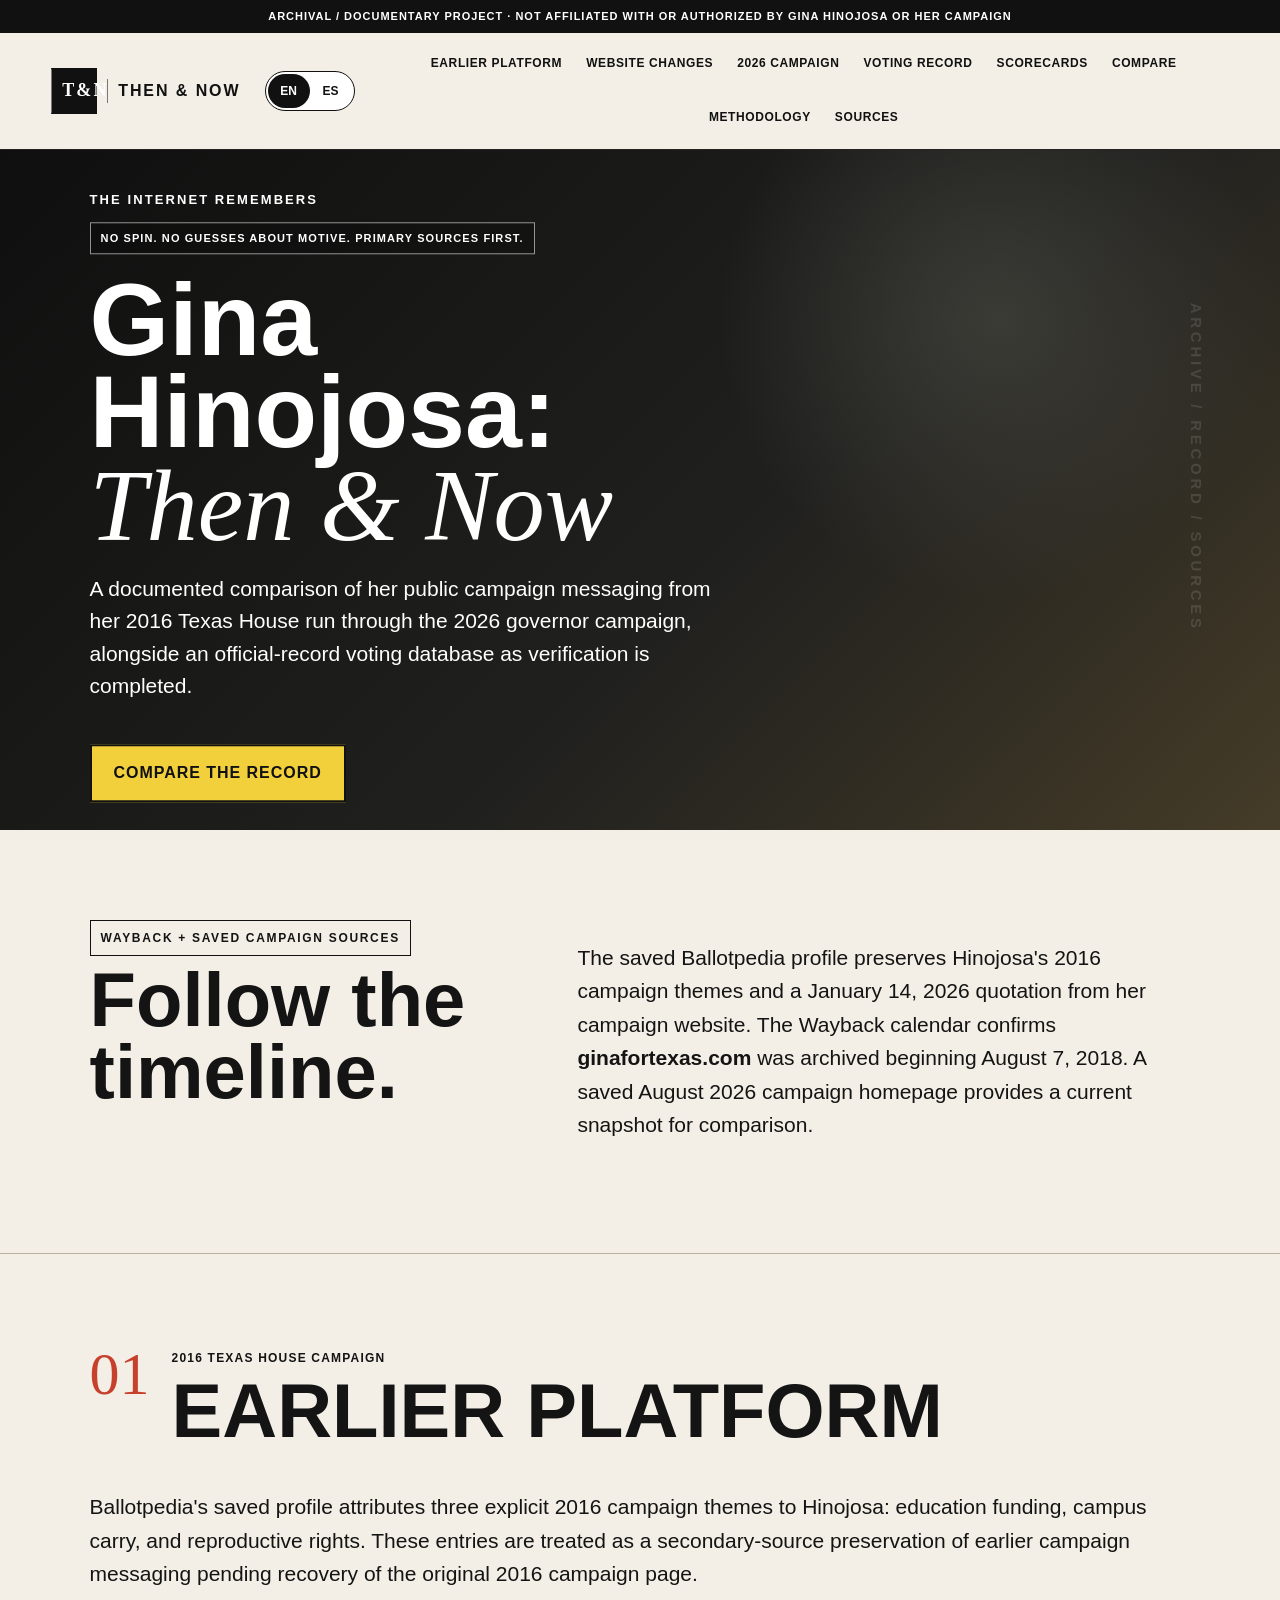
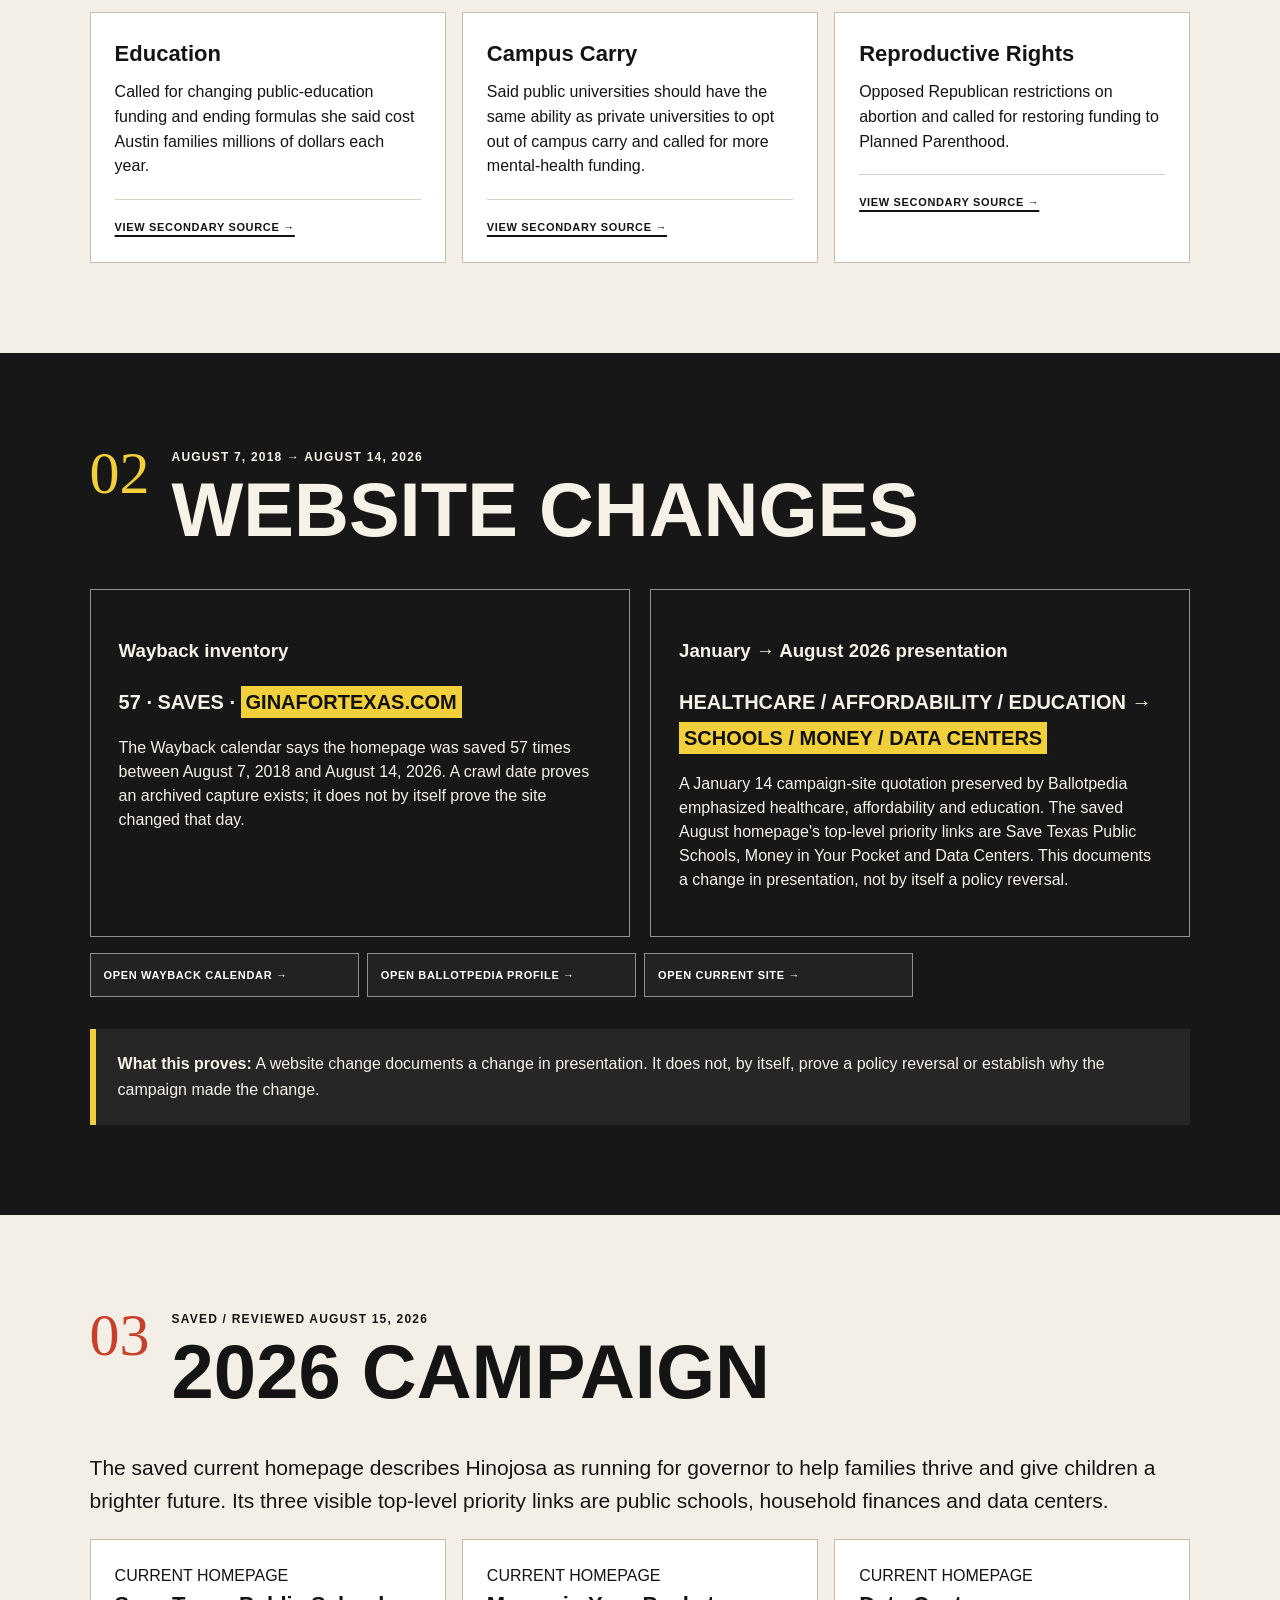
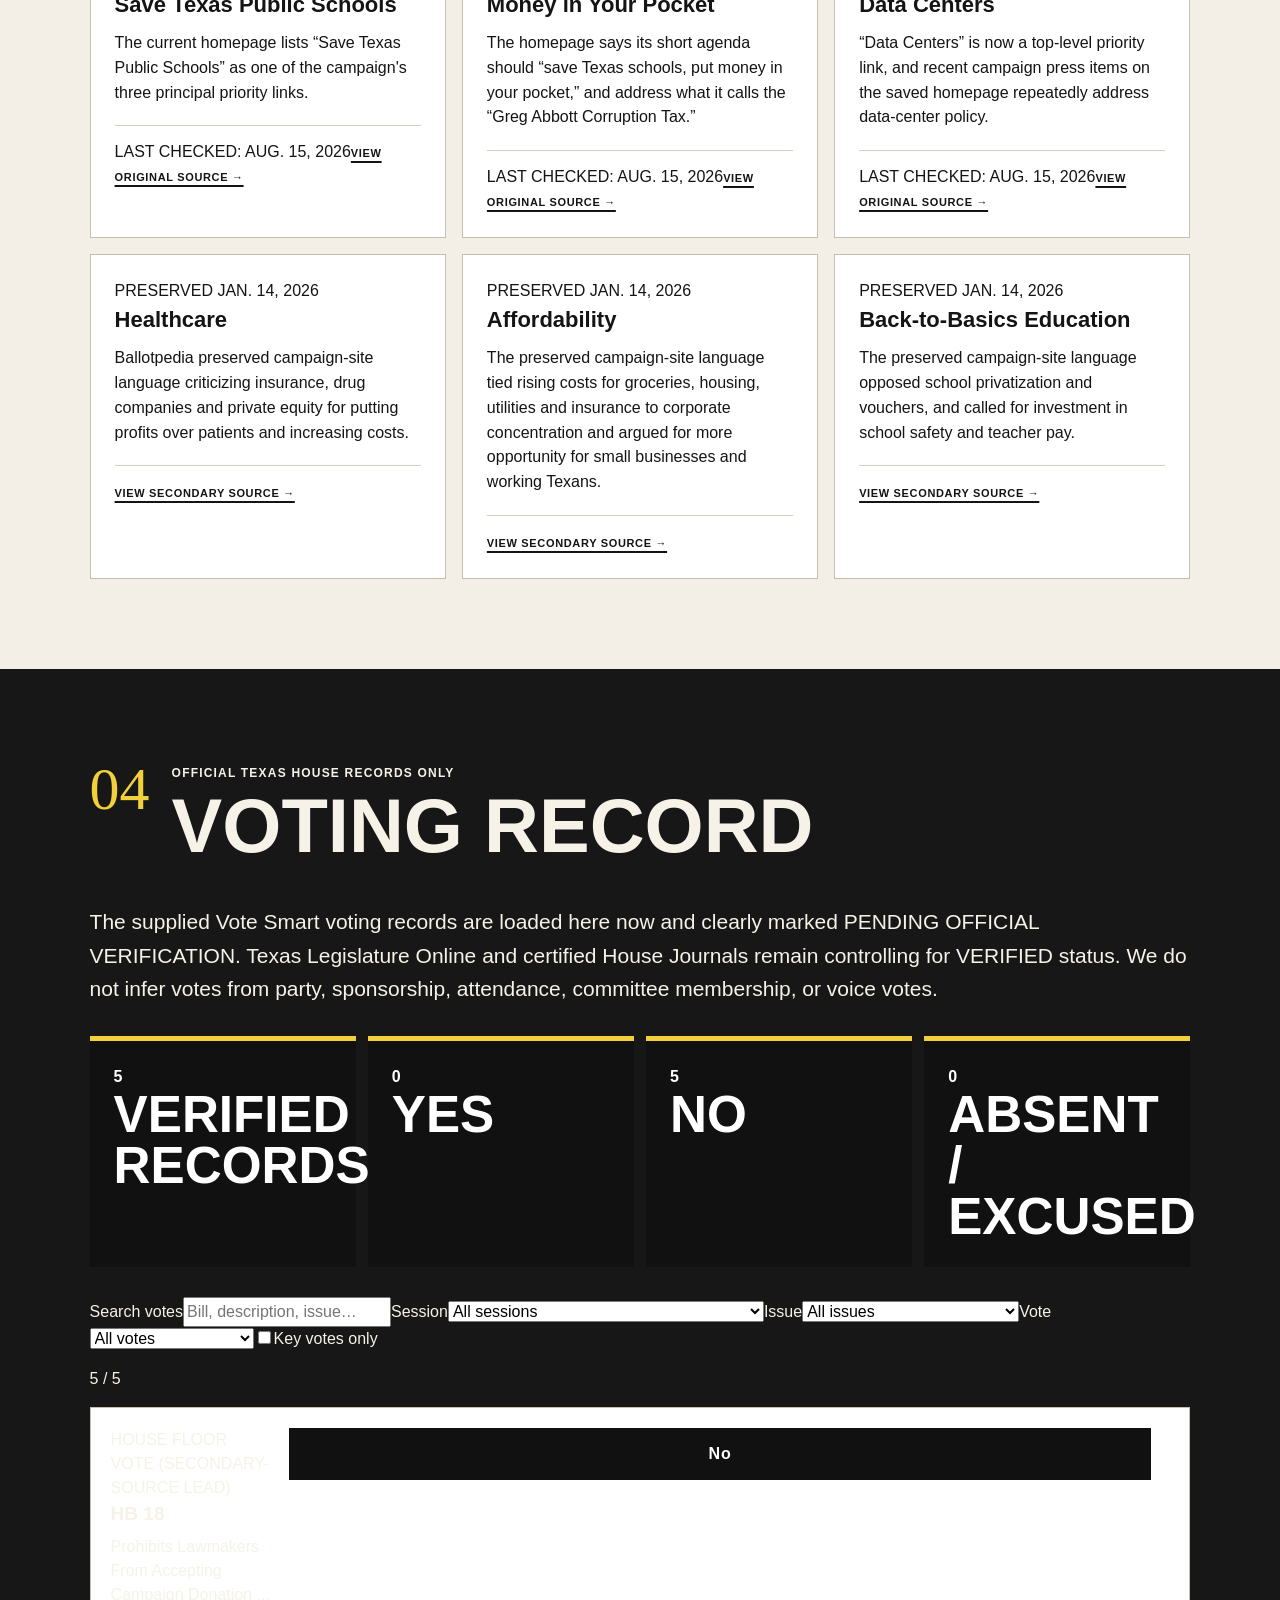
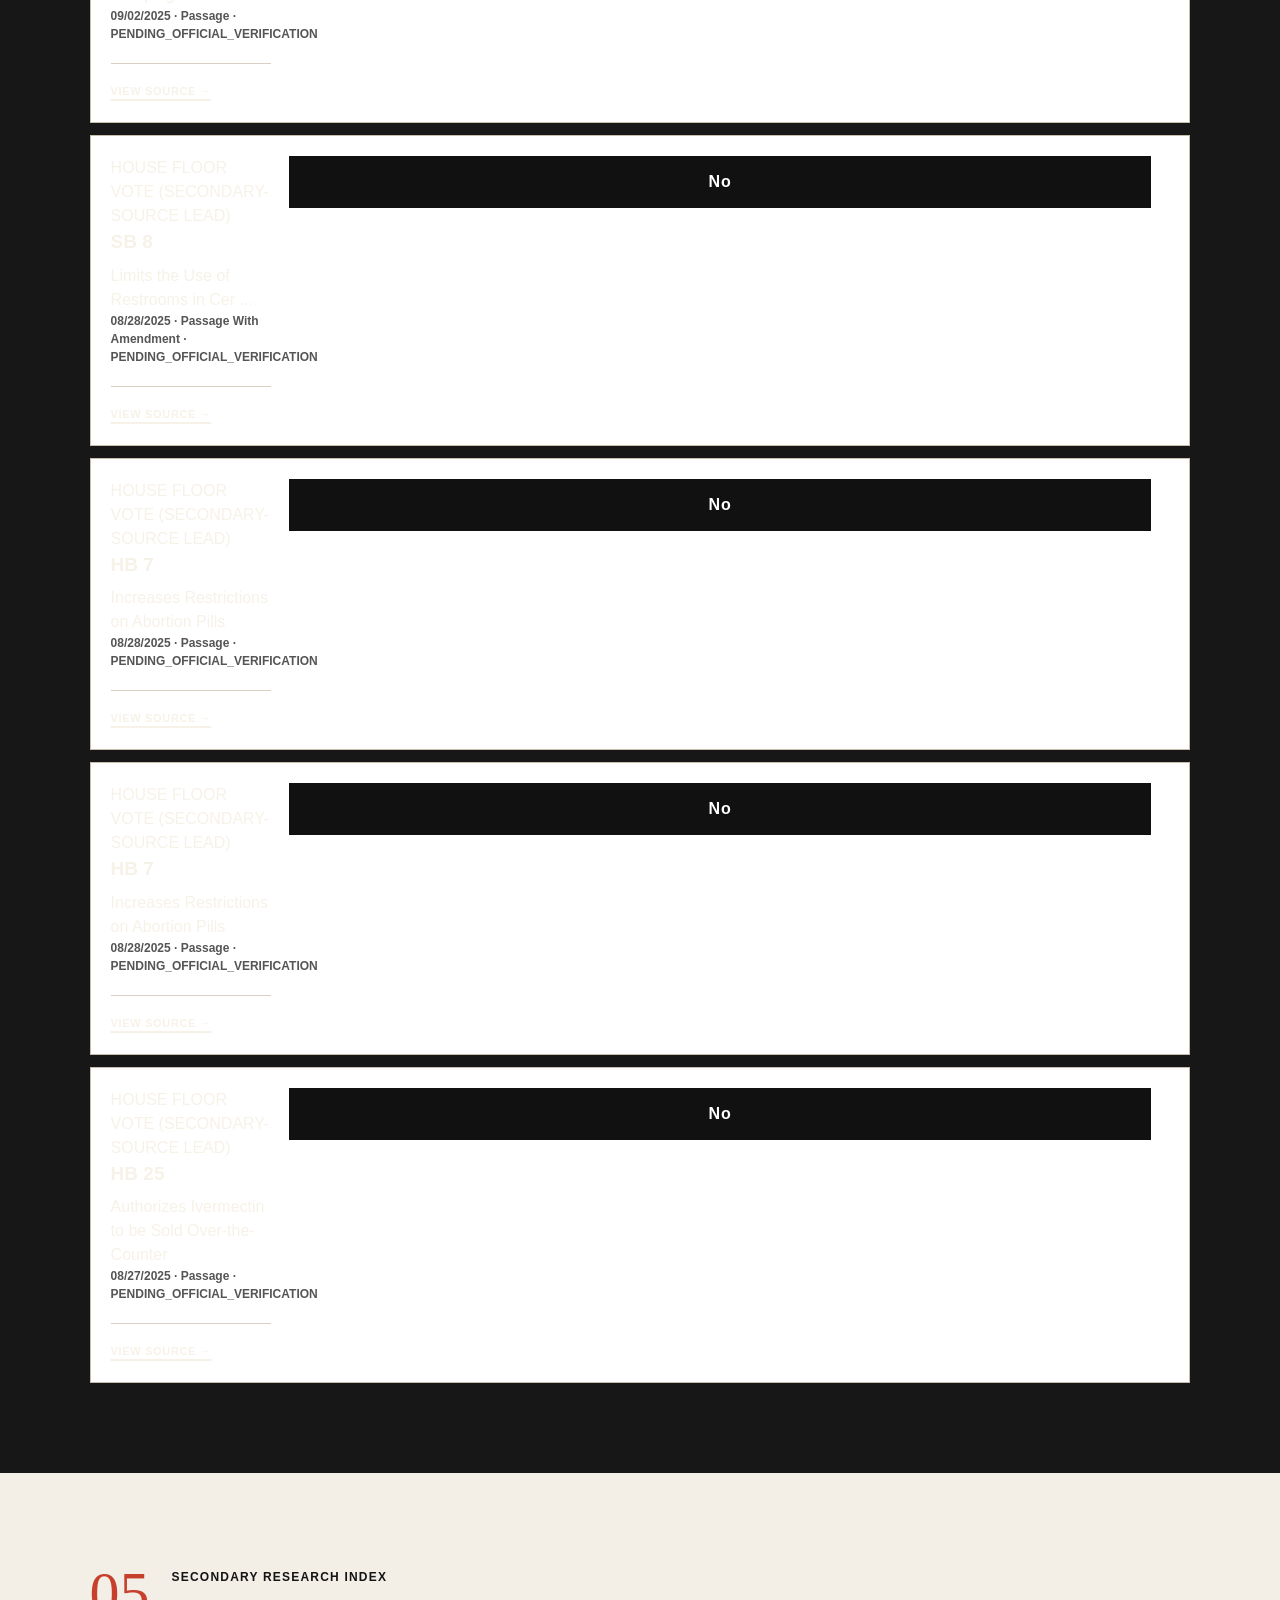
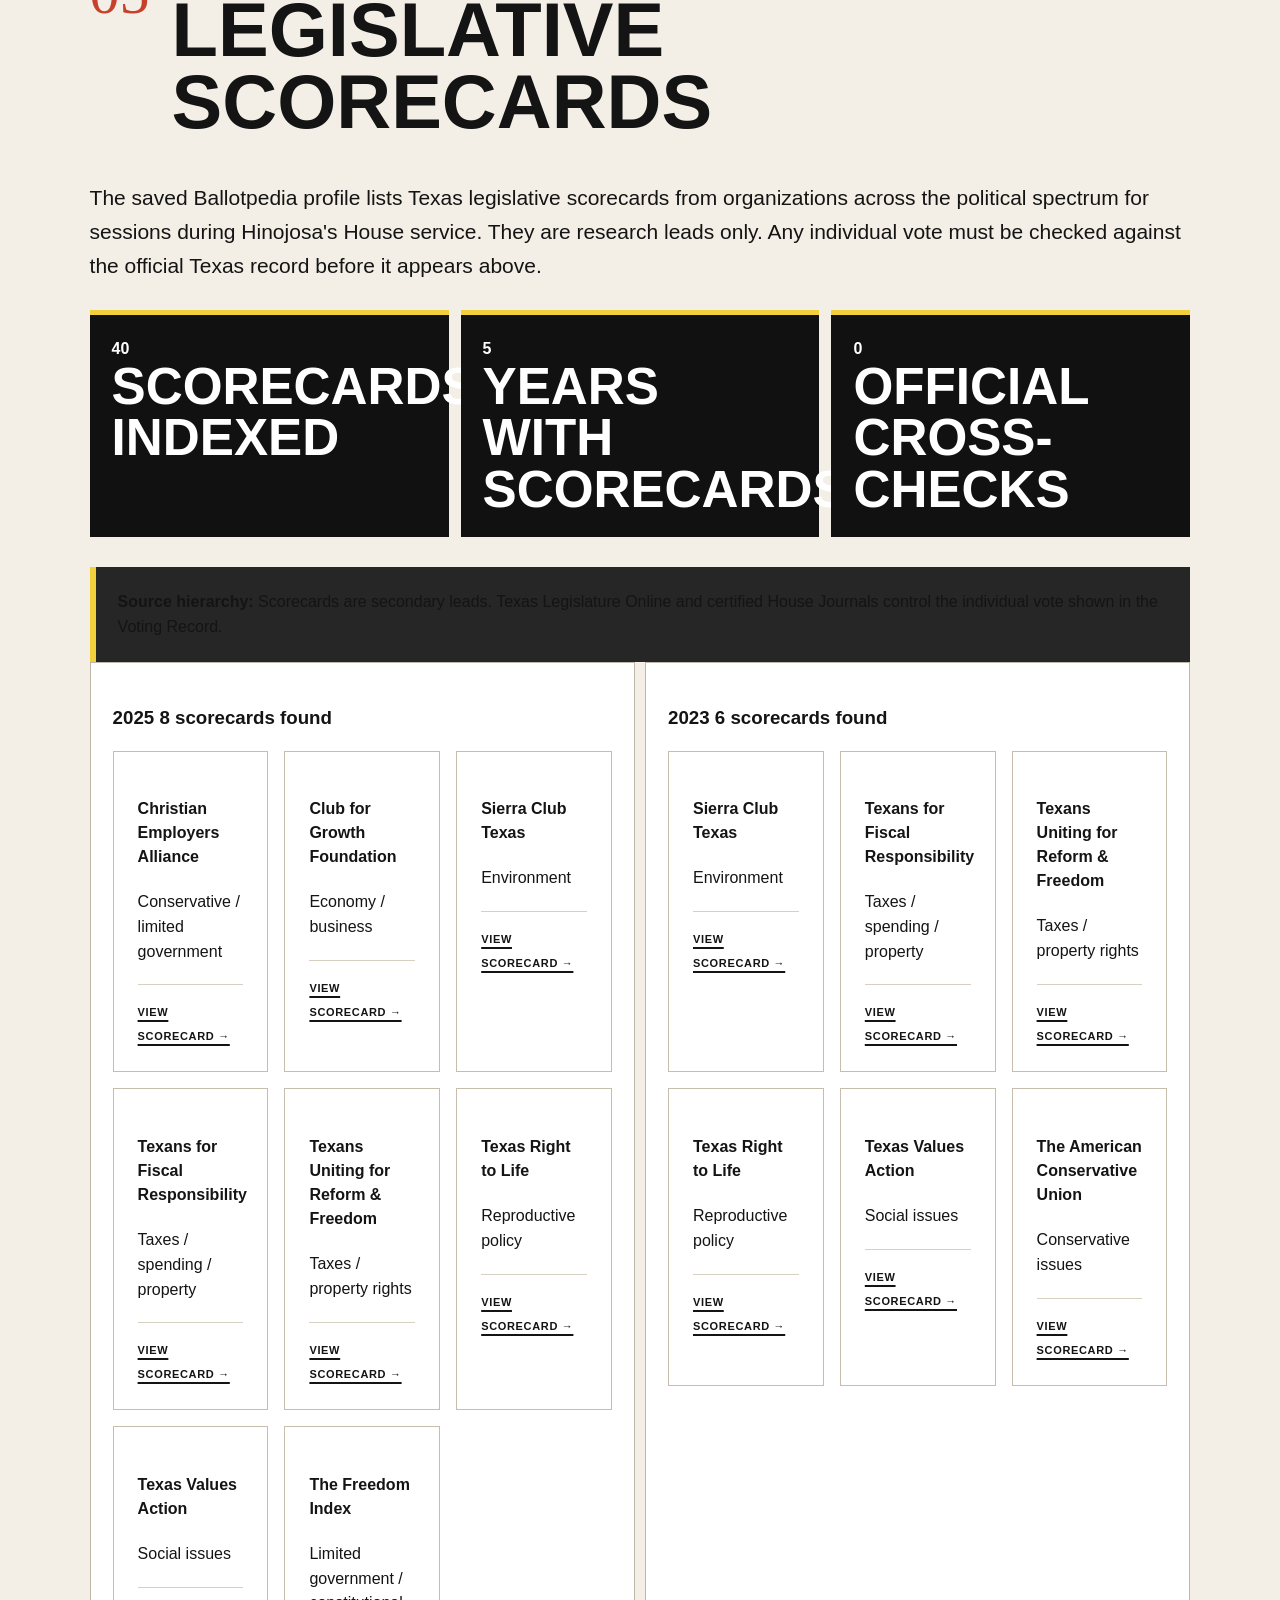
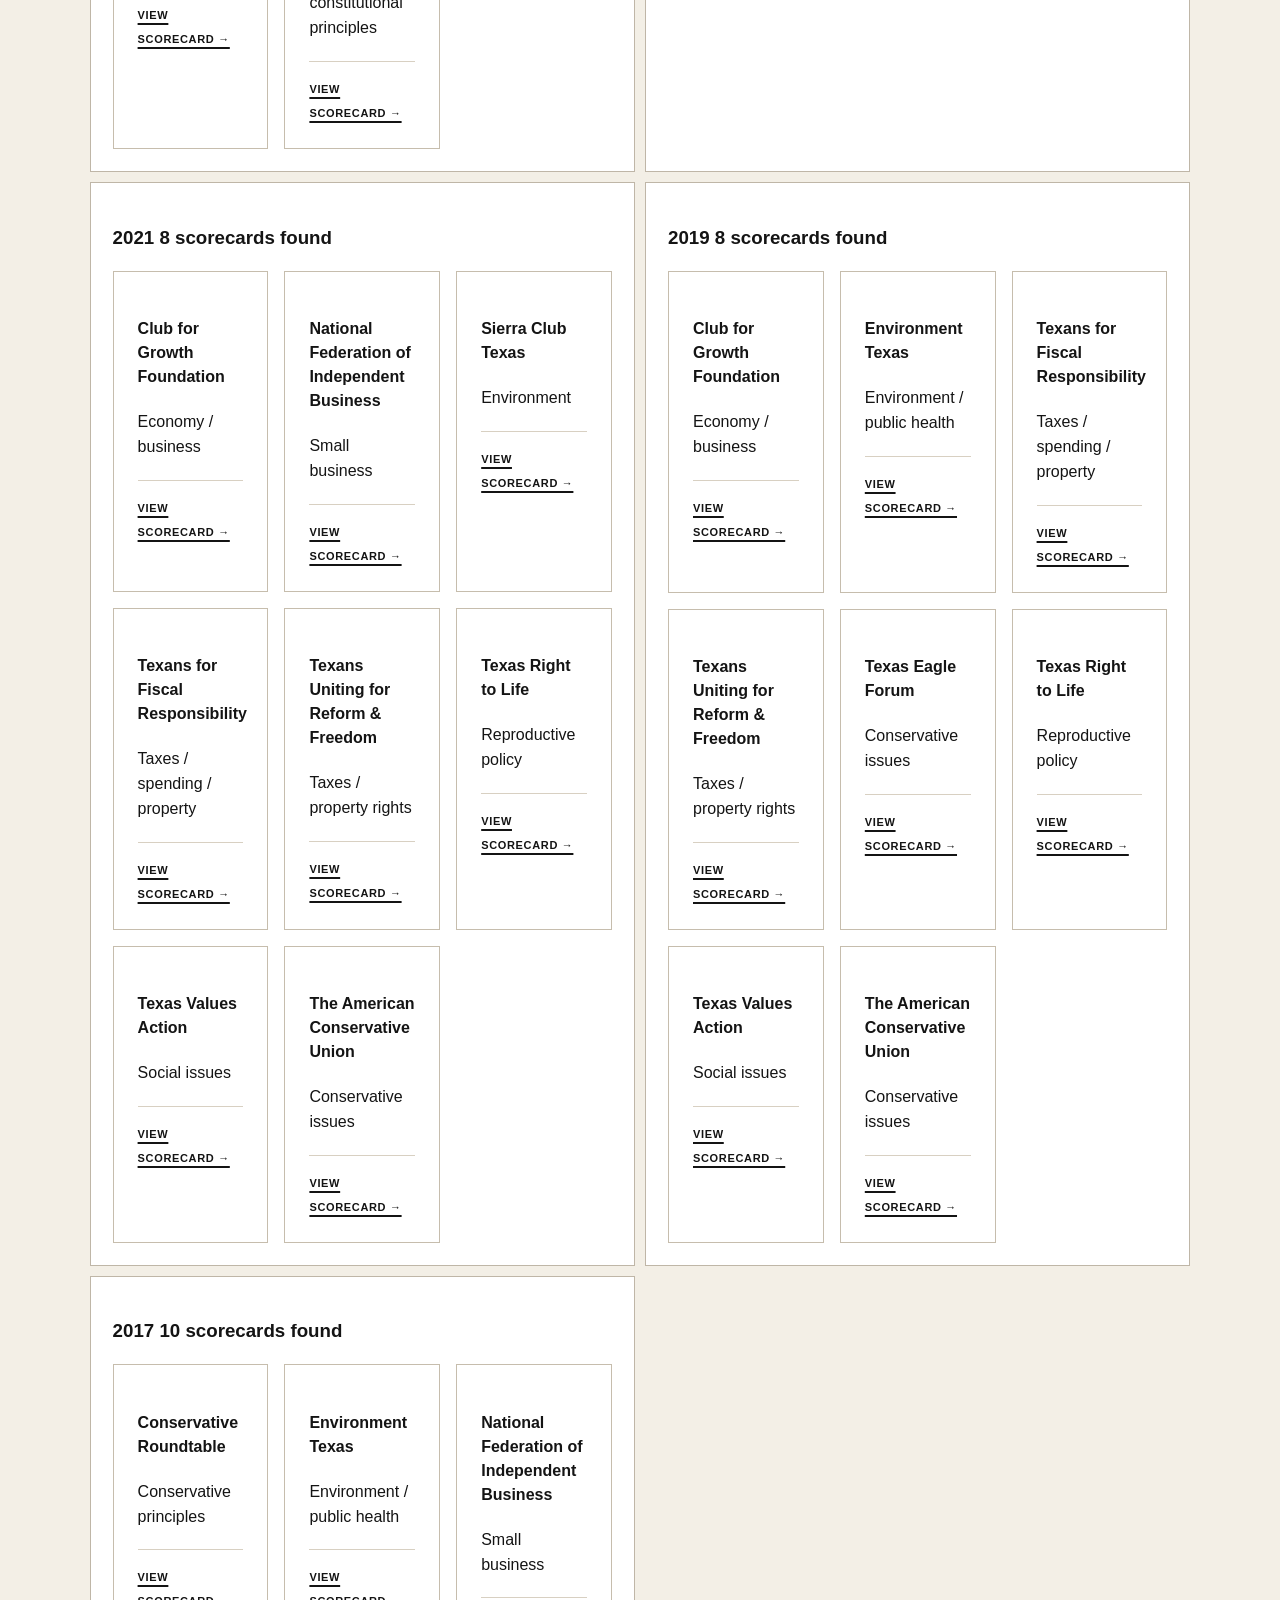
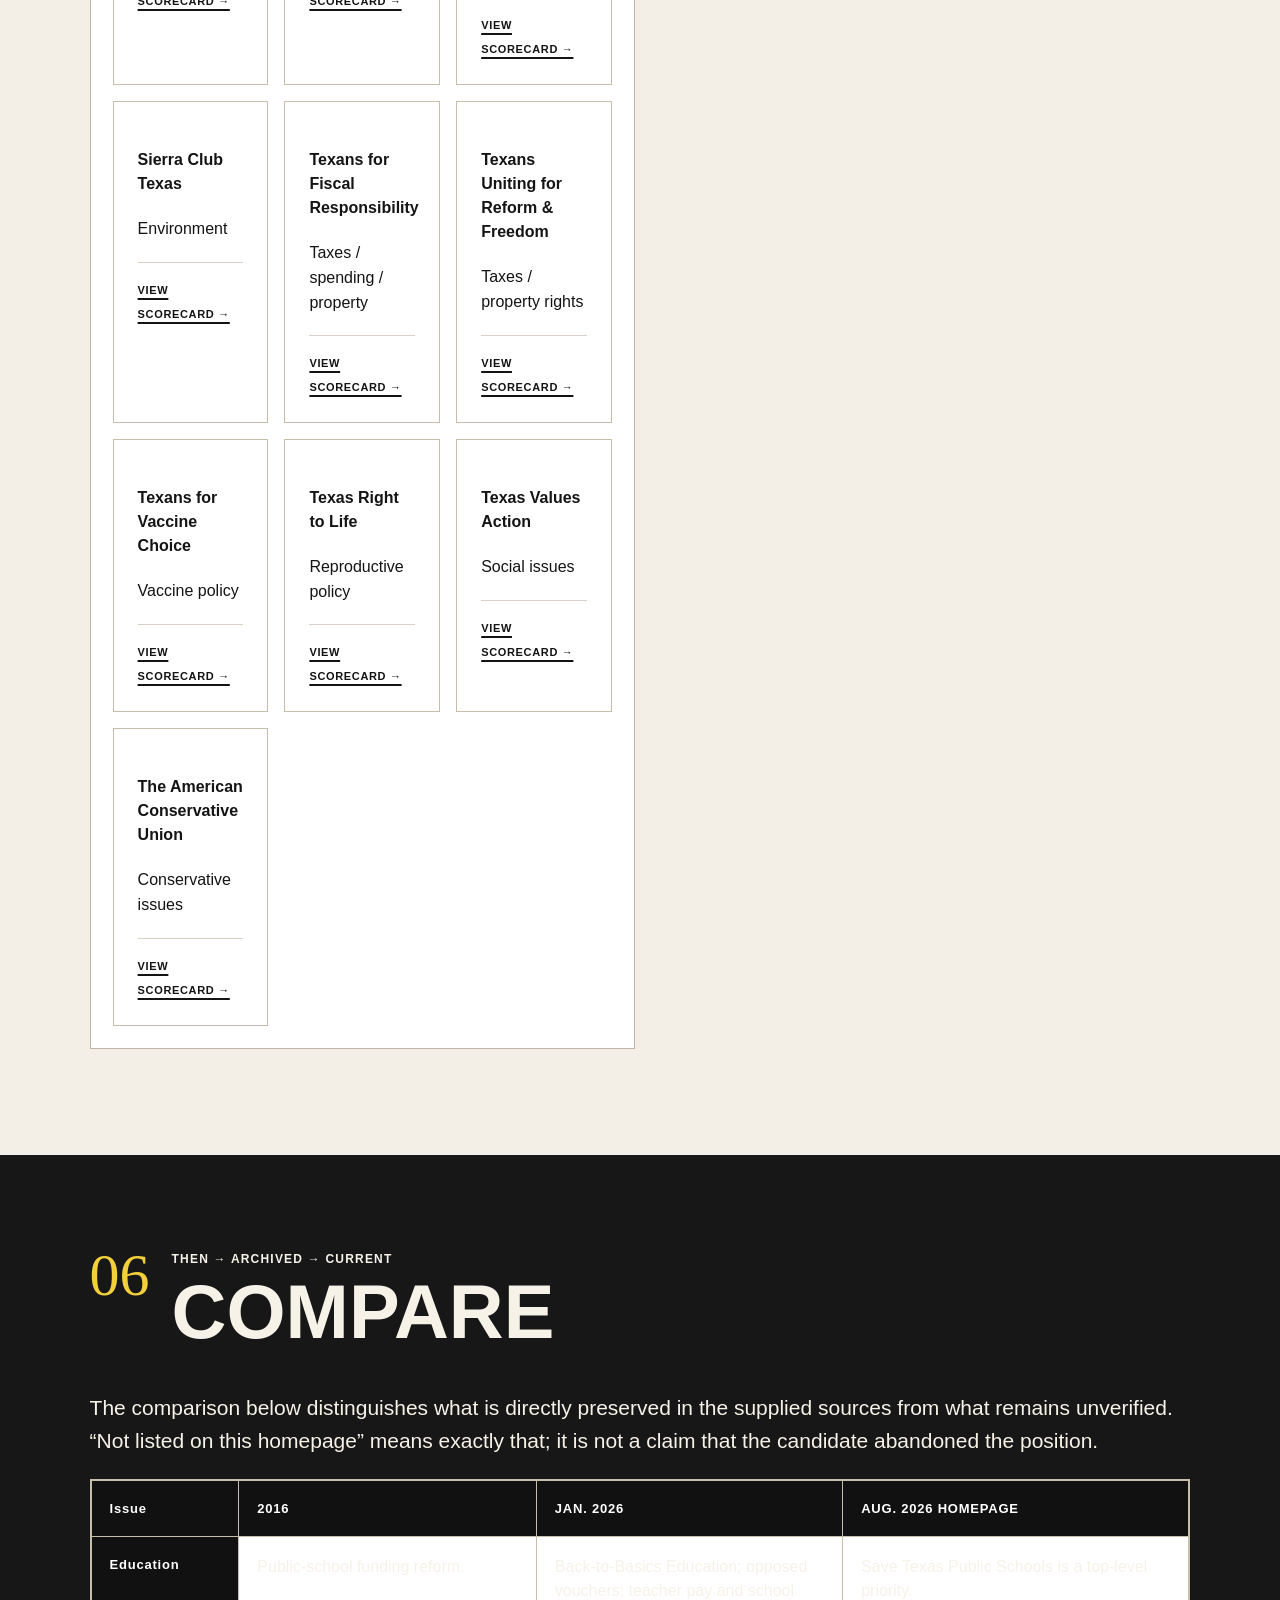
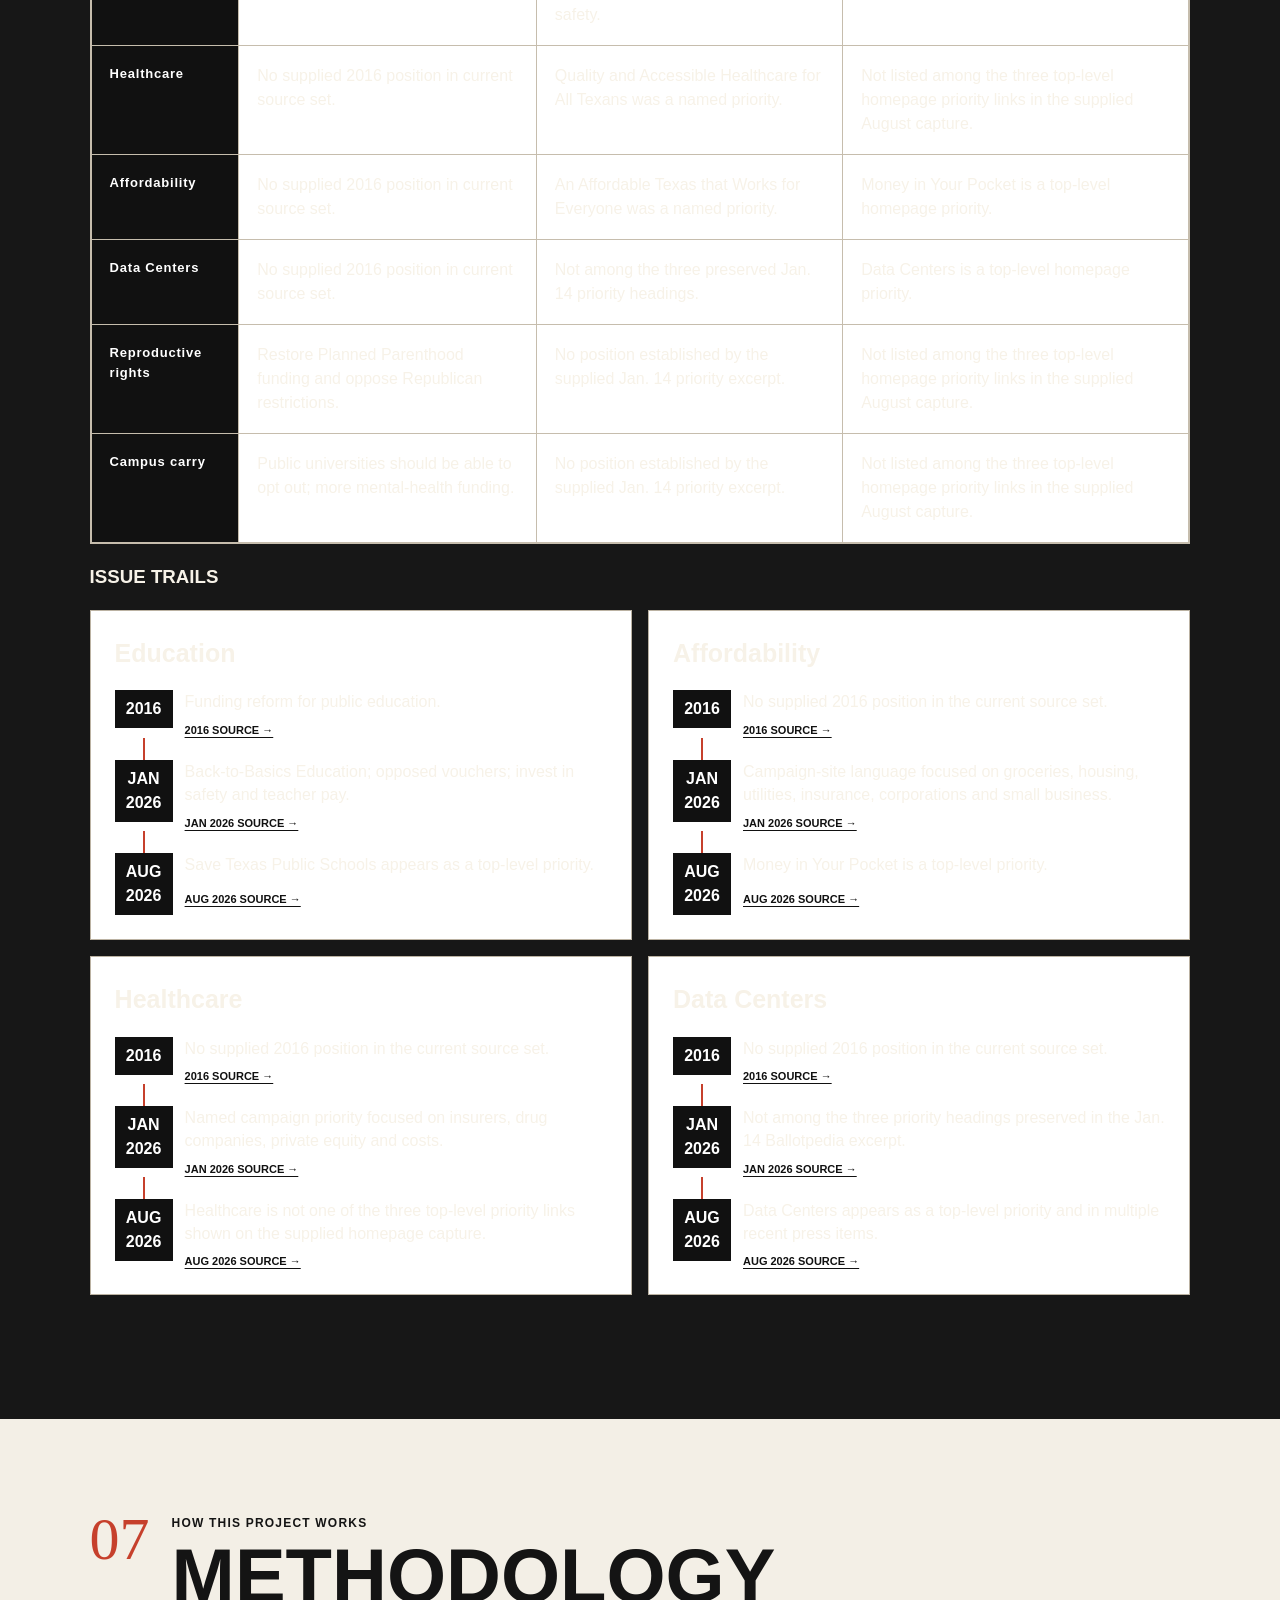
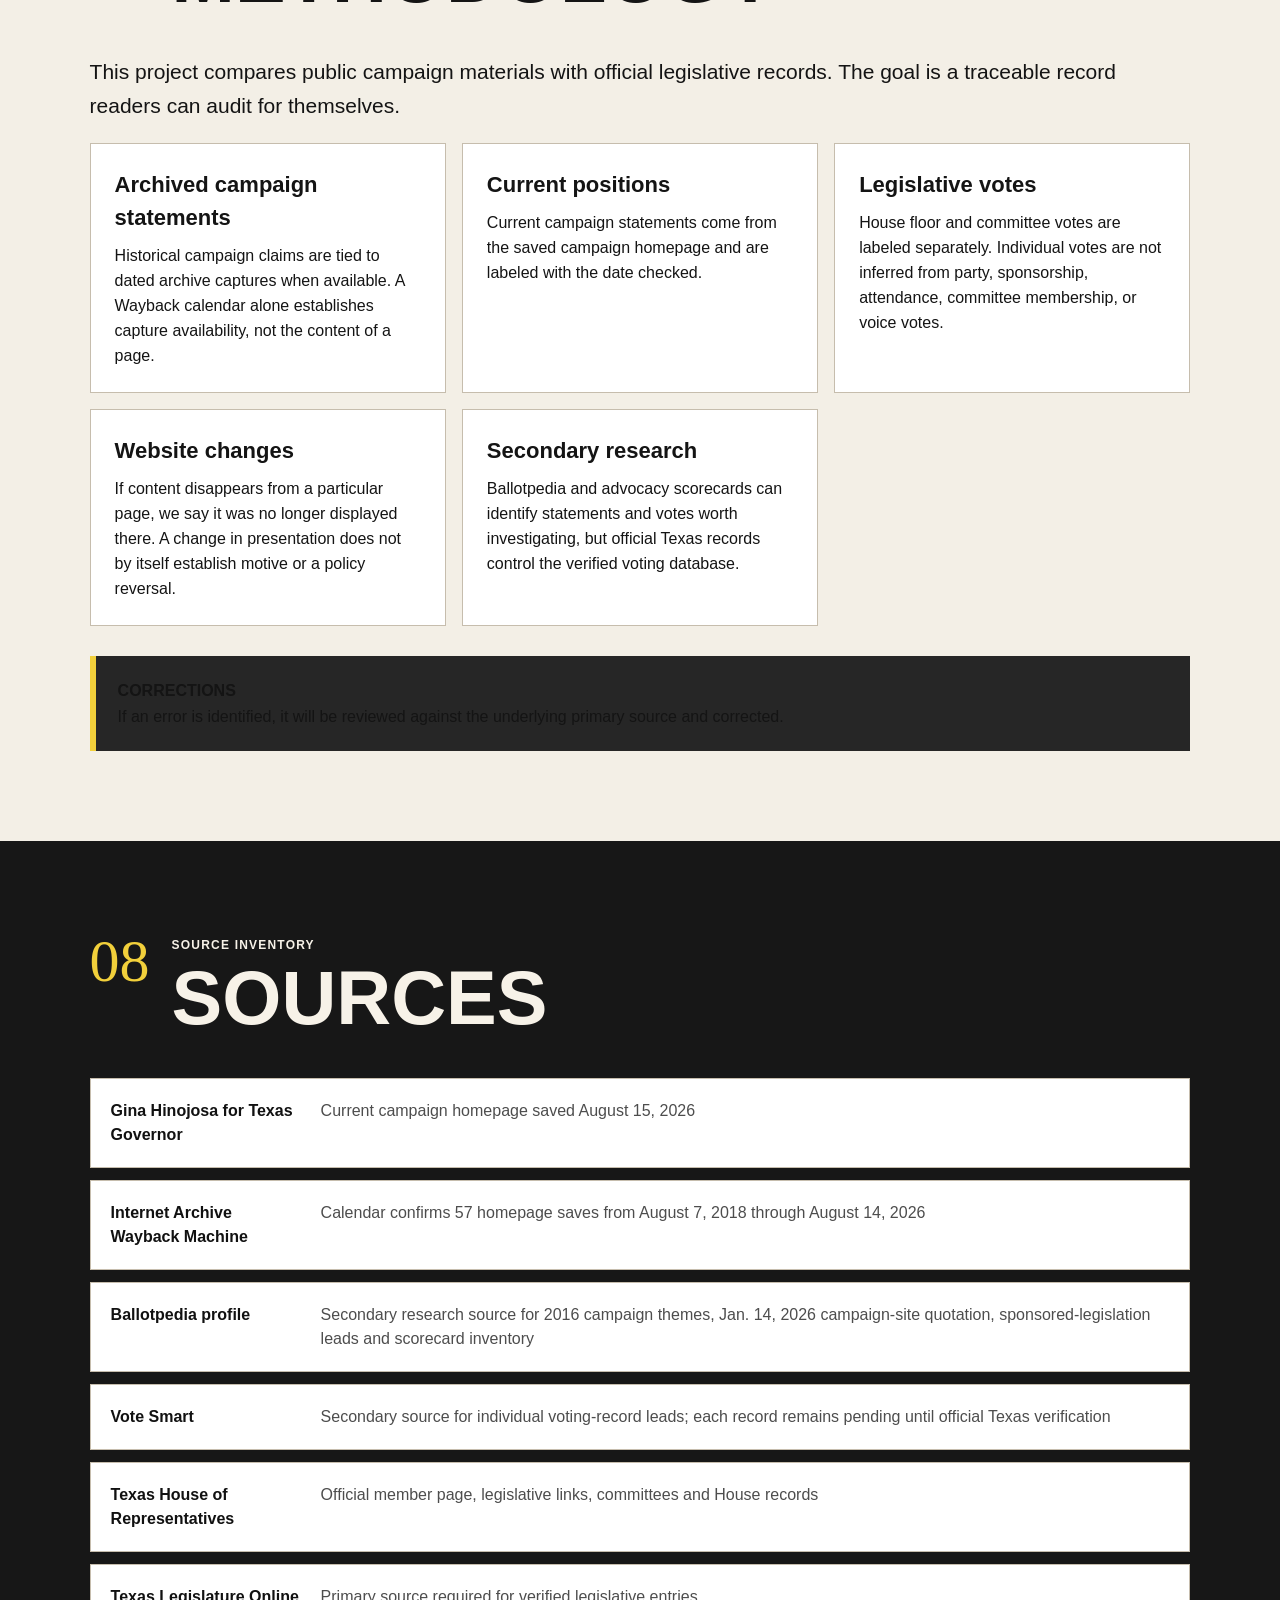
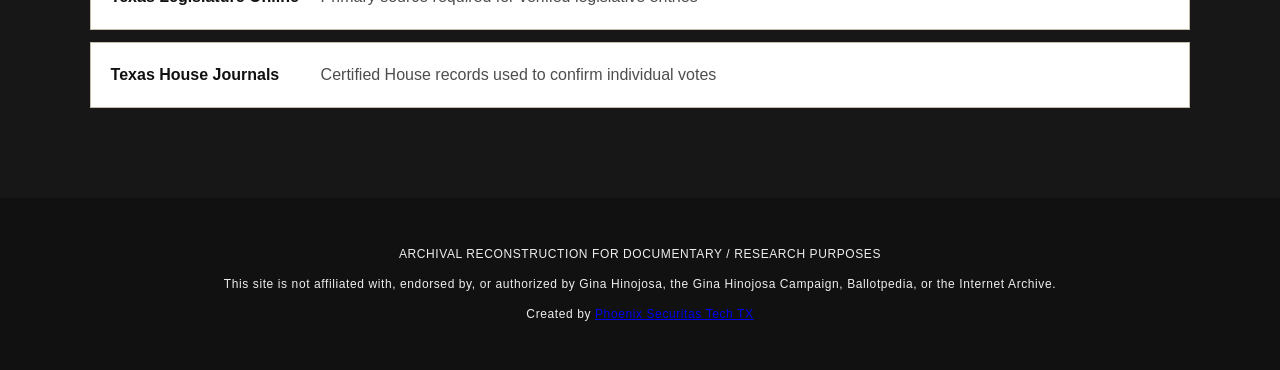
==== index.html @ 2cec183f "Add files via upload" ====
<!DOCTYPE html>
<html lang="en">
<head>
<meta charset="utf-8"/>
<meta name="viewport" content="width=device-width,initial-scale=1,viewport-fit=cover"/>
<meta name="description" content="An archival comparison of Gina Hinojosa campaign messaging, historical positions, and verified Texas House records."/>
<meta name="color-scheme" content="light"/>
<title>Gina Hinojosa Then &amp; Now | Archive</title>
<link href="styles.css" rel="stylesheet"/>
</head>
<body>
<a class="skip-link" data-i18n="skip" href="#main-content">Skip to main content</a>
<header class="top">
<div class="disclaimer" data-i18n="disclaimer">ARCHIVAL / DOCUMENTARY PROJECT · NOT AFFILIATED WITH OR AUTHORIZED BY GINA HINOJOSA OR HER CAMPAIGN</div>
<div class="navwrap">
<a aria-label="Gina Hinojosa Then and Now archive home" class="brand" href="#top"><span aria-hidden="true" class="archive-mark">T&amp;N</span><span data-i18n="brand">THEN &amp; NOW</span></a>
<div class="header-actions">
<div aria-label="Language / Idioma" class="language-switcher" role="group"><button aria-pressed="true" class="lang-btn is-active" data-lang="en" lang="en" type="button">EN</button><button aria-pressed="false" class="lang-btn" data-lang="es" lang="es" type="button">ES</button></div>
<button aria-controls="primary-nav" aria-expanded="false" class="menu-toggle" type="button"><span aria-hidden="true" class="menu-icon"></span><span data-i18n="menu">Menu</span></button>
</div>
<nav aria-label="Primary navigation" id="primary-nav">
<a data-i18n="navEarlier" href="#platform">EARLIER PLATFORM</a><a data-i18n="navChanges" href="#changes">WEBSITE CHANGES</a><a data-i18n="nav2026" href="#campaign2026">2026 CAMPAIGN</a><a data-i18n="navVoting" href="#voting">VOTING RECORD</a><a data-i18n="navScorecards" href="#scorecards">SCORECARDS</a><a data-i18n="navCompare" href="#compare">COMPARE</a><a data-i18n="navMethod" href="#methodology">METHODOLOGY</a><a data-i18n="navSources" href="#sources">SOURCES</a>
</nav></div></header>
<main id="main-content" tabindex="-1">
<section aria-labelledby="hero-title" class="hero archive-hero" id="top"><div class="heroText"><p class="eyebrow" data-i18n="internetRemembers">THE INTERNET REMEMBERS</p><p class="archive-rule" data-i18n="archiveRule">NO SPIN. NO GUESSES ABOUT MOTIVE. PRIMARY SOURCES FIRST.</p><h1 id="hero-title"><span data-i18n="heroName">Gina Hinojosa:</span><br/><em data-i18n="heroThenNow">Then &amp; Now</em></h1><p data-i18n="heroDeck">A documented comparison of her public campaign messaging from her 2016 Texas House run through the 2026 governor campaign, alongside an official-record voting database as verification is completed.</p><a class="btn" data-i18n="compareRecord" href="#compare">COMPARE THE RECORD</a></div></section>

<section aria-labelledby="timeline-title" class="intro"><div><span class="stamp" data-i18n="waybackLive">WAYBACK + SAVED CAMPAIGN SOURCES</span><h2 data-i18n="followTimeline" id="timeline-title">Follow the timeline.</h2></div><p data-i18n="timelineText">The saved Ballotpedia profile preserves Hinojosa's 2016 campaign themes and a January 14, 2026 quotation from her campaign website. The Wayback calendar confirms <strong>ginafortexas.com</strong> was archived beginning August 7, 2018. A saved August 2026 campaign homepage provides a current snapshot for comparison.</p></section>

<section aria-labelledby="platform-title" class="section" id="platform"><div class="sectionHead"><span aria-hidden="true">01</span><div><p data-i18n="earlierDate">2016 Texas House campaign</p><h2 data-i18n="platformTitle" id="platform-title">EARLIER PLATFORM</h2></div></div><p class="lede" data-i18n="platformLede">Ballotpedia's saved profile attributes three explicit 2016 campaign themes to Hinojosa: education funding, campus carry, and reproductive rights. These entries are treated as a secondary-source preservation of earlier campaign messaging pending recovery of the original 2016 campaign page.</p><div class="cards">
<article class="card"><h3 data-i18n="educationTitle">Education</h3><p data-i18n="education2016">Called for changing public-education funding and ending formulas she said cost Austin families millions of dollars each year.</p><div class="claim-actions"><a data-i18n="viewSecondarySource" href="https://ballotpedia.org/Gina_Hinojosa" rel="noopener" target="_blank">VIEW SECONDARY SOURCE →</a></div></article>
<article class="card"><h3 data-i18n="campusCarryTitle">Campus Carry</h3><p data-i18n="campusCarry2016">Said public universities should have the same ability as private universities to opt out of campus carry and called for more mental-health funding.</p><div class="claim-actions"><a data-i18n="viewSecondarySource" href="https://ballotpedia.org/Gina_Hinojosa" rel="noopener" target="_blank">VIEW SECONDARY SOURCE →</a></div></article>
<article class="card"><h3 data-i18n="reproTitle">Reproductive Rights</h3><p data-i18n="repro2016">Opposed Republican restrictions on abortion and called for restoring funding to Planned Parenthood.</p><div class="claim-actions"><a data-i18n="viewSecondarySource" href="https://ballotpedia.org/Gina_Hinojosa" rel="noopener" target="_blank">VIEW SECONDARY SOURCE →</a></div></article>
</div></section>

<section aria-labelledby="changes-title" class="section dark" id="changes"><div class="sectionHead"><span aria-hidden="true">02</span><div><p data-i18n="archiveRange">August 7, 2018 → August 14, 2026</p><h2 data-i18n="changesTitle" id="changes-title">WEBSITE CHANGES</h2></div></div><div class="changeGrid"><div><h3 data-i18n="waybackInventory">Wayback inventory</h3><div class="navDemo">57 <b>·</b> SAVES <b>·</b> <mark>GINAFORTEXAS.COM</mark></div><p data-i18n="waybackInventoryText">The Wayback calendar says the homepage was saved 57 times between August 7, 2018 and August 14, 2026. A crawl date proves an archived capture exists; it does not by itself prove the site changed that day.</p></div><div><h3 data-i18n="janToAug">January → August 2026 presentation</h3><div class="navDemo">HEALTHCARE / AFFORDABILITY / EDUCATION <b>→</b> <mark>SCHOOLS / MONEY / DATA CENTERS</mark></div><p data-i18n="janToAugText">A January 14 campaign-site quotation preserved by Ballotpedia emphasized healthcare, affordability and education. The saved August homepage's top-level priority links are Save Texas Public Schools, Money in Your Pocket and Data Centers. This documents a change in presentation, not by itself a policy reversal.</p></div></div><div class="evidence-strip"><a data-i18n="openWayback" href="https://web.archive.org/web/*/https://ginafortexas.com/" rel="noopener" target="_blank">OPEN WAYBACK CALENDAR →</a><a data-i18n="openBallotpedia" href="https://ballotpedia.org/Gina_Hinojosa" rel="noopener" target="_blank">OPEN BALLOTPEDIA PROFILE →</a><a data-i18n="openCurrent" href="https://ginafortexas.com/" rel="noopener" target="_blank">OPEN CURRENT SITE →</a></div><div class="note"><strong data-i18n="whatProves">What this proves:</strong> <span data-i18n="whatProvesText">A website change documents a change in presentation. It does not, by itself, prove a policy reversal or establish why the campaign made the change.</span></div></section>

<section aria-labelledby="campaign-title" class="section" id="campaign2026"><div class="sectionHead"><span aria-hidden="true">03</span><div><p data-i18n="reviewed">Saved / reviewed August 15, 2026</p><h2 data-i18n="campaignTitle" id="campaign-title">2026 CAMPAIGN</h2></div></div><p class="lede" data-i18n="campaignLede">The saved current homepage describes Hinojosa as running for governor to help families thrive and give children a brighter future. Its three visible top-level priority links are public schools, household finances and data centers.</p><div class="cards">
<article class="card"><span class="currentBadge" data-i18n="currentPosition">CURRENT HOMEPAGE</span><h3 data-i18n="schoolsTitle">Save Texas Public Schools</h3><p data-i18n="schoolsText">The current homepage lists “Save Texas Public Schools” as one of the campaign's three principal priority links.</p><div class="claim-actions"><span data-i18n="checked">LAST CHECKED: AUG. 15, 2026</span><a data-i18n="viewOriginal" href="https://ginafortexas.com/" rel="noopener" target="_blank">VIEW ORIGINAL SOURCE →</a></div></article>
<article class="card"><span class="currentBadge" data-i18n="currentPosition">CURRENT HOMEPAGE</span><h3 data-i18n="moneyTitle">Money in Your Pocket</h3><p data-i18n="moneyText">The homepage says its short agenda should “save Texas schools, put money in your pocket,” and address what it calls the “Greg Abbott Corruption Tax.”</p><div class="claim-actions"><span data-i18n="checked">LAST CHECKED: AUG. 15, 2026</span><a data-i18n="viewOriginal" href="https://ginafortexas.com/" rel="noopener" target="_blank">VIEW ORIGINAL SOURCE →</a></div></article>
<article class="card"><span class="currentBadge" data-i18n="currentPosition">CURRENT HOMEPAGE</span><h3 data-i18n="dataCentersTitle">Data Centers</h3><p data-i18n="dataCentersText">“Data Centers” is now a top-level priority link, and recent campaign press items on the saved homepage repeatedly address data-center policy.</p><div class="claim-actions"><span data-i18n="checked">LAST CHECKED: AUG. 15, 2026</span><a data-i18n="viewOriginal" href="https://ginafortexas.com/" rel="noopener" target="_blank">VIEW ORIGINAL SOURCE →</a></div></article>
<article class="card"><span class="currentBadge" data-i18n="preservedJan">PRESERVED JAN. 14, 2026</span><h3 data-i18n="healthTitle">Healthcare</h3><p data-i18n="healthText">Ballotpedia preserved campaign-site language criticizing insurance, drug companies and private equity for putting profits over patients and increasing costs.</p><div class="claim-actions"><a data-i18n="viewSecondarySource" href="https://ballotpedia.org/Gina_Hinojosa" rel="noopener" target="_blank">VIEW SECONDARY SOURCE →</a></div></article>
<article class="card"><span class="currentBadge" data-i18n="preservedJan">PRESERVED JAN. 14, 2026</span><h3 data-i18n="affordableTitle">Affordability</h3><p data-i18n="affordableText">The preserved campaign-site language tied rising costs for groceries, housing, utilities and insurance to corporate concentration and argued for more opportunity for small businesses and working Texans.</p><div class="claim-actions"><a data-i18n="viewSecondarySource" href="https://ballotpedia.org/Gina_Hinojosa" rel="noopener" target="_blank">VIEW SECONDARY SOURCE →</a></div></article>
<article class="card"><span class="currentBadge" data-i18n="preservedJan">PRESERVED JAN. 14, 2026</span><h3 data-i18n="education2026Title">Back-to-Basics Education</h3><p data-i18n="education2026Text">The preserved campaign-site language opposed school privatization and vouchers, and called for investment in school safety and teacher pay.</p><div class="claim-actions"><a data-i18n="viewSecondarySource" href="https://ballotpedia.org/Gina_Hinojosa" rel="noopener" target="_blank">VIEW SECONDARY SOURCE →</a></div></article>
</div></section>

<section aria-labelledby="voting-record-title" class="section dark" id="voting"><div class="sectionHead"><span aria-hidden="true">04</span><div><p data-i18n="officialHouse">Voting leads + official verification</p><h2 data-i18n="votingRecordTitle" id="voting-record-title">VOTING RECORD</h2></div></div><p class="lede" data-i18n="votingLede">The supplied Vote Smart voting records are loaded here now and clearly marked PENDING OFFICIAL VERIFICATION. Texas Legislature Online and certified House Journals remain controlling for VERIFIED status. We do not infer votes from party, sponsorship, attendance, committee membership, or voice votes.</p><div class="voteStats"><div><strong id="vote-total">0</strong><span data-i18n="verifiedRecords">LOADED VOTE RECORDS</span></div><div><strong id="vote-yes">0</strong><span data-i18n="yesVotes">YES</span></div><div><strong id="vote-no">0</strong><span data-i18n="noVotes">NO</span></div><div><strong id="vote-absent">0</strong><span data-i18n="absentVotes">ABSENT / EXCUSED</span></div></div><div class="voteTools"><label><span data-i18n="searchVotes">Search votes</span><input id="vote-search" data-i18n-placeholder="searchPlaceholder" type="search" placeholder="Bill, description, issue…"/></label><label><span data-i18n="sessionLabel">Session</span><select id="vote-session"></select></label><label><span data-i18n="categoryLabel">Issue</span><select id="vote-category"></select></label><label><span data-i18n="voteLabel">Vote</span><select id="vote-value"></select></label><label class="checkboxLabel"><input id="vote-key-only" type="checkbox"/><span data-i18n="keyOnly">Key votes only</span></label></div><p id="vote-status" class="data-status" role="status"></p><div id="vote-results" class="voteResults"></div></section>

<section aria-labelledby="scorecards-title" class="section" id="scorecards"><div class="sectionHead"><span aria-hidden="true">05</span><div><p data-i18n="secondaryResearch">Secondary research index</p><h2 data-i18n="scorecardsTitle" id="scorecards-title">LEGISLATIVE SCORECARDS</h2></div></div><p class="lede" data-i18n="scorecardsLede">The saved Ballotpedia profile lists Texas legislative scorecards from organizations across the political spectrum for sessions during Hinojosa's House service. They are research leads only. Any individual vote must be checked against the official Texas record before it appears above.</p><div class="scorecardStats"><div><strong id="scorecard-total">0</strong><span data-i18n="scorecardsIndexed">SCORECARDS INDEXED</span></div><div><strong id="scorecard-years">0</strong><span data-i18n="yearsCovered">YEARS WITH SCORECARDS</span></div><div><strong id="crosscheck-total">0</strong><span data-i18n="crosschecksVerified">OFFICIAL CROSS-CHECKS</span></div></div><div class="note"><strong data-i18n="sourceHierarchy">Source hierarchy:</strong> <span data-i18n="scorecardRuleText">Scorecards are secondary leads. Texas Legislature Online and certified House Journals control the individual vote shown in the Voting Record.</span></div><div id="scorecard-list" class="scorecardList"></div><p id="research-status" class="data-status" role="status"></p></section>

<section aria-labelledby="compare-title" class="section dark" id="compare"><div class="sectionHead"><span aria-hidden="true">06</span><div><p data-i18n="thenTransitionNow">Then → archived → current</p><h2 data-i18n="compareTitle" id="compare-title">COMPARE</h2></div></div><p class="lede" data-i18n="compareLede">The comparison below distinguishes what is directly preserved in the supplied sources from what remains unverified. “Not listed on this homepage” means exactly that; it is not a claim that the candidate abandoned the position.</p><div class="tableWrap"><table><thead><tr><th data-i18n="issue">Issue</th><th>2016</th><th data-i18n="jan2026">JAN. 2026</th><th data-i18n="aug2026">AUG. 2026 HOMEPAGE</th></tr></thead><tbody id="compare-body"></tbody></table></div><h3 class="subsection-title" data-i18n="issueTrailsTitle">ISSUE TRAILS</h3><div id="issue-trails" class="issue-trails"></div></section>

<section aria-labelledby="methodology-title" class="section" id="methodology"><div class="sectionHead"><span aria-hidden="true">07</span><div><p data-i18n="howProjectWorks">How this project works</p><h2 data-i18n="methodTitle" id="methodology-title">METHODOLOGY</h2></div></div><p class="lede" data-i18n="methodLede">This project compares public campaign materials with official legislative records. The goal is a traceable record readers can audit for themselves.</p><div class="cards"><article class="card"><h3 data-i18n="methodArchiveTitle">Archived campaign statements</h3><p data-i18n="methodArchiveText">Historical campaign claims are tied to dated archive captures when available. A Wayback calendar alone establishes capture availability, not the content of a page.</p></article><article class="card"><h3 data-i18n="methodCurrentTitle">Current positions</h3><p data-i18n="methodCurrentText">Current campaign statements come from the saved campaign homepage and are labeled with the date checked.</p></article><article class="card"><h3 data-i18n="methodVotesTitle">Legislative votes</h3><p data-i18n="methodVotesText">House floor and committee votes are labeled separately. Individual votes are not inferred from party, sponsorship, attendance, committee membership, or voice votes.</p></article><article class="card"><h3 data-i18n="methodChangeTitle">Website changes</h3><p data-i18n="methodChangeText">If content disappears from a particular page, we say it was no longer displayed there. A change in presentation does not by itself establish motive or a policy reversal.</p></article><article class="card"><h3 data-i18n="methodSecondaryTitle">Secondary research</h3><p data-i18n="methodSecondaryText">Ballotpedia and advocacy scorecards can identify statements and votes worth investigating, but official Texas records control the verified voting database.</p></article></div><div class="note"><strong data-i18n="correctionsTitle">CORRECTIONS</strong><br/><span data-i18n="correctionsText">If an error is identified, it will be reviewed against the underlying primary source and corrected.</span></div></section>

<section aria-labelledby="sources-title" class="section dark" id="sources"><div class="sectionHead"><span aria-hidden="true">08</span><div><p data-i18n="sourceInventory">Source inventory</p><h2 data-i18n="sourcesTitle" id="sources-title">SOURCES</h2></div></div><div class="sourceList"><a href="https://ginafortexas.com/" rel="noopener" target="_blank"><strong data-i18n="currentCampaignSource">Gina Hinojosa for Texas Governor</strong><span data-i18n="currentCampaignSourceText">Current campaign homepage saved August 15, 2026</span></a><a href="https://web.archive.org/web/*/https://ginafortexas.com/" rel="noopener" target="_blank"><strong data-i18n="waybackSource">Internet Archive Wayback Machine</strong><span data-i18n="waybackSourceText">Calendar confirms 57 homepage saves from August 7, 2018 through August 14, 2026</span></a><a href="https://ballotpedia.org/Gina_Hinojosa" rel="noopener" target="_blank"><strong data-i18n="ballotpediaSource">Ballotpedia profile</strong><span data-i18n="ballotpediaSourceText">Secondary research source for 2016 campaign themes, Jan. 14, 2026 campaign-site quotation, sponsored-legislation leads and scorecard inventory</span></a><a href="https://justfacts.votesmart.org/candidate/166708/gina-hinojosa" rel="noopener" target="_blank"><strong>Vote Smart</strong><span>Secondary source for individual voting-record leads; each record remains pending until official Texas verification</span></a><a href="https://www.house.texas.gov/members/3210" rel="noopener" target="_blank"><strong>Texas House of Representatives</strong><span>Official member page, legislative links, committees and House records</span></a><a href="https://capitol.texas.gov/" rel="noopener" target="_blank"><strong data-i18n="texasLegislature">Texas Legislature Online</strong><span data-i18n="texasLegislatureText">Primary source required for verified legislative entries</span></a><a href="https://journals.house.texas.gov/" rel="noopener" target="_blank"><strong data-i18n="houseJournals">Texas House Journals</strong><span data-i18n="houseJournalsText">Certified House records used to confirm individual votes</span></a></div></section>
</main>
<footer><p data-i18n="footerArchive">ARCHIVAL RECONSTRUCTION FOR DOCUMENTARY / RESEARCH PURPOSES</p><p data-i18n="footerDisclaimer">This site is not affiliated with, endorsed by, or authorized by Gina Hinojosa, the Gina Hinojosa Campaign, Ballotpedia, or the Internet Archive.</p><p><span data-i18n="createdBy">Created by</span> <a href="https://www.tree.phoenixsecuritas.com/" rel="noopener" target="_blank">Phoenix Securitas Tech TX</a></p></footer>
<script src="script.js"></script>
</body></html>
---- styles.css ----
*{box-sizing:border-box}
:root{--bg:#f3efe6;--text:#141414;--dark:#171717;--paper:#fff;--yellow:#f2d03b;--red:#c6402c;--border:#b9b09f;--focus:#005fcc}
html{scroll-behavior:smooth;scroll-padding-top:150px}
body{margin:0;font-family:Arial,Helvetica,sans-serif;background:var(--bg);color:var(--text);font-size:16px;line-height:1.5}
img{max-width:100%;height:auto}
a,button,input,select{font:inherit}
a{overflow-wrap:anywhere}
button{cursor:pointer}
.sr-only{position:absolute!important;width:1px!important;height:1px!important;padding:0!important;margin:-1px!important;overflow:hidden!important;clip:rect(0,0,0,0)!important;white-space:nowrap!important;border:0!important}
.skip-link{position:fixed;left:12px;top:12px;z-index:1000;background:#fff;color:#111;padding:12px 16px;border:3px solid #111;transform:translateY(-180%);font-weight:900}
.skip-link:focus{transform:none}
:focus-visible{outline:3px solid var(--focus);outline-offset:3px}
.top{position:sticky;top:0;z-index:30;background:var(--bg);border-bottom:1px solid #222}
.disclaimer{font-size:11px;letter-spacing:.09em;text-align:center;padding:8px 4vw;background:#111;color:#fff;font-weight:700}
.navwrap{display:grid;grid-template-columns:auto 1fr auto;align-items:center;gap:24px;padding:12px 4vw}
.brand{display:flex;align-items:center;gap:10px;text-decoration:none;color:#111;font-weight:900;min-width:0}
.brand img{height:38px;width:110px;object-fit:contain}
.brand span{border-left:1px solid #777;padding-left:10px;letter-spacing:.12em;white-space:nowrap}
.navwrap nav{display:flex;justify-content:center;gap:16px;flex-wrap:wrap}
.navwrap nav a{color:#111;text-decoration:none;font-size:12px;font-weight:800;letter-spacing:.05em;padding:9px 4px;border-bottom:2px solid transparent}
.navwrap nav a:hover,.navwrap nav a:focus-visible{border-bottom-color:#111}
.header-actions{display:flex;align-items:center;gap:10px}
.language-switcher{display:flex;border:1px solid #111;border-radius:999px;padding:2px;background:#fff}
.lang-btn{border:0;background:transparent;color:#111;padding:8px 10px;border-radius:999px;font-size:12px;font-weight:900;min-width:42px}
.lang-btn.is-active{background:#111;color:#fff}
.menu-toggle{display:none;align-items:center;gap:8px;border:1px solid #111;background:#fff;color:#111;padding:9px 12px;font-weight:900}
.menu-icon,.menu-icon::before,.menu-icon::after{display:block;width:18px;height:2px;background:#111;content:"";position:relative}
.menu-icon::before{position:absolute;top:-6px}.menu-icon::after{position:absolute;top:6px}
.hero{position:relative;min-height:min(72vh,760px);height:72vh;overflow:hidden;background:#171717}
.hero>img{width:100%;height:100%;object-fit:cover;object-position:center}
.overlay{position:absolute;inset:0;background:linear-gradient(90deg,rgba(0,0,0,.82),rgba(0,0,0,.22))}
.heroText{position:absolute;left:7vw;top:50%;transform:translateY(-50%);max-width:760px;color:#fff;padding-right:5vw}
.eyebrow{font-size:13px;font-weight:900;letter-spacing:.16em}
.hero h1{font-size:clamp(48px,8vw,108px);line-height:.9;margin:12px 0}
.hero h1 em{font-family:Georgia,serif;font-weight:400}
.heroText>p:not(.eyebrow){font-size:clamp(17px,2vw,21px);line-height:1.55;max-width:640px}
.btn{display:inline-block;margin-top:20px;background:var(--yellow);color:#111;padding:15px 22px;text-decoration:none;font-weight:900;letter-spacing:.06em;border:2px solid #111}
.intro,.section{padding:clamp(54px,8vw,90px) 7vw}
.intro{display:grid;grid-template-columns:minmax(0,1fr) minmax(0,1.4fr);gap:50px;border-bottom:1px solid var(--border)}
.intro h2,.section h2{font-size:clamp(38px,6vw,76px);margin:8px 0;line-height:.95}
.intro p,.lede{font-size:clamp(18px,2vw,21px);line-height:1.6}
.stamp{display:inline-block;font-size:12px;font-weight:900;letter-spacing:.14em;border:1px solid #111;padding:8px 10px}
.sectionHead{display:flex;gap:22px;align-items:flex-start;margin-bottom:35px}
.sectionHead>span{font-family:Georgia,serif;font-size:clamp(44px,6vw,60px);color:var(--red);line-height:1}
.sectionHead p{margin:5px 0;font-weight:800;text-transform:uppercase;letter-spacing:.1em;font-size:12px}
.cards{display:grid;grid-template-columns:repeat(3,minmax(0,1fr));gap:16px}
.card{background:#fff;padding:24px;border:1px solid #c6bdad}
.card h3{font-size:22px;margin:0 0 10px}.card p{line-height:1.55;margin:0}
.dark{background:#171717;color:#f7f2e8}.dark .sectionHead>span{color:var(--yellow)}
.changeGrid{display:grid;grid-template-columns:repeat(2,minmax(0,1fr));gap:20px}
.changeGrid>div{border:1px solid #8f8f8f;padding:28px}
.navDemo{font-size:clamp(16px,2vw,20px);font-weight:900;line-height:1.8;overflow-wrap:anywhere}
.navDemo mark{background:var(--yellow);color:#111;padding:5px}
.note{margin-top:30px;border-left:6px solid var(--yellow);background:#262626;padding:22px;line-height:1.6}
.senateTransition{display:grid;grid-template-columns:minmax(220px,340px) minmax(0,1fr);gap:45px;align-items:center;margin-top:45px}
.poster img{width:100%;display:block;box-shadow:0 20px 50px rgba(0,0,0,.28)}
.bigquote{font-family:Georgia,serif;font-size:clamp(36px,5vw,68px);line-height:1.03;margin:8px 0 20px}
.senateTransition p{font-size:19px;line-height:1.55}
.campaign2026{background:#efe8db}
.currentGrid{display:grid;grid-template-columns:repeat(3,minmax(0,1fr));gap:16px}
.currentGrid article{background:#fff;border:1px solid #c6bdad;padding:24px;display:flex;flex-direction:column;min-height:280px}
.currentGrid h3{font-size:24px;margin:14px 0 10px}
.currentGrid p{line-height:1.55;flex:1}
.currentGrid a{font-weight:900;color:#111;text-decoration-thickness:2px;text-underline-offset:4px}
.status{font-size:10px;letter-spacing:.12em;font-weight:900;padding:7px 9px;display:inline-block;align-self:flex-start;border:1px solid #111}
.status.same{background:var(--yellow)}.status.reframed{background:#f3efe6}.status.changed{background:#111;color:#fff}
.voting{background:#fffdf8}.voting code{background:#eee7da;padding:.12em .35em;border-radius:3px;font-size:.9em}
.voteDataset{margin:22px 0;background:#fff6cf;color:#111;border-left-color:#111}
.voteStats{display:grid;grid-template-columns:repeat(4,minmax(0,1fr));gap:12px;margin:30px 0}
.voteStats>div{background:#111;color:#fff;padding:24px;border-top:5px solid var(--yellow)}
.voteStats span{display:block;font-size:clamp(34px,4vw,58px);font-weight:900;line-height:1}
.voteStats small{display:block;margin-top:8px;font-size:10px;font-weight:900;letter-spacing:.12em;color:#eee}
.voteControls{display:grid;grid-template-columns:2fr repeat(3,minmax(0,1fr));gap:12px;align-items:end;margin:22px 0}
.voteControls label{display:grid;gap:7px;font-size:11px;font-weight:900;letter-spacing:.1em;text-transform:uppercase}
.voteControls input[type="search"],.voteControls select{width:100%;min-height:48px;padding:11px 12px;border:2px solid #777;background:#fff;color:#111;text-transform:none;letter-spacing:0;border-radius:0}
.voteControls input[type="search"]:focus,.voteControls select:focus{border-color:#111}
.keyVoteToggle{grid-column:1/-1;display:flex!important;align-items:center;gap:9px!important;text-transform:none!important;letter-spacing:0!important;font-size:14px!important}
.keyVoteToggle input{width:20px;height:20px}
.voteStatus{padding:15px 0;font-weight:800;color:#4d4d4d}
.voteResults{display:grid;gap:12px}
.voteCard{display:grid;grid-template-columns:minmax(120px,160px) minmax(0,1fr) auto;gap:18px;align-items:start;background:#fff;border:1px solid #c6bdad;padding:20px}
.voteBill{font-size:23px;font-weight:900;line-height:1.05}.voteMeta{margin-top:8px;color:#555;font-size:12px;font-weight:700}
.voteCard h3{margin:0 0 7px;font-size:19px}.voteCard p{margin:0;line-height:1.5}
.voteTags{display:flex;flex-wrap:wrap;gap:7px;margin-top:12px}
.voteTag{font-size:10px;font-weight:900;letter-spacing:.08em;border:1px solid #777;padding:5px 7px;background:#f8f5ee}
.voteChoice{min-width:120px;text-align:center;padding:12px 10px;font-weight:900;letter-spacing:.06em;border:2px solid #111}
.voteChoice.yes{background:var(--yellow)}.voteChoice.no{background:#111;color:#fff}
.voteChoice.absent,.voteChoice.excused,.voteChoice.present_not_voting,.voteChoice.paired,.voteChoice.no_individual_record,.voteChoice.unknown{background:#eee7da}
.voteSource{display:inline-block;margin-top:12px;font-size:12px;font-weight:900;color:#111;text-decoration-thickness:2px;text-underline-offset:4px}
.voteEmpty{border:2px dashed #8a8174;background:#f7f1e6;padding:30px;line-height:1.6}.voteEmpty strong{font-size:19px}
.voteRule{background:#f7f1e6;color:#111;border-left-color:var(--red)}
.compare{background:#f8f5ee}
.tableWrap{overflow:auto;border:1px solid #c6bdad;background:#fff}
table{width:100%;border-collapse:collapse;min-width:1000px}
th,td{border:1px solid #c6bdad;text-align:left;padding:18px;vertical-align:top;line-height:1.5}
th{background:#111;color:#fff;font-size:13px;letter-spacing:.06em}
td:first-child{font-weight:900;width:18%}.compare td:nth-child(2),.compare td:nth-child(3),.compare td:nth-child(4){width:27%}
.fine{font-size:13px;color:#4d4d4d;max-width:900px}
.sourceList{display:grid;gap:12px}
.sourceList a{display:grid;grid-template-columns:190px minmax(0,1fr);gap:20px;text-decoration:none;color:#111;background:#fff;border:1px solid #c6bdad;padding:20px;transition:transform .2s,border-color .2s}
.sourceList a:hover{transform:translateX(4px);border-color:#111}.sourceList span{color:#4d4d4d}
footer{padding:35px 7vw;background:#111;color:#eee;font-size:12px;text-align:center;letter-spacing:.05em}
.pst-credit{margin-top:18px;font-size:14px;font-weight:900;letter-spacing:.06em}.pst-credit a{color:#ffe66b;text-decoration-thickness:2px;text-underline-offset:4px}

@media(max-width:1050px){
  .navwrap{grid-template-columns:auto auto;justify-content:space-between}
  .header-actions{justify-self:end}
  .menu-toggle{display:flex}
  .navwrap nav{display:none;grid-column:1/-1;justify-content:stretch;background:#fff;border:1px solid #111;padding:8px}
  .navwrap nav.is-open{display:grid;grid-template-columns:repeat(3,minmax(0,1fr))}
  .navwrap nav a{padding:12px}
}
@media(max-width:900px){
  .intro,.changeGrid,.senateTransition{grid-template-columns:1fr}
  .cards,.currentGrid{grid-template-columns:repeat(2,minmax(0,1fr))}
  .senateTransition .poster{max-width:360px}
  .sourceList a{grid-template-columns:1fr}
  .voteStats{grid-template-columns:repeat(2,minmax(0,1fr))}
  .voteControls{grid-template-columns:repeat(2,minmax(0,1fr))}
  .voteSearch{grid-column:1/-1}
  .voteCard{grid-template-columns:1fr auto}
  .voteCard>div:nth-child(2){grid-column:1/-1;grid-row:2}
}
@media(max-width:620px){
  html{scroll-padding-top:185px}
  .disclaimer{font-size:10px;letter-spacing:.05em;padding:7px 12px}
  .navwrap{padding:10px 14px;gap:10px}
  .brand img{width:84px;height:34px}.brand span{font-size:12px;letter-spacing:.08em}
  .header-actions{gap:6px}.lang-btn{min-width:36px;padding:7px}.menu-toggle{padding:8px 9px}
  .navwrap nav.is-open{grid-template-columns:1fr 1fr}
  .hero{height:auto;min-height:620px}
  .heroText{left:5vw;right:5vw;top:auto;bottom:8vh;transform:none;padding-right:0}
  .hero h1{font-size:clamp(46px,14vw,64px)}
  .intro,.section{padding:52px 5vw}
  .cards,.currentGrid,.voteStats,.voteControls{grid-template-columns:1fr}
  .voteSearch{grid-column:auto}
  .voteCard{grid-template-columns:1fr}
  .voteCard>div:nth-child(2){grid-column:auto;grid-row:auto}
  .voteChoice{justify-self:start;min-width:0}
  .sectionHead{gap:14px}.sectionHead>span{font-size:44px}
  .sourceList a{padding:18px}
}
@media(max-width:380px){
  .brand span{display:none}
  .navwrap nav.is-open{grid-template-columns:1fr}
  .heroText{bottom:6vh}
  .btn{width:100%;text-align:center}
}
@media(prefers-reduced-motion:reduce){
  html{scroll-behavior:auto}
  *,*::before,*::after{animation-duration:.01ms!important;animation-iteration-count:1!important;transition-duration:.01ms!important}
  .sourceList a:hover{transform:none}
}
@media(forced-colors:active){
  .status,.voteChoice,.btn,.lang-btn,.menu-toggle{forced-color-adjust:auto}
}


/* Documentary evidence pass */
.archive-mark{display:grid;place-items:center;width:46px;height:46px;background:#111;color:#fff;border:2px solid #111;font-family:Georgia,serif;font-size:18px;font-weight:900;letter-spacing:-.04em;flex:0 0 auto}
.brand img{display:none!important}
.archive-hero{background:radial-gradient(circle at 78% 25%,#3b3b36 0,transparent 25%),linear-gradient(135deg,#0f0f0f 0%,#20201e 58%,#453c28 100%);height:auto;min-height:680px}
.archive-hero::before{content:"ARCHIVE / RECORD / SOURCES";position:absolute;right:-80px;top:45%;transform:rotate(90deg);color:rgba(255,255,255,.12);font-size:15px;font-weight:900;letter-spacing:.25em}
.archive-hero .heroText{top:50%}
.archive-rule{display:inline-block!important;margin:0 0 8px!important;padding:8px 10px;border:1px solid rgba(255,255,255,.55);font-size:11px!important;font-weight:900;letter-spacing:.1em!important;line-height:1.3!important;background:rgba(0,0,0,.22)}
.claim-actions{margin-top:20px;padding-top:14px;border-top:1px solid #d8d0c2}
.claim-actions a,.evidence-strip a,.evidence-panel a{font-size:11px;font-weight:900;letter-spacing:.06em;color:inherit;text-decoration-thickness:2px;text-underline-offset:4px}
.evidence-strip{display:grid;grid-template-columns:repeat(4,minmax(0,1fr));gap:8px;margin:16px 0 32px}
.evidence-strip a{display:block;border:1px solid #8f8f8f;padding:13px;color:#fff;text-decoration:none;background:#222}
.evidence-strip a:hover,.evidence-strip a:focus-visible{background:#fff;color:#111}
.evidence-panel{min-height:310px;border:1px solid #7b7b7b;background:repeating-linear-gradient(135deg,#202020,#202020 14px,#242424 14px,#242424 28px);display:flex;flex-direction:column;justify-content:center;padding:32px}
.evidence-panel strong{display:block;font-family:Georgia,serif;font-size:clamp(42px,6vw,72px);line-height:1;color:var(--yellow);margin:10px 0 22px}
.evidence-kicker{font-size:11px!important;letter-spacing:.15em;font-weight:900!important;margin:0!important}
.checked-stamp{display:block;margin:12px 0 8px;font-size:10px;letter-spacing:.08em;font-weight:900;color:#555}
.compare-intro{margin:0 0 18px}.compare-intro h3{font-size:24px;margin:0 0 6px}.compare-intro p{margin:0;color:#555}
.issue-trails{display:grid;grid-template-columns:repeat(2,minmax(0,1fr));gap:16px;margin:0 0 34px}
.trail-card{background:#fff;border:1px solid #bbb2a2;padding:24px}.trail-card>h3{font-size:25px;margin:0 0 18px}
.trail-stage{display:grid;grid-template-columns:58px minmax(0,1fr);column-gap:12px;align-items:start}.trail-stage>span{grid-row:1/3;background:#111;color:#fff;font-weight:900;text-align:center;padding:7px 4px}.trail-stage p{margin:0 0 8px;line-height:1.45}.trail-stage a{font-size:11px;font-weight:900;color:#111;text-underline-offset:3px}
.trail-line{height:22px;border-left:2px solid var(--red);margin-left:28px}
.methodology{background:#111;color:#f7f2e8}.methodology .sectionHead>span{color:var(--yellow)}
.method-grid{display:grid;grid-template-columns:repeat(2,minmax(0,1fr));gap:14px}.method-grid article{border:1px solid #696969;padding:24px;background:#1c1c1c}.method-grid article>span{color:var(--yellow);font-family:Georgia,serif;font-size:34px}.method-grid h3{font-size:21px;margin:8px 0}.method-grid p{margin:0;color:#e2ddd4;line-height:1.55}
.corrections-box{display:grid;grid-template-columns:minmax(0,1fr) auto;gap:20px;align-items:center;margin-top:26px;border:2px solid var(--yellow);padding:24px}.corrections-box p{margin:7px 0 0}.corrections-box a{color:#111;background:var(--yellow);padding:13px 16px;text-decoration:none;font-weight:900;white-space:nowrap}
.record-badges{display:flex;flex-wrap:wrap;gap:6px;margin-bottom:9px}.record-badge{font-size:9px;line-height:1;font-weight:900;letter-spacing:.09em;padding:6px 7px;border:1px solid #111}.record-badge.type{background:#eee7da}.record-badge.verified{background:#fff6cf}
.vote-source-row{display:flex;flex-wrap:wrap;gap:14px}.voteSource.secondary{color:#555}
.footer-links a{color:#fff;font-weight:900;text-underline-offset:4px}
@media(max-width:1050px){.evidence-strip{grid-template-columns:repeat(2,minmax(0,1fr))}}
@media(max-width:760px){.issue-trails,.method-grid{grid-template-columns:1fr}.corrections-box{grid-template-columns:1fr}.corrections-box a{white-space:normal;text-align:center}.evidence-strip{grid-template-columns:1fr 1fr}}
@media(max-width:620px){.archive-hero{min-height:650px}.archive-hero::before{display:none}.evidence-strip{grid-template-columns:1fr}.trail-card{padding:19px}.record-badges{margin-top:4px}}

/* Scorecards research section */
.scorecards{background:#ece7dc}
.scorecard-rule{background:#fff;color:#111;border-left-color:#111}
.scorecardStats{display:grid;grid-template-columns:repeat(3,minmax(0,1fr));gap:12px;margin:28px 0}
.scorecardStats>div{background:#111;color:#fff;padding:22px;border-top:5px solid var(--yellow,#f2d03b)}
.scorecardStats span{display:block;font-size:clamp(34px,4vw,54px);font-weight:900;line-height:1}
.scorecardStats small{display:block;margin-top:8px;font-size:10px;font-weight:900;letter-spacing:.12em}
.scorecardGroups{display:grid;gap:18px}
.scorecardYear{background:#fff;border:1px solid #bfb6a7;padding:22px}
.scorecardYearHead{display:flex;align-items:end;justify-content:space-between;gap:20px;margin-bottom:14px}
.scorecardYearHead h3{font-size:32px;margin:0}
.scorecardYearHead span{font-size:12px;font-weight:900;letter-spacing:.08em}
.scorecardList{display:grid;grid-template-columns:repeat(2,minmax(0,1fr));gap:10px}
.scorecardItem{border:1px solid #d0c8ba;padding:16px;display:flex;flex-direction:column;gap:8px;min-width:0}
.scorecardItem strong{font-size:16px}
.scorecardItem small{font-weight:800;color:#555}
.scorecardItem a{align-self:flex-start;font-size:12px;font-weight:900;color:#111;text-decoration-thickness:2px;text-underline-offset:4px}
.crosscheck-example{margin-top:26px;background:#111;color:#fff;padding:24px;border-left:7px solid var(--yellow,#f2d03b)}
.crosscheck-example h3{font-size:26px;margin:0 0 10px}
.crosscheck-example p{max-width:950px;line-height:1.65}
.crosscheck-example .evidence-actions a{border-color:#fff;color:#fff}
@media(max-width:760px){
  .scorecardStats{grid-template-columns:1fr}
  .scorecardList{grid-template-columns:1fr}
  .scorecardYearHead{align-items:flex-start;flex-direction:column}
}
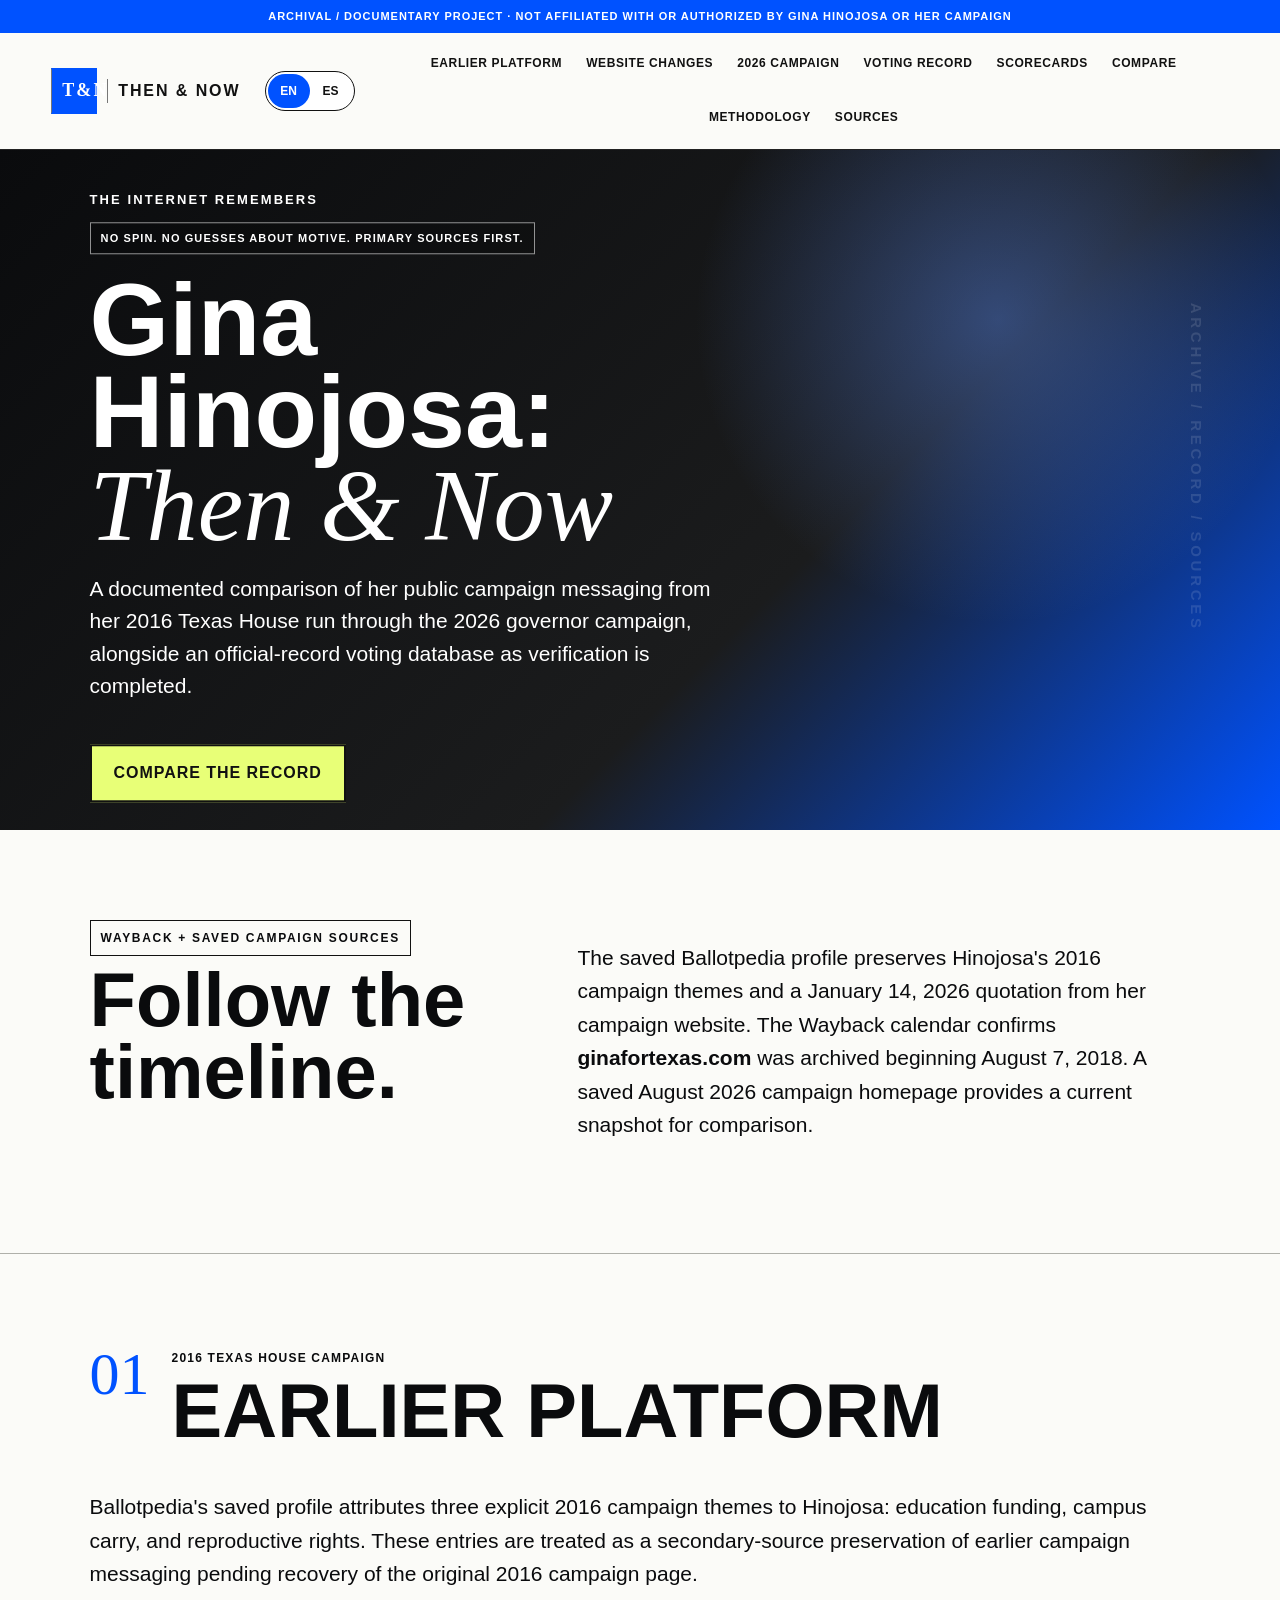
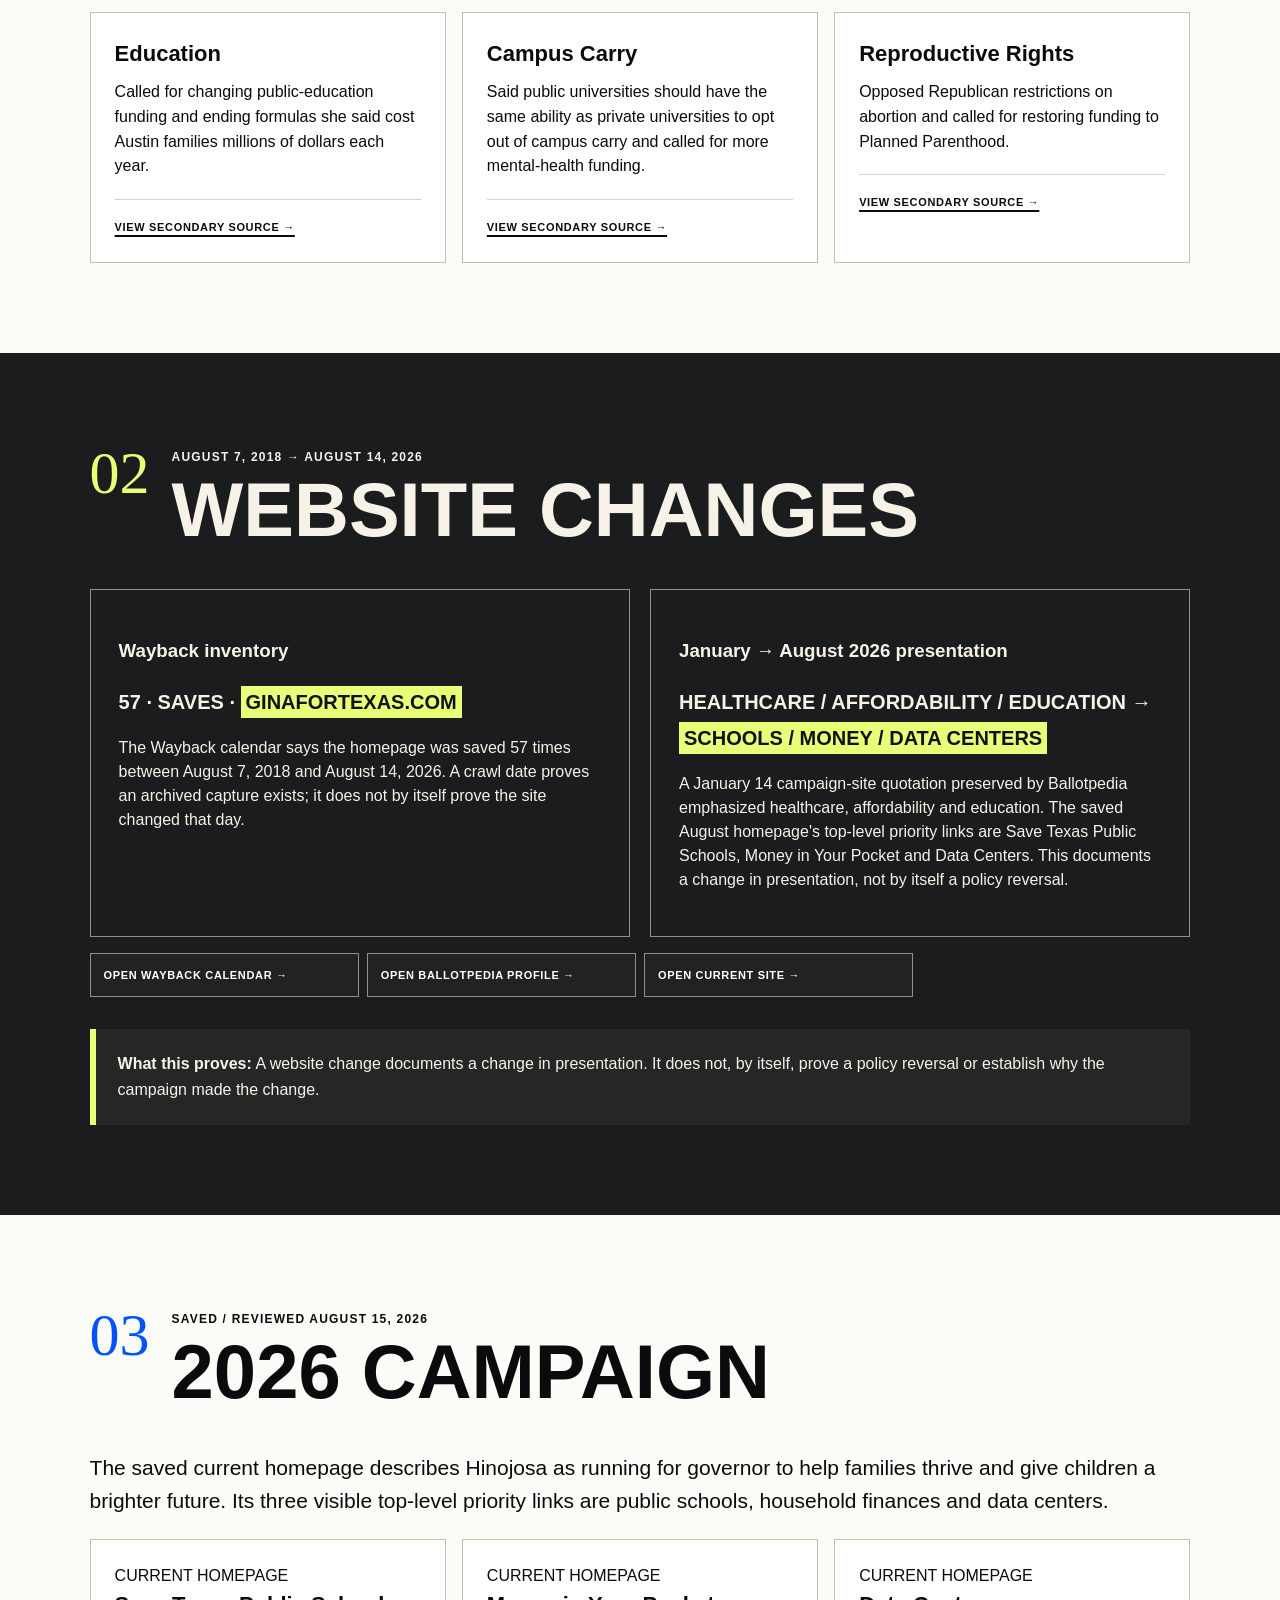
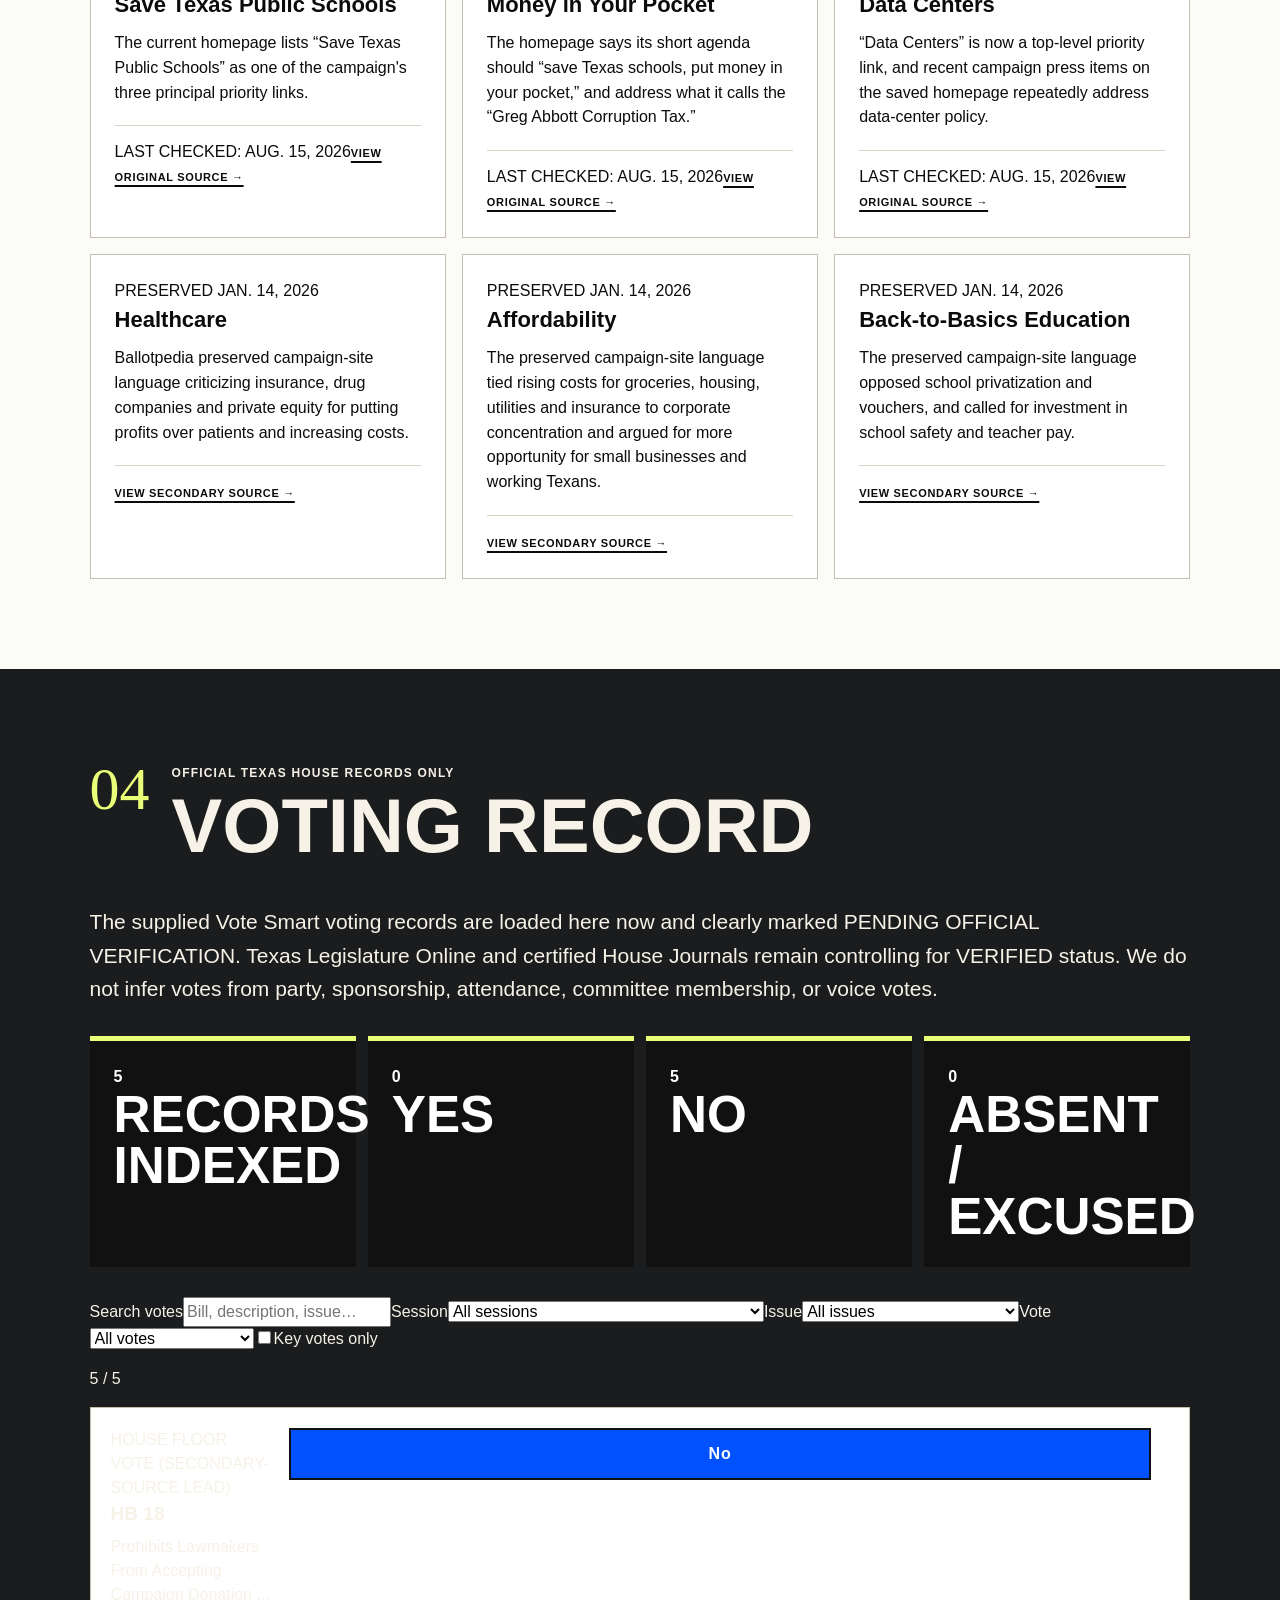
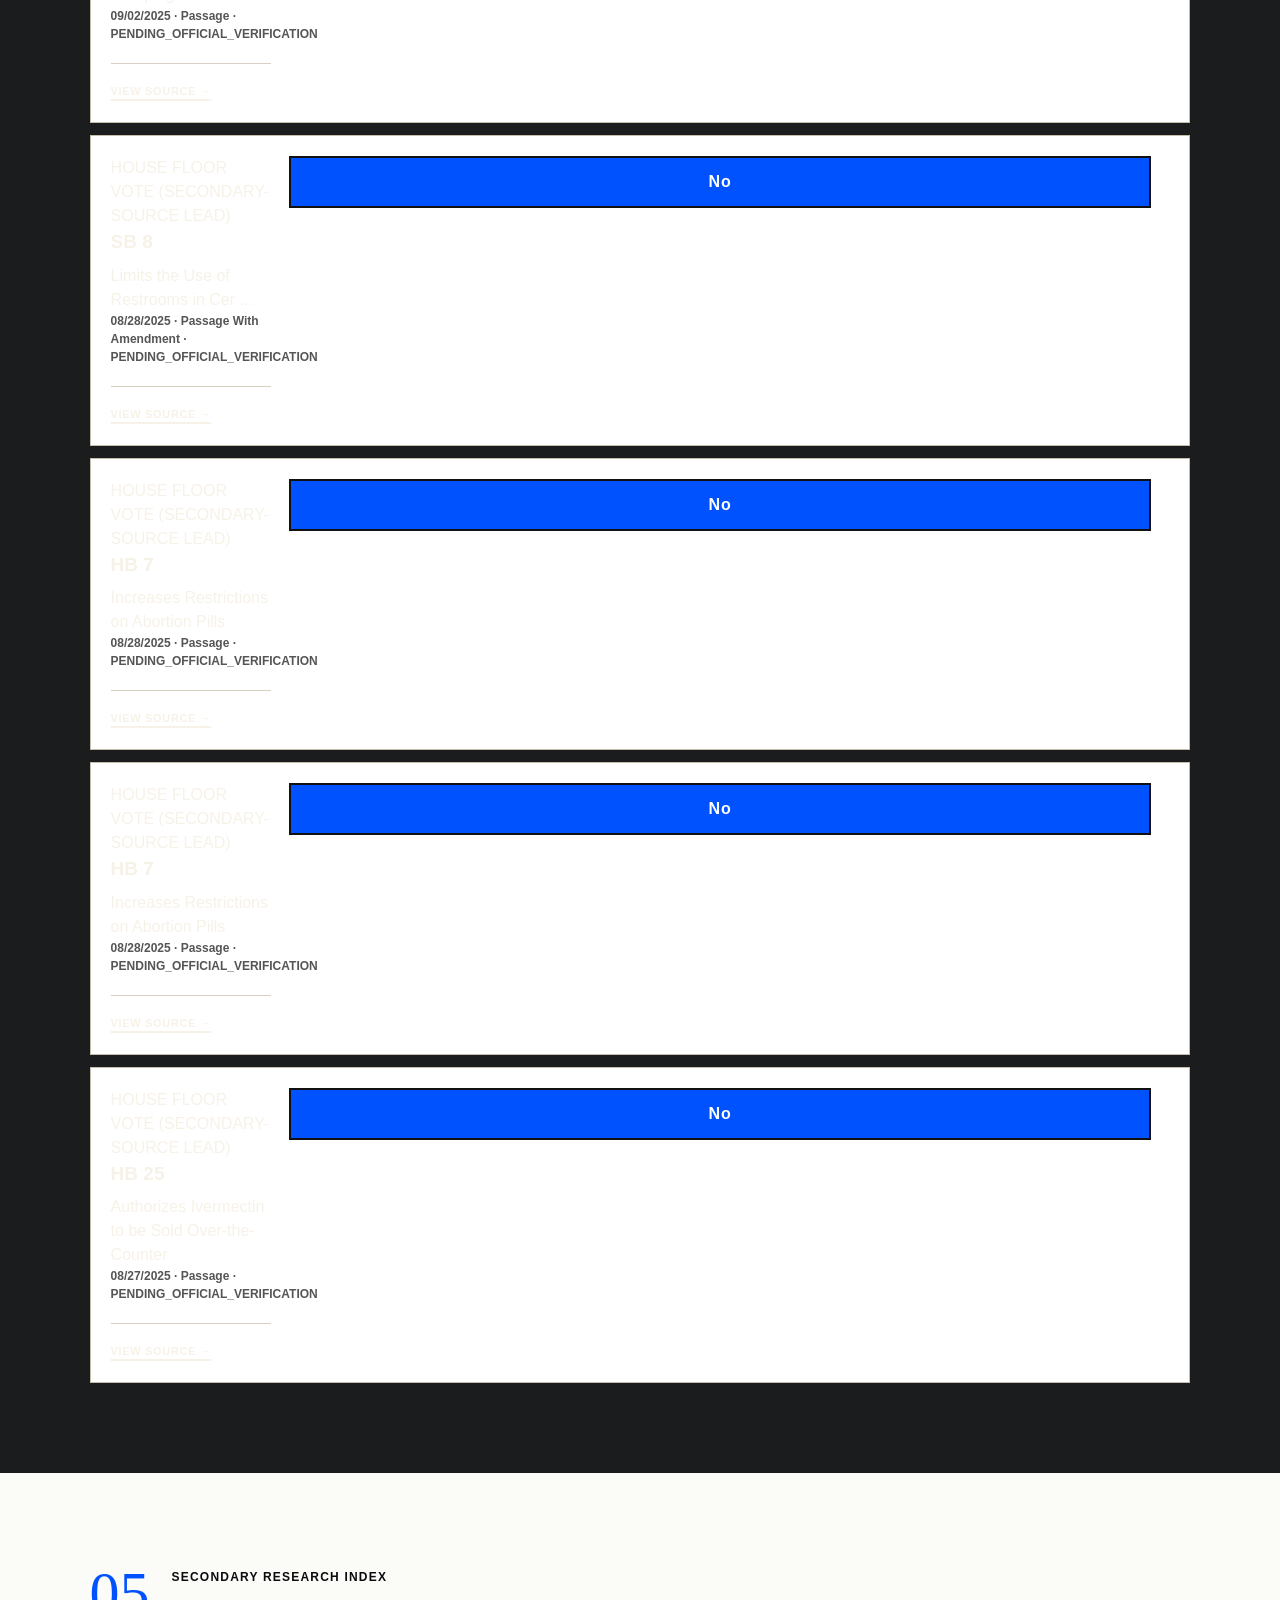
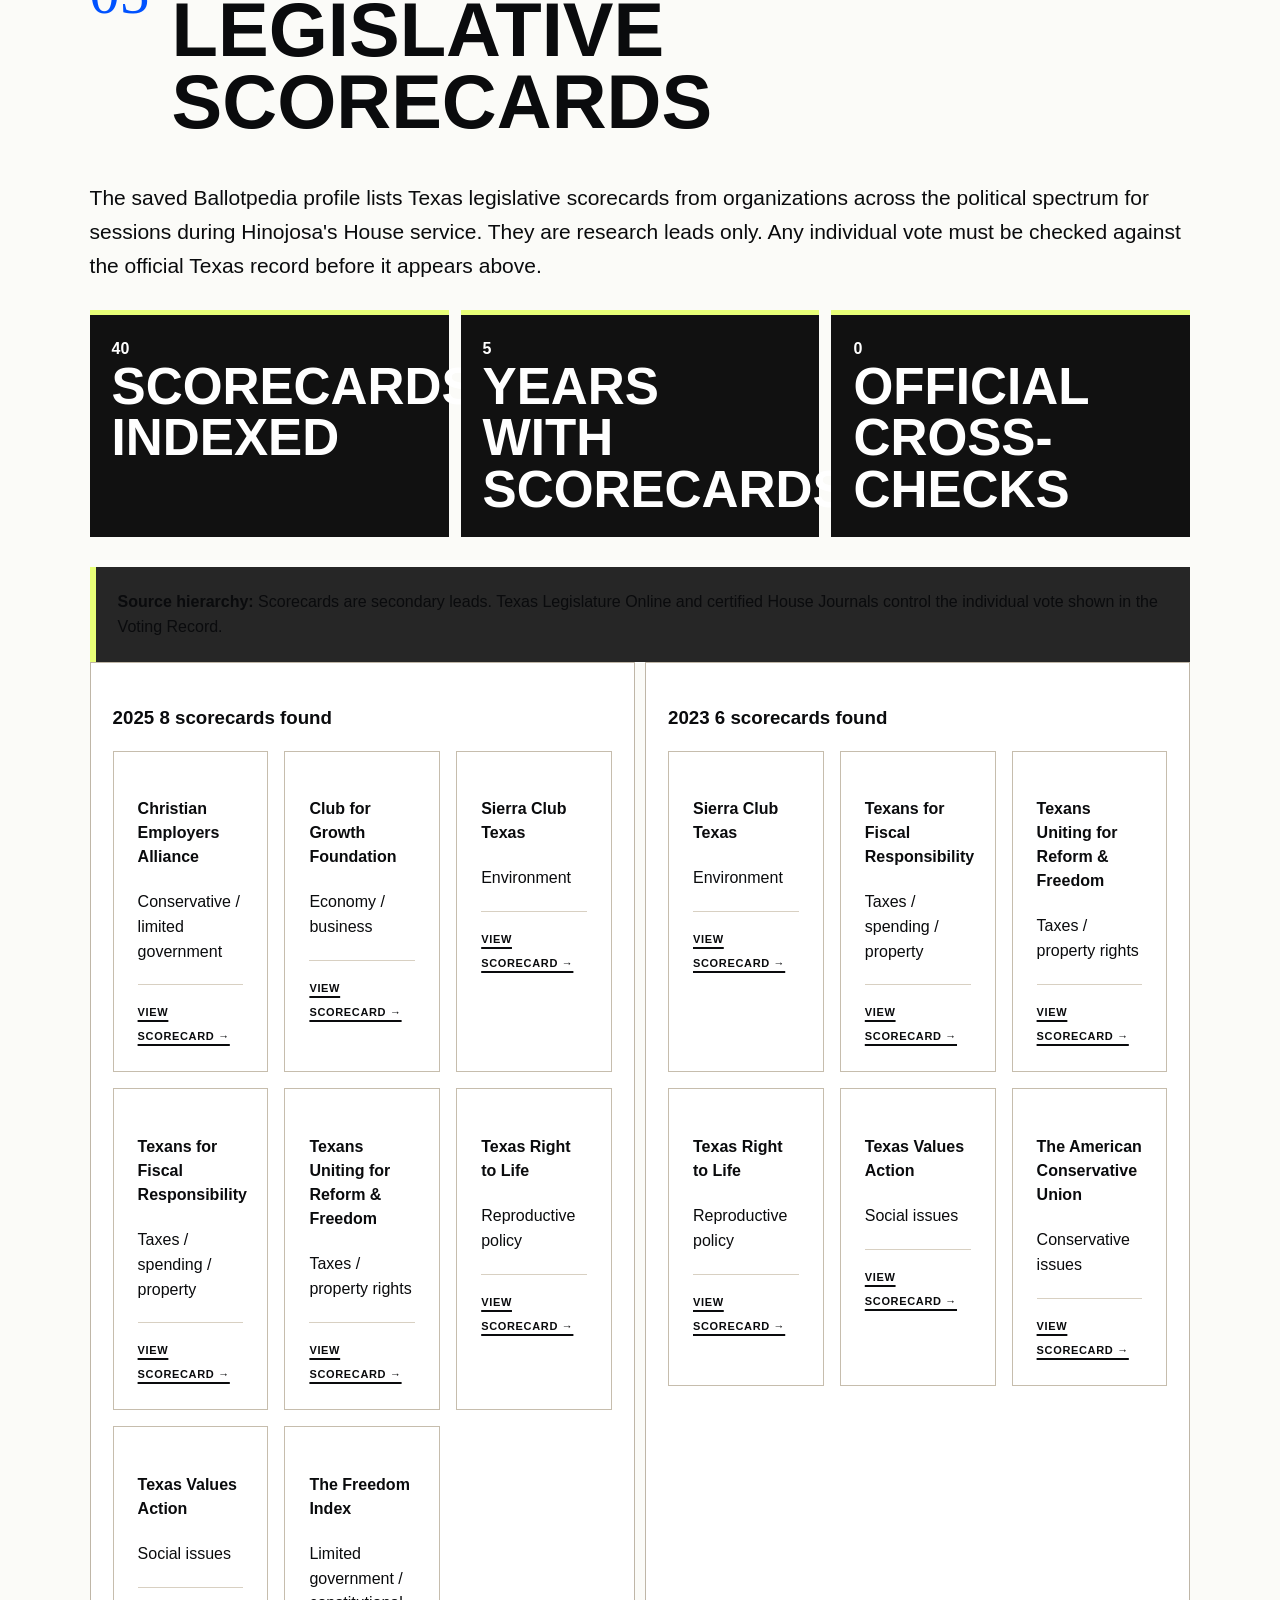
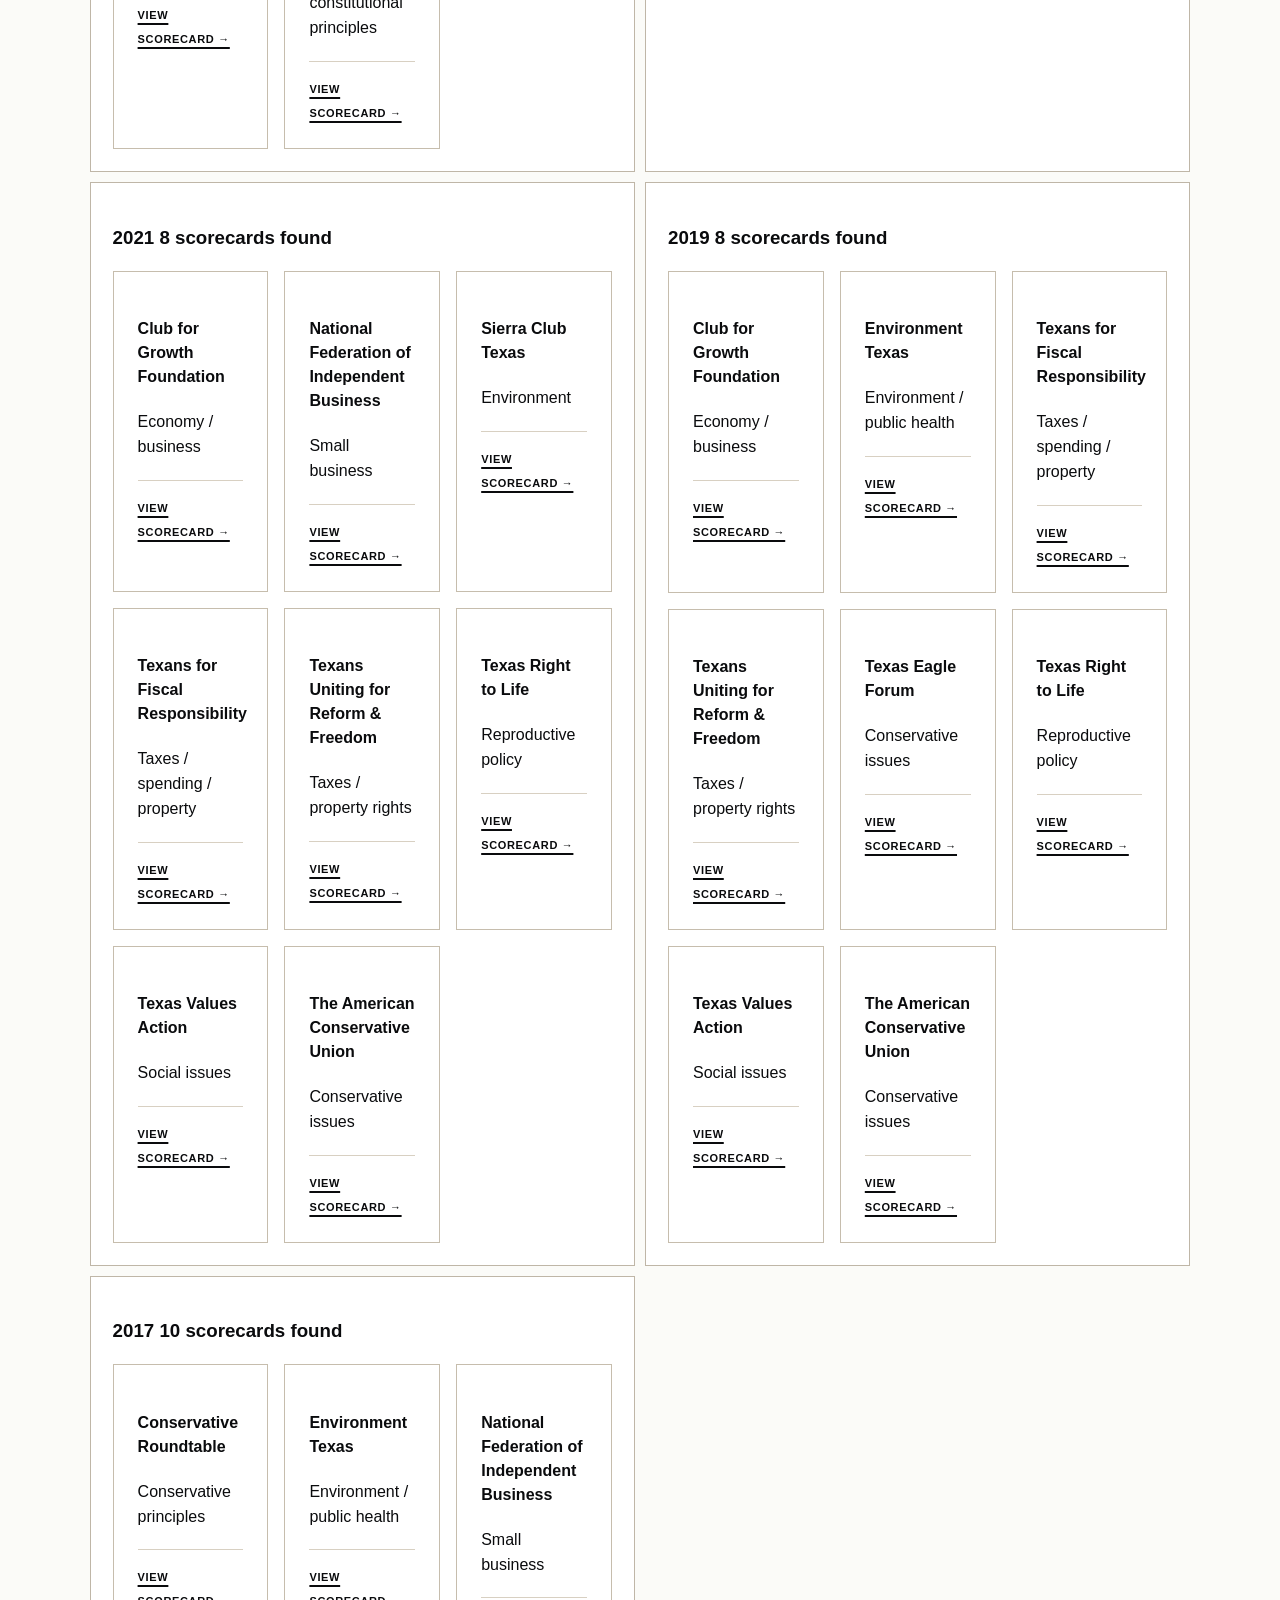
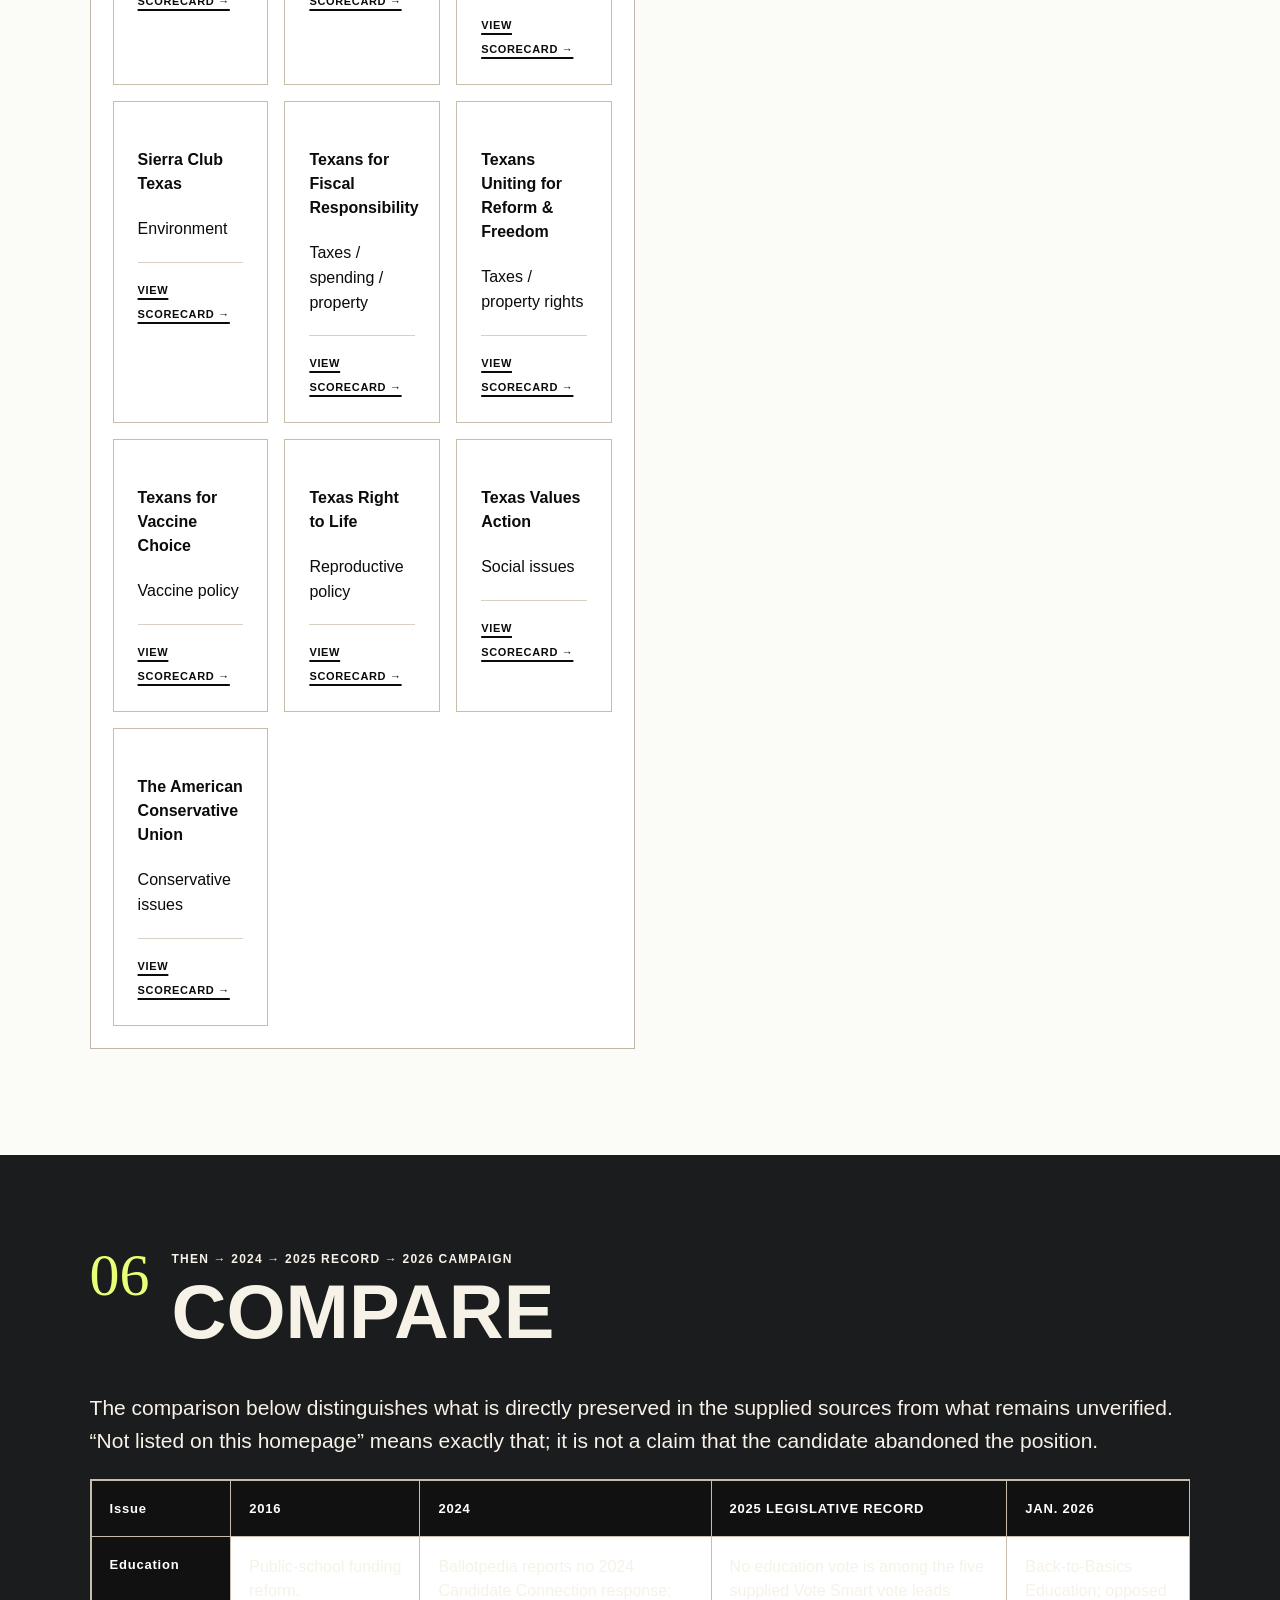
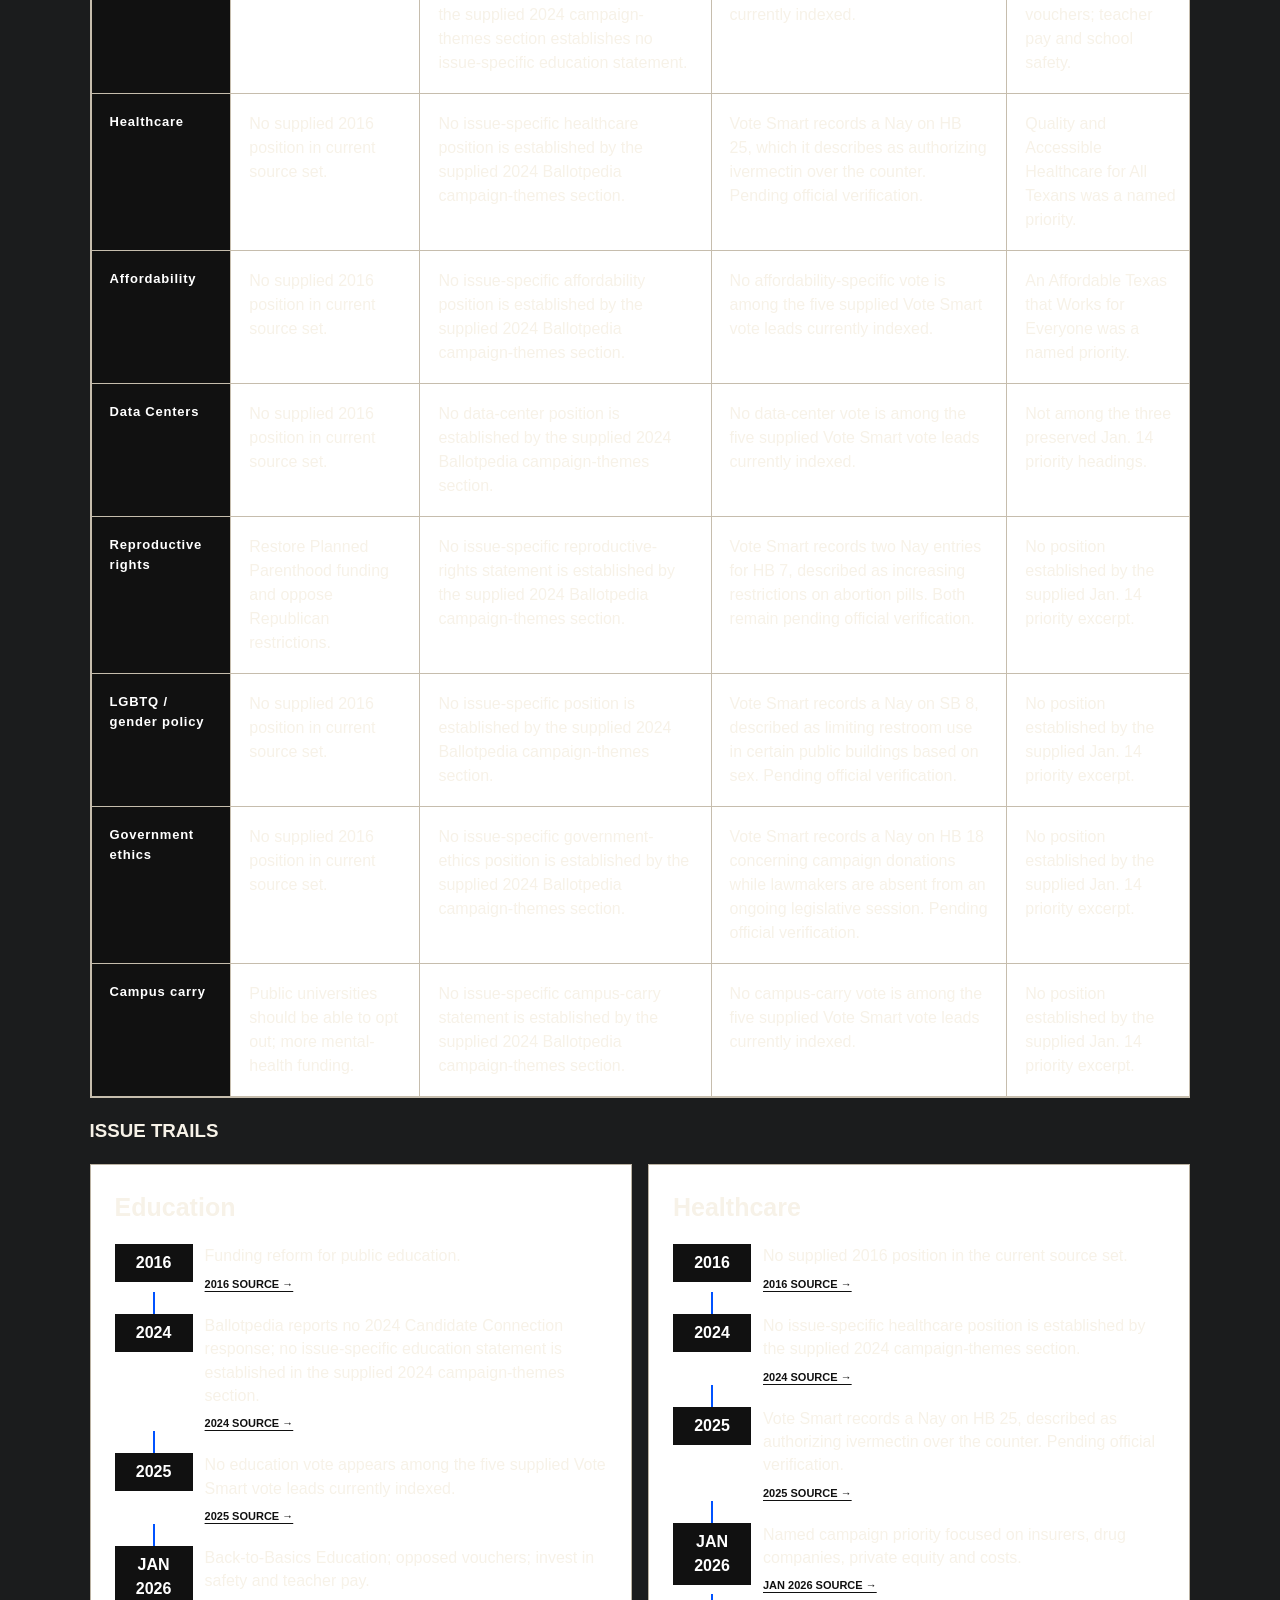
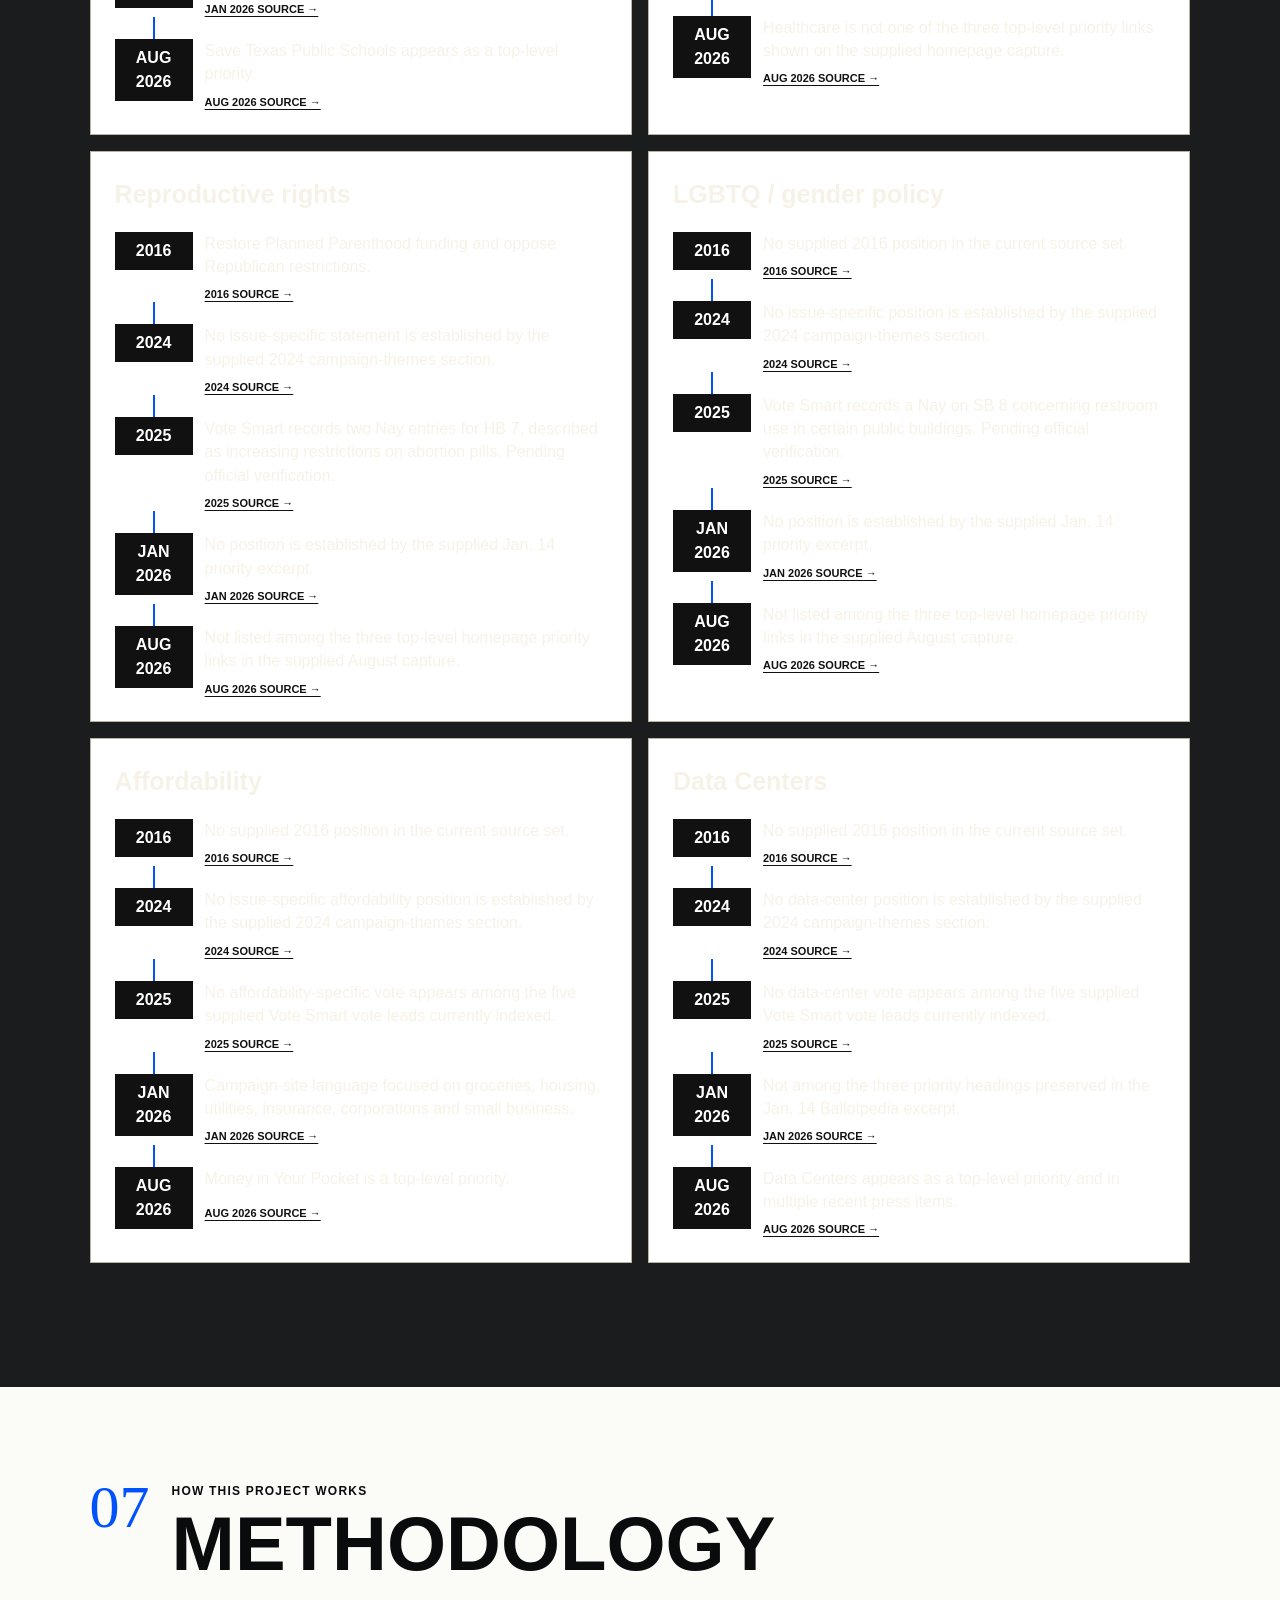
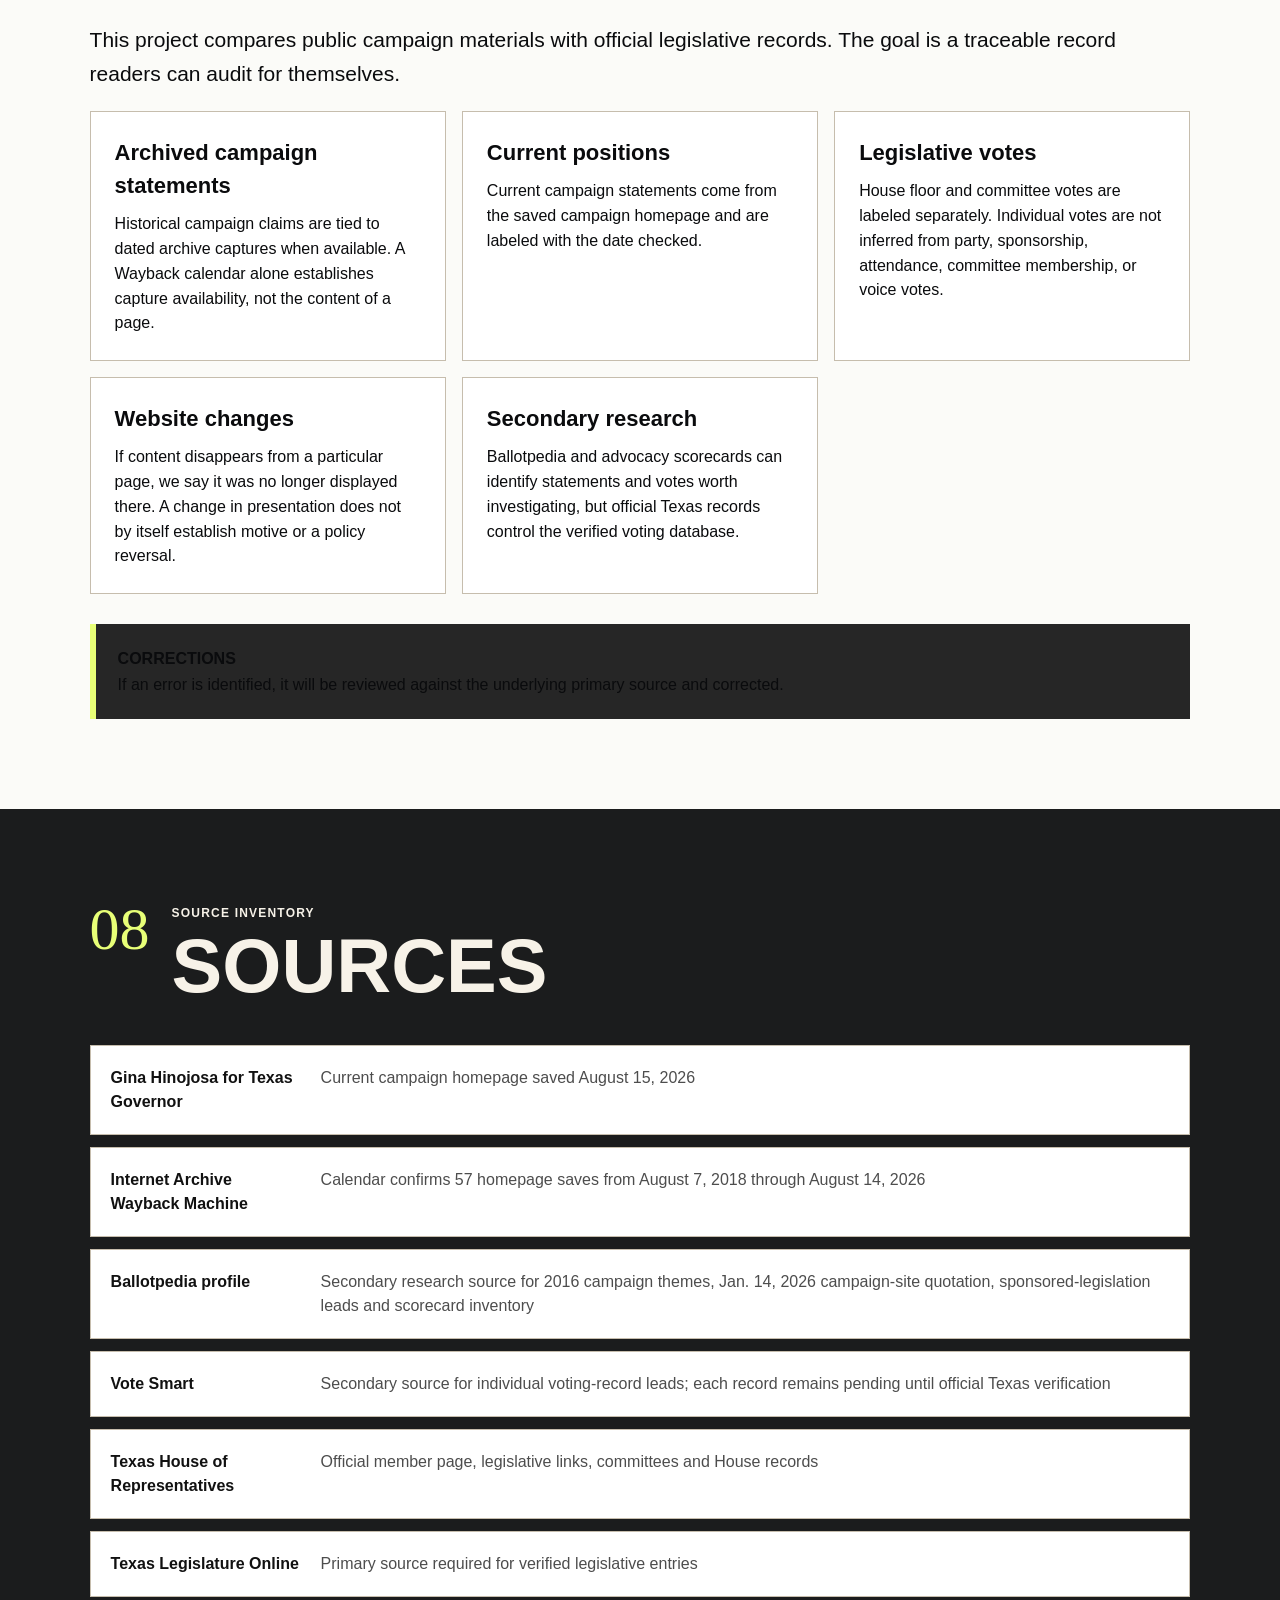
==== commit d97c3411: "Add files via upload" ====
--- a/index.html
+++ b/index.html
@@ -47,12 +47,13 @@
 
 <section aria-labelledby="scorecards-title" class="section" id="scorecards"><div class="sectionHead"><span aria-hidden="true">05</span><div><p data-i18n="secondaryResearch">Secondary research index</p><h2 data-i18n="scorecardsTitle" id="scorecards-title">LEGISLATIVE SCORECARDS</h2></div></div><p class="lede" data-i18n="scorecardsLede">The saved Ballotpedia profile lists Texas legislative scorecards from organizations across the political spectrum for sessions during Hinojosa's House service. They are research leads only. Any individual vote must be checked against the official Texas record before it appears above.</p><div class="scorecardStats"><div><strong id="scorecard-total">0</strong><span data-i18n="scorecardsIndexed">SCORECARDS INDEXED</span></div><div><strong id="scorecard-years">0</strong><span data-i18n="yearsCovered">YEARS WITH SCORECARDS</span></div><div><strong id="crosscheck-total">0</strong><span data-i18n="crosschecksVerified">OFFICIAL CROSS-CHECKS</span></div></div><div class="note"><strong data-i18n="sourceHierarchy">Source hierarchy:</strong> <span data-i18n="scorecardRuleText">Scorecards are secondary leads. Texas Legislature Online and certified House Journals control the individual vote shown in the Voting Record.</span></div><div id="scorecard-list" class="scorecardList"></div><p id="research-status" class="data-status" role="status"></p></section>
 
-<section aria-labelledby="compare-title" class="section dark" id="compare"><div class="sectionHead"><span aria-hidden="true">06</span><div><p data-i18n="thenTransitionNow">Then → archived → current</p><h2 data-i18n="compareTitle" id="compare-title">COMPARE</h2></div></div><p class="lede" data-i18n="compareLede">The comparison below distinguishes what is directly preserved in the supplied sources from what remains unverified. “Not listed on this homepage” means exactly that; it is not a claim that the candidate abandoned the position.</p><div class="tableWrap"><table><thead><tr><th data-i18n="issue">Issue</th><th>2016</th><th data-i18n="jan2026">JAN. 2026</th><th data-i18n="aug2026">AUG. 2026 HOMEPAGE</th></tr></thead><tbody id="compare-body"></tbody></table></div><h3 class="subsection-title" data-i18n="issueTrailsTitle">ISSUE TRAILS</h3><div id="issue-trails" class="issue-trails"></div></section>
+<section aria-labelledby="compare-title" class="section dark" id="compare"><div class="sectionHead"><span aria-hidden="true">06</span><div><p data-i18n="thenTransitionNow">Then → archived → current</p><h2 data-i18n="compareTitle" id="compare-title">COMPARE</h2></div></div><p class="lede" data-i18n="compareLede">The comparison below distinguishes what is directly preserved in the supplied sources from what remains unverified. “Not listed on this homepage” means exactly that; it is not a claim that the candidate abandoned the position.</p><div class="tableWrap"><table><thead><tr><th data-i18n="issue">Issue</th><th>2016</th><th data-i18n="y2024">2024</th><th data-i18n="y2025">2025 LEGISLATIVE RECORD</th><th data-i18n="jan2026">JAN. 2026</th><th data-i18n="aug2026">AUG. 2026 HOMEPAGE</th></tr></thead><tbody id="compare-body"></tbody></table></div><h3 class="subsection-title" data-i18n="issueTrailsTitle">ISSUE TRAILS</h3><div id="issue-trails" class="issue-trails"></div></section>
 
 <section aria-labelledby="methodology-title" class="section" id="methodology"><div class="sectionHead"><span aria-hidden="true">07</span><div><p data-i18n="howProjectWorks">How this project works</p><h2 data-i18n="methodTitle" id="methodology-title">METHODOLOGY</h2></div></div><p class="lede" data-i18n="methodLede">This project compares public campaign materials with official legislative records. The goal is a traceable record readers can audit for themselves.</p><div class="cards"><article class="card"><h3 data-i18n="methodArchiveTitle">Archived campaign statements</h3><p data-i18n="methodArchiveText">Historical campaign claims are tied to dated archive captures when available. A Wayback calendar alone establishes capture availability, not the content of a page.</p></article><article class="card"><h3 data-i18n="methodCurrentTitle">Current positions</h3><p data-i18n="methodCurrentText">Current campaign statements come from the saved campaign homepage and are labeled with the date checked.</p></article><article class="card"><h3 data-i18n="methodVotesTitle">Legislative votes</h3><p data-i18n="methodVotesText">House floor and committee votes are labeled separately. Individual votes are not inferred from party, sponsorship, attendance, committee membership, or voice votes.</p></article><article class="card"><h3 data-i18n="methodChangeTitle">Website changes</h3><p data-i18n="methodChangeText">If content disappears from a particular page, we say it was no longer displayed there. A change in presentation does not by itself establish motive or a policy reversal.</p></article><article class="card"><h3 data-i18n="methodSecondaryTitle">Secondary research</h3><p data-i18n="methodSecondaryText">Ballotpedia and advocacy scorecards can identify statements and votes worth investigating, but official Texas records control the verified voting database.</p></article></div><div class="note"><strong data-i18n="correctionsTitle">CORRECTIONS</strong><br/><span data-i18n="correctionsText">If an error is identified, it will be reviewed against the underlying primary source and corrected.</span></div></section>
 
 <section aria-labelledby="sources-title" class="section dark" id="sources"><div class="sectionHead"><span aria-hidden="true">08</span><div><p data-i18n="sourceInventory">Source inventory</p><h2 data-i18n="sourcesTitle" id="sources-title">SOURCES</h2></div></div><div class="sourceList"><a href="https://ginafortexas.com/" rel="noopener" target="_blank"><strong data-i18n="currentCampaignSource">Gina Hinojosa for Texas Governor</strong><span data-i18n="currentCampaignSourceText">Current campaign homepage saved August 15, 2026</span></a><a href="https://web.archive.org/web/*/https://ginafortexas.com/" rel="noopener" target="_blank"><strong data-i18n="waybackSource">Internet Archive Wayback Machine</strong><span data-i18n="waybackSourceText">Calendar confirms 57 homepage saves from August 7, 2018 through August 14, 2026</span></a><a href="https://ballotpedia.org/Gina_Hinojosa" rel="noopener" target="_blank"><strong data-i18n="ballotpediaSource">Ballotpedia profile</strong><span data-i18n="ballotpediaSourceText">Secondary research source for 2016 campaign themes, Jan. 14, 2026 campaign-site quotation, sponsored-legislation leads and scorecard inventory</span></a><a href="https://justfacts.votesmart.org/candidate/166708/gina-hinojosa" rel="noopener" target="_blank"><strong>Vote Smart</strong><span>Secondary source for individual voting-record leads; each record remains pending until official Texas verification</span></a><a href="https://www.house.texas.gov/members/3210" rel="noopener" target="_blank"><strong>Texas House of Representatives</strong><span>Official member page, legislative links, committees and House records</span></a><a href="https://capitol.texas.gov/" rel="noopener" target="_blank"><strong data-i18n="texasLegislature">Texas Legislature Online</strong><span data-i18n="texasLegislatureText">Primary source required for verified legislative entries</span></a><a href="https://journals.house.texas.gov/" rel="noopener" target="_blank"><strong data-i18n="houseJournals">Texas House Journals</strong><span data-i18n="houseJournalsText">Certified House records used to confirm individual votes</span></a></div></section>
 </main>
 <footer><p data-i18n="footerArchive">ARCHIVAL RECONSTRUCTION FOR DOCUMENTARY / RESEARCH PURPOSES</p><p data-i18n="footerDisclaimer">This site is not affiliated with, endorsed by, or authorized by Gina Hinojosa, the Gina Hinojosa Campaign, Ballotpedia, or the Internet Archive.</p><p><span data-i18n="createdBy">Created by</span> <a href="https://www.tree.phoenixsecuritas.com/" rel="noopener" target="_blank">Phoenix Securitas Tech TX</a></p></footer>
+<script src="data/hinojosa-inline-data.js"></script>
 <script src="script.js"></script>
 </body></html>
--- a/styles.css
+++ b/styles.css
@@ -1,5 +1,5 @@
 *{box-sizing:border-box}
-:root{--bg:#f3efe6;--text:#141414;--dark:#171717;--paper:#fff;--yellow:#f2d03b;--red:#c6402c;--border:#b9b09f;--focus:#005fcc}
+:root{--bg:#fbfbf8;--text:#0a0b0d;--dark:#1b1c1d;--paper:#fff;--yellow:#e8ff77;--red:#0052ff;--border:#afb0aa;--focus:#0052ff;--lime:#e8ff77;--blue:#0052ff;--muted:#808178}
 html{scroll-behavior:smooth;scroll-padding-top:150px}
 body{margin:0;font-family:Arial,Helvetica,sans-serif;background:var(--bg);color:var(--text);font-size:16px;line-height:1.5}
 img{max-width:100%;height:auto}
@@ -26,7 +26,7 @@
 .menu-toggle{display:none;align-items:center;gap:8px;border:1px solid #111;background:#fff;color:#111;padding:9px 12px;font-weight:900}
 .menu-icon,.menu-icon::before,.menu-icon::after{display:block;width:18px;height:2px;background:#111;content:"";position:relative}
 .menu-icon::before{position:absolute;top:-6px}.menu-icon::after{position:absolute;top:6px}
-.hero{position:relative;min-height:min(72vh,760px);height:72vh;overflow:hidden;background:#171717}
+.hero{position:relative;min-height:min(72vh,760px);height:72vh;overflow:hidden;background:#1b1c1d}
 .hero>img{width:100%;height:100%;object-fit:cover;object-position:center}
 .overlay{position:absolute;inset:0;background:linear-gradient(90deg,rgba(0,0,0,.82),rgba(0,0,0,.22))}
 .heroText{position:absolute;left:7vw;top:50%;transform:translateY(-50%);max-width:760px;color:#fff;padding-right:5vw}
@@ -46,7 +46,7 @@
 .cards{display:grid;grid-template-columns:repeat(3,minmax(0,1fr));gap:16px}
 .card{background:#fff;padding:24px;border:1px solid #c6bdad}
 .card h3{font-size:22px;margin:0 0 10px}.card p{line-height:1.55;margin:0}
-.dark{background:#171717;color:#f7f2e8}.dark .sectionHead>span{color:var(--yellow)}
+.dark{background:#1b1c1d;color:#f7f2e8}.dark .sectionHead>span{color:var(--yellow)}
 .changeGrid{display:grid;grid-template-columns:repeat(2,minmax(0,1fr));gap:20px}
 .changeGrid>div{border:1px solid #8f8f8f;padding:28px}
 .navDemo{font-size:clamp(16px,2vw,20px);font-weight:900;line-height:1.8;overflow-wrap:anywhere}
@@ -56,16 +56,16 @@
 .poster img{width:100%;display:block;box-shadow:0 20px 50px rgba(0,0,0,.28)}
 .bigquote{font-family:Georgia,serif;font-size:clamp(36px,5vw,68px);line-height:1.03;margin:8px 0 20px}
 .senateTransition p{font-size:19px;line-height:1.55}
-.campaign2026{background:#efe8db}
+.campaign2026{background:#f1f5f9}
 .currentGrid{display:grid;grid-template-columns:repeat(3,minmax(0,1fr));gap:16px}
 .currentGrid article{background:#fff;border:1px solid #c6bdad;padding:24px;display:flex;flex-direction:column;min-height:280px}
 .currentGrid h3{font-size:24px;margin:14px 0 10px}
 .currentGrid p{line-height:1.55;flex:1}
 .currentGrid a{font-weight:900;color:#111;text-decoration-thickness:2px;text-underline-offset:4px}
 .status{font-size:10px;letter-spacing:.12em;font-weight:900;padding:7px 9px;display:inline-block;align-self:flex-start;border:1px solid #111}
-.status.same{background:var(--yellow)}.status.reframed{background:#f3efe6}.status.changed{background:#111;color:#fff}
-.voting{background:#fffdf8}.voting code{background:#eee7da;padding:.12em .35em;border-radius:3px;font-size:.9em}
-.voteDataset{margin:22px 0;background:#fff6cf;color:#111;border-left-color:#111}
+.status.same{background:var(--yellow)}.status.reframed{background:#fbfbf8}.status.changed{background:#111;color:#fff}
+.voting{background:#fffdf8}.voting code{background:#eef0f3;padding:.12em .35em;border-radius:3px;font-size:.9em}
+.voteDataset{margin:22px 0;background:#f4ffd0;color:#111;border-left-color:#111}
 .voteStats{display:grid;grid-template-columns:repeat(4,minmax(0,1fr));gap:12px;margin:30px 0}
 .voteStats>div{background:#111;color:#fff;padding:24px;border-top:5px solid var(--yellow)}
 .voteStats span{display:block;font-size:clamp(34px,4vw,58px);font-weight:900;line-height:1}
@@ -82,25 +82,25 @@
 .voteBill{font-size:23px;font-weight:900;line-height:1.05}.voteMeta{margin-top:8px;color:#555;font-size:12px;font-weight:700}
 .voteCard h3{margin:0 0 7px;font-size:19px}.voteCard p{margin:0;line-height:1.5}
 .voteTags{display:flex;flex-wrap:wrap;gap:7px;margin-top:12px}
-.voteTag{font-size:10px;font-weight:900;letter-spacing:.08em;border:1px solid #777;padding:5px 7px;background:#f8f5ee}
+.voteTag{font-size:10px;font-weight:900;letter-spacing:.08em;border:1px solid #777;padding:5px 7px;background:#fbfbf8}
 .voteChoice{min-width:120px;text-align:center;padding:12px 10px;font-weight:900;letter-spacing:.06em;border:2px solid #111}
 .voteChoice.yes{background:var(--yellow)}.voteChoice.no{background:#111;color:#fff}
-.voteChoice.absent,.voteChoice.excused,.voteChoice.present_not_voting,.voteChoice.paired,.voteChoice.no_individual_record,.voteChoice.unknown{background:#eee7da}
+.voteChoice.absent,.voteChoice.excused,.voteChoice.present_not_voting,.voteChoice.paired,.voteChoice.no_individual_record,.voteChoice.unknown{background:#eef0f3}
 .voteSource{display:inline-block;margin-top:12px;font-size:12px;font-weight:900;color:#111;text-decoration-thickness:2px;text-underline-offset:4px}
-.voteEmpty{border:2px dashed #8a8174;background:#f7f1e6;padding:30px;line-height:1.6}.voteEmpty strong{font-size:19px}
-.voteRule{background:#f7f1e6;color:#111;border-left-color:var(--red)}
-.compare{background:#f8f5ee}
+.voteEmpty{border:2px dashed #8a8174;background:#f1f5f9;padding:30px;line-height:1.6}.voteEmpty strong{font-size:19px}
+.voteRule{background:#f1f5f9;color:#111;border-left-color:var(--red)}
+.compare{background:#fbfbf8}
 .tableWrap{overflow:auto;border:1px solid #c6bdad;background:#fff}
-table{width:100%;border-collapse:collapse;min-width:1000px}
+table{width:100%;border-collapse:collapse;min-width:1380px}
 th,td{border:1px solid #c6bdad;text-align:left;padding:18px;vertical-align:top;line-height:1.5}
 th{background:#111;color:#fff;font-size:13px;letter-spacing:.06em}
-td:first-child{font-weight:900;width:18%}.compare td:nth-child(2),.compare td:nth-child(3),.compare td:nth-child(4){width:27%}
+td:first-child{font-weight:900;width:14%}.compare td:not(:first-child){width:17.2%}
 .fine{font-size:13px;color:#4d4d4d;max-width:900px}
 .sourceList{display:grid;gap:12px}
 .sourceList a{display:grid;grid-template-columns:190px minmax(0,1fr);gap:20px;text-decoration:none;color:#111;background:#fff;border:1px solid #c6bdad;padding:20px;transition:transform .2s,border-color .2s}
 .sourceList a:hover{transform:translateX(4px);border-color:#111}.sourceList span{color:#4d4d4d}
 footer{padding:35px 7vw;background:#111;color:#eee;font-size:12px;text-align:center;letter-spacing:.05em}
-.pst-credit{margin-top:18px;font-size:14px;font-weight:900;letter-spacing:.06em}.pst-credit a{color:#ffe66b;text-decoration-thickness:2px;text-underline-offset:4px}
+.pst-credit{margin-top:18px;font-size:14px;font-weight:900;letter-spacing:.06em}.pst-credit a{color:#e8ff77;text-decoration-thickness:2px;text-underline-offset:4px}
 
 @media(max-width:1050px){
   .navwrap{grid-template-columns:auto auto;justify-content:space-between}
@@ -159,7 +159,7 @@
 /* Documentary evidence pass */
 .archive-mark{display:grid;place-items:center;width:46px;height:46px;background:#111;color:#fff;border:2px solid #111;font-family:Georgia,serif;font-size:18px;font-weight:900;letter-spacing:-.04em;flex:0 0 auto}
 .brand img{display:none!important}
-.archive-hero{background:radial-gradient(circle at 78% 25%,#3b3b36 0,transparent 25%),linear-gradient(135deg,#0f0f0f 0%,#20201e 58%,#453c28 100%);height:auto;min-height:680px}
+.archive-hero{background:radial-gradient(circle at 78% 25%,#588af5 0,transparent 25%),linear-gradient(135deg,#0f0f0f 0%,#1b1c1d 58%,#0052ff 100%);height:auto;min-height:680px}
 .archive-hero::before{content:"ARCHIVE / RECORD / SOURCES";position:absolute;right:-80px;top:45%;transform:rotate(90deg);color:rgba(255,255,255,.12);font-size:15px;font-weight:900;letter-spacing:.25em}
 .archive-hero .heroText{top:50%}
 .archive-rule{display:inline-block!important;margin:0 0 8px!important;padding:8px 10px;border:1px solid rgba(255,255,255,.55);font-size:11px!important;font-weight:900;letter-spacing:.1em!important;line-height:1.3!important;background:rgba(0,0,0,.22)}
@@ -175,12 +175,12 @@
 .compare-intro{margin:0 0 18px}.compare-intro h3{font-size:24px;margin:0 0 6px}.compare-intro p{margin:0;color:#555}
 .issue-trails{display:grid;grid-template-columns:repeat(2,minmax(0,1fr));gap:16px;margin:0 0 34px}
 .trail-card{background:#fff;border:1px solid #bbb2a2;padding:24px}.trail-card>h3{font-size:25px;margin:0 0 18px}
-.trail-stage{display:grid;grid-template-columns:58px minmax(0,1fr);column-gap:12px;align-items:start}.trail-stage>span{grid-row:1/3;background:#111;color:#fff;font-weight:900;text-align:center;padding:7px 4px}.trail-stage p{margin:0 0 8px;line-height:1.45}.trail-stage a{font-size:11px;font-weight:900;color:#111;text-underline-offset:3px}
-.trail-line{height:22px;border-left:2px solid var(--red);margin-left:28px}
+.trail-stage{display:grid;grid-template-columns:78px minmax(0,1fr);column-gap:12px;align-items:start}.trail-stage>span{grid-row:1/3;background:#111;color:#fff;font-weight:900;text-align:center;padding:7px 4px}.trail-stage p{margin:0 0 8px;line-height:1.45}.trail-stage a{font-size:11px;font-weight:900;color:#111;text-underline-offset:3px}
+.trail-line{height:22px;border-left:2px solid var(--red);margin-left:38px}
 .methodology{background:#111;color:#f7f2e8}.methodology .sectionHead>span{color:var(--yellow)}
 .method-grid{display:grid;grid-template-columns:repeat(2,minmax(0,1fr));gap:14px}.method-grid article{border:1px solid #696969;padding:24px;background:#1c1c1c}.method-grid article>span{color:var(--yellow);font-family:Georgia,serif;font-size:34px}.method-grid h3{font-size:21px;margin:8px 0}.method-grid p{margin:0;color:#e2ddd4;line-height:1.55}
 .corrections-box{display:grid;grid-template-columns:minmax(0,1fr) auto;gap:20px;align-items:center;margin-top:26px;border:2px solid var(--yellow);padding:24px}.corrections-box p{margin:7px 0 0}.corrections-box a{color:#111;background:var(--yellow);padding:13px 16px;text-decoration:none;font-weight:900;white-space:nowrap}
-.record-badges{display:flex;flex-wrap:wrap;gap:6px;margin-bottom:9px}.record-badge{font-size:9px;line-height:1;font-weight:900;letter-spacing:.09em;padding:6px 7px;border:1px solid #111}.record-badge.type{background:#eee7da}.record-badge.verified{background:#fff6cf}
+.record-badges{display:flex;flex-wrap:wrap;gap:6px;margin-bottom:9px}.record-badge{font-size:9px;line-height:1;font-weight:900;letter-spacing:.09em;padding:6px 7px;border:1px solid #111}.record-badge.type{background:#eef0f3}.record-badge.verified{background:#f4ffd0}
 .vote-source-row{display:flex;flex-wrap:wrap;gap:14px}.voteSource.secondary{color:#555}
 .footer-links a{color:#fff;font-weight:900;text-underline-offset:4px}
 @media(max-width:1050px){.evidence-strip{grid-template-columns:repeat(2,minmax(0,1fr))}}
@@ -188,10 +188,10 @@
 @media(max-width:620px){.archive-hero{min-height:650px}.archive-hero::before{display:none}.evidence-strip{grid-template-columns:1fr}.trail-card{padding:19px}.record-badges{margin-top:4px}}
 
 /* Scorecards research section */
-.scorecards{background:#ece7dc}
+.scorecards{background:#eef0f3}
 .scorecard-rule{background:#fff;color:#111;border-left-color:#111}
 .scorecardStats{display:grid;grid-template-columns:repeat(3,minmax(0,1fr));gap:12px;margin:28px 0}
-.scorecardStats>div{background:#111;color:#fff;padding:22px;border-top:5px solid var(--yellow,#f2d03b)}
+.scorecardStats>div{background:#111;color:#fff;padding:22px;border-top:5px solid var(--yellow,#e8ff77)}
 .scorecardStats span{display:block;font-size:clamp(34px,4vw,54px);font-weight:900;line-height:1}
 .scorecardStats small{display:block;margin-top:8px;font-size:10px;font-weight:900;letter-spacing:.12em}
 .scorecardGroups{display:grid;gap:18px}
@@ -204,7 +204,7 @@
 .scorecardItem strong{font-size:16px}
 .scorecardItem small{font-weight:800;color:#555}
 .scorecardItem a{align-self:flex-start;font-size:12px;font-weight:900;color:#111;text-decoration-thickness:2px;text-underline-offset:4px}
-.crosscheck-example{margin-top:26px;background:#111;color:#fff;padding:24px;border-left:7px solid var(--yellow,#f2d03b)}
+.crosscheck-example{margin-top:26px;background:#111;color:#fff;padding:24px;border-left:7px solid var(--yellow,#e8ff77)}
 .crosscheck-example h3{font-size:26px;margin:0 0 10px}
 .crosscheck-example p{max-width:950px;line-height:1.65}
 .crosscheck-example .evidence-actions a{border-color:#fff;color:#fff}
@@ -213,3 +213,19 @@
   .scorecardList{grid-template-columns:1fr}
   .scorecardYearHead{align-items:flex-start;flex-direction:column}
 }
+
+/* Gina campaign palette pass: dark charcoal, electric blue, acid-lime, warm off-white. */
+.disclaimer{background:var(--blue);color:#fff}
+.btn,.status.same,.voteChoice.yes,.corrections-box a{background:var(--lime)}
+.sectionHead>span,.trail-line{color:var(--blue);border-color:var(--blue)}
+.navwrap nav a:hover,.navwrap nav a:focus-visible{border-bottom-color:var(--blue)}
+.lang-btn.is-active{background:var(--blue);color:#fff}
+.archive-mark{background:var(--blue);border-color:var(--blue)}
+.archive-hero{background:radial-gradient(circle at 78% 25%,rgba(88,138,245,.42) 0,transparent 27%),linear-gradient(135deg,#0a0b0d 0%,#1b1c1d 62%,#0052ff 100%)}
+.evidence-panel strong,.methodology .sectionHead>span,.method-grid article>span{color:var(--lime)}
+.voteStats>div,.scorecardStats>div{border-top-color:var(--lime)}
+.voteChoice.no{background:var(--blue);color:#fff}
+.voteRule{border-left-color:var(--blue)}
+.compare th{background:var(--blue)}
+.sourceList a:hover{border-color:var(--blue)}
+footer{background:#0a0b0d}
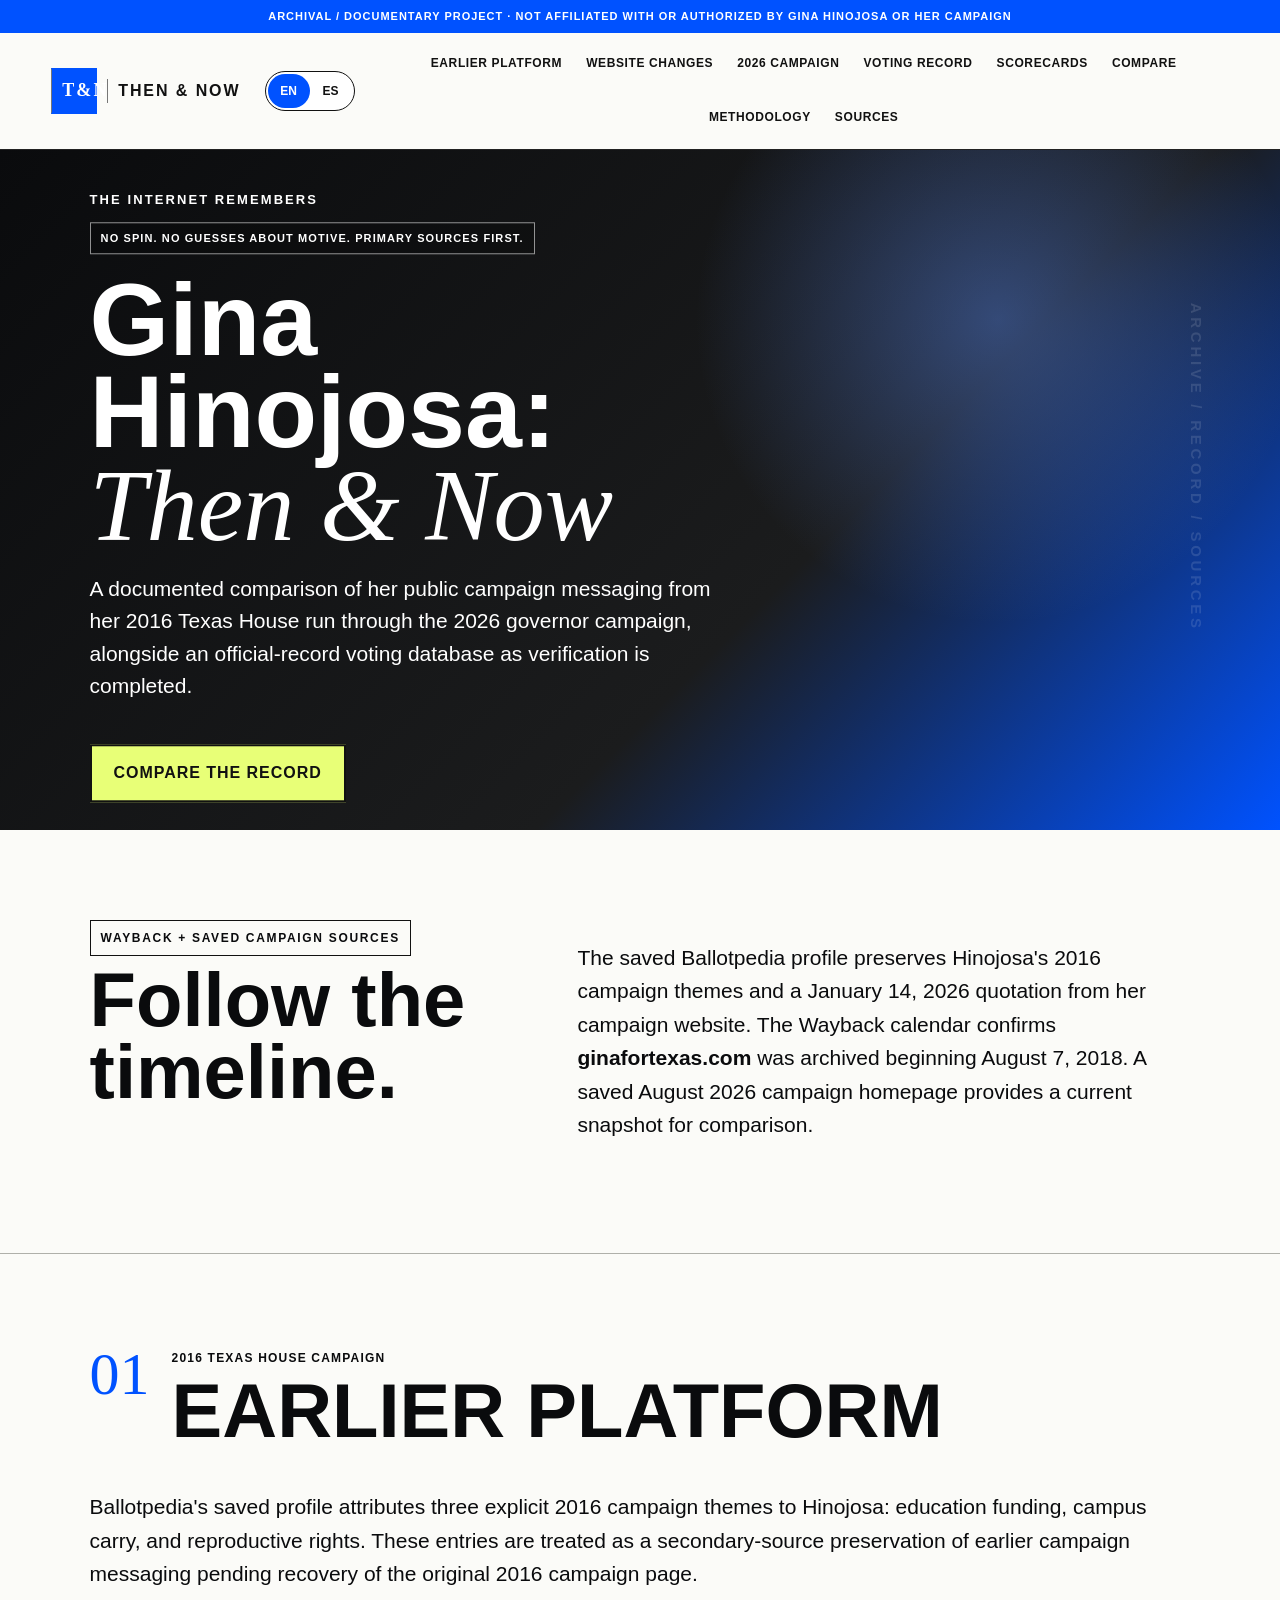
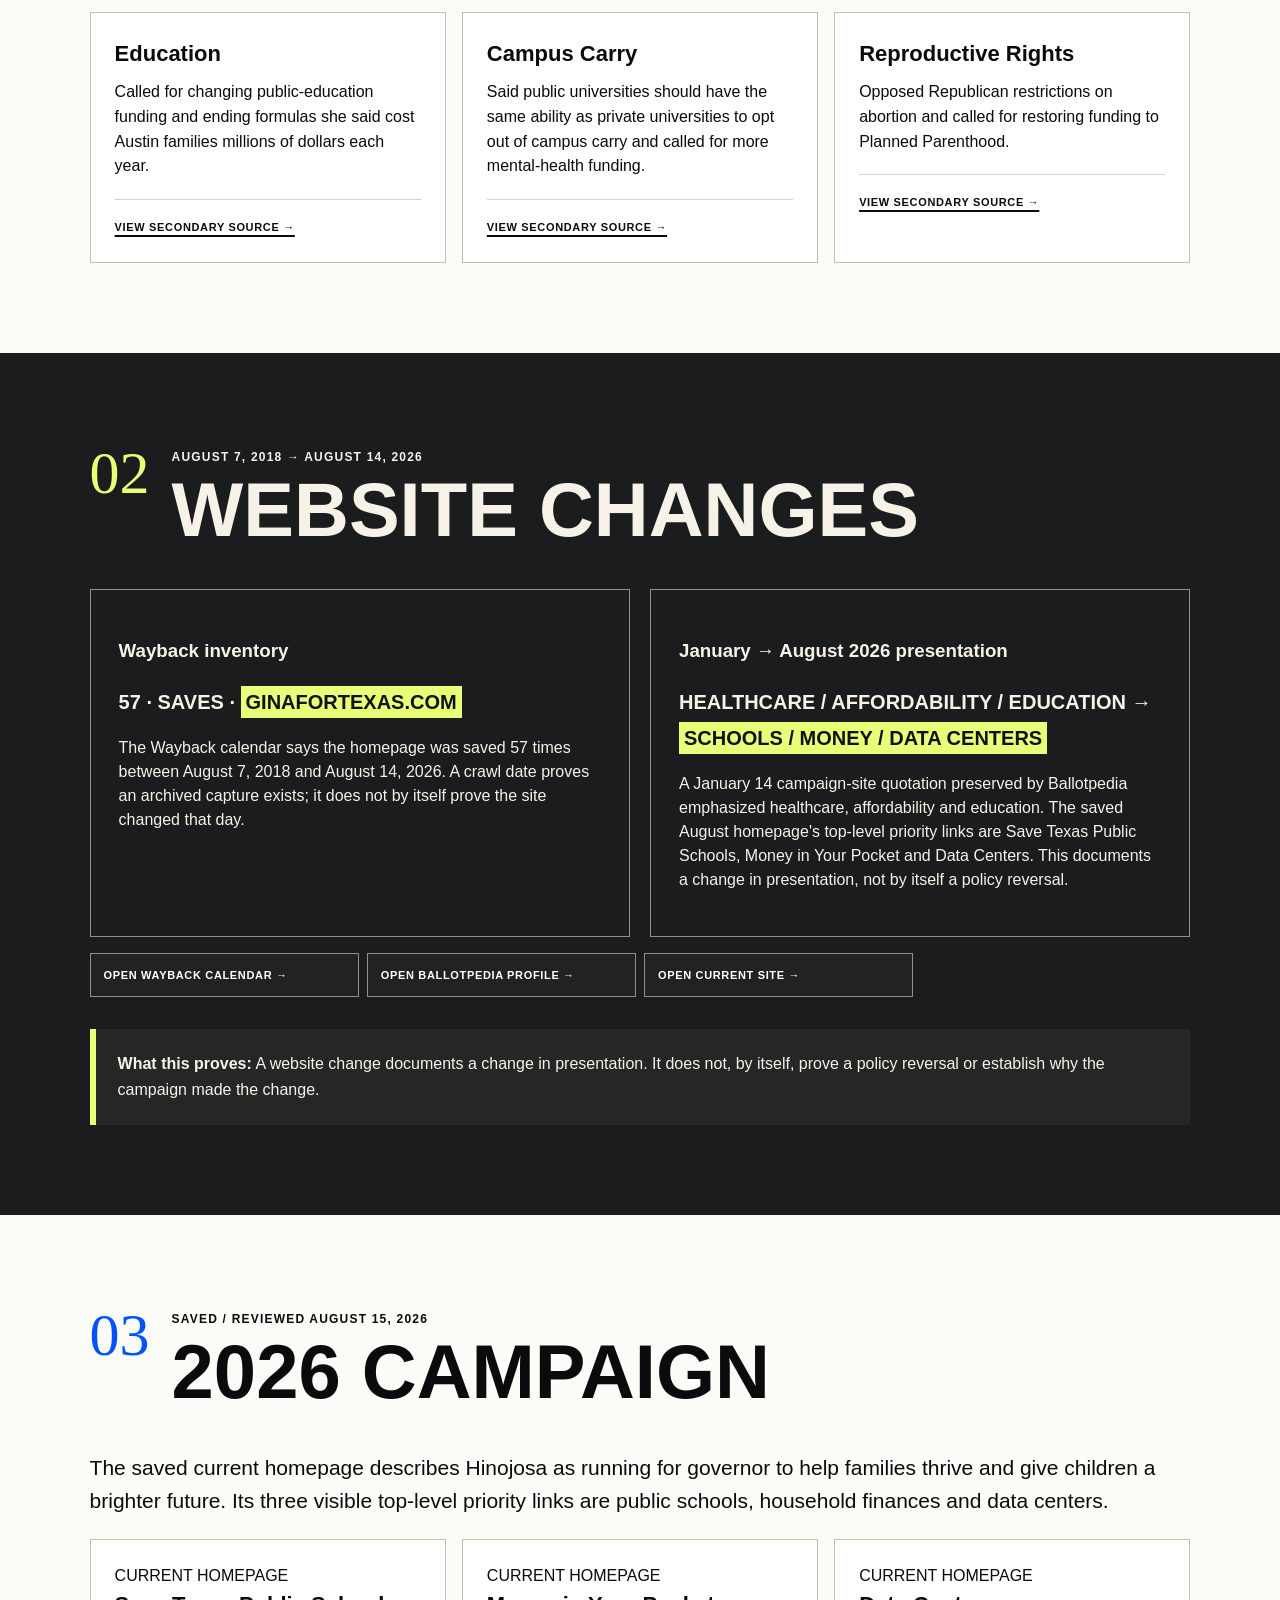
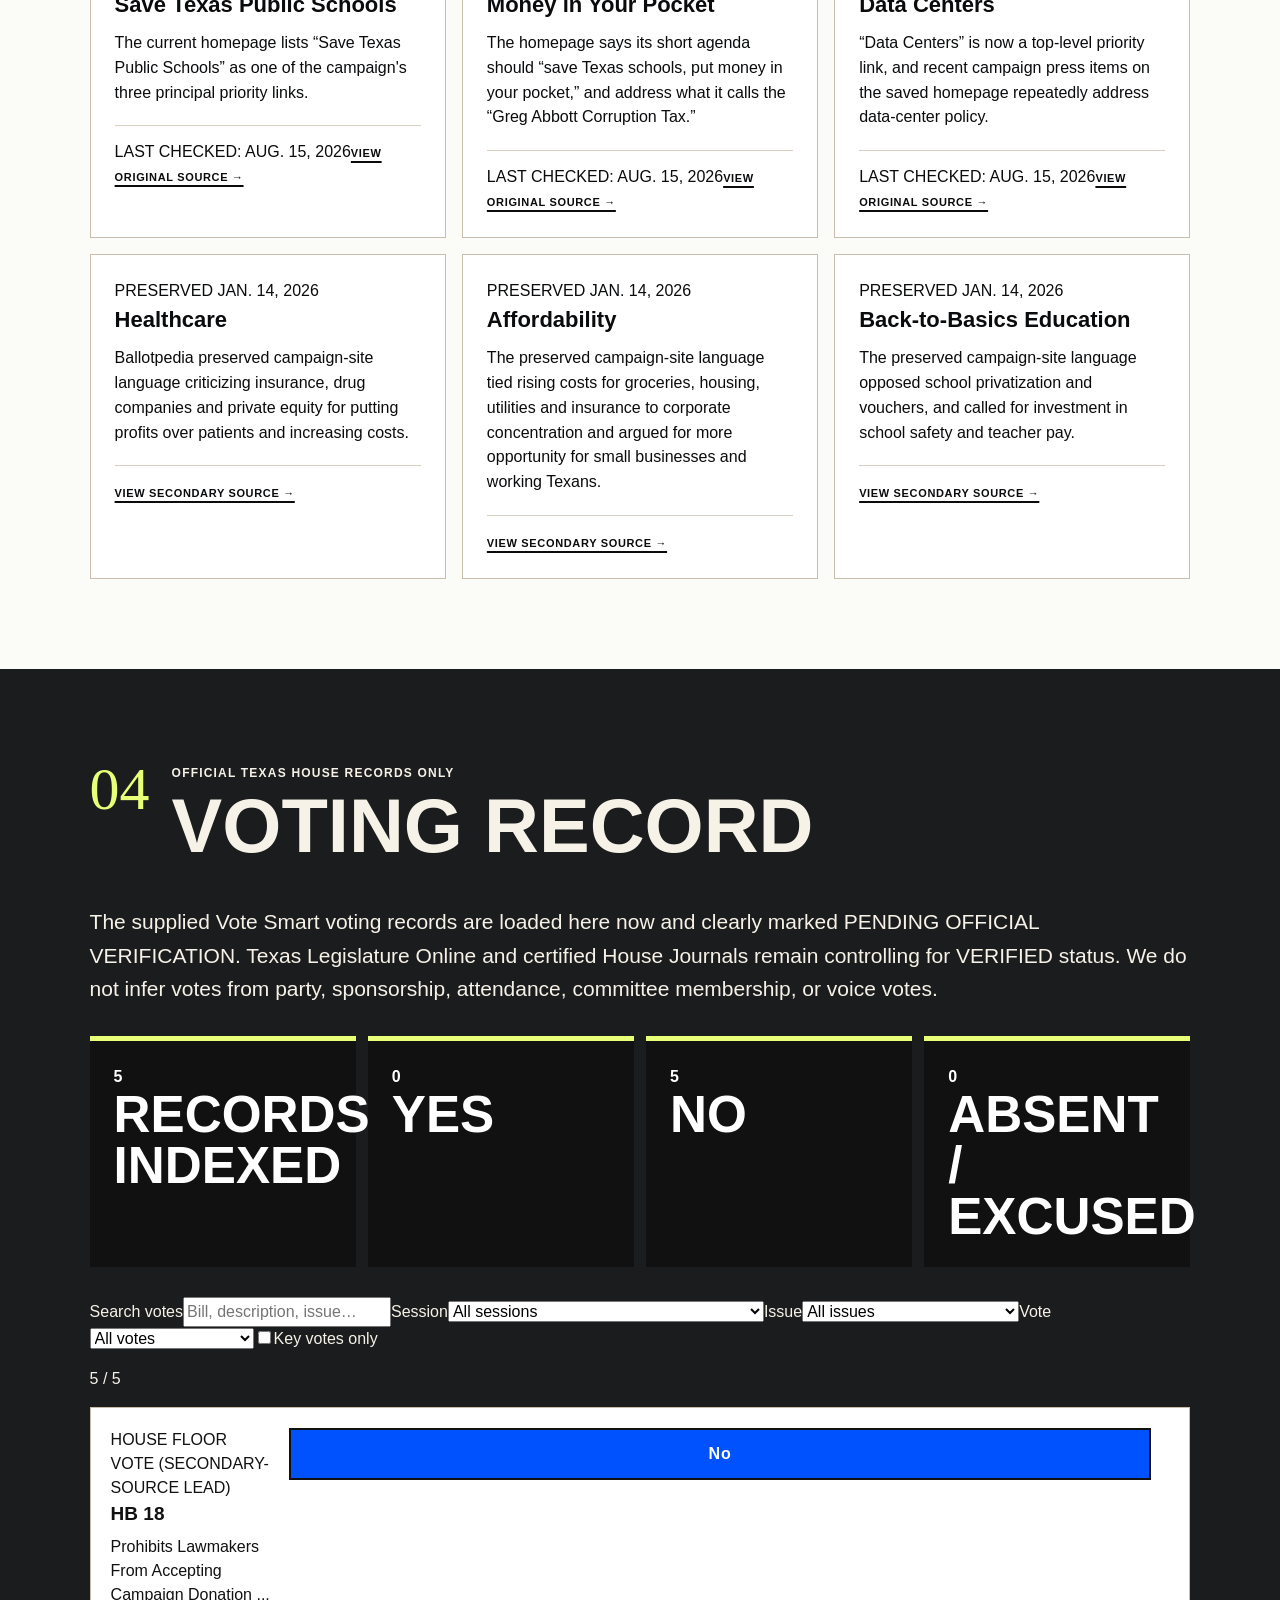
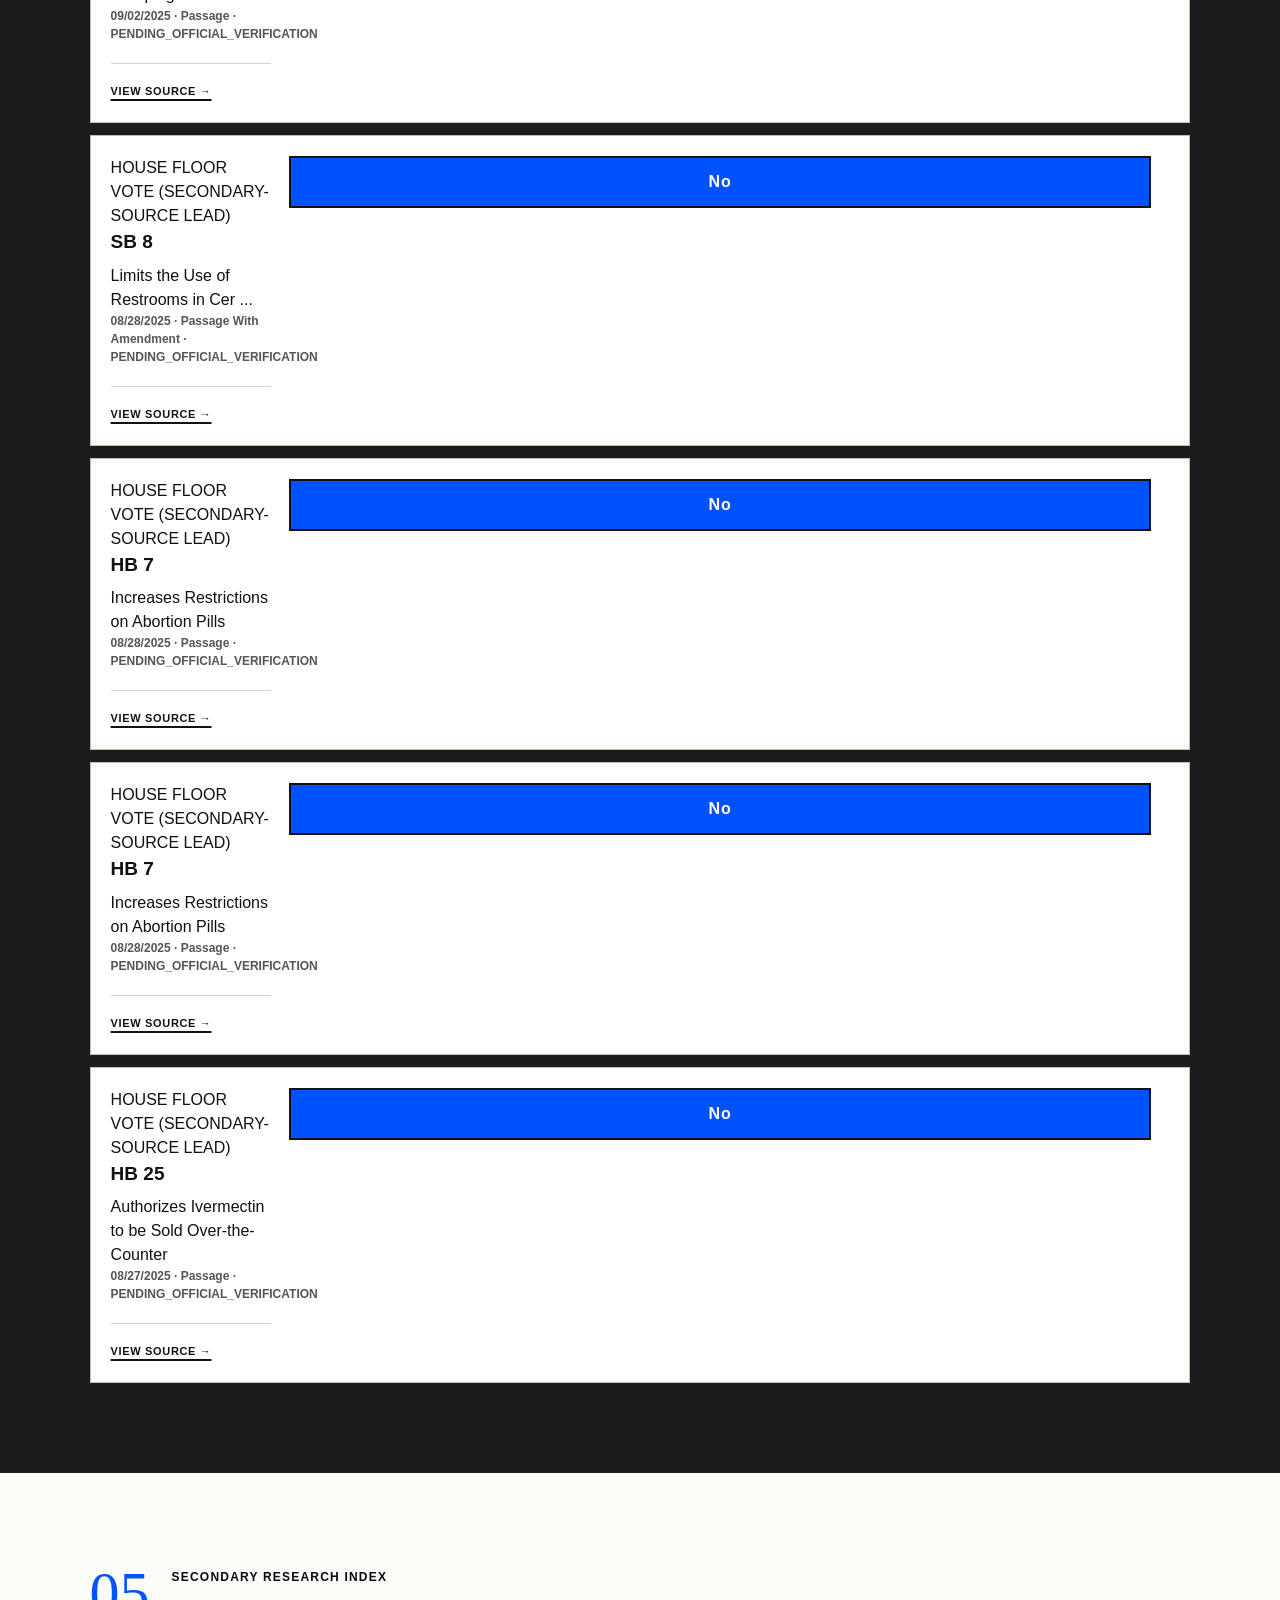
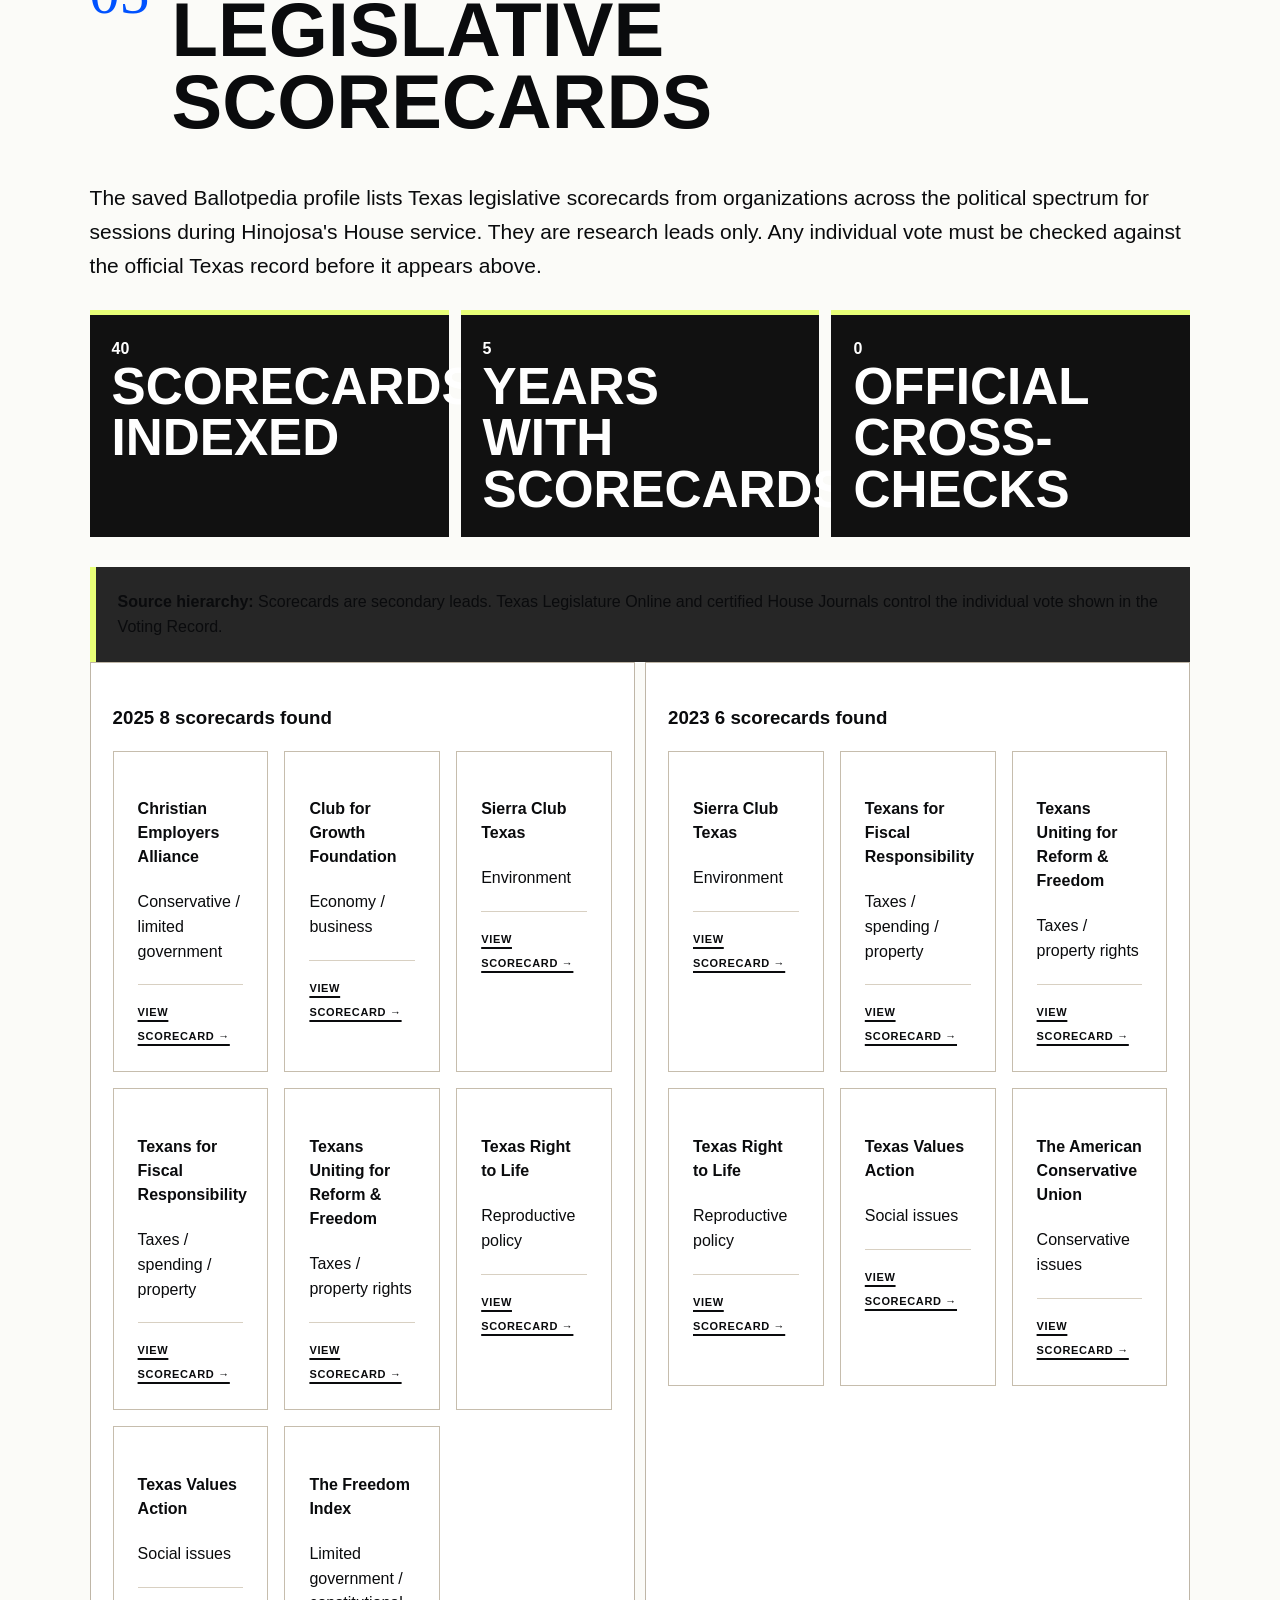
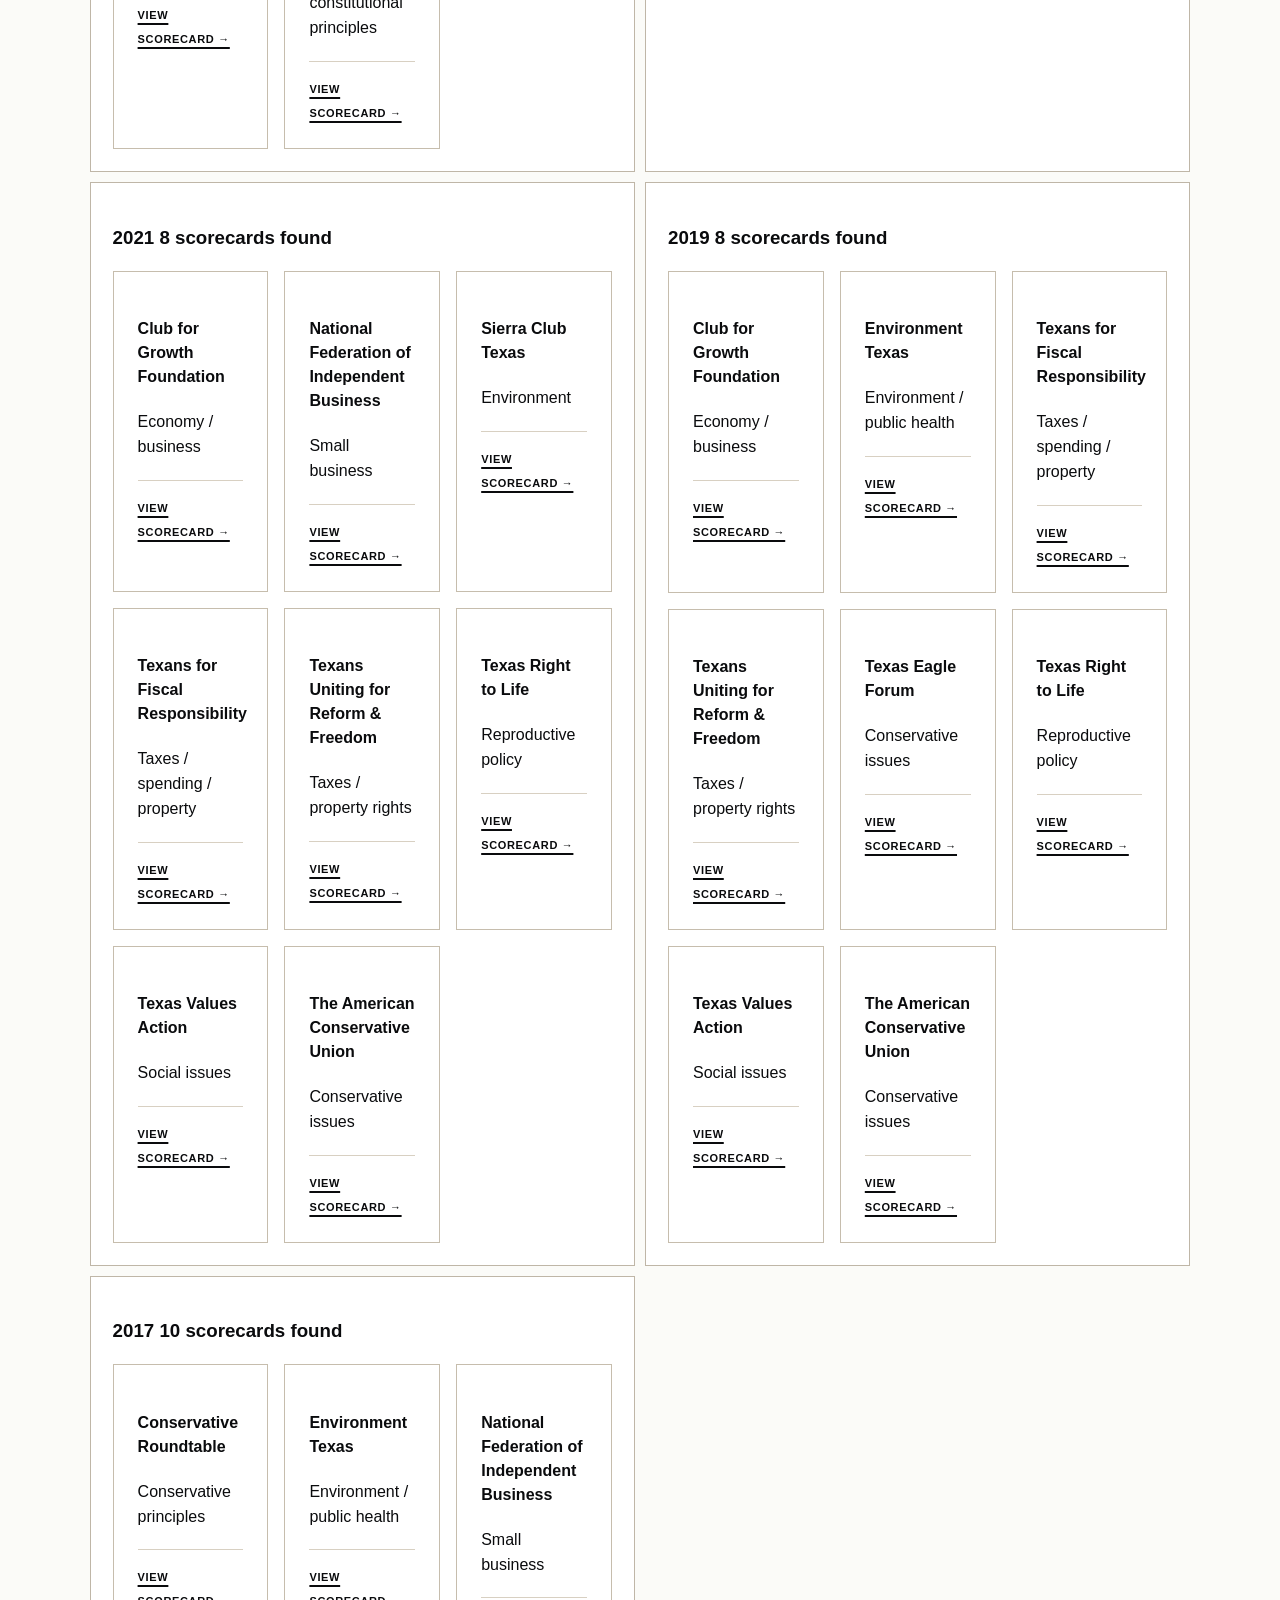
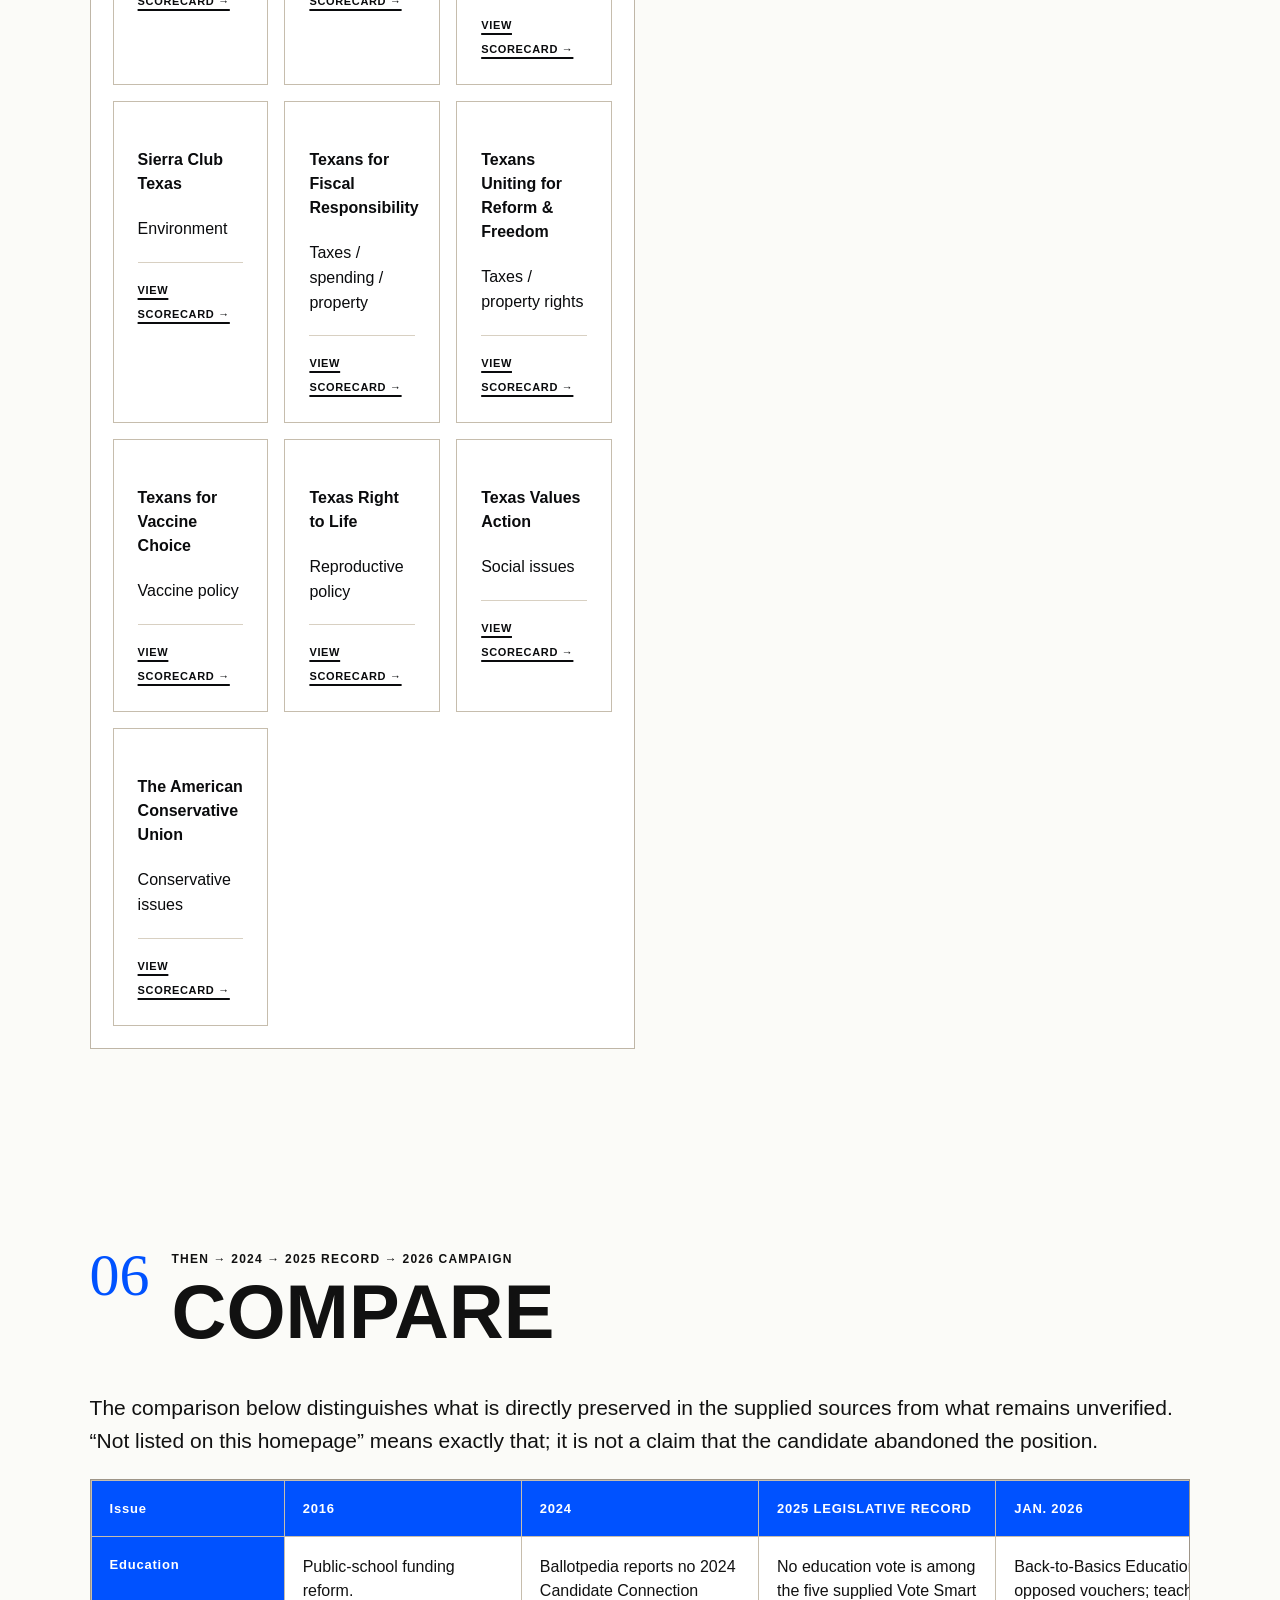
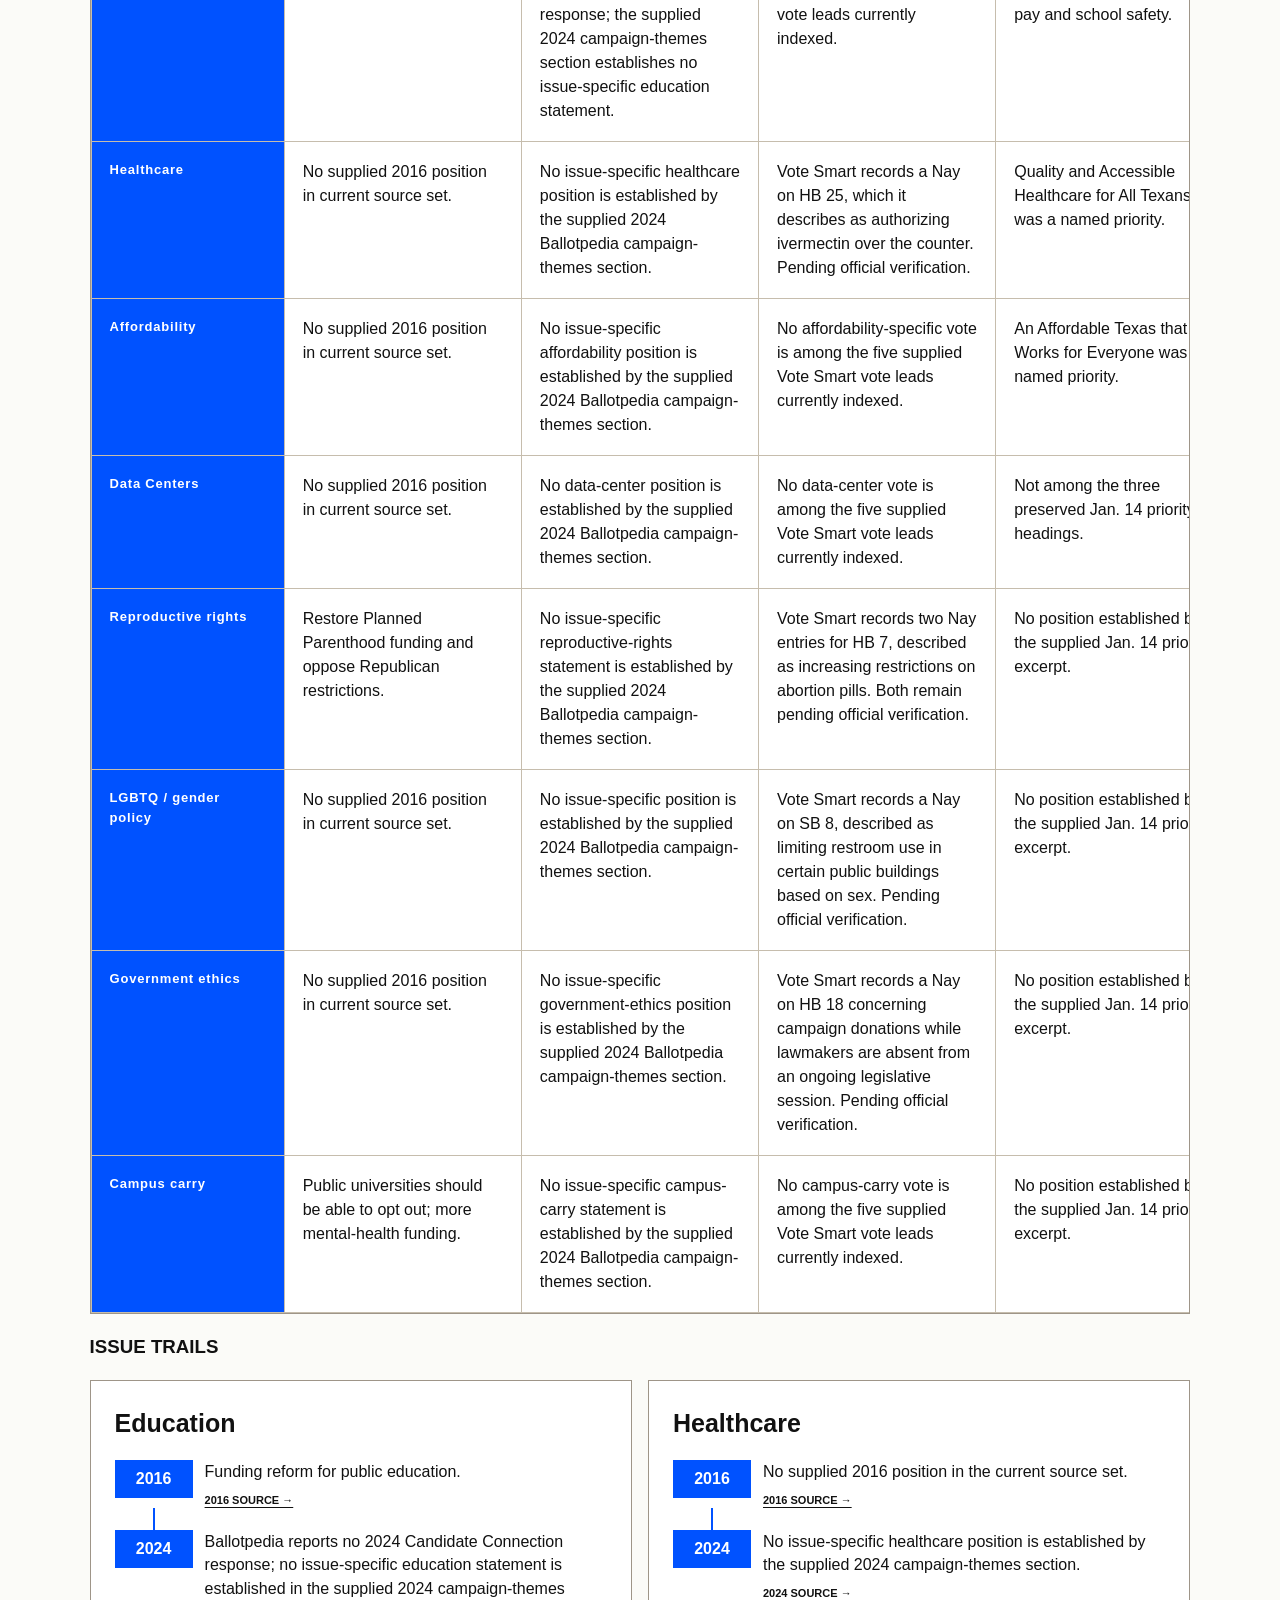
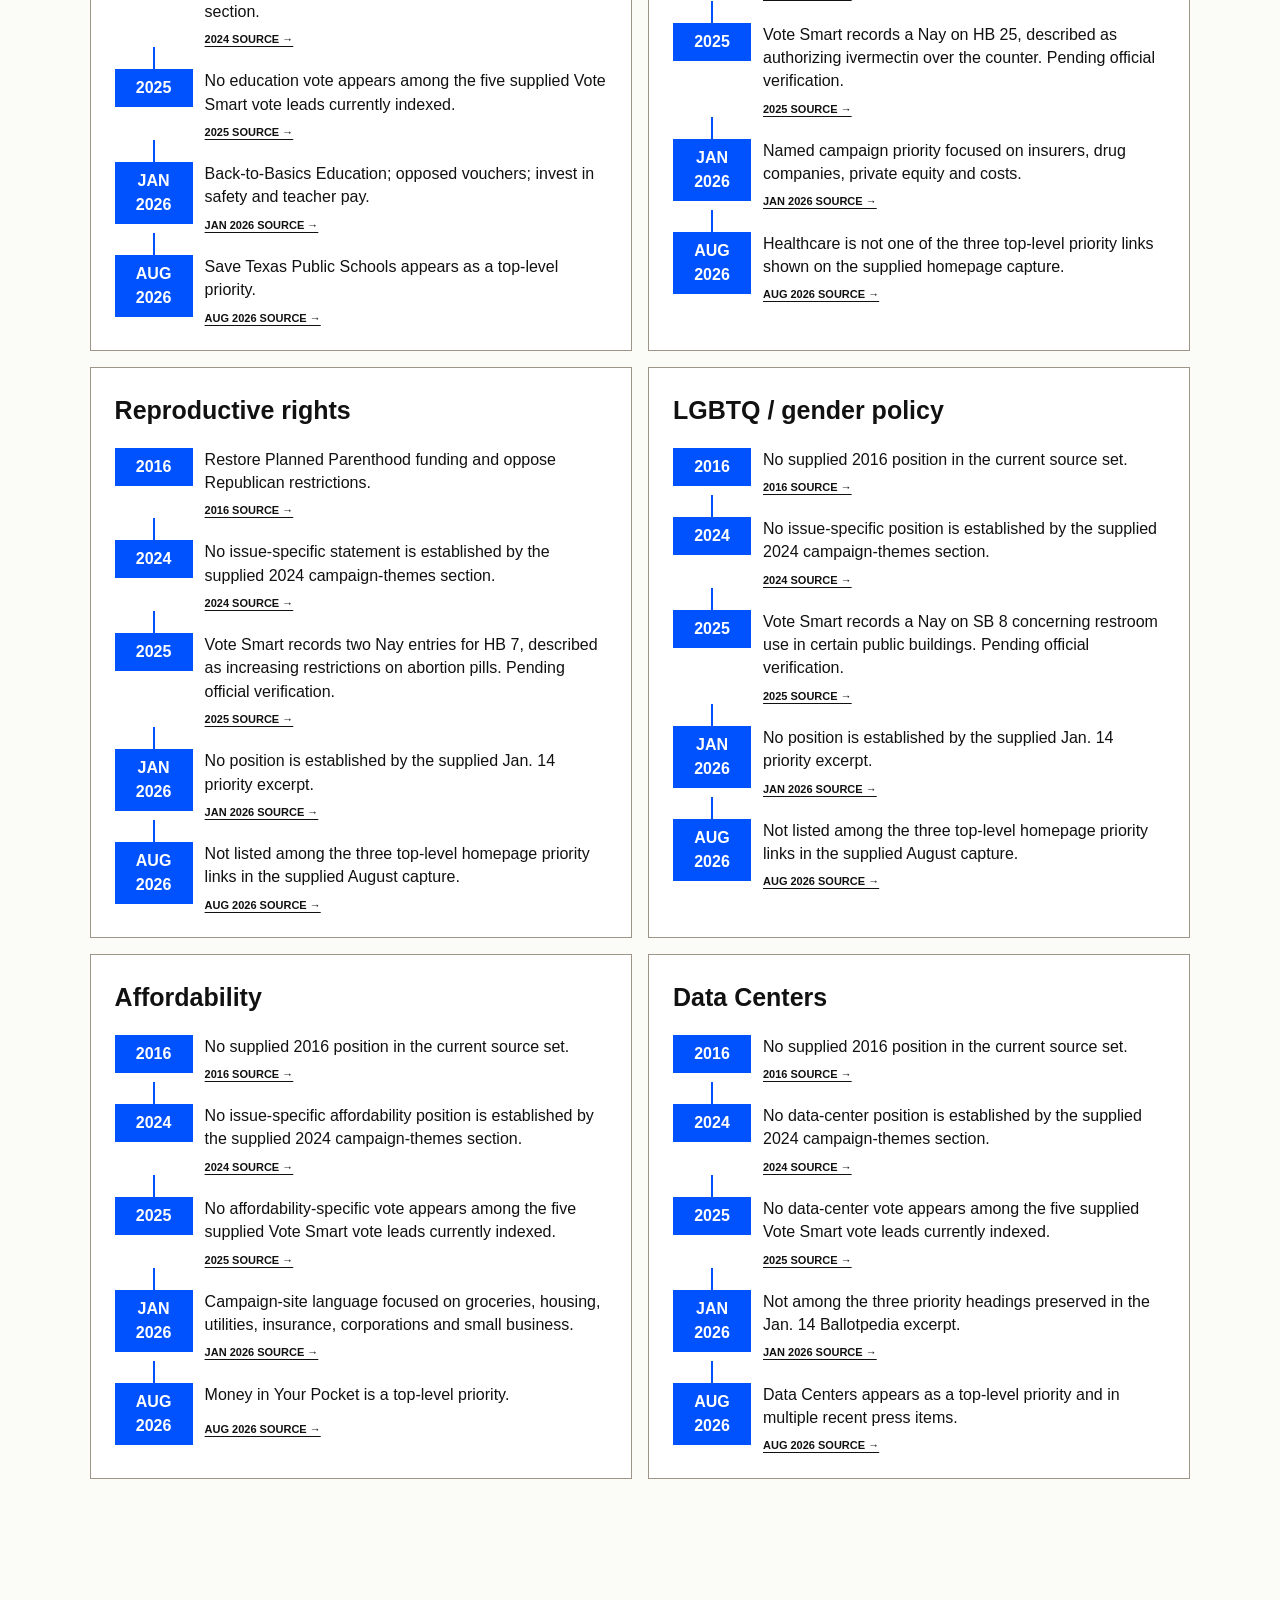
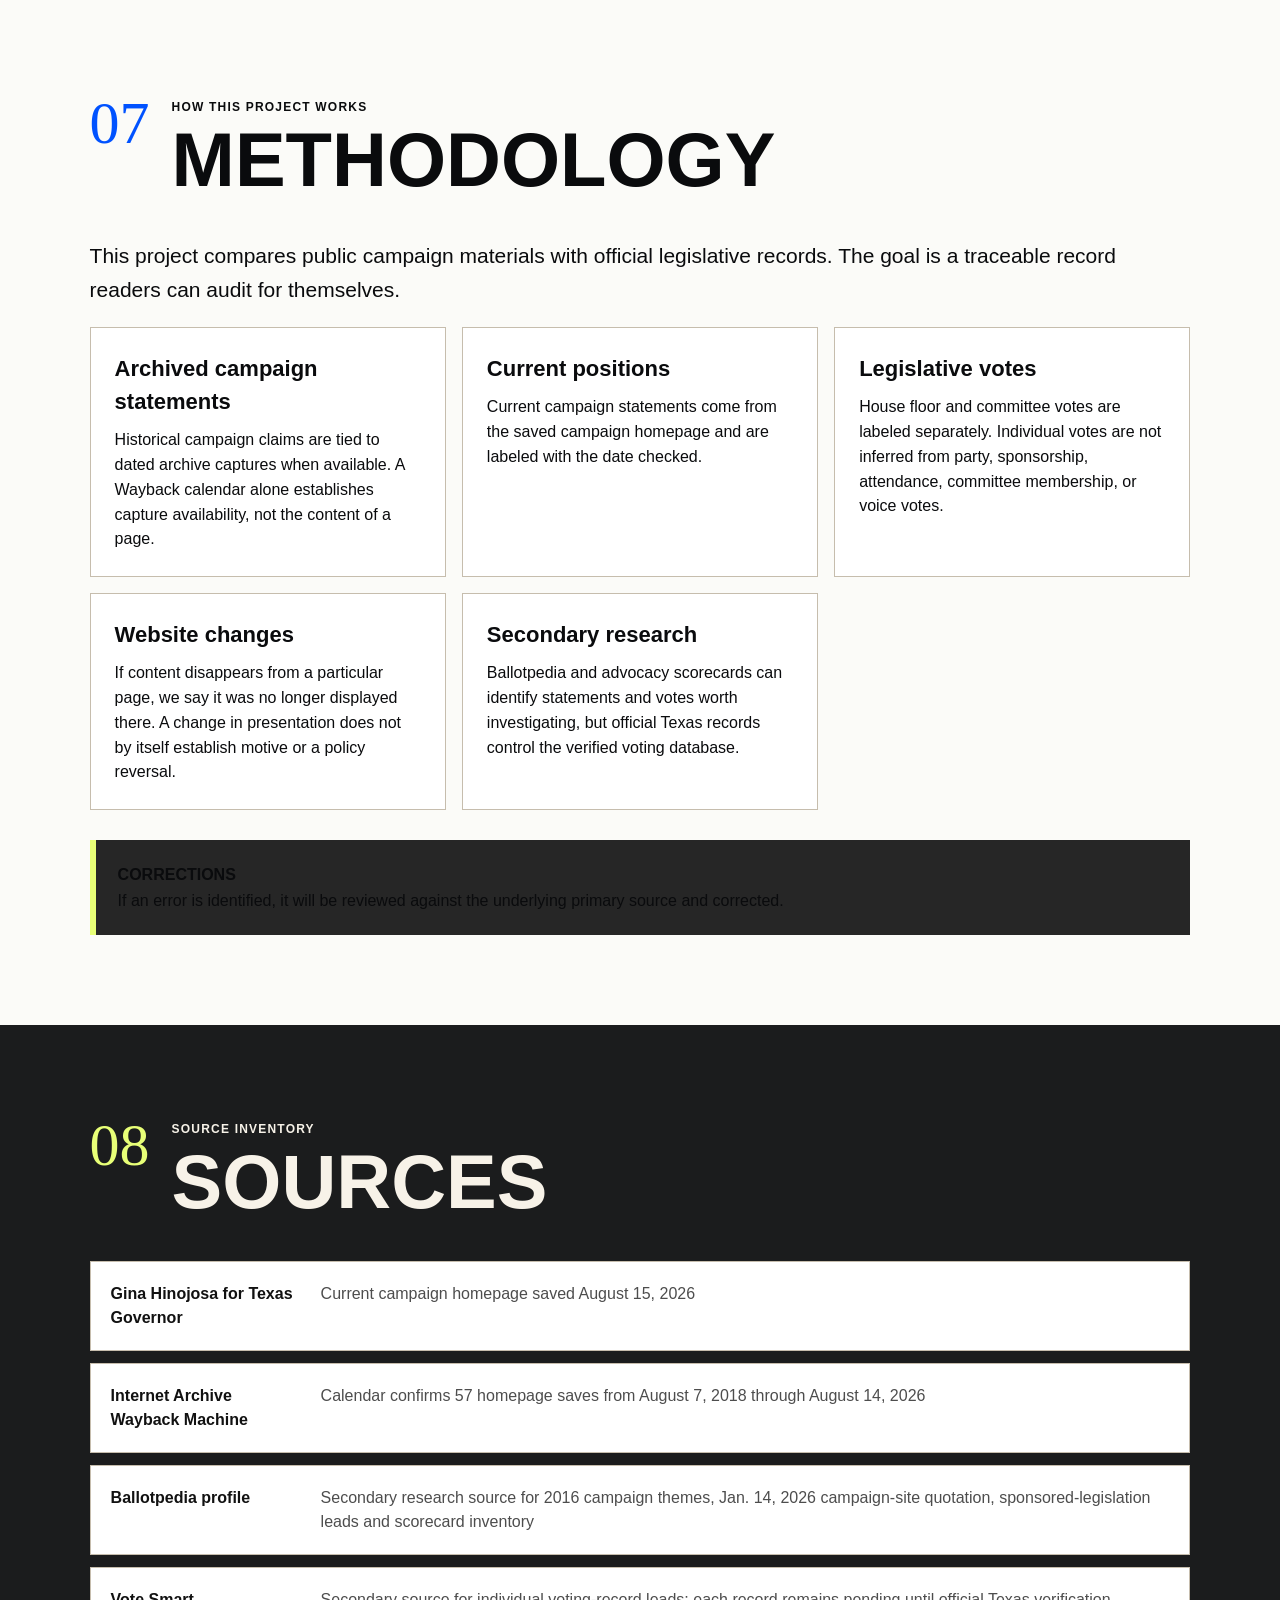
==== commit 847ddecc: "Add files via upload" ====
--- a/index.html
+++ b/index.html
@@ -43,11 +43,11 @@
 <article class="card"><span class="currentBadge" data-i18n="preservedJan">PRESERVED JAN. 14, 2026</span><h3 data-i18n="education2026Title">Back-to-Basics Education</h3><p data-i18n="education2026Text">The preserved campaign-site language opposed school privatization and vouchers, and called for investment in school safety and teacher pay.</p><div class="claim-actions"><a data-i18n="viewSecondarySource" href="https://ballotpedia.org/Gina_Hinojosa" rel="noopener" target="_blank">VIEW SECONDARY SOURCE →</a></div></article>
 </div></section>
 
-<section aria-labelledby="voting-record-title" class="section dark" id="voting"><div class="sectionHead"><span aria-hidden="true">04</span><div><p data-i18n="officialHouse">Voting leads + official verification</p><h2 data-i18n="votingRecordTitle" id="voting-record-title">VOTING RECORD</h2></div></div><p class="lede" data-i18n="votingLede">The supplied Vote Smart voting records are loaded here now and clearly marked PENDING OFFICIAL VERIFICATION. Texas Legislature Online and certified House Journals remain controlling for VERIFIED status. We do not infer votes from party, sponsorship, attendance, committee membership, or voice votes.</p><div class="voteStats"><div><strong id="vote-total">0</strong><span data-i18n="verifiedRecords">LOADED VOTE RECORDS</span></div><div><strong id="vote-yes">0</strong><span data-i18n="yesVotes">YES</span></div><div><strong id="vote-no">0</strong><span data-i18n="noVotes">NO</span></div><div><strong id="vote-absent">0</strong><span data-i18n="absentVotes">ABSENT / EXCUSED</span></div></div><div class="voteTools"><label><span data-i18n="searchVotes">Search votes</span><input id="vote-search" data-i18n-placeholder="searchPlaceholder" type="search" placeholder="Bill, description, issue…"/></label><label><span data-i18n="sessionLabel">Session</span><select id="vote-session"></select></label><label><span data-i18n="categoryLabel">Issue</span><select id="vote-category"></select></label><label><span data-i18n="voteLabel">Vote</span><select id="vote-value"></select></label><label class="checkboxLabel"><input id="vote-key-only" type="checkbox"/><span data-i18n="keyOnly">Key votes only</span></label></div><p id="vote-status" class="data-status" role="status"></p><div id="vote-results" class="voteResults"></div></section>
+<section aria-labelledby="voting-record-title" class="section dark" id="voting"><div class="sectionHead"><span aria-hidden="true">04</span><div><p data-i18n="officialHouse">Voting leads + official verification</p><h2 data-i18n="votingRecordTitle" id="voting-record-title">VOTING RECORD</h2></div></div><p class="lede" data-i18n="votingLede">The supplied Vote Smart voting records are loaded here now and clearly marked PENDING OFFICIAL VERIFICATION. Texas Legislature Online and certified House Journals remain controlling for VERIFIED status. We do not infer votes from party, sponsorship, attendance, committee membership, or voice votes.</p><div class="voteStats"><div><strong id="vote-total">0</strong><span data-i18n="verifiedRecords">LOADED VOTE RECORDS</span></div><div><strong id="vote-yes">0</strong><span data-i18n="yesVotes">YES</span></div><div><strong id="vote-no">0</strong><span data-i18n="noVotes">NO</span></div><div><strong id="vote-absent">0</strong><span data-i18n="absentVotes">ABSENT / EXCUSED</span></div></div><div class="voteTools"><label><span data-i18n="searchVotes">Search votes</span><input id="vote-search" data-i18n-placeholder="searchPlaceholder" type="search" placeholder="Bill, description, issue…"/></label><label><span data-i18n="sessionLabel">Session</span><select id="vote-session"></select></label><label><span data-i18n="categoryLabel">Issue</span><select id="vote-category"></select></label><label><span data-i18n="voteLabel">Vote</span><select id="vote-value"></select></label><label class="checkboxLabel"><input id="vote-key-only" type="checkbox"/><span data-i18n="keyOnly">Key votes only</span></label></div><p id="vote-status" class="data-status" role="status"></p><div id="vote-results" class="voteResults"><noscript><p class="voteFallback">JavaScript is disabled. The voting dataset is included in <code>data/hinojosa-votes.json</code>.</p></noscript></div></section>
 
 <section aria-labelledby="scorecards-title" class="section" id="scorecards"><div class="sectionHead"><span aria-hidden="true">05</span><div><p data-i18n="secondaryResearch">Secondary research index</p><h2 data-i18n="scorecardsTitle" id="scorecards-title">LEGISLATIVE SCORECARDS</h2></div></div><p class="lede" data-i18n="scorecardsLede">The saved Ballotpedia profile lists Texas legislative scorecards from organizations across the political spectrum for sessions during Hinojosa's House service. They are research leads only. Any individual vote must be checked against the official Texas record before it appears above.</p><div class="scorecardStats"><div><strong id="scorecard-total">0</strong><span data-i18n="scorecardsIndexed">SCORECARDS INDEXED</span></div><div><strong id="scorecard-years">0</strong><span data-i18n="yearsCovered">YEARS WITH SCORECARDS</span></div><div><strong id="crosscheck-total">0</strong><span data-i18n="crosschecksVerified">OFFICIAL CROSS-CHECKS</span></div></div><div class="note"><strong data-i18n="sourceHierarchy">Source hierarchy:</strong> <span data-i18n="scorecardRuleText">Scorecards are secondary leads. Texas Legislature Online and certified House Journals control the individual vote shown in the Voting Record.</span></div><div id="scorecard-list" class="scorecardList"></div><p id="research-status" class="data-status" role="status"></p></section>
 
-<section aria-labelledby="compare-title" class="section dark" id="compare"><div class="sectionHead"><span aria-hidden="true">06</span><div><p data-i18n="thenTransitionNow">Then → archived → current</p><h2 data-i18n="compareTitle" id="compare-title">COMPARE</h2></div></div><p class="lede" data-i18n="compareLede">The comparison below distinguishes what is directly preserved in the supplied sources from what remains unverified. “Not listed on this homepage” means exactly that; it is not a claim that the candidate abandoned the position.</p><div class="tableWrap"><table><thead><tr><th data-i18n="issue">Issue</th><th>2016</th><th data-i18n="y2024">2024</th><th data-i18n="y2025">2025 LEGISLATIVE RECORD</th><th data-i18n="jan2026">JAN. 2026</th><th data-i18n="aug2026">AUG. 2026 HOMEPAGE</th></tr></thead><tbody id="compare-body"></tbody></table></div><h3 class="subsection-title" data-i18n="issueTrailsTitle">ISSUE TRAILS</h3><div id="issue-trails" class="issue-trails"></div></section>
+<section aria-labelledby="compare-title" class="section compare" id="compare"><div class="sectionHead"><span aria-hidden="true">06</span><div><p data-i18n="thenTransitionNow">Then → archived → current</p><h2 data-i18n="compareTitle" id="compare-title">COMPARE</h2></div></div><p class="lede" data-i18n="compareLede">The comparison below distinguishes what is directly preserved in the supplied sources from what remains unverified. “Not listed on this homepage” means exactly that; it is not a claim that the candidate abandoned the position.</p><div class="tableWrap"><table><thead><tr><th data-i18n="issue">Issue</th><th>2016</th><th data-i18n="y2024">2024</th><th data-i18n="y2025">2025 LEGISLATIVE RECORD</th><th data-i18n="jan2026">JAN. 2026</th><th data-i18n="aug2026">AUG. 2026 HOMEPAGE</th></tr></thead><tbody id="compare-body"></tbody></table></div><h3 class="subsection-title" data-i18n="issueTrailsTitle">ISSUE TRAILS</h3><div id="issue-trails" class="issue-trails"></div></section>
 
 <section aria-labelledby="methodology-title" class="section" id="methodology"><div class="sectionHead"><span aria-hidden="true">07</span><div><p data-i18n="howProjectWorks">How this project works</p><h2 data-i18n="methodTitle" id="methodology-title">METHODOLOGY</h2></div></div><p class="lede" data-i18n="methodLede">This project compares public campaign materials with official legislative records. The goal is a traceable record readers can audit for themselves.</p><div class="cards"><article class="card"><h3 data-i18n="methodArchiveTitle">Archived campaign statements</h3><p data-i18n="methodArchiveText">Historical campaign claims are tied to dated archive captures when available. A Wayback calendar alone establishes capture availability, not the content of a page.</p></article><article class="card"><h3 data-i18n="methodCurrentTitle">Current positions</h3><p data-i18n="methodCurrentText">Current campaign statements come from the saved campaign homepage and are labeled with the date checked.</p></article><article class="card"><h3 data-i18n="methodVotesTitle">Legislative votes</h3><p data-i18n="methodVotesText">House floor and committee votes are labeled separately. Individual votes are not inferred from party, sponsorship, attendance, committee membership, or voice votes.</p></article><article class="card"><h3 data-i18n="methodChangeTitle">Website changes</h3><p data-i18n="methodChangeText">If content disappears from a particular page, we say it was no longer displayed there. A change in presentation does not by itself establish motive or a policy reversal.</p></article><article class="card"><h3 data-i18n="methodSecondaryTitle">Secondary research</h3><p data-i18n="methodSecondaryText">Ballotpedia and advocacy scorecards can identify statements and votes worth investigating, but official Texas records control the verified voting database.</p></article></div><div class="note"><strong data-i18n="correctionsTitle">CORRECTIONS</strong><br/><span data-i18n="correctionsText">If an error is identified, it will be reviewed against the underlying primary source and corrected.</span></div></section>
 
--- a/styles.css
+++ b/styles.css
@@ -229,3 +229,19 @@
 .compare th{background:var(--blue)}
 .sourceList a:hover{border-color:var(--blue)}
 footer{background:#0a0b0d}
+
+
+/* Reliability + contrast fixes: Aug. 15, 2026 */
+#compare.compare{background:#fbfbf8;color:#111}
+#compare.compare .lede,#compare.compare .subsection-title{color:#111}
+#compare.compare .tableWrap{background:#fff;border-color:#9e9588}
+#compare.compare th{background:var(--blue);color:#fff}
+#compare.compare td{background:#fff;color:#111}
+#compare.compare .trail-card{background:#fff;color:#111;border-color:#9e9588}
+#compare.compare .trail-card h3,#compare.compare .trail-stage p,#compare.compare .trail-stage a{color:#111}
+#compare.compare .trail-stage>span{background:var(--blue);color:#fff}
+#compare.compare .trail-line{border-color:var(--blue)}
+#voting .voteCard{color:#111}
+#voting .voteCard a{color:#111}
+#voting .voteMeta{color:#555}
+#voting .voteFallback{background:#fff;color:#111;padding:18px;border:1px solid #c6bdad}
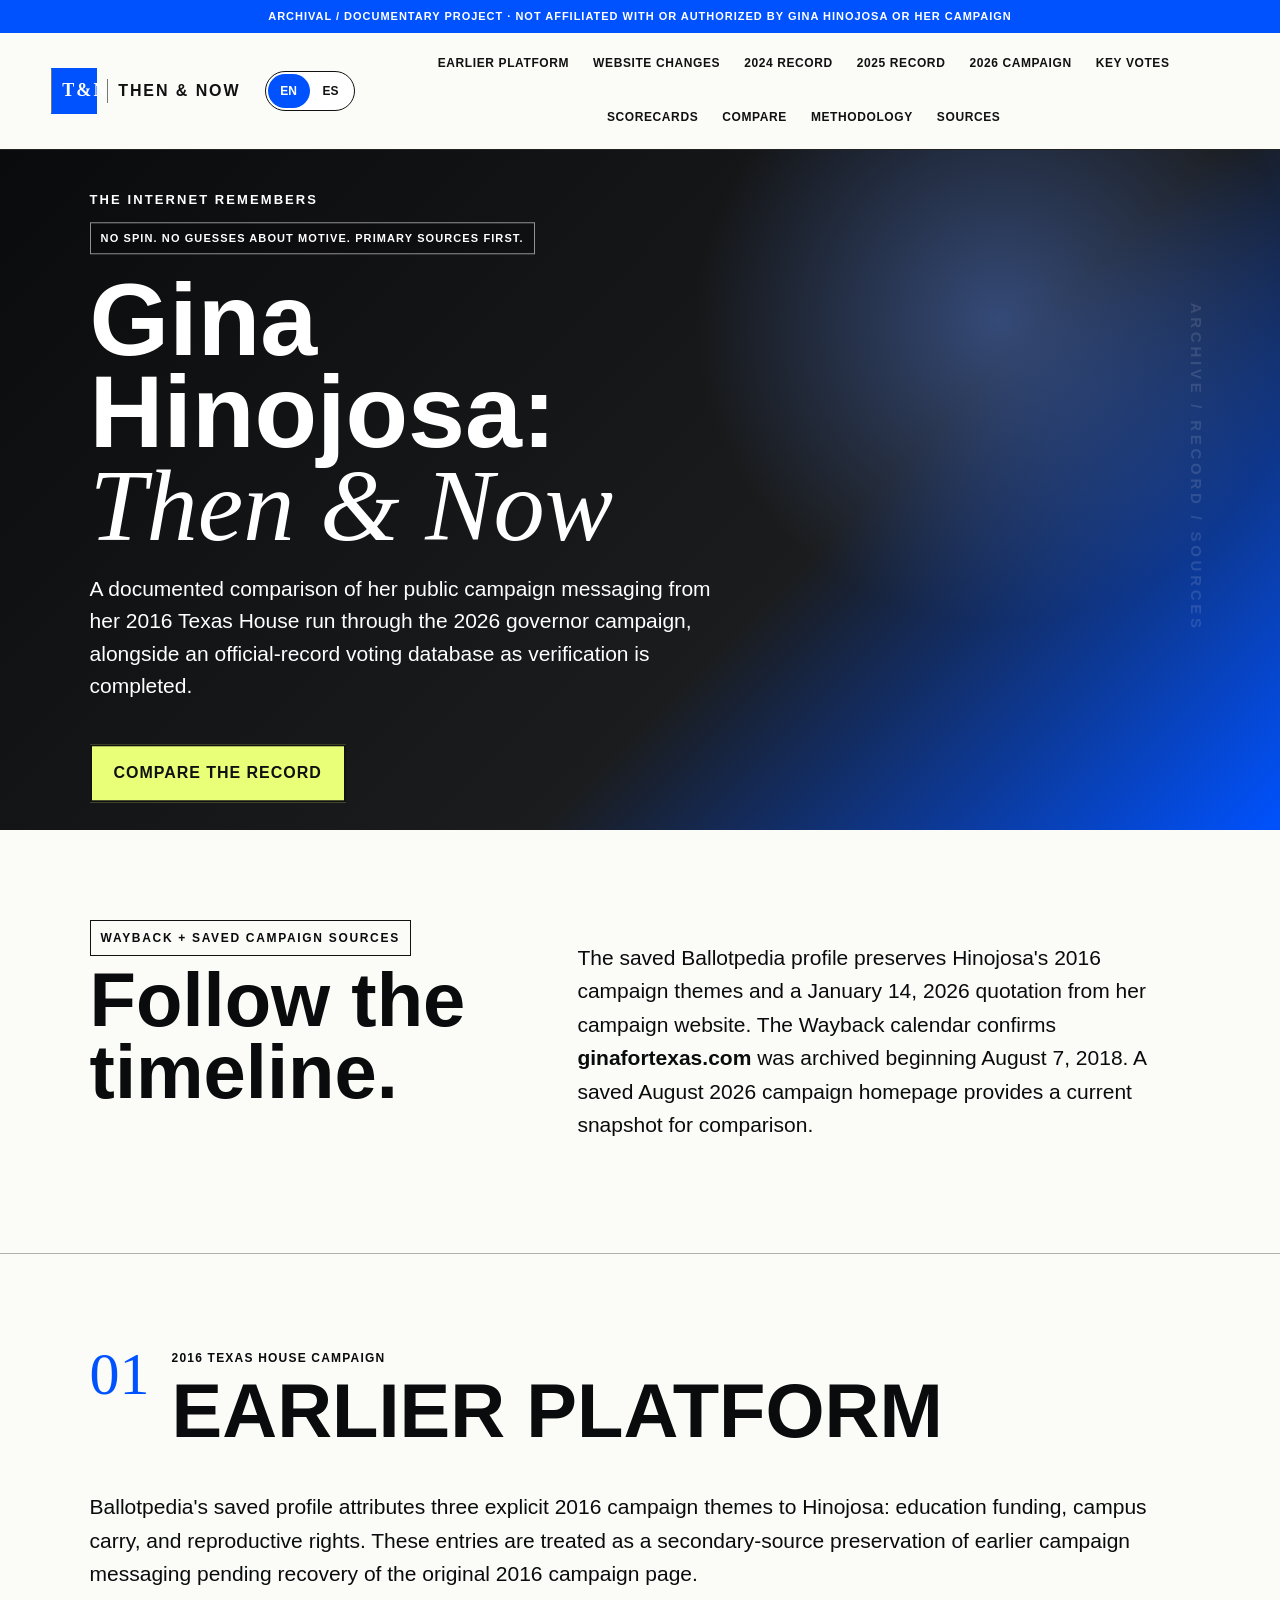
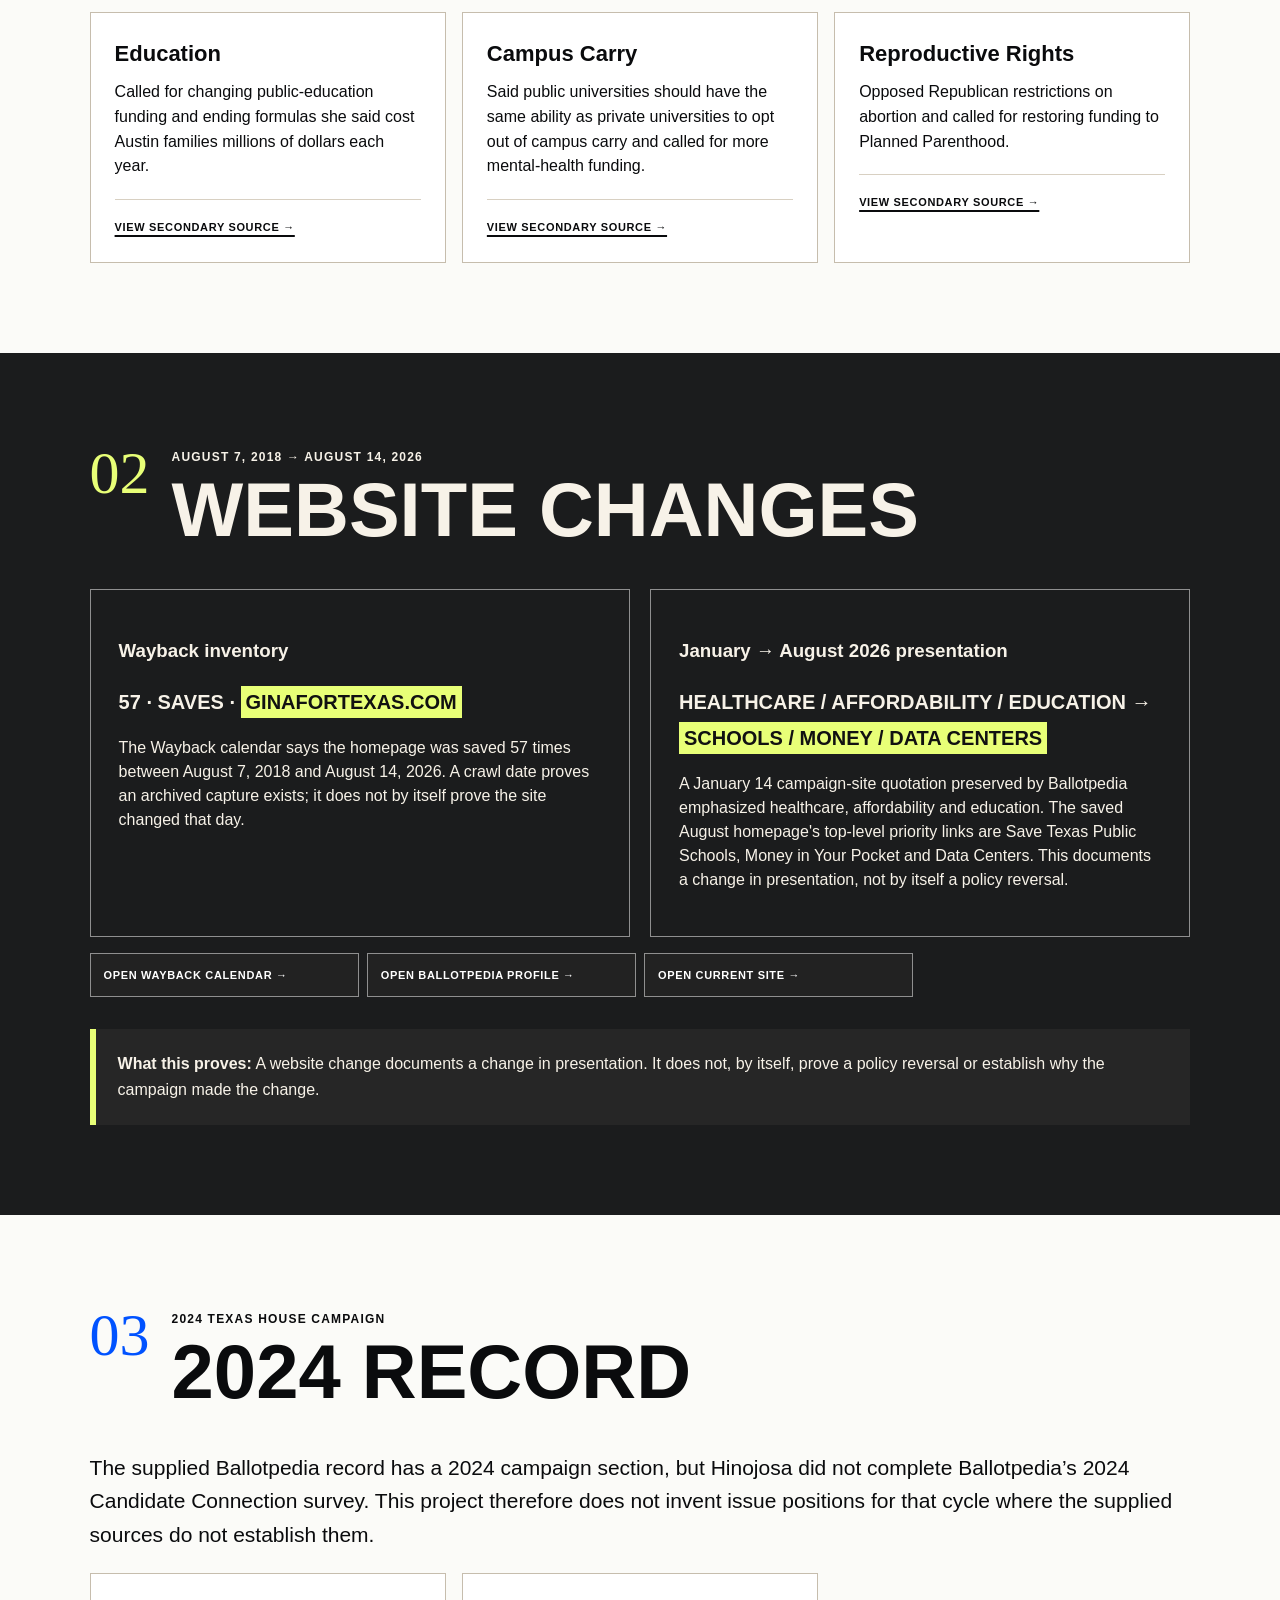
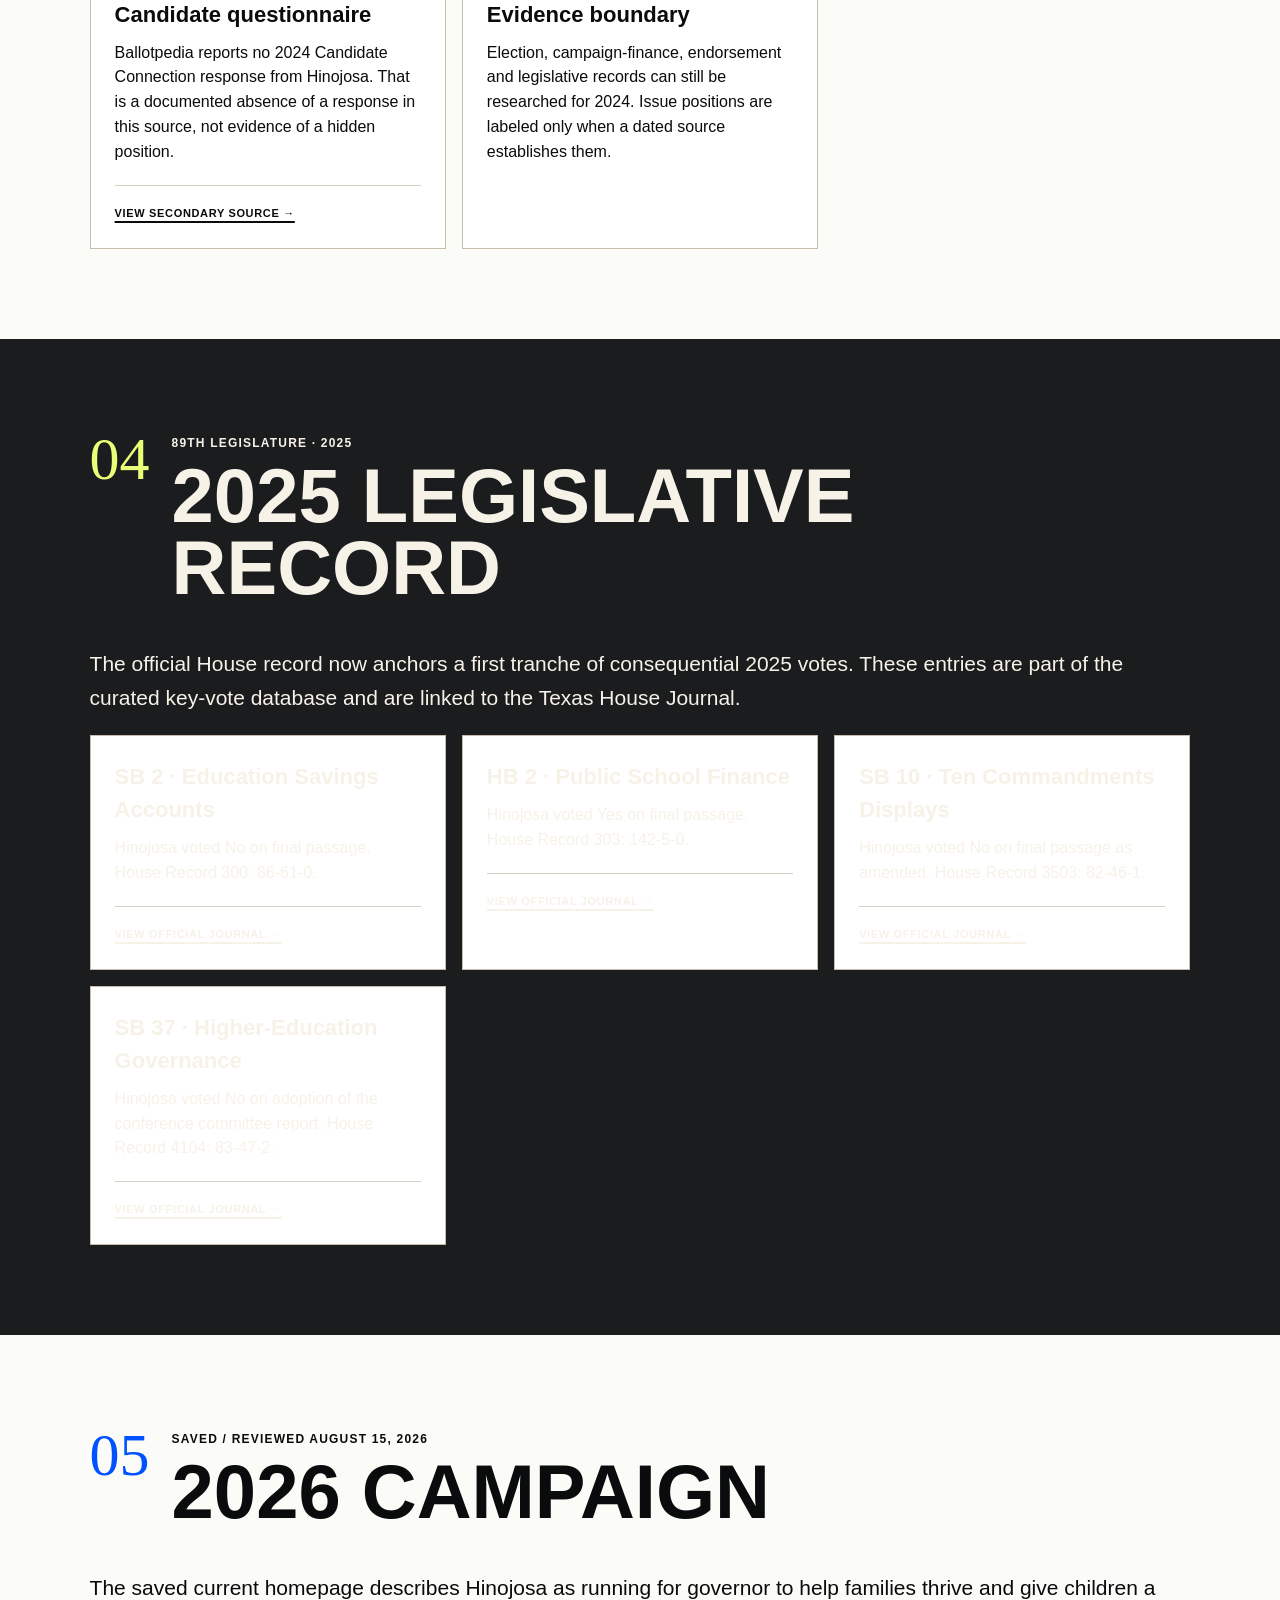
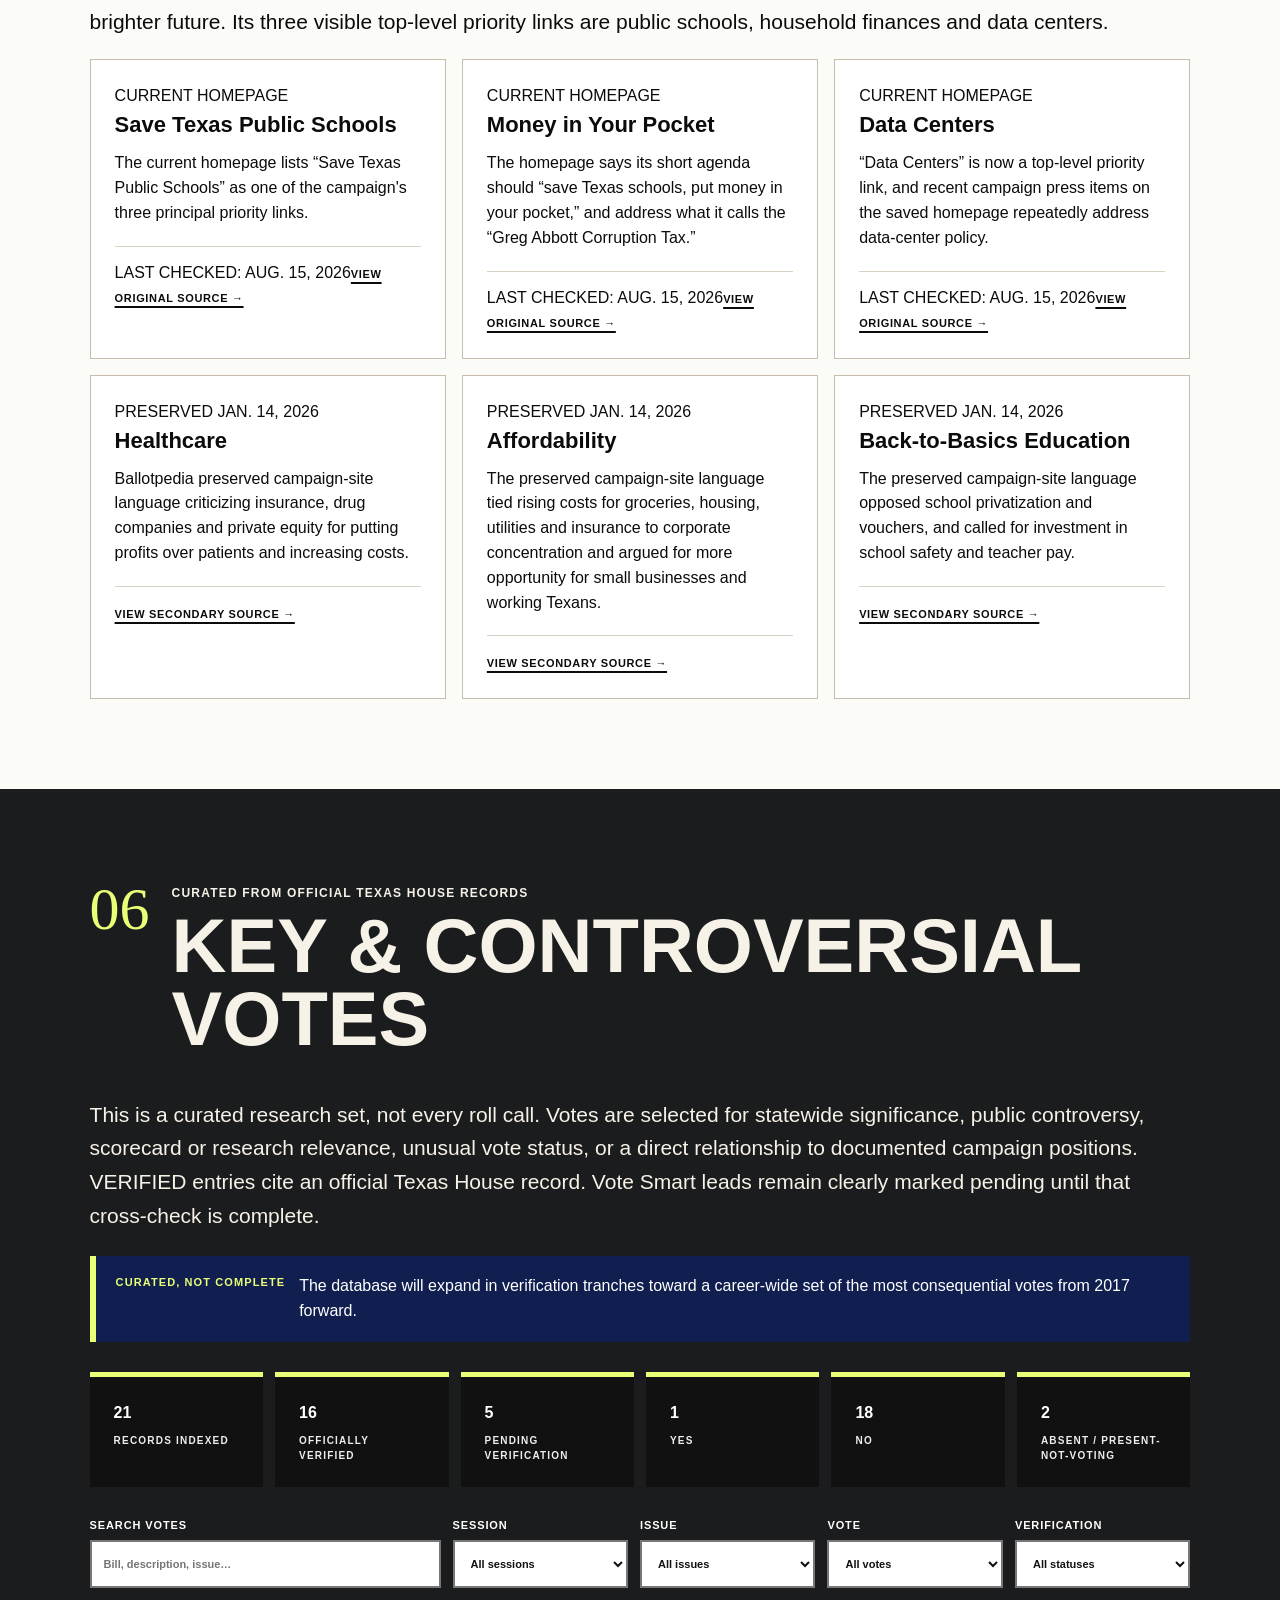
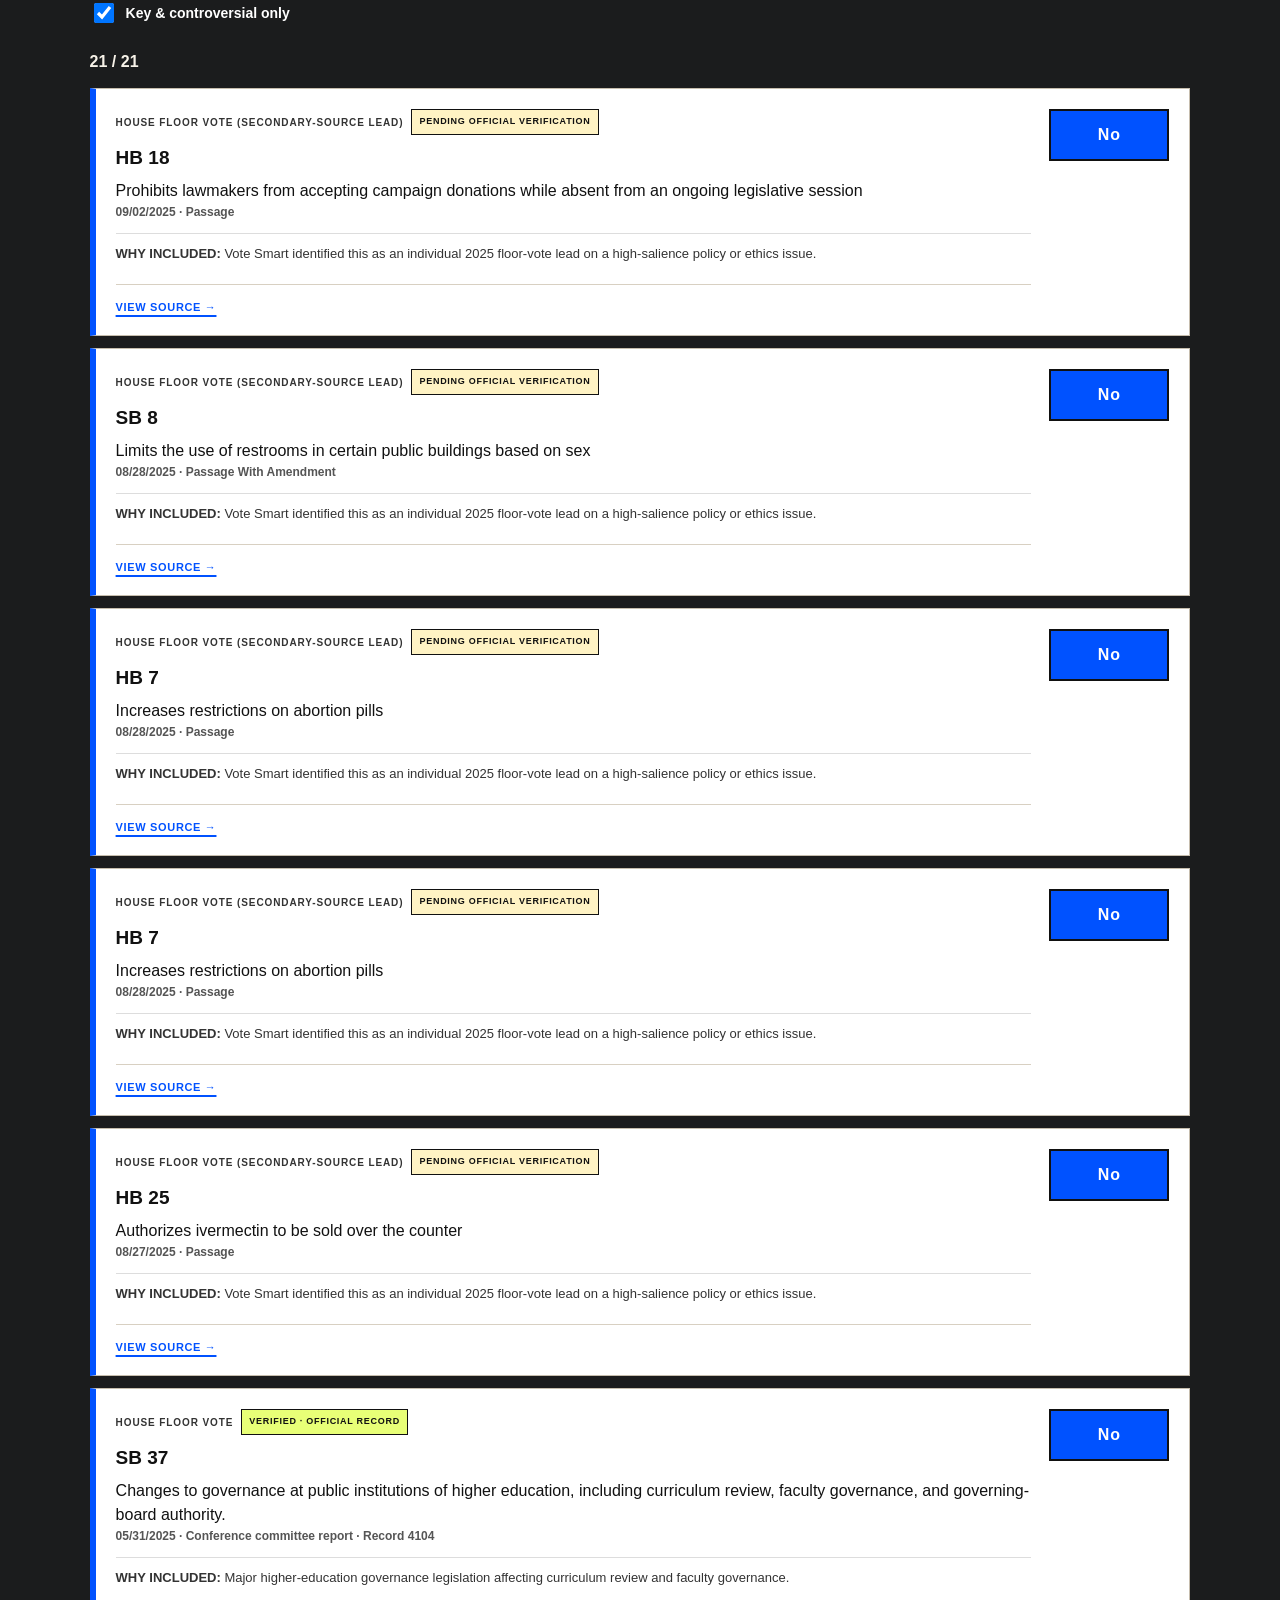
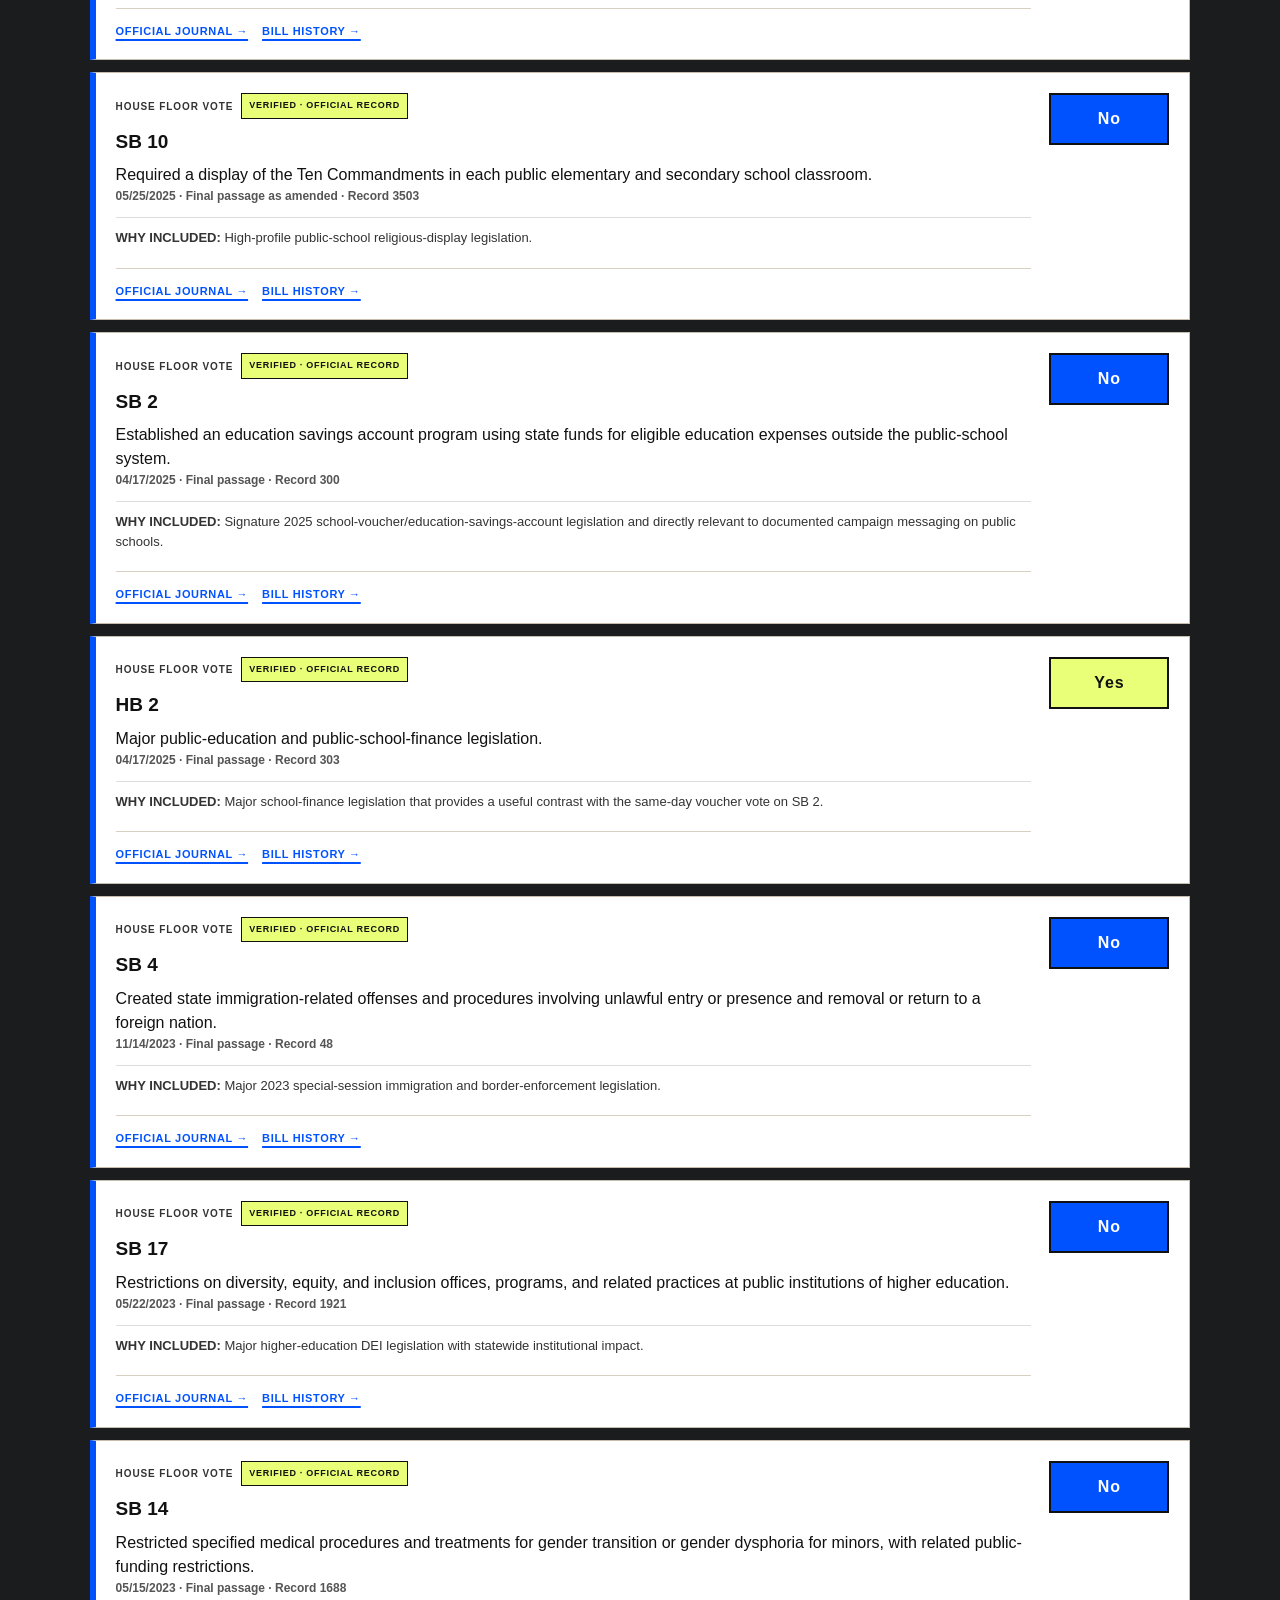
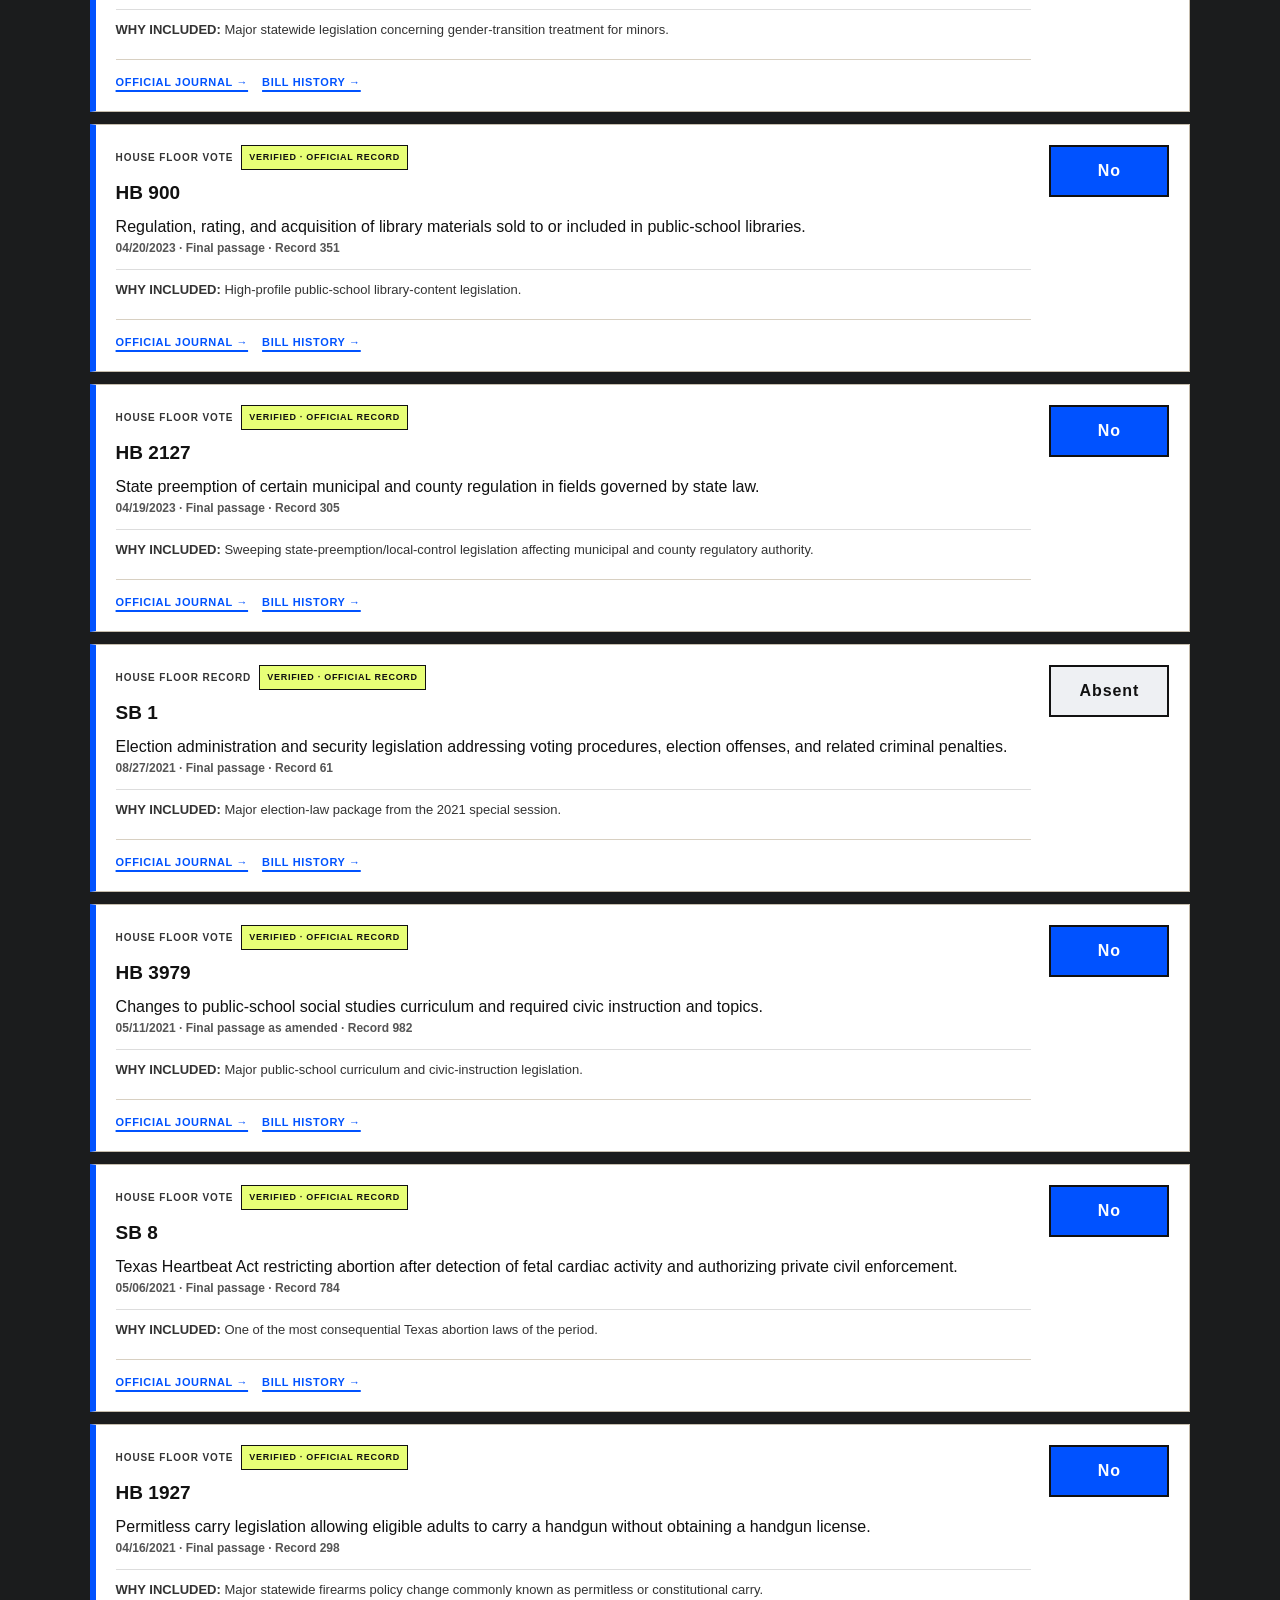
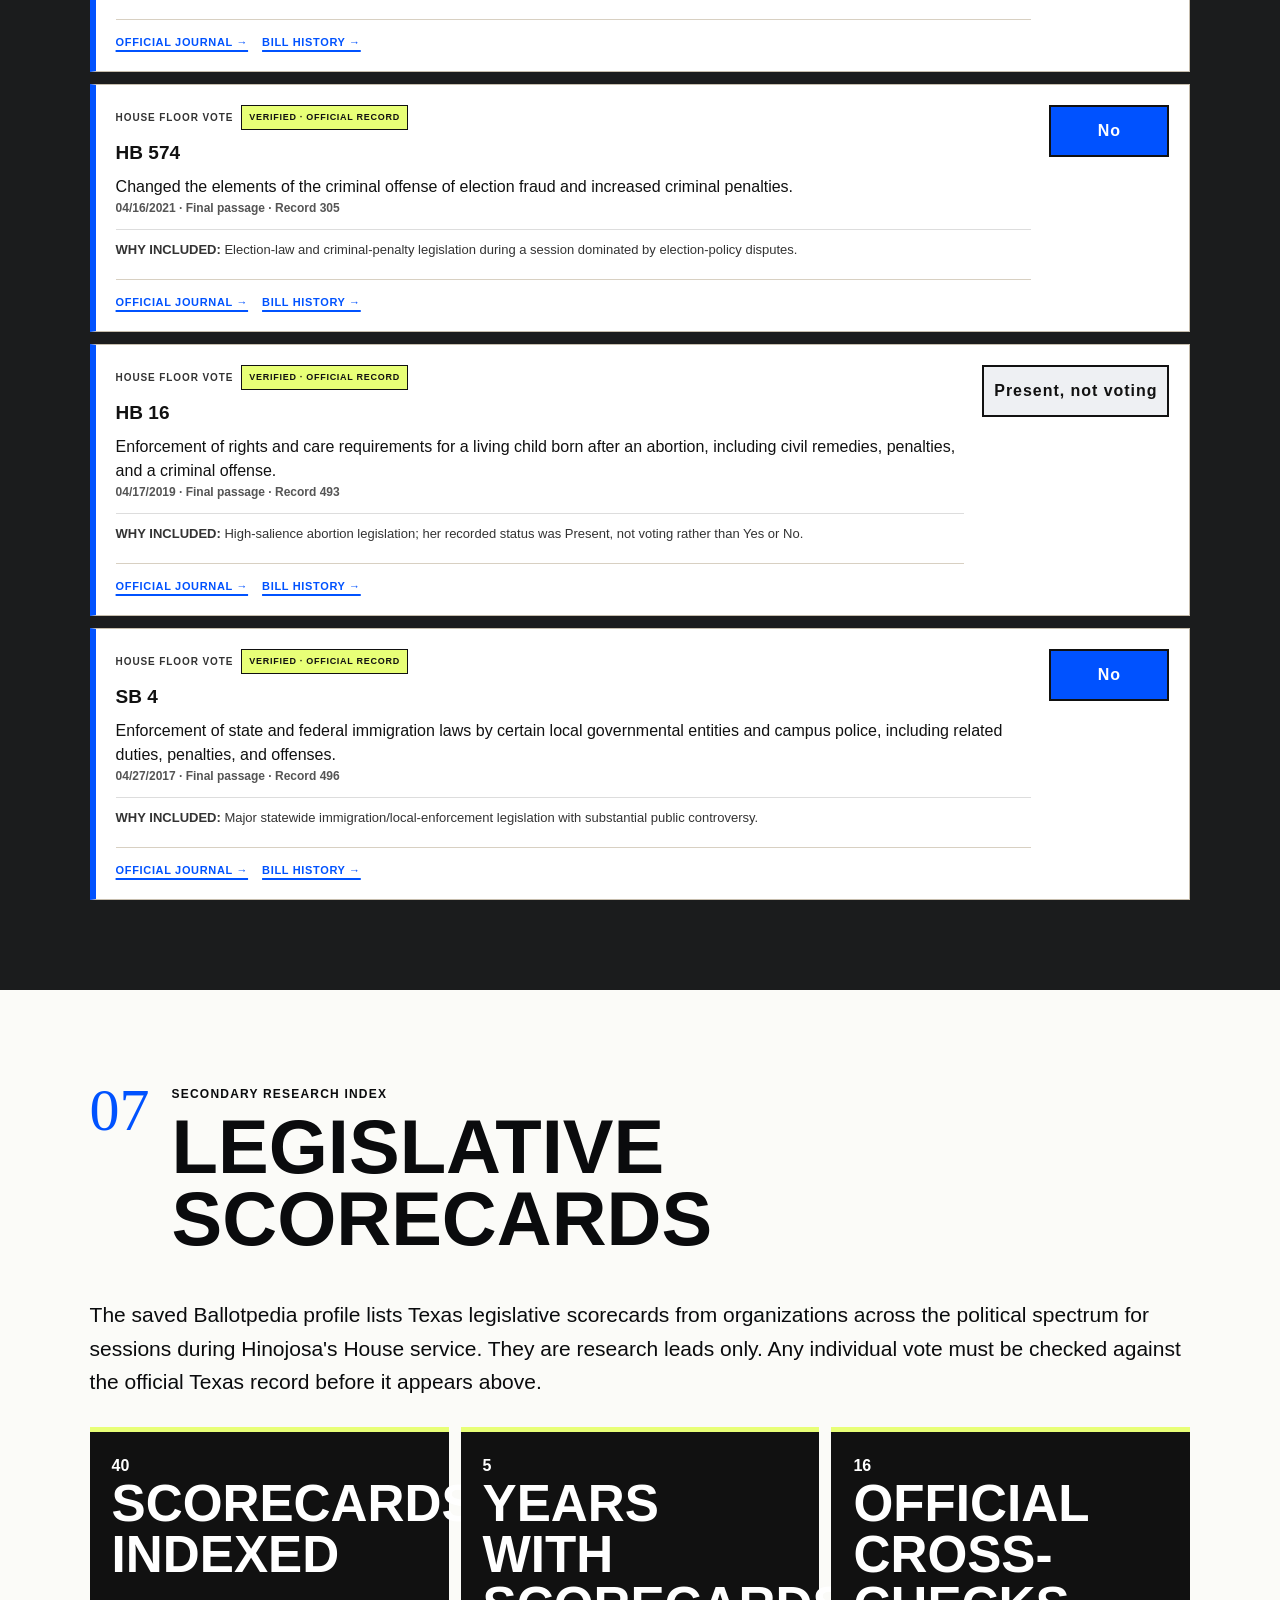
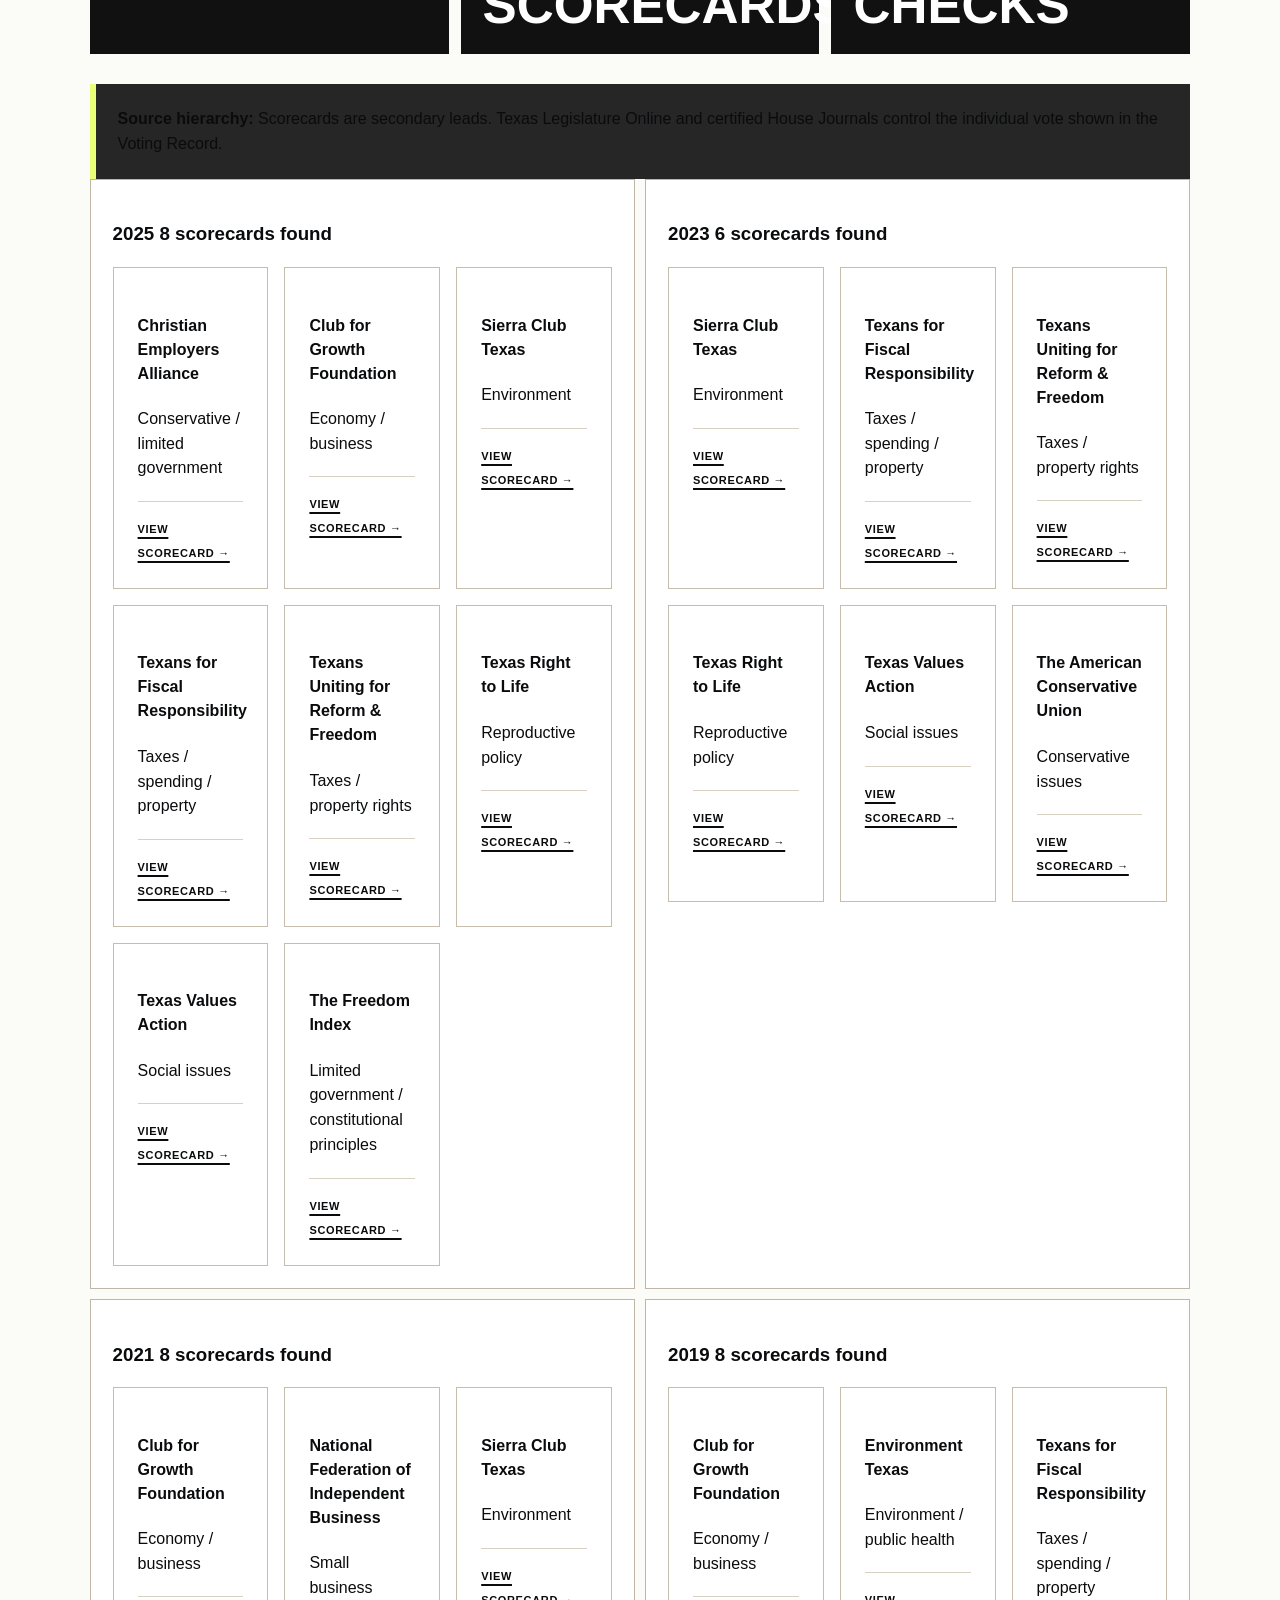
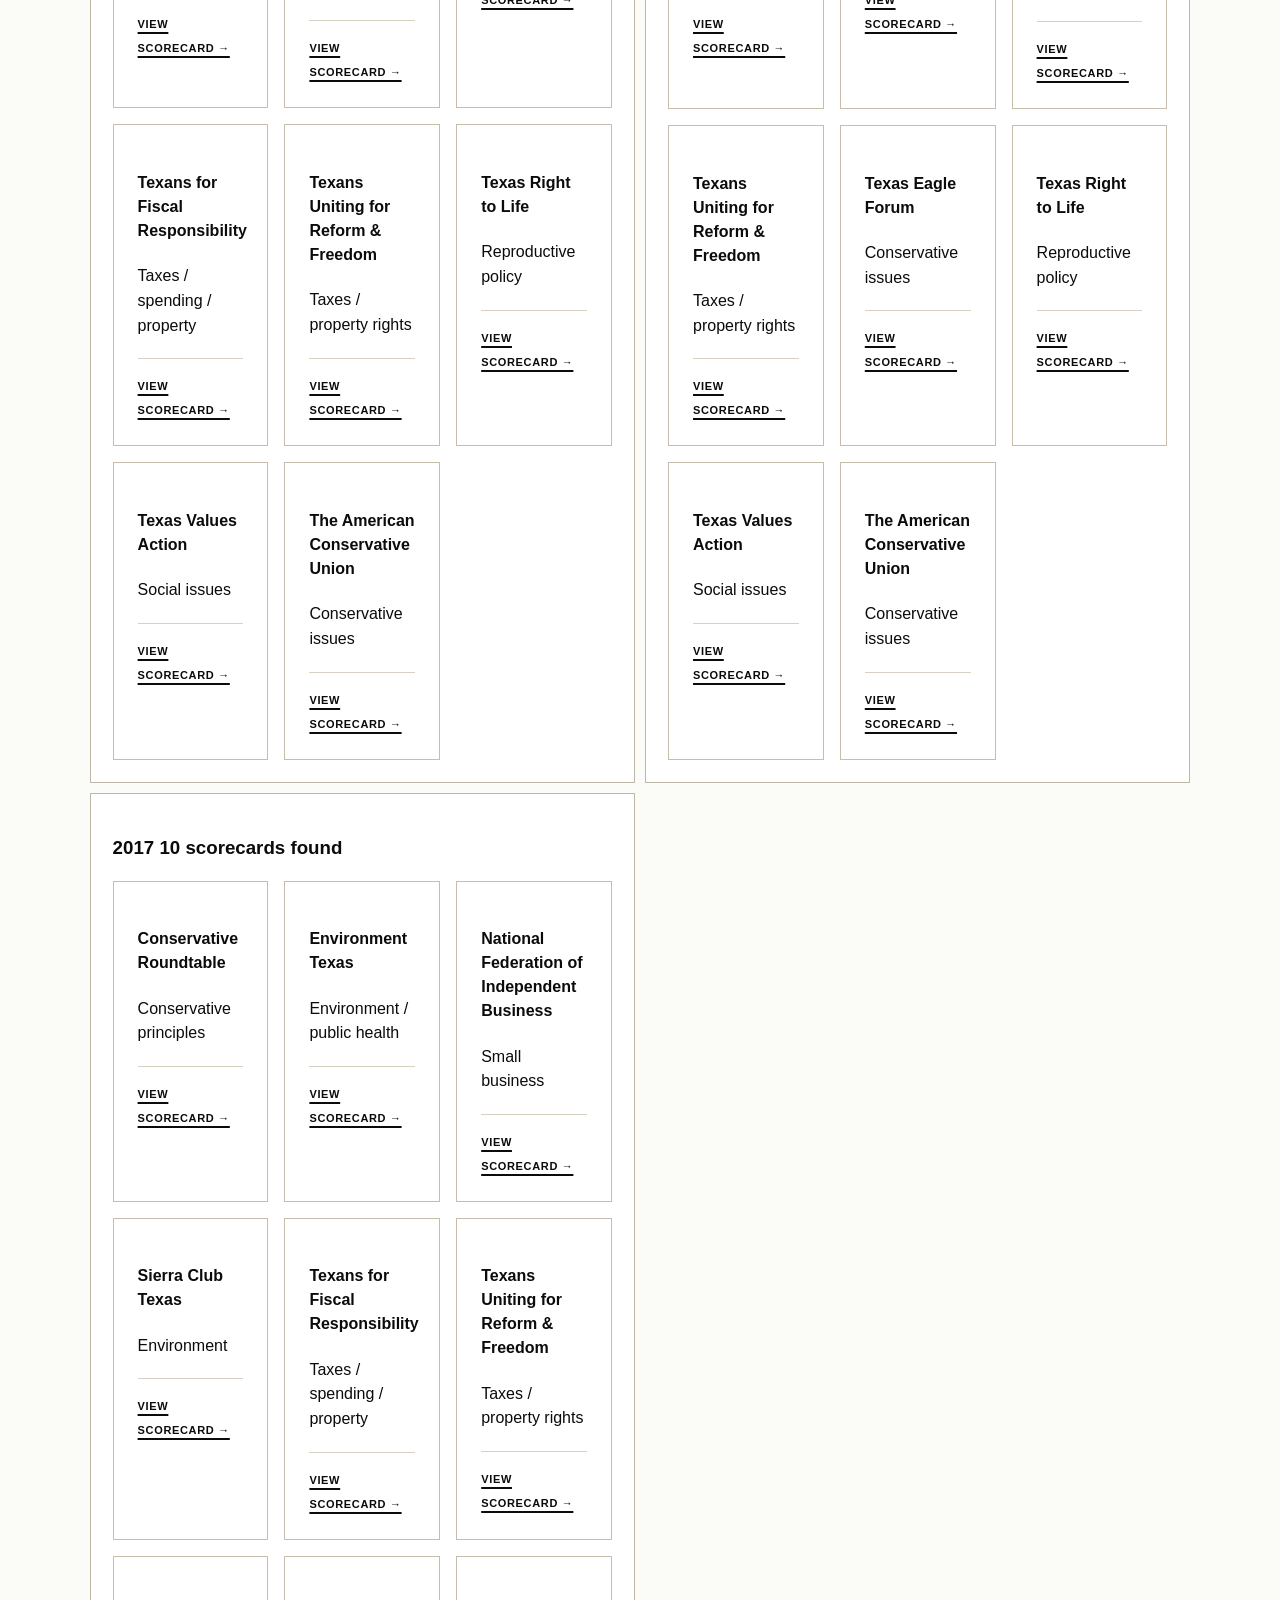
==== commit 9b64ca42: "Add files via upload" ====
--- a/index.html
+++ b/index.html
@@ -19,7 +19,7 @@
 <button aria-controls="primary-nav" aria-expanded="false" class="menu-toggle" type="button"><span aria-hidden="true" class="menu-icon"></span><span data-i18n="menu">Menu</span></button>
 </div>
 <nav aria-label="Primary navigation" id="primary-nav">
-<a data-i18n="navEarlier" href="#platform">EARLIER PLATFORM</a><a data-i18n="navChanges" href="#changes">WEBSITE CHANGES</a><a data-i18n="nav2026" href="#campaign2026">2026 CAMPAIGN</a><a data-i18n="navVoting" href="#voting">VOTING RECORD</a><a data-i18n="navScorecards" href="#scorecards">SCORECARDS</a><a data-i18n="navCompare" href="#compare">COMPARE</a><a data-i18n="navMethod" href="#methodology">METHODOLOGY</a><a data-i18n="navSources" href="#sources">SOURCES</a>
+<a data-i18n="navEarlier" href="#platform">EARLIER PLATFORM</a><a data-i18n="navChanges" href="#changes">WEBSITE CHANGES</a><a data-i18n="nav2024" href="#record2024">2024 RECORD</a><a data-i18n="nav2025" href="#record2025">2025 RECORD</a><a data-i18n="nav2026" href="#campaign2026">2026 CAMPAIGN</a><a data-i18n="navVoting" href="#voting">VOTING RECORD</a><a data-i18n="navScorecards" href="#scorecards">SCORECARDS</a><a data-i18n="navCompare" href="#compare">COMPARE</a><a data-i18n="navMethod" href="#methodology">METHODOLOGY</a><a data-i18n="navSources" href="#sources">SOURCES</a>
 </nav></div></header>
 <main id="main-content" tabindex="-1">
 <section aria-labelledby="hero-title" class="hero archive-hero" id="top"><div class="heroText"><p class="eyebrow" data-i18n="internetRemembers">THE INTERNET REMEMBERS</p><p class="archive-rule" data-i18n="archiveRule">NO SPIN. NO GUESSES ABOUT MOTIVE. PRIMARY SOURCES FIRST.</p><h1 id="hero-title"><span data-i18n="heroName">Gina Hinojosa:</span><br/><em data-i18n="heroThenNow">Then &amp; Now</em></h1><p data-i18n="heroDeck">A documented comparison of her public campaign messaging from her 2016 Texas House run through the 2026 governor campaign, alongside an official-record voting database as verification is completed.</p><a class="btn" data-i18n="compareRecord" href="#compare">COMPARE THE RECORD</a></div></section>
@@ -34,7 +34,12 @@
 
 <section aria-labelledby="changes-title" class="section dark" id="changes"><div class="sectionHead"><span aria-hidden="true">02</span><div><p data-i18n="archiveRange">August 7, 2018 → August 14, 2026</p><h2 data-i18n="changesTitle" id="changes-title">WEBSITE CHANGES</h2></div></div><div class="changeGrid"><div><h3 data-i18n="waybackInventory">Wayback inventory</h3><div class="navDemo">57 <b>·</b> SAVES <b>·</b> <mark>GINAFORTEXAS.COM</mark></div><p data-i18n="waybackInventoryText">The Wayback calendar says the homepage was saved 57 times between August 7, 2018 and August 14, 2026. A crawl date proves an archived capture exists; it does not by itself prove the site changed that day.</p></div><div><h3 data-i18n="janToAug">January → August 2026 presentation</h3><div class="navDemo">HEALTHCARE / AFFORDABILITY / EDUCATION <b>→</b> <mark>SCHOOLS / MONEY / DATA CENTERS</mark></div><p data-i18n="janToAugText">A January 14 campaign-site quotation preserved by Ballotpedia emphasized healthcare, affordability and education. The saved August homepage's top-level priority links are Save Texas Public Schools, Money in Your Pocket and Data Centers. This documents a change in presentation, not by itself a policy reversal.</p></div></div><div class="evidence-strip"><a data-i18n="openWayback" href="https://web.archive.org/web/*/https://ginafortexas.com/" rel="noopener" target="_blank">OPEN WAYBACK CALENDAR →</a><a data-i18n="openBallotpedia" href="https://ballotpedia.org/Gina_Hinojosa" rel="noopener" target="_blank">OPEN BALLOTPEDIA PROFILE →</a><a data-i18n="openCurrent" href="https://ginafortexas.com/" rel="noopener" target="_blank">OPEN CURRENT SITE →</a></div><div class="note"><strong data-i18n="whatProves">What this proves:</strong> <span data-i18n="whatProvesText">A website change documents a change in presentation. It does not, by itself, prove a policy reversal or establish why the campaign made the change.</span></div></section>
 
-<section aria-labelledby="campaign-title" class="section" id="campaign2026"><div class="sectionHead"><span aria-hidden="true">03</span><div><p data-i18n="reviewed">Saved / reviewed August 15, 2026</p><h2 data-i18n="campaignTitle" id="campaign-title">2026 CAMPAIGN</h2></div></div><p class="lede" data-i18n="campaignLede">The saved current homepage describes Hinojosa as running for governor to help families thrive and give children a brighter future. Its three visible top-level priority links are public schools, household finances and data centers.</p><div class="cards">
+
+<section aria-labelledby="record2024-title" class="section" id="record2024"><div class="sectionHead"><span aria-hidden="true">03</span><div><p data-i18n="record2024Date">2024 Texas House campaign</p><h2 data-i18n="record2024Title" id="record2024-title">2024 RECORD</h2></div></div><p class="lede" data-i18n="record2024Lede">The supplied Ballotpedia record has a 2024 campaign section, but Hinojosa did not complete Ballotpedia’s 2024 Candidate Connection survey. This project therefore does not invent issue positions for that cycle where the supplied sources do not establish them.</p><div class="cards"><article class="card"><h3 data-i18n="record2024SurveyTitle">Candidate questionnaire</h3><p data-i18n="record2024SurveyText">Ballotpedia reports no 2024 Candidate Connection response from Hinojosa. That is a documented absence of a response in this source, not evidence of a hidden position.</p><div class="claim-actions"><a data-i18n="viewSecondarySource" href="https://ballotpedia.org/Gina_Hinojosa" rel="noopener" target="_blank">VIEW SECONDARY SOURCE →</a></div></article><article class="card"><h3 data-i18n="record2024EvidenceTitle">Evidence boundary</h3><p data-i18n="record2024EvidenceText">Election, campaign-finance, endorsement and legislative records can still be researched for 2024. Issue positions are labeled only when a dated source establishes them.</p></article></div></section>
+
+<section aria-labelledby="record2025-title" class="section dark" id="record2025"><div class="sectionHead"><span aria-hidden="true">04</span><div><p data-i18n="record2025Date">89th Legislature · 2025</p><h2 data-i18n="record2025Title" id="record2025-title">2025 LEGISLATIVE RECORD</h2></div></div><p class="lede" data-i18n="record2025Lede">The official House record now anchors a first tranche of consequential 2025 votes. These entries are part of the curated key-vote database and are linked to the Texas House Journal.</p><div class="cards"><article class="card"><h3 data-i18n="voucherTitle">SB 2 · Education Savings Accounts</h3><p data-i18n="voucherText">Hinojosa voted No on final passage. House Record 300: 86-61-0.</p><div class="claim-actions"><a data-i18n="viewOfficialJournal" href="https://journals.house.texas.gov/hjrnl/89r/pdf/89RDAY46FINAL.PDF" rel="noopener" target="_blank">VIEW OFFICIAL JOURNAL →</a></div></article><article class="card"><h3 data-i18n="schoolFinanceTitle">HB 2 · Public School Finance</h3><p data-i18n="schoolFinanceText">Hinojosa voted Yes on final passage. House Record 303: 142-5-0.</p><div class="claim-actions"><a data-i18n="viewOfficialJournal" href="https://journals.house.texas.gov/hjrnl/89r/pdf/89RDAY46FINAL.PDF" rel="noopener" target="_blank">VIEW OFFICIAL JOURNAL →</a></div></article><article class="card"><h3 data-i18n="tenCommandmentsTitle">SB 10 · Ten Commandments Displays</h3><p data-i18n="tenCommandmentsText">Hinojosa voted No on final passage as amended. House Record 3503: 82-46-1.</p><div class="claim-actions"><a data-i18n="viewOfficialJournal" href="https://journals.house.texas.gov/hjrnl/89r/pdf/89RDAY73FINAL.PDF" rel="noopener" target="_blank">VIEW OFFICIAL JOURNAL →</a></div></article><article class="card"><h3 data-i18n="higherEdTitle">SB 37 · Higher-Education Governance</h3><p data-i18n="higherEdText">Hinojosa voted No on adoption of the conference committee report. House Record 4104: 83-47-2.</p><div class="claim-actions"><a data-i18n="viewOfficialJournal" href="https://journals.house.texas.gov/HJRNL/89R/HTML/89RDAY79FINAL.HTM" rel="noopener" target="_blank">VIEW OFFICIAL JOURNAL →</a></div></article></div></section>
+
+<section aria-labelledby="campaign-title" class="section" id="campaign2026"><div class="sectionHead"><span aria-hidden="true">05</span><div><p data-i18n="reviewed">Saved / reviewed August 15, 2026</p><h2 data-i18n="campaignTitle" id="campaign-title">2026 CAMPAIGN</h2></div></div><p class="lede" data-i18n="campaignLede">The saved current homepage describes Hinojosa as running for governor to help families thrive and give children a brighter future. Its three visible top-level priority links are public schools, household finances and data centers.</p><div class="cards">
 <article class="card"><span class="currentBadge" data-i18n="currentPosition">CURRENT HOMEPAGE</span><h3 data-i18n="schoolsTitle">Save Texas Public Schools</h3><p data-i18n="schoolsText">The current homepage lists “Save Texas Public Schools” as one of the campaign's three principal priority links.</p><div class="claim-actions"><span data-i18n="checked">LAST CHECKED: AUG. 15, 2026</span><a data-i18n="viewOriginal" href="https://ginafortexas.com/" rel="noopener" target="_blank">VIEW ORIGINAL SOURCE →</a></div></article>
 <article class="card"><span class="currentBadge" data-i18n="currentPosition">CURRENT HOMEPAGE</span><h3 data-i18n="moneyTitle">Money in Your Pocket</h3><p data-i18n="moneyText">The homepage says its short agenda should “save Texas schools, put money in your pocket,” and address what it calls the “Greg Abbott Corruption Tax.”</p><div class="claim-actions"><span data-i18n="checked">LAST CHECKED: AUG. 15, 2026</span><a data-i18n="viewOriginal" href="https://ginafortexas.com/" rel="noopener" target="_blank">VIEW ORIGINAL SOURCE →</a></div></article>
 <article class="card"><span class="currentBadge" data-i18n="currentPosition">CURRENT HOMEPAGE</span><h3 data-i18n="dataCentersTitle">Data Centers</h3><p data-i18n="dataCentersText">“Data Centers” is now a top-level priority link, and recent campaign press items on the saved homepage repeatedly address data-center policy.</p><div class="claim-actions"><span data-i18n="checked">LAST CHECKED: AUG. 15, 2026</span><a data-i18n="viewOriginal" href="https://ginafortexas.com/" rel="noopener" target="_blank">VIEW ORIGINAL SOURCE →</a></div></article>
@@ -43,15 +48,37 @@
 <article class="card"><span class="currentBadge" data-i18n="preservedJan">PRESERVED JAN. 14, 2026</span><h3 data-i18n="education2026Title">Back-to-Basics Education</h3><p data-i18n="education2026Text">The preserved campaign-site language opposed school privatization and vouchers, and called for investment in school safety and teacher pay.</p><div class="claim-actions"><a data-i18n="viewSecondarySource" href="https://ballotpedia.org/Gina_Hinojosa" rel="noopener" target="_blank">VIEW SECONDARY SOURCE →</a></div></article>
 </div></section>
 
-<section aria-labelledby="voting-record-title" class="section dark" id="voting"><div class="sectionHead"><span aria-hidden="true">04</span><div><p data-i18n="officialHouse">Voting leads + official verification</p><h2 data-i18n="votingRecordTitle" id="voting-record-title">VOTING RECORD</h2></div></div><p class="lede" data-i18n="votingLede">The supplied Vote Smart voting records are loaded here now and clearly marked PENDING OFFICIAL VERIFICATION. Texas Legislature Online and certified House Journals remain controlling for VERIFIED status. We do not infer votes from party, sponsorship, attendance, committee membership, or voice votes.</p><div class="voteStats"><div><strong id="vote-total">0</strong><span data-i18n="verifiedRecords">LOADED VOTE RECORDS</span></div><div><strong id="vote-yes">0</strong><span data-i18n="yesVotes">YES</span></div><div><strong id="vote-no">0</strong><span data-i18n="noVotes">NO</span></div><div><strong id="vote-absent">0</strong><span data-i18n="absentVotes">ABSENT / EXCUSED</span></div></div><div class="voteTools"><label><span data-i18n="searchVotes">Search votes</span><input id="vote-search" data-i18n-placeholder="searchPlaceholder" type="search" placeholder="Bill, description, issue…"/></label><label><span data-i18n="sessionLabel">Session</span><select id="vote-session"></select></label><label><span data-i18n="categoryLabel">Issue</span><select id="vote-category"></select></label><label><span data-i18n="voteLabel">Vote</span><select id="vote-value"></select></label><label class="checkboxLabel"><input id="vote-key-only" type="checkbox"/><span data-i18n="keyOnly">Key votes only</span></label></div><p id="vote-status" class="data-status" role="status"></p><div id="vote-results" class="voteResults"><noscript><p class="voteFallback">JavaScript is disabled. The voting dataset is included in <code>data/hinojosa-votes.json</code>.</p></noscript></div></section>
+<section aria-labelledby="voting-record-title" class="section dark" id="voting">
+<div class="sectionHead"><span aria-hidden="true">06</span><div><p data-i18n="officialHouse">CURATED FROM OFFICIAL TEXAS HOUSE RECORDS</p><h2 data-i18n="votingRecordTitle" id="voting-record-title">KEY &amp; CONTROVERSIAL VOTES</h2></div></div>
+<p class="lede" data-i18n="votingLede">This is a curated research set, not every roll call. Votes are selected for statewide significance, public controversy, scorecard or research relevance, unusual vote status, or a direct relationship to documented campaign positions. VERIFIED entries cite an official Texas House record. Vote Smart leads remain clearly marked pending until that cross-check is complete.</p>
+<div class="evidenceNote" role="note"><strong data-i18n="curatedNotComplete">CURATED, NOT COMPLETE</strong><span data-i18n="curatedExplainer">The database will expand in verification tranches toward a career-wide set of the most consequential votes from 2017 forward.</span></div>
+<div class="voteStats">
+<div><strong id="vote-total">21</strong><small data-i18n="recordsIndexed">RECORDS INDEXED</small></div>
+<div><strong id="vote-verified">16</strong><small data-i18n="officialVerified">OFFICIALLY VERIFIED</small></div>
+<div><strong id="vote-pending">5</strong><small data-i18n="pendingVerification">PENDING VERIFICATION</small></div>
+<div><strong id="vote-yes">1</strong><small data-i18n="yesVotes">YES</small></div>
+<div><strong id="vote-no">18</strong><small data-i18n="noVotes">NO</small></div>
+<div><strong id="vote-absent">2</strong><small data-i18n="nonVoteStatuses">ABSENT / PRESENT-NOT-VOTING</small></div>
+</div>
+<div class="voteTools">
+<label><span data-i18n="searchVotes">Search votes</span><input id="vote-search" data-i18n-placeholder="searchPlaceholder" type="search" placeholder="Bill, description, issue…"/></label>
+<label><span data-i18n="sessionLabel">Session</span><select id="vote-session"></select></label>
+<label><span data-i18n="categoryLabel">Issue</span><select id="vote-category"></select></label>
+<label><span data-i18n="voteLabel">Vote</span><select id="vote-value"></select></label>
+<label><span data-i18n="verificationLabel">Verification</span><select id="vote-verification"></select></label>
+<label class="checkboxLabel"><input id="vote-key-only" type="checkbox" checked/><span data-i18n="keyOnly">Key votes only</span></label>
+</div>
+<p id="vote-status" class="data-status" role="status"></p>
+<div id="vote-results" class="voteResults"><article class="voteCard staticVoteCard"><div class="voteMain"><div class="voteTopline"><span class="voteType">HOUSE FLOOR VOTE (SECONDARY-SOURCE LEAD)</span><span class="verifyBadge pending">PENDING OFFICIAL VERIFICATION</span></div><h3>HB 18</h3><p>Prohibits lawmakers from accepting campaign donations while absent from an ongoing legislative session</p><p class="voteMeta">09/02/2025 · Passage</p><p class="whyIncluded"><strong>WHY INCLUDED:</strong> Vote Smart identified this as an individual 2025 floor-vote lead on a high-salience policy or ethics issue.</p><div class="claim-actions"><a href="https://votesmart.org/bill/41318/114525/166708/gina-hinojosa-voted-nay-passage-hb-18-special-session-prohibits-lawmakers-from-accepting-campaign-donations-while-absent-from-an-ongoing-legislative-session#114525" target="_blank" rel="noopener">VIEW SOURCE →</a></div></div><div class="voteChoice no">No</div></article><article class="voteCard staticVoteCard"><div class="voteMain"><div class="voteTopline"><span class="voteType">HOUSE FLOOR VOTE (SECONDARY-SOURCE LEAD)</span><span class="verifyBadge pending">PENDING OFFICIAL VERIFICATION</span></div><h3>SB 8</h3><p>Limits the use of restrooms in certain public buildings based on sex</p><p class="voteMeta">08/28/2025 · Passage With Amendment</p><p class="whyIncluded"><strong>WHY INCLUDED:</strong> Vote Smart identified this as an individual 2025 floor-vote lead on a high-salience policy or ethics issue.</p><div class="claim-actions"><a href="https://votesmart.org/bill/41330/114590/166708/gina-hinojosa-voted-nay-passage-with-amendment-sb-8-2nd-special-session-limits-the-use-of-restrooms-in-certain-public-buildings-based-on-sex#114590" target="_blank" rel="noopener">VIEW SOURCE →</a></div></div><div class="voteChoice no">No</div></article><article class="voteCard staticVoteCard"><div class="voteMain"><div class="voteTopline"><span class="voteType">HOUSE FLOOR VOTE (SECONDARY-SOURCE LEAD)</span><span class="verifyBadge pending">PENDING OFFICIAL VERIFICATION</span></div><h3>HB 7</h3><p>Increases restrictions on abortion pills</p><p class="voteMeta">08/28/2025 · Passage</p><p class="whyIncluded"><strong>WHY INCLUDED:</strong> Vote Smart identified this as an individual 2025 floor-vote lead on a high-salience policy or ethics issue.</p><div class="claim-actions"><a href="https://votesmart.org/bill/41316/114519/166708/gina-hinojosa-voted-nay-passage-hb-7-increases-restrictions-on-abortion-pills#114519" target="_blank" rel="noopener">VIEW SOURCE →</a></div></div><div class="voteChoice no">No</div></article><article class="voteCard staticVoteCard"><div class="voteMain"><div class="voteTopline"><span class="voteType">HOUSE FLOOR VOTE (SECONDARY-SOURCE LEAD)</span><span class="verifyBadge pending">PENDING OFFICIAL VERIFICATION</span></div><h3>HB 7</h3><p>Increases restrictions on abortion pills</p><p class="voteMeta">08/28/2025 · Passage</p><p class="whyIncluded"><strong>WHY INCLUDED:</strong> Vote Smart identified this as an individual 2025 floor-vote lead on a high-salience policy or ethics issue.</p><div class="claim-actions"><a href="https://votesmart.org/bill/41316/115947/166708/gina-hinojosa-voted-nay-passage-hb-7-increases-restrictions-on-abortion-pills#115947" target="_blank" rel="noopener">VIEW SOURCE →</a></div></div><div class="voteChoice no">No</div></article><article class="voteCard staticVoteCard"><div class="voteMain"><div class="voteTopline"><span class="voteType">HOUSE FLOOR VOTE (SECONDARY-SOURCE LEAD)</span><span class="verifyBadge pending">PENDING OFFICIAL VERIFICATION</span></div><h3>HB 25</h3><p>Authorizes ivermectin to be sold over the counter</p><p class="voteMeta">08/27/2025 · Passage</p><p class="whyIncluded"><strong>WHY INCLUDED:</strong> Vote Smart identified this as an individual 2025 floor-vote lead on a high-salience policy or ethics issue.</p><div class="claim-actions"><a href="https://votesmart.org/bill/41314/114508/166708/gina-hinojosa-voted-nay-passage-hb-25-authorizes-ivermectin-to-be-sold-over-the-counter#114508" target="_blank" rel="noopener">VIEW SOURCE →</a></div></div><div class="voteChoice no">No</div></article><article class="voteCard staticVoteCard"><div class="voteMain"><div class="voteTopline"><span class="voteType">HOUSE FLOOR VOTE</span><span class="verifyBadge verified">VERIFIED · OFFICIAL RECORD</span></div><h3>SB 37</h3><p>Changes to governance at public institutions of higher education, including curriculum review, faculty governance, and governing-board authority.</p><p class="voteMeta">05/31/2025 · Conference committee report · Record 4104</p><p class="whyIncluded"><strong>WHY INCLUDED:</strong> Major higher-education governance legislation affecting curriculum review and faculty governance.</p><div class="claim-actions"><a href="https://journals.house.texas.gov/HJRNL/89R/HTML/89RDAY79FINAL.HTM" target="_blank" rel="noopener">OFFICIAL JOURNAL →</a><a href="https://capitol.texas.gov/BillLookup/history.aspx?LegSess=89R&amp;Bill=SB37" target="_blank" rel="noopener">BILL HISTORY →</a></div></div><div class="voteChoice no">No</div></article><article class="voteCard staticVoteCard"><div class="voteMain"><div class="voteTopline"><span class="voteType">HOUSE FLOOR VOTE</span><span class="verifyBadge verified">VERIFIED · OFFICIAL RECORD</span></div><h3>SB 10</h3><p>Required a display of the Ten Commandments in each public elementary and secondary school classroom.</p><p class="voteMeta">05/25/2025 · Final passage as amended · Record 3503</p><p class="whyIncluded"><strong>WHY INCLUDED:</strong> High-profile public-school religious-display legislation.</p><div class="claim-actions"><a href="https://journals.house.texas.gov/hjrnl/89r/pdf/89RDAY73FINAL.PDF" target="_blank" rel="noopener">OFFICIAL JOURNAL →</a><a href="https://capitol.texas.gov/BillLookup/history.aspx?LegSess=89R&amp;Bill=SB10" target="_blank" rel="noopener">BILL HISTORY →</a></div></div><div class="voteChoice no">No</div></article><article class="voteCard staticVoteCard"><div class="voteMain"><div class="voteTopline"><span class="voteType">HOUSE FLOOR VOTE</span><span class="verifyBadge verified">VERIFIED · OFFICIAL RECORD</span></div><h3>SB 2</h3><p>Established an education savings account program using state funds for eligible education expenses outside the public-school system.</p><p class="voteMeta">04/17/2025 · Final passage · Record 300</p><p class="whyIncluded"><strong>WHY INCLUDED:</strong> Signature 2025 school-voucher/education-savings-account legislation and directly relevant to documented campaign messaging on public schools.</p><div class="claim-actions"><a href="https://journals.house.texas.gov/hjrnl/89r/pdf/89RDAY46FINAL.PDF" target="_blank" rel="noopener">OFFICIAL JOURNAL →</a><a href="https://capitol.texas.gov/BillLookup/history.aspx?LegSess=89R&amp;Bill=SB2" target="_blank" rel="noopener">BILL HISTORY →</a></div></div><div class="voteChoice no">No</div></article><article class="voteCard staticVoteCard"><div class="voteMain"><div class="voteTopline"><span class="voteType">HOUSE FLOOR VOTE</span><span class="verifyBadge verified">VERIFIED · OFFICIAL RECORD</span></div><h3>HB 2</h3><p>Major public-education and public-school-finance legislation.</p><p class="voteMeta">04/17/2025 · Final passage · Record 303</p><p class="whyIncluded"><strong>WHY INCLUDED:</strong> Major school-finance legislation that provides a useful contrast with the same-day voucher vote on SB 2.</p><div class="claim-actions"><a href="https://journals.house.texas.gov/hjrnl/89r/pdf/89RDAY46FINAL.PDF" target="_blank" rel="noopener">OFFICIAL JOURNAL →</a><a href="https://capitol.texas.gov/BillLookup/history.aspx?LegSess=89R&amp;Bill=HB2" target="_blank" rel="noopener">BILL HISTORY →</a></div></div><div class="voteChoice yes">Yes</div></article><article class="voteCard staticVoteCard"><div class="voteMain"><div class="voteTopline"><span class="voteType">HOUSE FLOOR VOTE</span><span class="verifyBadge verified">VERIFIED · OFFICIAL RECORD</span></div><h3>SB 4</h3><p>Created state immigration-related offenses and procedures involving unlawful entry or presence and removal or return to a foreign nation.</p><p class="voteMeta">11/14/2023 · Final passage · Record 48</p><p class="whyIncluded"><strong>WHY INCLUDED:</strong> Major 2023 special-session immigration and border-enforcement legislation.</p><div class="claim-actions"><a href="https://journals.house.texas.gov/HJRNL/884/PDF/88C4DAY05FINAL.PDF" target="_blank" rel="noopener">OFFICIAL JOURNAL →</a><a href="https://capitol.texas.gov/BillLookup/history.aspx?LegSess=884&amp;Bill=SB4" target="_blank" rel="noopener">BILL HISTORY →</a></div></div><div class="voteChoice no">No</div></article><article class="voteCard staticVoteCard"><div class="voteMain"><div class="voteTopline"><span class="voteType">HOUSE FLOOR VOTE</span><span class="verifyBadge verified">VERIFIED · OFFICIAL RECORD</span></div><h3>SB 17</h3><p>Restrictions on diversity, equity, and inclusion offices, programs, and related practices at public institutions of higher education.</p><p class="voteMeta">05/22/2023 · Final passage · Record 1921</p><p class="whyIncluded"><strong>WHY INCLUDED:</strong> Major higher-education DEI legislation with statewide institutional impact.</p><div class="claim-actions"><a href="https://journals.house.texas.gov/hjrnl/88r/pdf/88RDAY68FINAL.PDF" target="_blank" rel="noopener">OFFICIAL JOURNAL →</a><a href="https://capitol.texas.gov/BillLookup/history.aspx?LegSess=88R&amp;Bill=SB17" target="_blank" rel="noopener">BILL HISTORY →</a></div></div><div class="voteChoice no">No</div></article><article class="voteCard staticVoteCard"><div class="voteMain"><div class="voteTopline"><span class="voteType">HOUSE FLOOR VOTE</span><span class="verifyBadge verified">VERIFIED · OFFICIAL RECORD</span></div><h3>SB 14</h3><p>Restricted specified medical procedures and treatments for gender transition or gender dysphoria for minors, with related public-funding restrictions.</p><p class="voteMeta">05/15/2023 · Final passage · Record 1688</p><p class="whyIncluded"><strong>WHY INCLUDED:</strong> Major statewide legislation concerning gender-transition treatment for minors.</p><div class="claim-actions"><a href="https://journals.house.texas.gov/hjrnl/88r/pdf/88RDAY63FINAL.PDF" target="_blank" rel="noopener">OFFICIAL JOURNAL →</a><a href="https://capitol.texas.gov/BillLookup/history.aspx?LegSess=88R&amp;Bill=SB14" target="_blank" rel="noopener">BILL HISTORY →</a></div></div><div class="voteChoice no">No</div></article><article class="voteCard staticVoteCard"><div class="voteMain"><div class="voteTopline"><span class="voteType">HOUSE FLOOR VOTE</span><span class="verifyBadge verified">VERIFIED · OFFICIAL RECORD</span></div><h3>HB 900</h3><p>Regulation, rating, and acquisition of library materials sold to or included in public-school libraries.</p><p class="voteMeta">04/20/2023 · Final passage · Record 351</p><p class="whyIncluded"><strong>WHY INCLUDED:</strong> High-profile public-school library-content legislation.</p><div class="claim-actions"><a href="https://journals.house.texas.gov/hjrnl/88r/pdf/88RDAY45FINAL.PDF" target="_blank" rel="noopener">OFFICIAL JOURNAL →</a><a href="https://capitol.texas.gov/BillLookup/history.aspx?LegSess=88R&amp;Bill=HB900" target="_blank" rel="noopener">BILL HISTORY →</a></div></div><div class="voteChoice no">No</div></article><article class="voteCard staticVoteCard"><div class="voteMain"><div class="voteTopline"><span class="voteType">HOUSE FLOOR VOTE</span><span class="verifyBadge verified">VERIFIED · OFFICIAL RECORD</span></div><h3>HB 2127</h3><p>State preemption of certain municipal and county regulation in fields governed by state law.</p><p class="voteMeta">04/19/2023 · Final passage · Record 305</p><p class="whyIncluded"><strong>WHY INCLUDED:</strong> Sweeping state-preemption/local-control legislation affecting municipal and county regulatory authority.</p><div class="claim-actions"><a href="https://journals.house.texas.gov/hjrnl/88r/pdf/88RDAY44FINAL.PDF" target="_blank" rel="noopener">OFFICIAL JOURNAL →</a><a href="https://capitol.texas.gov/BillLookup/history.aspx?LegSess=88R&amp;Bill=HB2127" target="_blank" rel="noopener">BILL HISTORY →</a></div></div><div class="voteChoice no">No</div></article><article class="voteCard staticVoteCard"><div class="voteMain"><div class="voteTopline"><span class="voteType">HOUSE FLOOR RECORD</span><span class="verifyBadge verified">VERIFIED · OFFICIAL RECORD</span></div><h3>SB 1</h3><p>Election administration and security legislation addressing voting procedures, election offenses, and related criminal penalties.</p><p class="voteMeta">08/27/2021 · Final passage · Record 61</p><p class="whyIncluded"><strong>WHY INCLUDED:</strong> Major election-law package from the 2021 special session.</p><div class="claim-actions"><a href="https://journals.house.texas.gov/hjrnl/872/pdf/87C2DAY04FINAL.PDF" target="_blank" rel="noopener">OFFICIAL JOURNAL →</a><a href="https://capitol.texas.gov/BillLookup/history.aspx?LegSess=872&amp;Bill=SB1" target="_blank" rel="noopener">BILL HISTORY →</a></div></div><div class="voteChoice absent">Absent</div></article><article class="voteCard staticVoteCard"><div class="voteMain"><div class="voteTopline"><span class="voteType">HOUSE FLOOR VOTE</span><span class="verifyBadge verified">VERIFIED · OFFICIAL RECORD</span></div><h3>HB 3979</h3><p>Changes to public-school social studies curriculum and required civic instruction and topics.</p><p class="voteMeta">05/11/2021 · Final passage as amended · Record 982</p><p class="whyIncluded"><strong>WHY INCLUDED:</strong> Major public-school curriculum and civic-instruction legislation.</p><div class="claim-actions"><a href="https://journals.house.texas.gov/hjrnl/87r/pdf/87RDAY45FINAL.PDF" target="_blank" rel="noopener">OFFICIAL JOURNAL →</a><a href="https://capitol.texas.gov/BillLookup/history.aspx?LegSess=87R&amp;Bill=HB3979" target="_blank" rel="noopener">BILL HISTORY →</a></div></div><div class="voteChoice no">No</div></article><article class="voteCard staticVoteCard"><div class="voteMain"><div class="voteTopline"><span class="voteType">HOUSE FLOOR VOTE</span><span class="verifyBadge verified">VERIFIED · OFFICIAL RECORD</span></div><h3>SB 8</h3><p>Texas Heartbeat Act restricting abortion after detection of fetal cardiac activity and authorizing private civil enforcement.</p><p class="voteMeta">05/06/2021 · Final passage · Record 784</p><p class="whyIncluded"><strong>WHY INCLUDED:</strong> One of the most consequential Texas abortion laws of the period.</p><div class="claim-actions"><a href="https://journals.house.texas.gov/hjrnl/87r/pdf/87RDAY41FINAL.PDF" target="_blank" rel="noopener">OFFICIAL JOURNAL →</a><a href="https://capitol.texas.gov/BillLookup/history.aspx?LegSess=87R&amp;Bill=SB8" target="_blank" rel="noopener">BILL HISTORY →</a></div></div><div class="voteChoice no">No</div></article><article class="voteCard staticVoteCard"><div class="voteMain"><div class="voteTopline"><span class="voteType">HOUSE FLOOR VOTE</span><span class="verifyBadge verified">VERIFIED · OFFICIAL RECORD</span></div><h3>HB 1927</h3><p>Permitless carry legislation allowing eligible adults to carry a handgun without obtaining a handgun license.</p><p class="voteMeta">04/16/2021 · Final passage · Record 298</p><p class="whyIncluded"><strong>WHY INCLUDED:</strong> Major statewide firearms policy change commonly known as permitless or constitutional carry.</p><div class="claim-actions"><a href="https://journals.house.texas.gov/hjrnl/87r/pdf/87RDAY27FINAL.PDF" target="_blank" rel="noopener">OFFICIAL JOURNAL →</a><a href="https://capitol.texas.gov/BillLookup/history.aspx?LegSess=87R&amp;Bill=HB1927" target="_blank" rel="noopener">BILL HISTORY →</a></div></div><div class="voteChoice no">No</div></article><article class="voteCard staticVoteCard"><div class="voteMain"><div class="voteTopline"><span class="voteType">HOUSE FLOOR VOTE</span><span class="verifyBadge verified">VERIFIED · OFFICIAL RECORD</span></div><h3>HB 574</h3><p>Changed the elements of the criminal offense of election fraud and increased criminal penalties.</p><p class="voteMeta">04/16/2021 · Final passage · Record 305</p><p class="whyIncluded"><strong>WHY INCLUDED:</strong> Election-law and criminal-penalty legislation during a session dominated by election-policy disputes.</p><div class="claim-actions"><a href="https://journals.house.texas.gov/hjrnl/87r/pdf/87RDAY27FINAL.PDF" target="_blank" rel="noopener">OFFICIAL JOURNAL →</a><a href="https://capitol.texas.gov/BillLookup/history.aspx?LegSess=87R&amp;Bill=HB574" target="_blank" rel="noopener">BILL HISTORY →</a></div></div><div class="voteChoice no">No</div></article><article class="voteCard staticVoteCard"><div class="voteMain"><div class="voteTopline"><span class="voteType">HOUSE FLOOR VOTE</span><span class="verifyBadge verified">VERIFIED · OFFICIAL RECORD</span></div><h3>HB 16</h3><p>Enforcement of rights and care requirements for a living child born after an abortion, including civil remedies, penalties, and a criminal offense.</p><p class="voteMeta">04/17/2019 · Final passage · Record 493</p><p class="whyIncluded"><strong>WHY INCLUDED:</strong> High-salience abortion legislation; her recorded status was Present, not voting rather than Yes or No.</p><div class="claim-actions"><a href="https://journals.house.texas.gov/hjrnl/86r/pdf/86RDAY48FINAL.PDF" target="_blank" rel="noopener">OFFICIAL JOURNAL →</a><a href="https://capitol.texas.gov/BillLookup/history.aspx?LegSess=86R&amp;Bill=HB16" target="_blank" rel="noopener">BILL HISTORY →</a></div></div><div class="voteChoice present_not_voting">Present, not voting</div></article><article class="voteCard staticVoteCard"><div class="voteMain"><div class="voteTopline"><span class="voteType">HOUSE FLOOR VOTE</span><span class="verifyBadge verified">VERIFIED · OFFICIAL RECORD</span></div><h3>SB 4</h3><p>Enforcement of state and federal immigration laws by certain local governmental entities and campus police, including related duties, penalties, and offenses.</p><p class="voteMeta">04/27/2017 · Final passage · Record 496</p><p class="whyIncluded"><strong>WHY INCLUDED:</strong> Major statewide immigration/local-enforcement legislation with substantial public controversy.</p><div class="claim-actions"><a href="https://journals.house.texas.gov/hjrnl/85r/pdf/85RDAY58FINAL.PDF" target="_blank" rel="noopener">OFFICIAL JOURNAL →</a><a href="https://capitol.texas.gov/BillLookup/history.aspx?LegSess=85R&amp;Bill=SB4" target="_blank" rel="noopener">BILL HISTORY →</a></div></div><div class="voteChoice no">No</div></article><noscript><p class="voteFallback">JavaScript is disabled. The voting records above are the static fallback; the structured dataset is also included in <code>data/hinojosa-votes.json</code>.</p></noscript></div>
+</section>
 
-<section aria-labelledby="scorecards-title" class="section" id="scorecards"><div class="sectionHead"><span aria-hidden="true">05</span><div><p data-i18n="secondaryResearch">Secondary research index</p><h2 data-i18n="scorecardsTitle" id="scorecards-title">LEGISLATIVE SCORECARDS</h2></div></div><p class="lede" data-i18n="scorecardsLede">The saved Ballotpedia profile lists Texas legislative scorecards from organizations across the political spectrum for sessions during Hinojosa's House service. They are research leads only. Any individual vote must be checked against the official Texas record before it appears above.</p><div class="scorecardStats"><div><strong id="scorecard-total">0</strong><span data-i18n="scorecardsIndexed">SCORECARDS INDEXED</span></div><div><strong id="scorecard-years">0</strong><span data-i18n="yearsCovered">YEARS WITH SCORECARDS</span></div><div><strong id="crosscheck-total">0</strong><span data-i18n="crosschecksVerified">OFFICIAL CROSS-CHECKS</span></div></div><div class="note"><strong data-i18n="sourceHierarchy">Source hierarchy:</strong> <span data-i18n="scorecardRuleText">Scorecards are secondary leads. Texas Legislature Online and certified House Journals control the individual vote shown in the Voting Record.</span></div><div id="scorecard-list" class="scorecardList"></div><p id="research-status" class="data-status" role="status"></p></section>
+<section aria-labelledby="scorecards-title" class="section" id="scorecards"><div class="sectionHead"><span aria-hidden="true">07</span><div><p data-i18n="secondaryResearch">Secondary research index</p><h2 data-i18n="scorecardsTitle" id="scorecards-title">LEGISLATIVE SCORECARDS</h2></div></div><p class="lede" data-i18n="scorecardsLede">The saved Ballotpedia profile lists Texas legislative scorecards from organizations across the political spectrum for sessions during Hinojosa's House service. They are research leads only. Any individual vote must be checked against the official Texas record before it appears above.</p><div class="scorecardStats"><div><strong id="scorecard-total">0</strong><span data-i18n="scorecardsIndexed">SCORECARDS INDEXED</span></div><div><strong id="scorecard-years">0</strong><span data-i18n="yearsCovered">YEARS WITH SCORECARDS</span></div><div><strong id="crosscheck-total">0</strong><span data-i18n="crosschecksVerified">OFFICIAL CROSS-CHECKS</span></div></div><div class="note"><strong data-i18n="sourceHierarchy">Source hierarchy:</strong> <span data-i18n="scorecardRuleText">Scorecards are secondary leads. Texas Legislature Online and certified House Journals control the individual vote shown in the Voting Record.</span></div><div id="scorecard-list" class="scorecardList"></div><p id="research-status" class="data-status" role="status"></p></section>
 
-<section aria-labelledby="compare-title" class="section compare" id="compare"><div class="sectionHead"><span aria-hidden="true">06</span><div><p data-i18n="thenTransitionNow">Then → archived → current</p><h2 data-i18n="compareTitle" id="compare-title">COMPARE</h2></div></div><p class="lede" data-i18n="compareLede">The comparison below distinguishes what is directly preserved in the supplied sources from what remains unverified. “Not listed on this homepage” means exactly that; it is not a claim that the candidate abandoned the position.</p><div class="tableWrap"><table><thead><tr><th data-i18n="issue">Issue</th><th>2016</th><th data-i18n="y2024">2024</th><th data-i18n="y2025">2025 LEGISLATIVE RECORD</th><th data-i18n="jan2026">JAN. 2026</th><th data-i18n="aug2026">AUG. 2026 HOMEPAGE</th></tr></thead><tbody id="compare-body"></tbody></table></div><h3 class="subsection-title" data-i18n="issueTrailsTitle">ISSUE TRAILS</h3><div id="issue-trails" class="issue-trails"></div></section>
+<section aria-labelledby="compare-title" class="section compare" id="compare"><div class="sectionHead"><span aria-hidden="true">08</span><div><p data-i18n="thenTransitionNow">Then → archived → current</p><h2 data-i18n="compareTitle" id="compare-title">COMPARE</h2></div></div><p class="lede" data-i18n="compareLede">The comparison below distinguishes what is directly preserved in the supplied sources from what remains unverified. “Not listed on this homepage” means exactly that; it is not a claim that the candidate abandoned the position.</p><div class="tableWrap"><table><thead><tr><th data-i18n="issue">Issue</th><th>2016</th><th data-i18n="y2024">2024</th><th data-i18n="y2025">2025 LEGISLATIVE RECORD</th><th data-i18n="jan2026">JAN. 2026</th><th data-i18n="aug2026">AUG. 2026 HOMEPAGE</th></tr></thead><tbody id="compare-body"><tr><th scope="row">Education</th><td>Public-school funding reform.</td><td>Ballotpedia reports no 2024 Candidate Connection response; no issue-specific education statement is established by the supplied 2024 campaign section.</td><td>Official 2025 record: No on school-voucher/ESA SB 2 (Record 300); Yes on public-school-finance HB 2 (Record 303).</td><td>Back-to-Basics Education; opposed vouchers; teacher pay and school safety.</td><td>Save Texas Public Schools is a top-level priority.</td></tr><tr><th scope="row">Healthcare</th><td>No supplied 2016 position in current source set.</td><td>No issue-specific healthcare position is established by the supplied 2024 Ballotpedia campaign section.</td><td>Vote Smart records a Nay on HB 25, described as authorizing ivermectin over the counter; pending official verification.</td><td>Quality and Accessible Healthcare for All Texans was a named priority.</td><td>Not listed among the three top-level homepage priority links in the supplied August capture.</td></tr><tr><th scope="row">Reproductive rights</th><td>Restore Planned Parenthood funding and oppose Republican restrictions.</td><td>No issue-specific reproductive-rights statement is established by the supplied 2024 campaign section.</td><td>Vote Smart records two Nay entries for HB 7 on abortion-pill restrictions; both remain pending official verification.</td><td>No position established by the supplied Jan. 14 priority excerpt.</td><td>Not listed among the three top-level homepage priority links in the supplied August capture.</td></tr><tr><th scope="row">LGBTQ / gender policy</th><td>No supplied 2016 position in current source set.</td><td>No issue-specific position is established by the supplied 2024 campaign section.</td><td>Vote Smart records a Nay on special-session SB 8 on restroom use; pending official verification.</td><td>No position established by the supplied Jan. 14 priority excerpt.</td><td>Not listed among the three top-level homepage priority links in the supplied August capture.</td></tr><tr><th scope="row">Religious issues</th><td>No supplied 2016 position in current source set.</td><td>No issue-specific religious-policy position is established by the supplied 2024 campaign section.</td><td>Official record: Hinojosa voted No on SB 10 requiring Ten Commandments displays in public-school classrooms (Record 3503).</td><td>No position established by the supplied Jan. 14 priority excerpt.</td><td>Not listed among the three top-level homepage priority links in the supplied August capture.</td></tr><tr><th scope="row">Government ethics</th><td>No supplied 2016 position in current source set.</td><td>No issue-specific government-ethics position is established by the supplied 2024 campaign section.</td><td>Vote Smart records a Nay on HB 18 concerning campaign donations while lawmakers are absent from an ongoing legislative session; pending official verification.</td><td>No position established by the supplied Jan. 14 priority excerpt.</td><td>Current homepage broadly frames the campaign around taking on corruption; that messaging is not the same thing as the HB 18 vote.</td></tr><tr><th scope="row">Affordability</th><td>No supplied 2016 position in current source set.</td><td>No issue-specific affordability position is established by the supplied 2024 campaign section.</td><td>No affordability-specific vote is claimed from the current curated 2025 set.</td><td>An Affordable Texas that Works for Everyone was a named priority.</td><td>Money in Your Pocket is a top-level homepage priority.</td></tr><tr><th scope="row">Data Centers</th><td>No supplied 2016 position in current source set.</td><td>No data-center position is established by the supplied 2024 campaign section.</td><td>No data-center vote is claimed from the current curated 2025 set.</td><td>Not among the three preserved Jan. 14 priority headings.</td><td>Data Centers is a top-level homepage priority.</td></tr><tr><th scope="row">Campus carry</th><td>Public universities should be able to opt out; more mental-health funding.</td><td>No issue-specific campus-carry statement is established by the supplied 2024 campaign section.</td><td>No campus-carry vote is claimed from the current curated 2025 set.</td><td>No position established by the supplied Jan. 14 priority excerpt.</td><td>Not listed among the three top-level homepage priority links in the supplied August capture.</td></tr></tbody></table></div><h3 class="subsection-title" data-i18n="issueTrailsTitle">ISSUE TRAILS</h3><div id="issue-trails" class="issue-trails"><article class="trail-card"><h3>Education</h3><div class="trail-stage"><span>2016</span><p>Public-school funding reform.</p></div><div class="trail-line" aria-hidden="true"></div><div class="trail-stage"><span>2025</span><p>Official House record: No on SB 2 vouchers/ESAs; Yes on HB 2 public-school finance.</p></div><div class="trail-line" aria-hidden="true"></div><div class="trail-stage"><span>2026</span><p>Public schools remain a top-level governor-campaign priority.</p></div></article><article class="trail-card"><h3>Reproductive rights</h3><div class="trail-stage"><span>2016</span><p>Opposed Republican abortion restrictions and called for restoring Planned Parenthood funding.</p></div><div class="trail-line" aria-hidden="true"></div><div class="trail-stage"><span>2025</span><p>HB 7 abortion-pill Vote Smart leads remain pending official verification.</p></div></article></div></section>
 
-<section aria-labelledby="methodology-title" class="section" id="methodology"><div class="sectionHead"><span aria-hidden="true">07</span><div><p data-i18n="howProjectWorks">How this project works</p><h2 data-i18n="methodTitle" id="methodology-title">METHODOLOGY</h2></div></div><p class="lede" data-i18n="methodLede">This project compares public campaign materials with official legislative records. The goal is a traceable record readers can audit for themselves.</p><div class="cards"><article class="card"><h3 data-i18n="methodArchiveTitle">Archived campaign statements</h3><p data-i18n="methodArchiveText">Historical campaign claims are tied to dated archive captures when available. A Wayback calendar alone establishes capture availability, not the content of a page.</p></article><article class="card"><h3 data-i18n="methodCurrentTitle">Current positions</h3><p data-i18n="methodCurrentText">Current campaign statements come from the saved campaign homepage and are labeled with the date checked.</p></article><article class="card"><h3 data-i18n="methodVotesTitle">Legislative votes</h3><p data-i18n="methodVotesText">House floor and committee votes are labeled separately. Individual votes are not inferred from party, sponsorship, attendance, committee membership, or voice votes.</p></article><article class="card"><h3 data-i18n="methodChangeTitle">Website changes</h3><p data-i18n="methodChangeText">If content disappears from a particular page, we say it was no longer displayed there. A change in presentation does not by itself establish motive or a policy reversal.</p></article><article class="card"><h3 data-i18n="methodSecondaryTitle">Secondary research</h3><p data-i18n="methodSecondaryText">Ballotpedia and advocacy scorecards can identify statements and votes worth investigating, but official Texas records control the verified voting database.</p></article></div><div class="note"><strong data-i18n="correctionsTitle">CORRECTIONS</strong><br/><span data-i18n="correctionsText">If an error is identified, it will be reviewed against the underlying primary source and corrected.</span></div></section>
+<section aria-labelledby="methodology-title" class="section" id="methodology"><div class="sectionHead"><span aria-hidden="true">09</span><div><p data-i18n="howProjectWorks">How this project works</p><h2 data-i18n="methodTitle" id="methodology-title">METHODOLOGY</h2></div></div><p class="lede" data-i18n="methodLede">This project compares public campaign materials with official legislative records. The goal is a traceable record readers can audit for themselves.</p><div class="cards"><article class="card"><h3 data-i18n="methodArchiveTitle">Archived campaign statements</h3><p data-i18n="methodArchiveText">Historical campaign claims are tied to dated archive captures when available. A Wayback calendar alone establishes capture availability, not the content of a page.</p></article><article class="card"><h3 data-i18n="methodCurrentTitle">Current positions</h3><p data-i18n="methodCurrentText">Current campaign statements come from the saved campaign homepage and are labeled with the date checked.</p></article><article class="card"><h3 data-i18n="methodVotesTitle">Legislative votes</h3><p data-i18n="methodVotesText">House floor and committee votes are labeled separately. Individual votes are not inferred from party, sponsorship, attendance, committee membership, or voice votes.</p></article><article class="card"><h3 data-i18n="methodChangeTitle">Website changes</h3><p data-i18n="methodChangeText">If content disappears from a particular page, we say it was no longer displayed there. A change in presentation does not by itself establish motive or a policy reversal.</p></article><article class="card"><h3 data-i18n="methodSecondaryTitle">Secondary research</h3><p data-i18n="methodSecondaryText">Ballotpedia and advocacy scorecards can identify statements and votes worth investigating, but official Texas records control the verified voting database.</p></article></div><div class="note"><strong data-i18n="correctionsTitle">CORRECTIONS</strong><br/><span data-i18n="correctionsText">If an error is identified, it will be reviewed against the underlying primary source and corrected.</span></div></section>
 
-<section aria-labelledby="sources-title" class="section dark" id="sources"><div class="sectionHead"><span aria-hidden="true">08</span><div><p data-i18n="sourceInventory">Source inventory</p><h2 data-i18n="sourcesTitle" id="sources-title">SOURCES</h2></div></div><div class="sourceList"><a href="https://ginafortexas.com/" rel="noopener" target="_blank"><strong data-i18n="currentCampaignSource">Gina Hinojosa for Texas Governor</strong><span data-i18n="currentCampaignSourceText">Current campaign homepage saved August 15, 2026</span></a><a href="https://web.archive.org/web/*/https://ginafortexas.com/" rel="noopener" target="_blank"><strong data-i18n="waybackSource">Internet Archive Wayback Machine</strong><span data-i18n="waybackSourceText">Calendar confirms 57 homepage saves from August 7, 2018 through August 14, 2026</span></a><a href="https://ballotpedia.org/Gina_Hinojosa" rel="noopener" target="_blank"><strong data-i18n="ballotpediaSource">Ballotpedia profile</strong><span data-i18n="ballotpediaSourceText">Secondary research source for 2016 campaign themes, Jan. 14, 2026 campaign-site quotation, sponsored-legislation leads and scorecard inventory</span></a><a href="https://justfacts.votesmart.org/candidate/166708/gina-hinojosa" rel="noopener" target="_blank"><strong>Vote Smart</strong><span>Secondary source for individual voting-record leads; each record remains pending until official Texas verification</span></a><a href="https://www.house.texas.gov/members/3210" rel="noopener" target="_blank"><strong>Texas House of Representatives</strong><span>Official member page, legislative links, committees and House records</span></a><a href="https://capitol.texas.gov/" rel="noopener" target="_blank"><strong data-i18n="texasLegislature">Texas Legislature Online</strong><span data-i18n="texasLegislatureText">Primary source required for verified legislative entries</span></a><a href="https://journals.house.texas.gov/" rel="noopener" target="_blank"><strong data-i18n="houseJournals">Texas House Journals</strong><span data-i18n="houseJournalsText">Certified House records used to confirm individual votes</span></a></div></section>
+<section aria-labelledby="sources-title" class="section dark" id="sources"><div class="sectionHead"><span aria-hidden="true">10</span><div><p data-i18n="sourceInventory">Source inventory</p><h2 data-i18n="sourcesTitle" id="sources-title">SOURCES</h2></div></div><div class="sourceList"><a href="https://ginafortexas.com/" rel="noopener" target="_blank"><strong data-i18n="currentCampaignSource">Gina Hinojosa for Texas Governor</strong><span data-i18n="currentCampaignSourceText">Current campaign homepage saved August 15, 2026</span></a><a href="https://web.archive.org/web/*/https://ginafortexas.com/" rel="noopener" target="_blank"><strong data-i18n="waybackSource">Internet Archive Wayback Machine</strong><span data-i18n="waybackSourceText">Calendar confirms 57 homepage saves from August 7, 2018 through August 14, 2026</span></a><a href="https://ballotpedia.org/Gina_Hinojosa" rel="noopener" target="_blank"><strong data-i18n="ballotpediaSource">Ballotpedia profile</strong><span data-i18n="ballotpediaSourceText">Secondary research source for 2016 campaign themes, Jan. 14, 2026 campaign-site quotation, sponsored-legislation leads and scorecard inventory</span></a><a href="https://justfacts.votesmart.org/candidate/166708/gina-hinojosa" rel="noopener" target="_blank"><strong>Vote Smart</strong><span>Secondary source for individual voting-record leads; each record remains pending until official Texas verification</span></a><a href="https://www.house.texas.gov/members/3210" rel="noopener" target="_blank"><strong>Texas House of Representatives</strong><span>Official member page, legislative links, committees and House records</span></a><a href="https://capitol.texas.gov/" rel="noopener" target="_blank"><strong data-i18n="texasLegislature">Texas Legislature Online</strong><span data-i18n="texasLegislatureText">Primary source required for verified legislative entries</span></a><a href="https://journals.house.texas.gov/" rel="noopener" target="_blank"><strong data-i18n="houseJournals">Texas House Journals</strong><span data-i18n="houseJournalsText">Certified House records used to confirm individual votes</span></a></div></section>
 </main>
 <footer><p data-i18n="footerArchive">ARCHIVAL RECONSTRUCTION FOR DOCUMENTARY / RESEARCH PURPOSES</p><p data-i18n="footerDisclaimer">This site is not affiliated with, endorsed by, or authorized by Gina Hinojosa, the Gina Hinojosa Campaign, Ballotpedia, or the Internet Archive.</p><p><span data-i18n="createdBy">Created by</span> <a href="https://www.tree.phoenixsecuritas.com/" rel="noopener" target="_blank">Phoenix Securitas Tech TX</a></p></footer>
 <script src="data/hinojosa-inline-data.js"></script>
--- a/styles.css
+++ b/styles.css
@@ -245,3 +245,27 @@
 #voting .voteCard a{color:#111}
 #voting .voteMeta{color:#555}
 #voting .voteFallback{background:#fff;color:#111;padding:18px;border:1px solid #c6bdad}
+
+/* Key & controversial votes research UI */
+#voting .evidenceNote{display:flex;gap:14px;align-items:flex-start;margin:24px 0;padding:18px 20px;background:#101f4f;border-left:6px solid var(--lime);color:#fff}
+#voting .evidenceNote strong{flex:0 0 auto;color:var(--lime);font-size:11px;letter-spacing:.1em}
+#voting .evidenceNote span{line-height:1.55}
+#voting .voteStats{grid-template-columns:repeat(6,minmax(0,1fr))}
+#voting .voteTools{display:grid;grid-template-columns:2fr repeat(4,minmax(150px,1fr));gap:12px;align-items:end;margin:24px 0}
+#voting .voteTools label{display:grid;gap:7px;font-size:11px;font-weight:900;letter-spacing:.08em;text-transform:uppercase;color:#fff}
+#voting .voteTools input[type="search"],#voting .voteTools select{width:100%;min-height:48px;padding:11px 12px;border:2px solid #777;background:#fff;color:#111;text-transform:none;letter-spacing:0;border-radius:0}
+#voting .checkboxLabel{grid-column:1/-1;display:flex!important;align-items:center;gap:9px!important;text-transform:none!important;letter-spacing:0!important;font-size:14px!important}
+#voting .checkboxLabel input{width:20px;height:20px}
+#voting .data-status{font-weight:900;color:#f7f2e8;margin:14px 0}
+#voting .voteCard{grid-template-columns:minmax(0,1fr) auto;color:#111;border-left:6px solid var(--blue)}
+#voting .voteTopline{display:flex;flex-wrap:wrap;gap:8px;align-items:center;margin-bottom:9px}
+#voting .voteType{display:inline-block;font-size:10px;font-weight:900;letter-spacing:.09em;text-transform:uppercase;color:#333}
+#voting .verifyBadge{display:inline-block;font-size:9px;font-weight:900;letter-spacing:.08em;padding:5px 7px;border:1px solid #111}
+#voting .verifyBadge.verified{background:var(--lime);color:#111}
+#voting .verifyBadge.pending{background:#fff3c4;color:#111}
+#voting .whyIncluded{margin-top:12px!important;padding-top:10px;border-top:1px solid #ddd;font-size:13px;color:#333}
+#voting .claim-actions{display:flex;gap:14px;flex-wrap:wrap}
+#voting .claim-actions a{color:var(--blue);font-weight:900}
+#voting .voteChoice.present_not_voting,#voting .voteChoice.absent,#voting .voteChoice.excused{background:#eef0f3;color:#111}
+@media(max-width:1200px){#voting .voteStats{grid-template-columns:repeat(3,minmax(0,1fr))}#voting .voteTools{grid-template-columns:repeat(2,minmax(0,1fr))}}
+@media(max-width:700px){#voting .voteStats,#voting .voteTools{grid-template-columns:1fr}#voting .voteCard{grid-template-columns:1fr}#voting .voteChoice{min-width:0;width:100%}#voting .evidenceNote{flex-direction:column}}
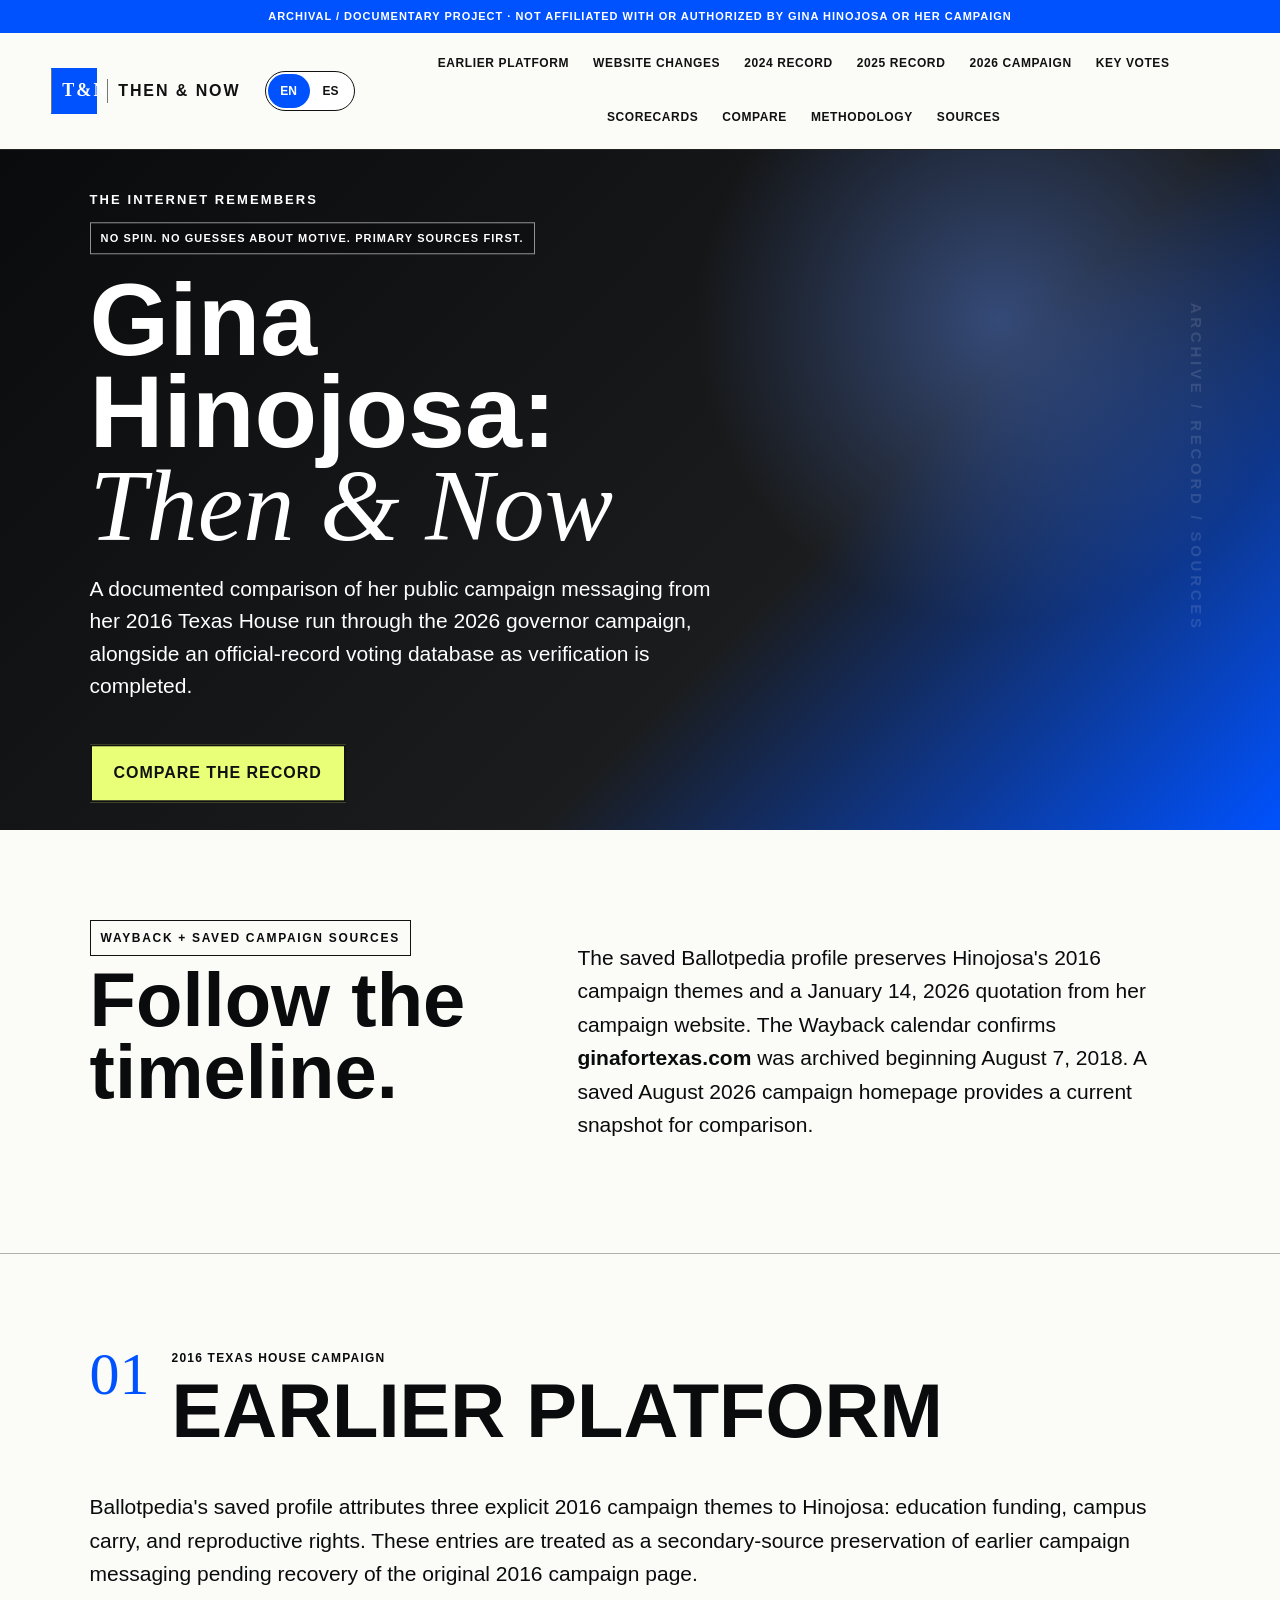
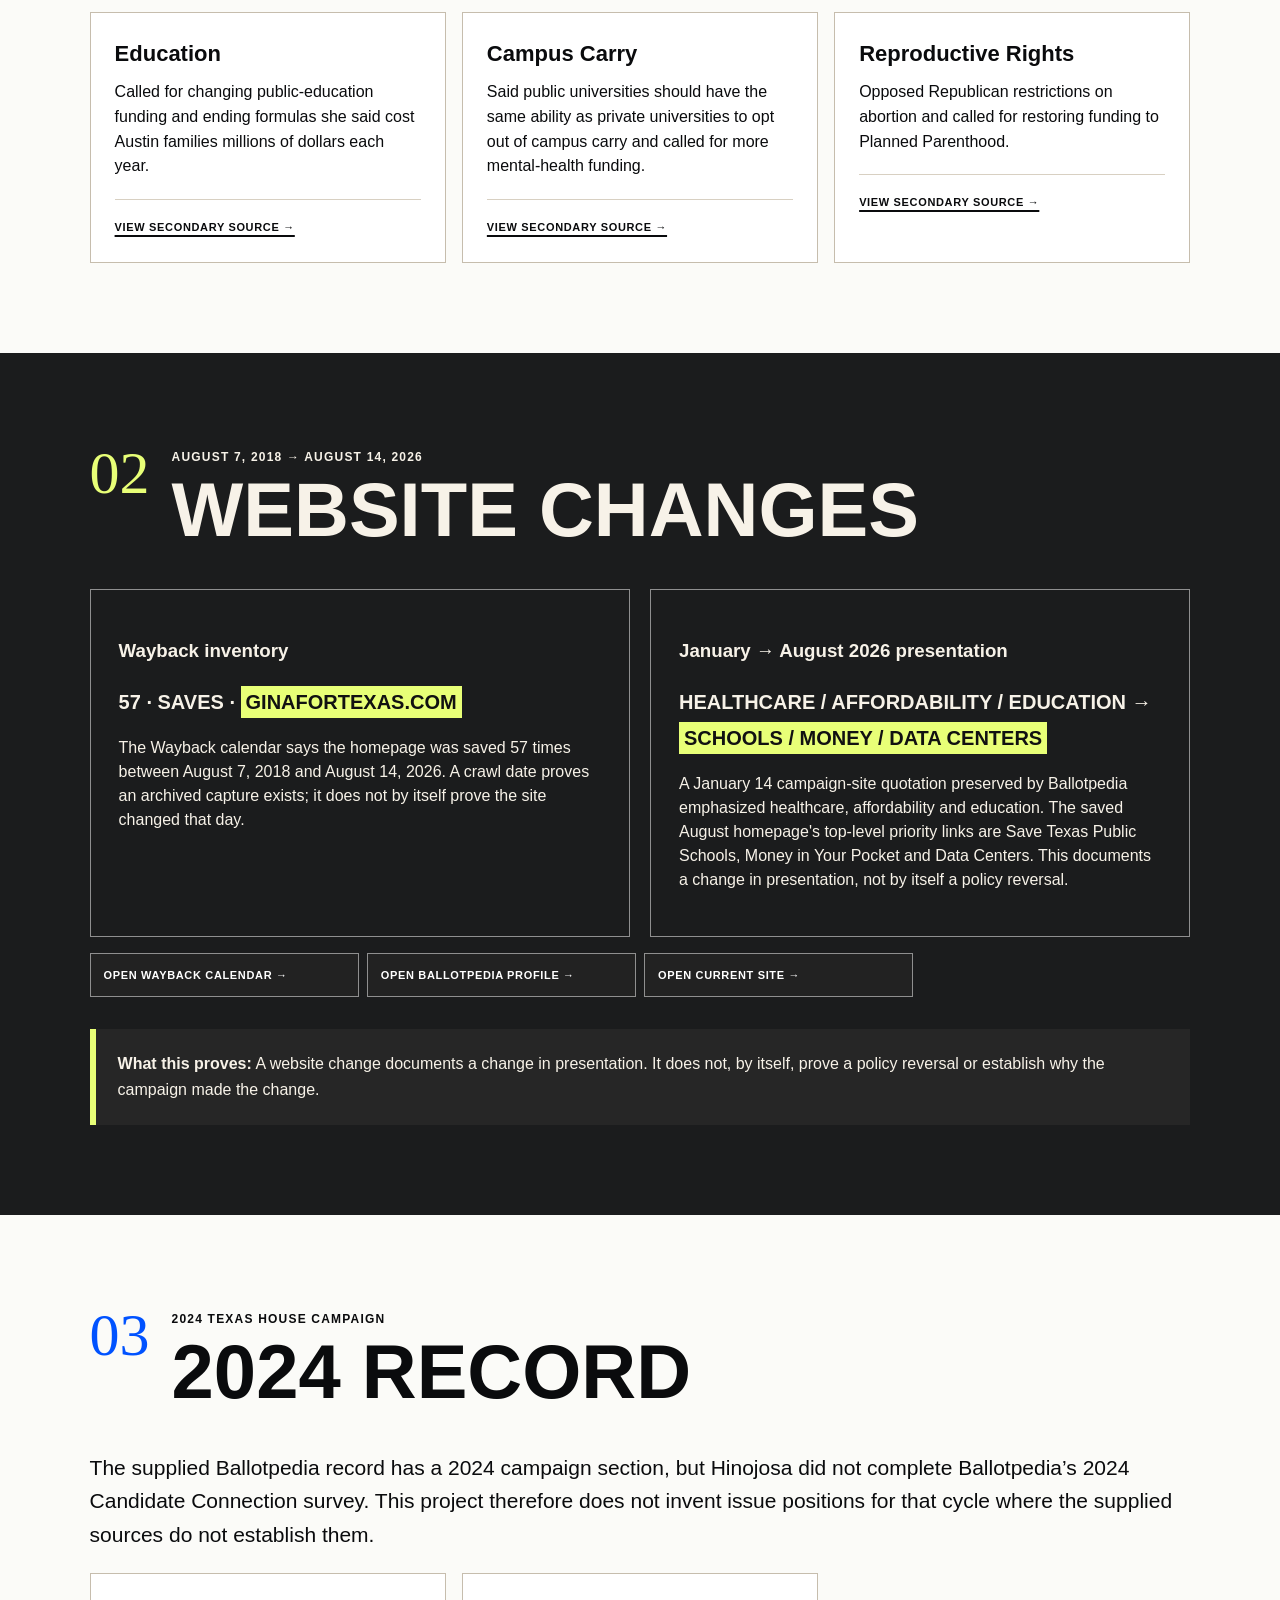
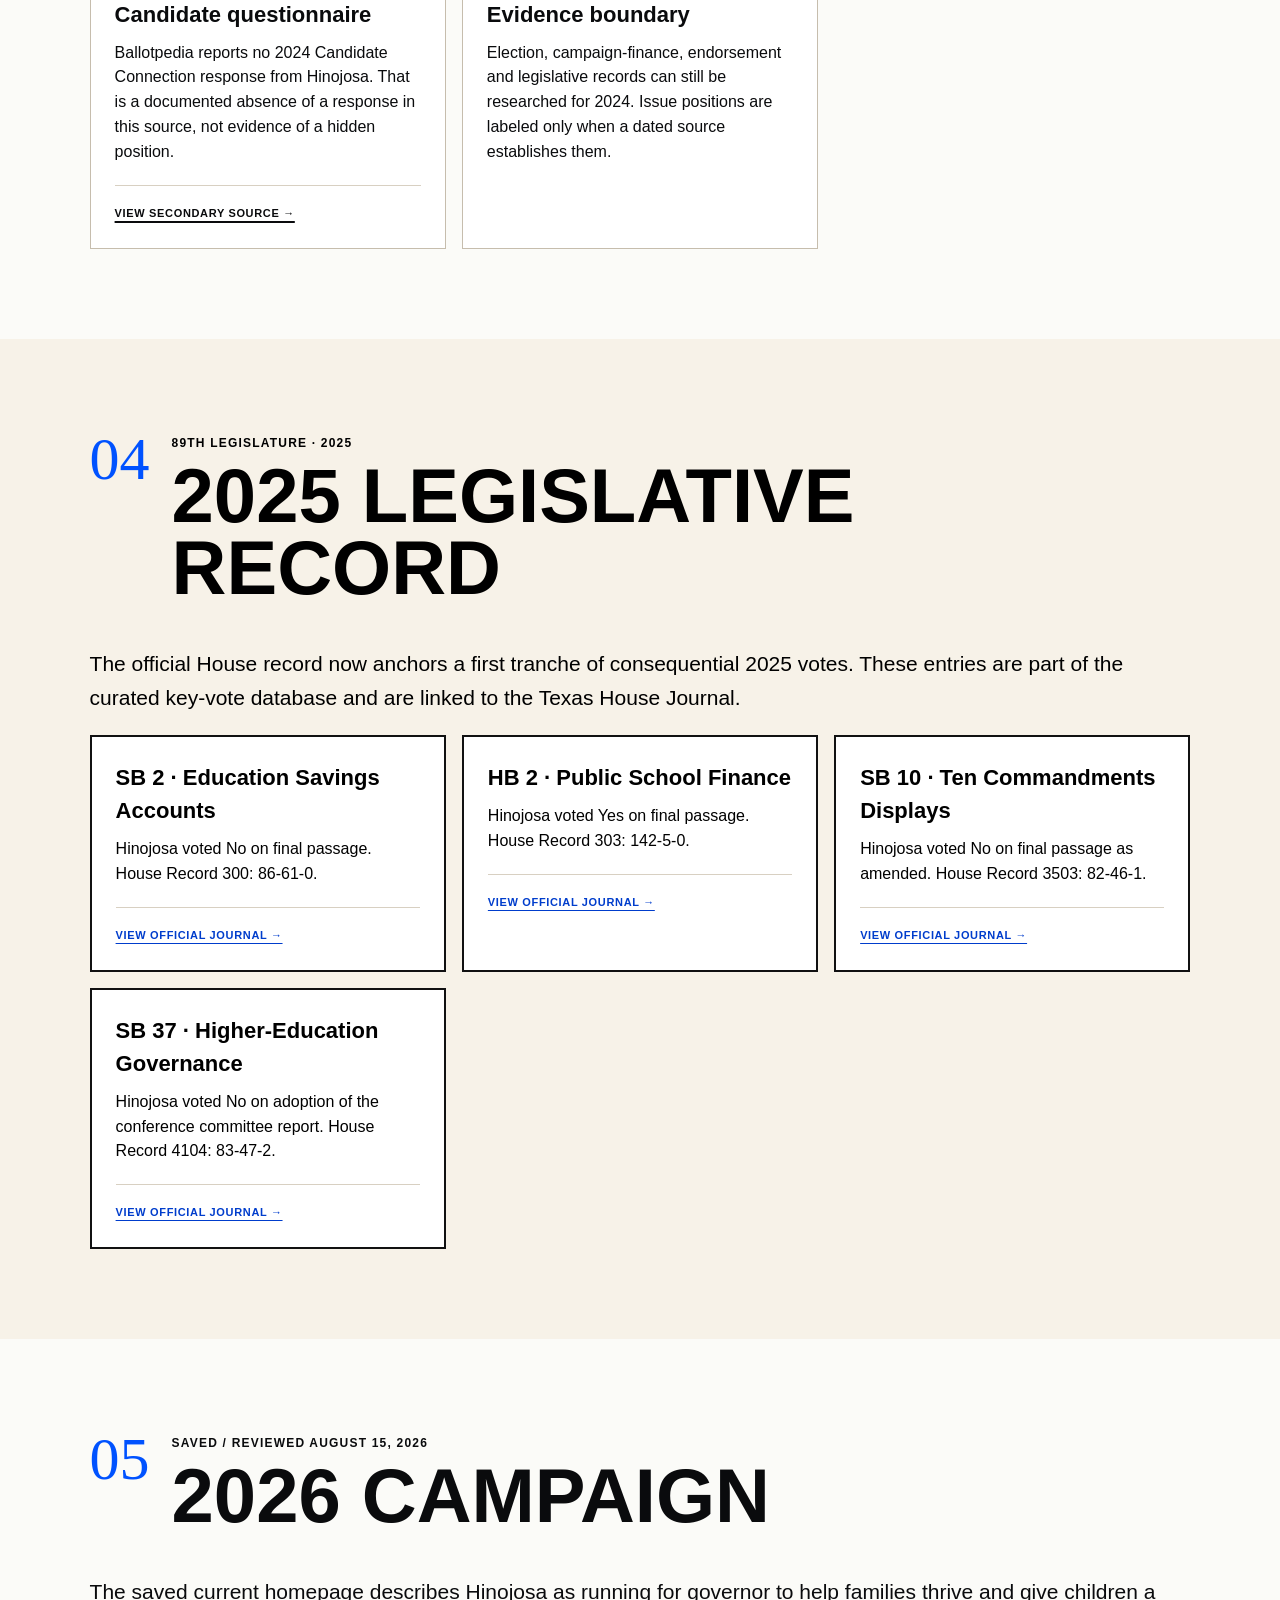
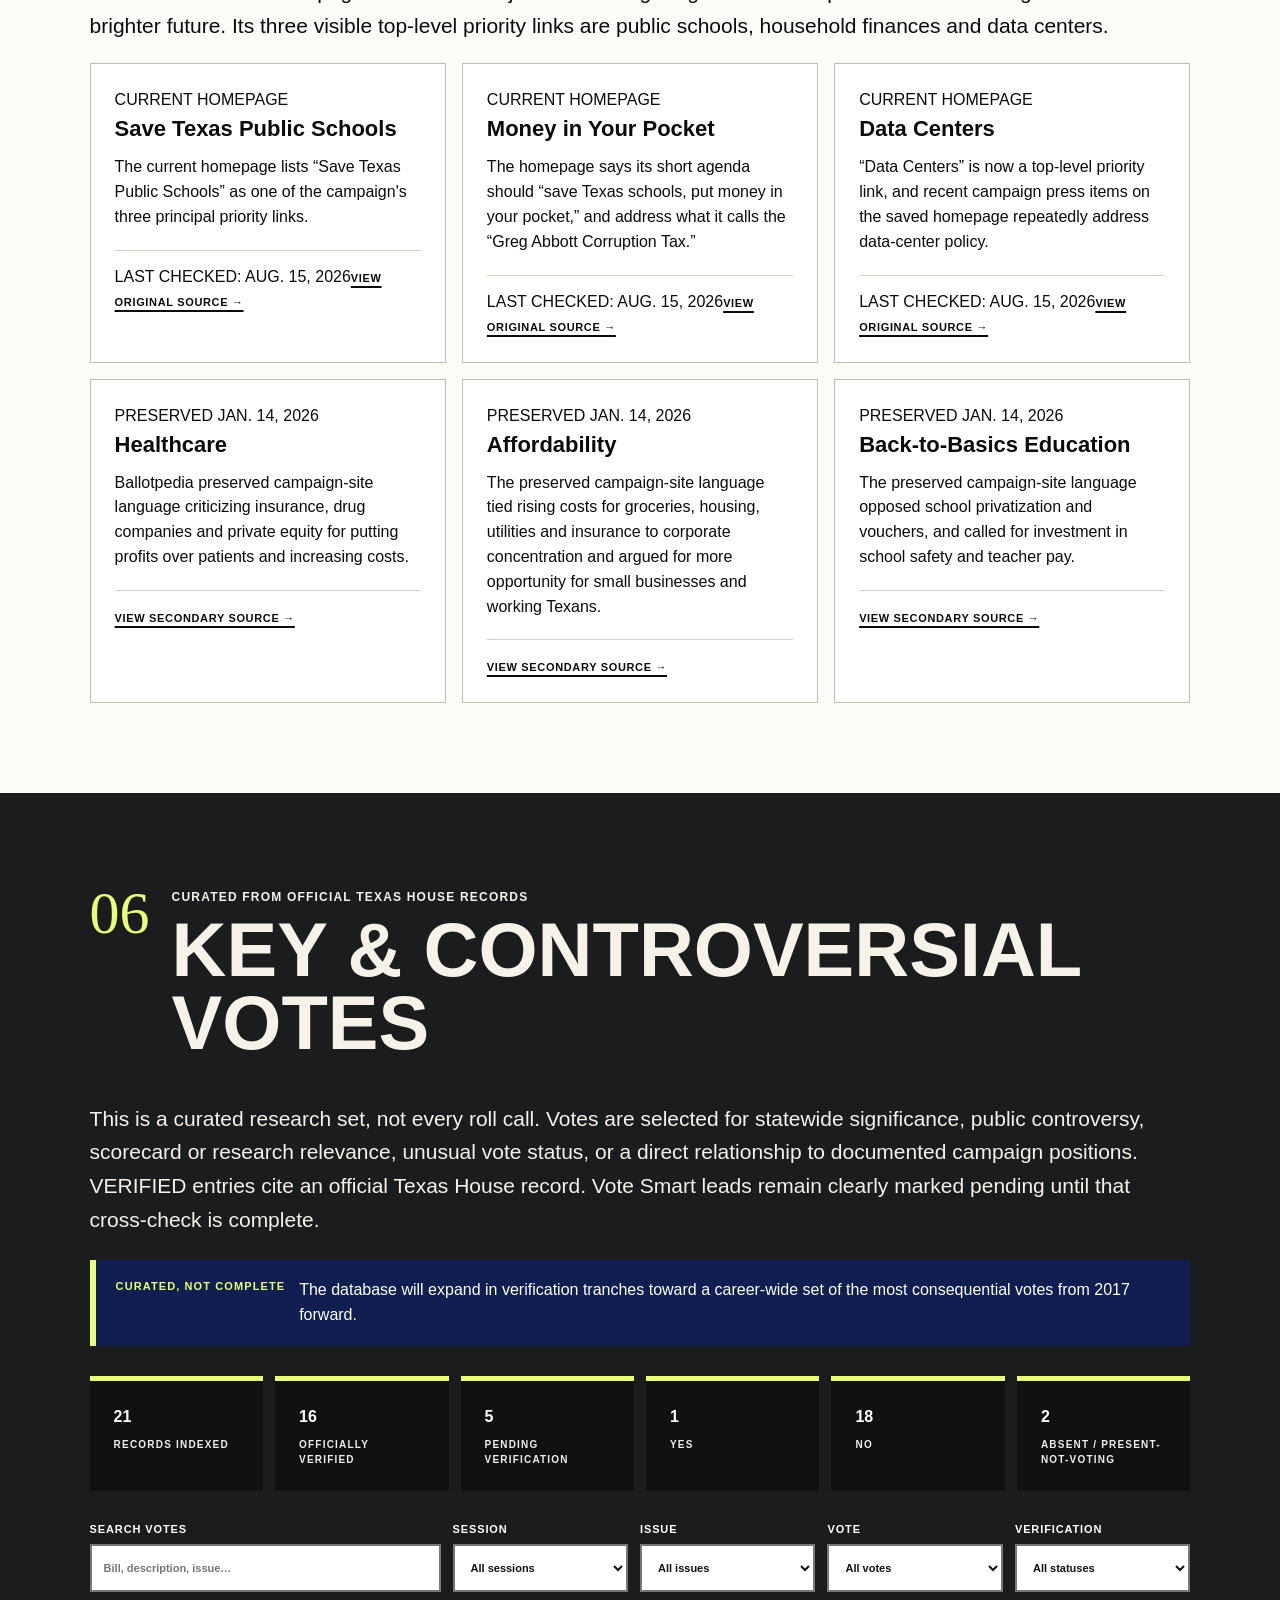
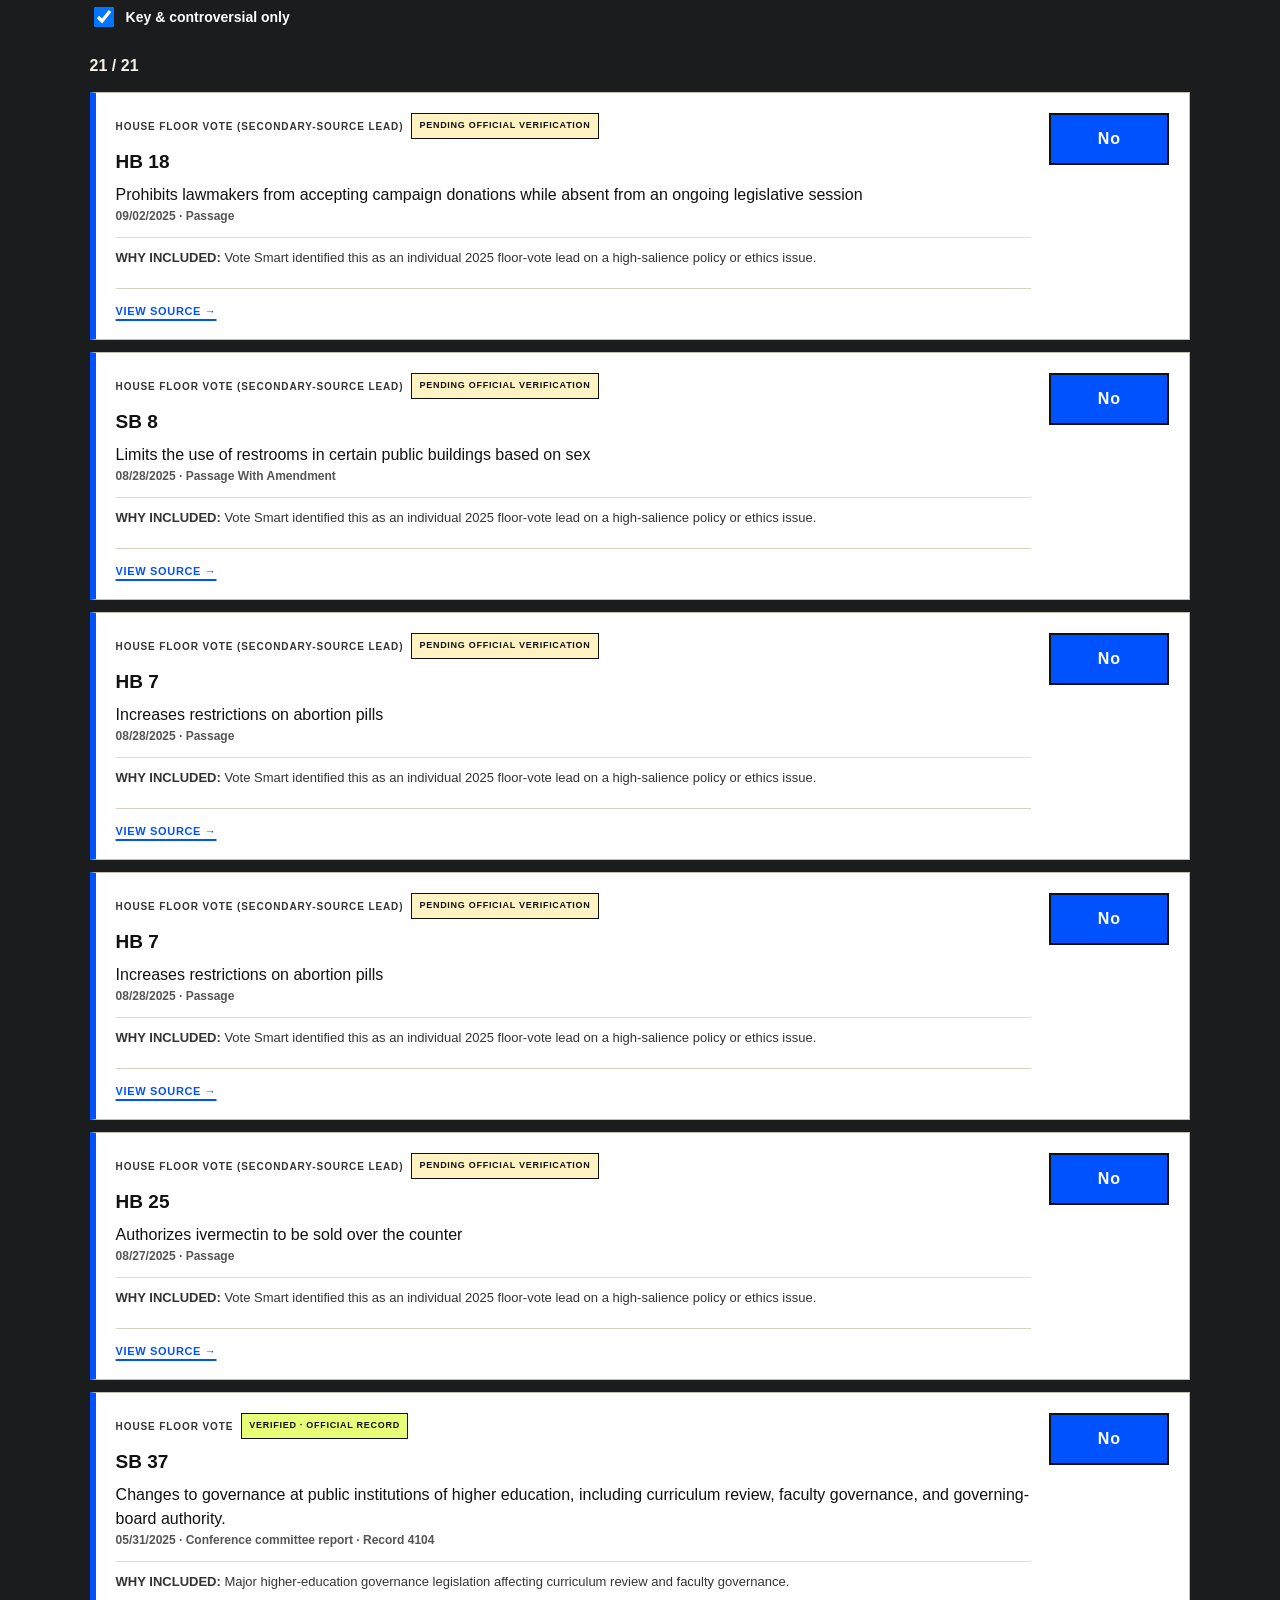
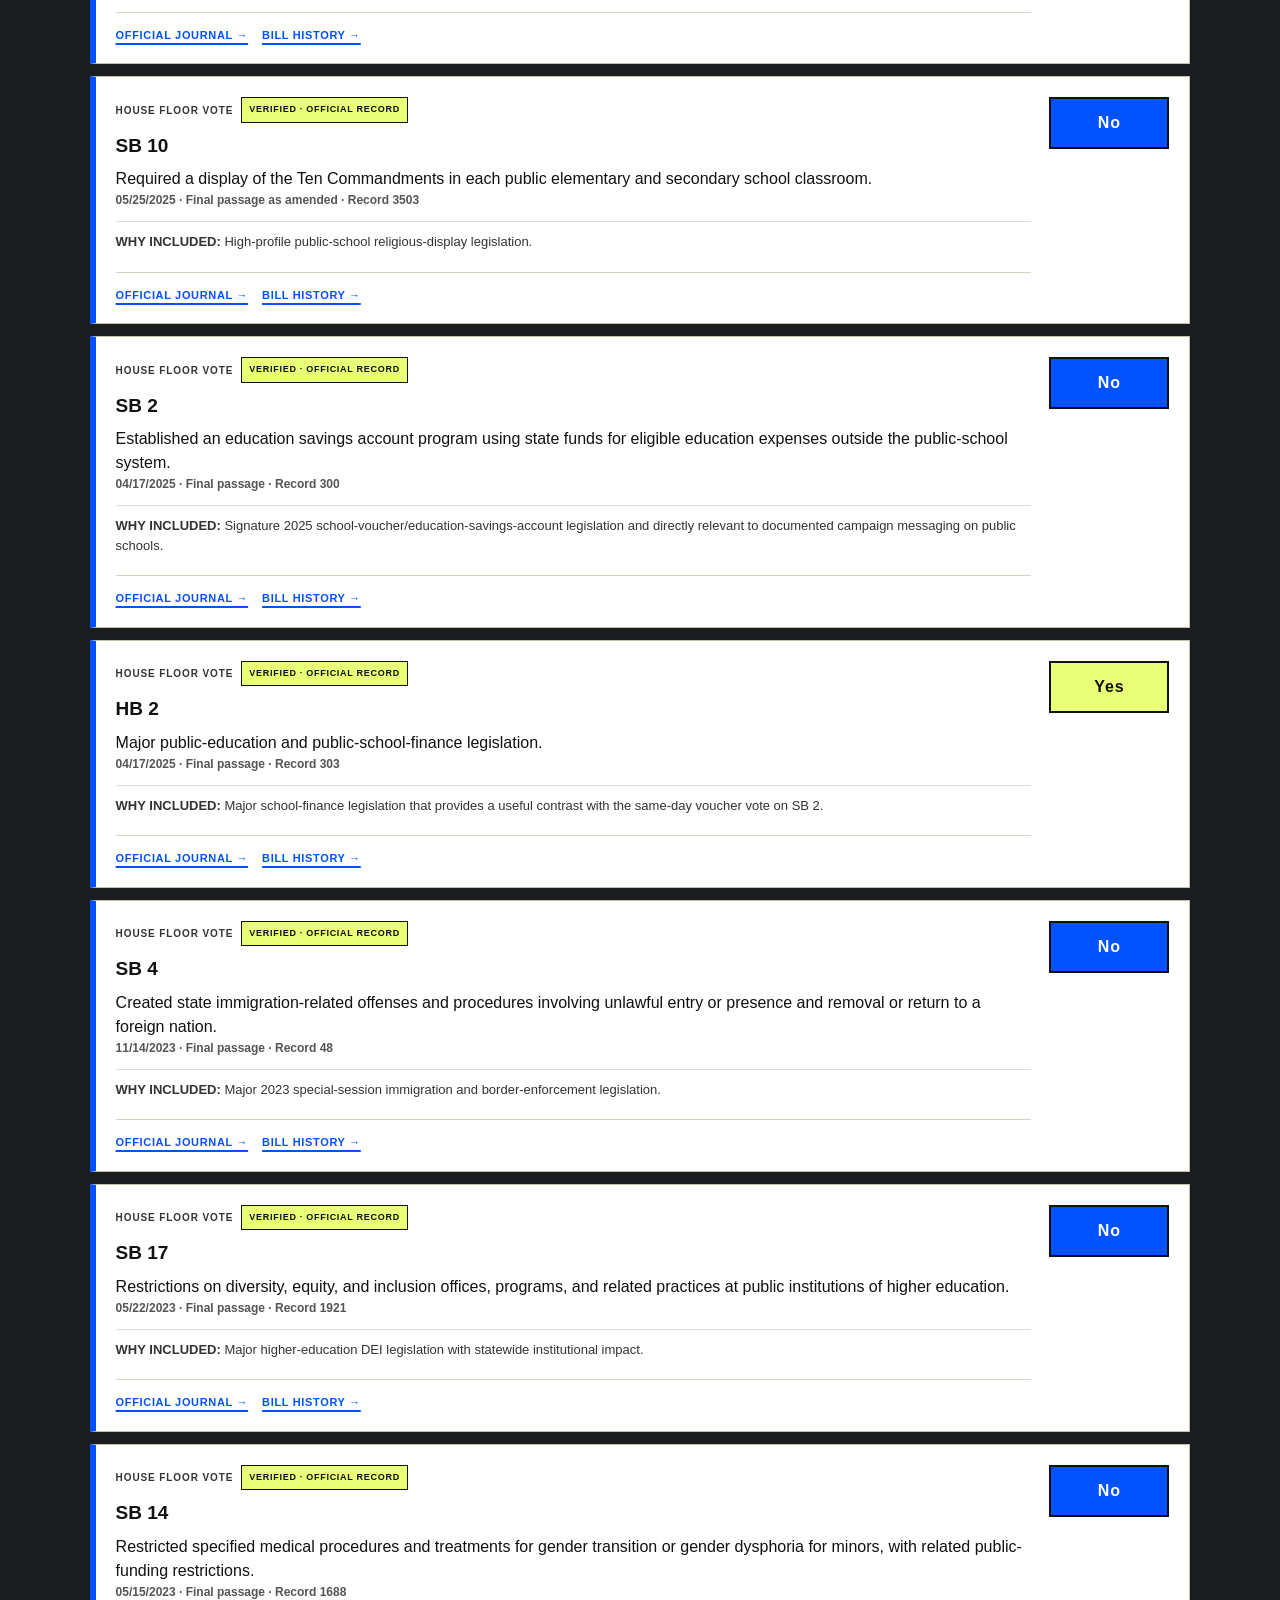
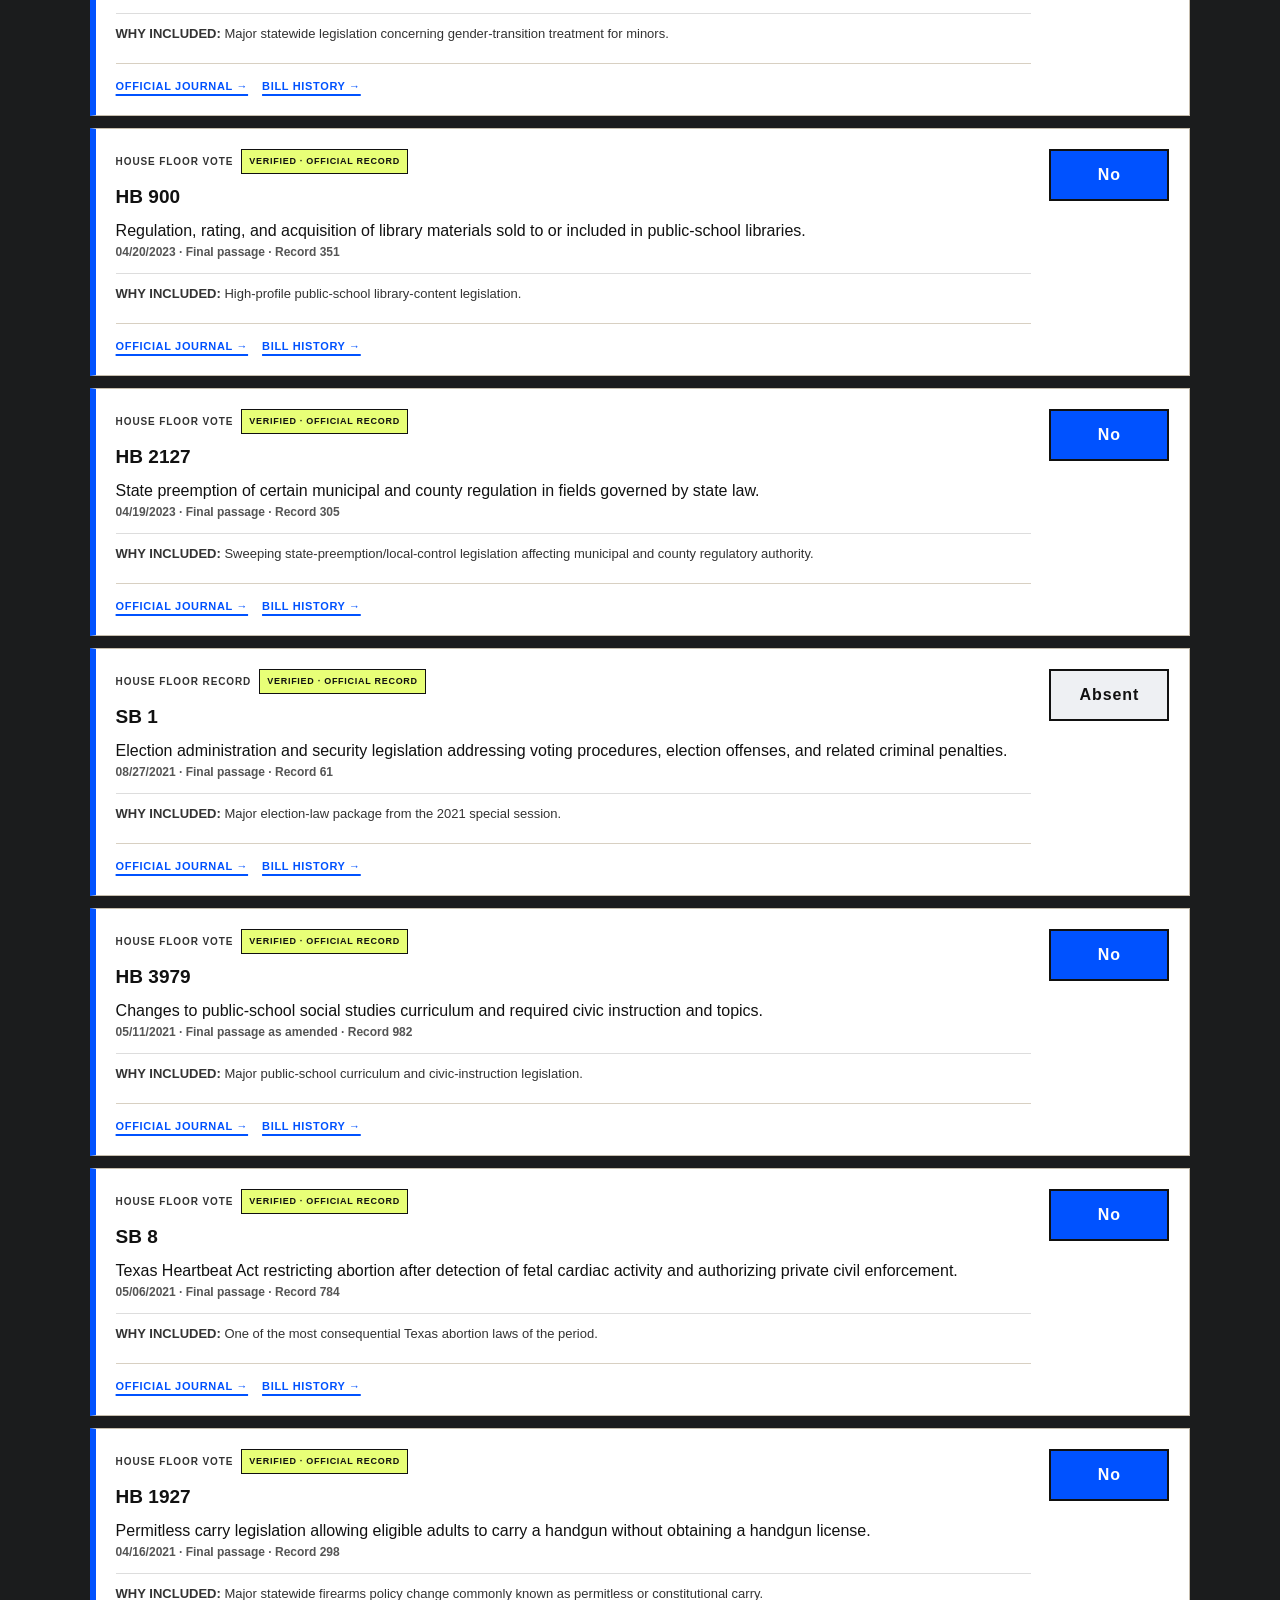
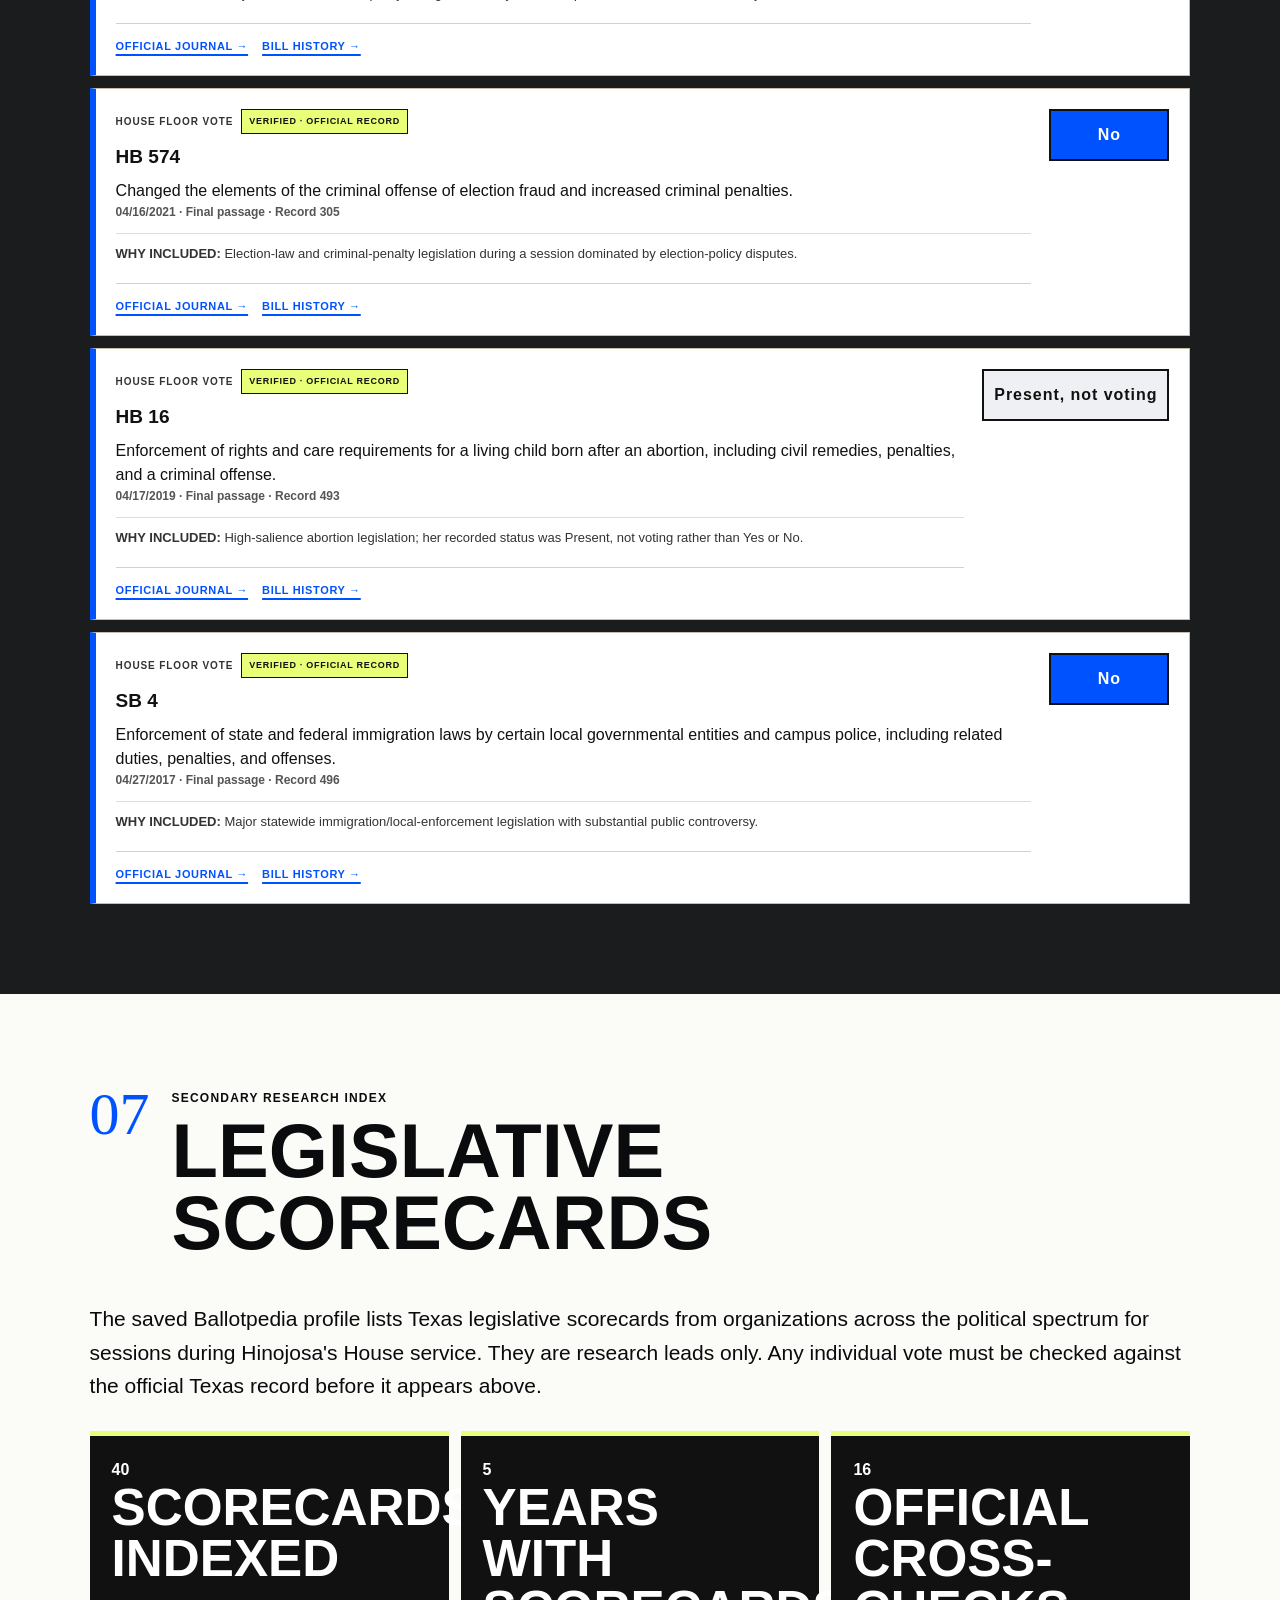
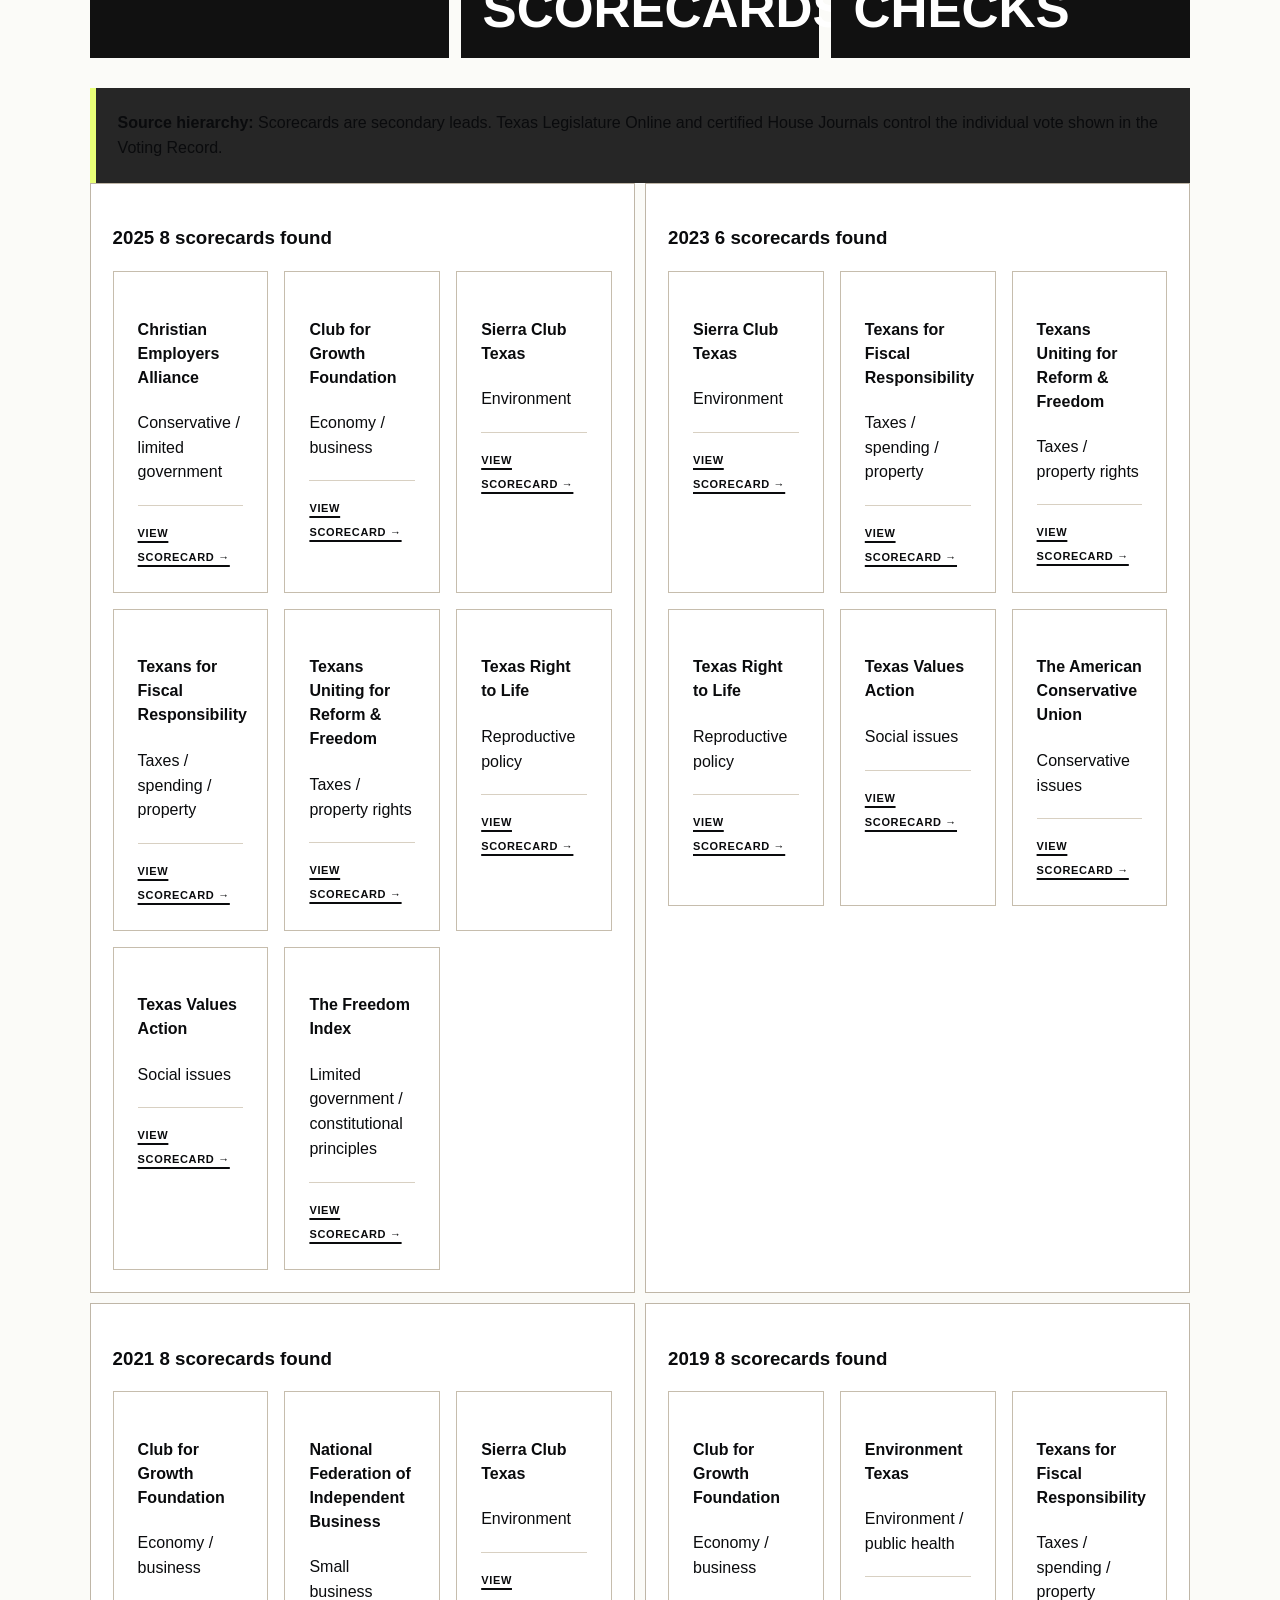
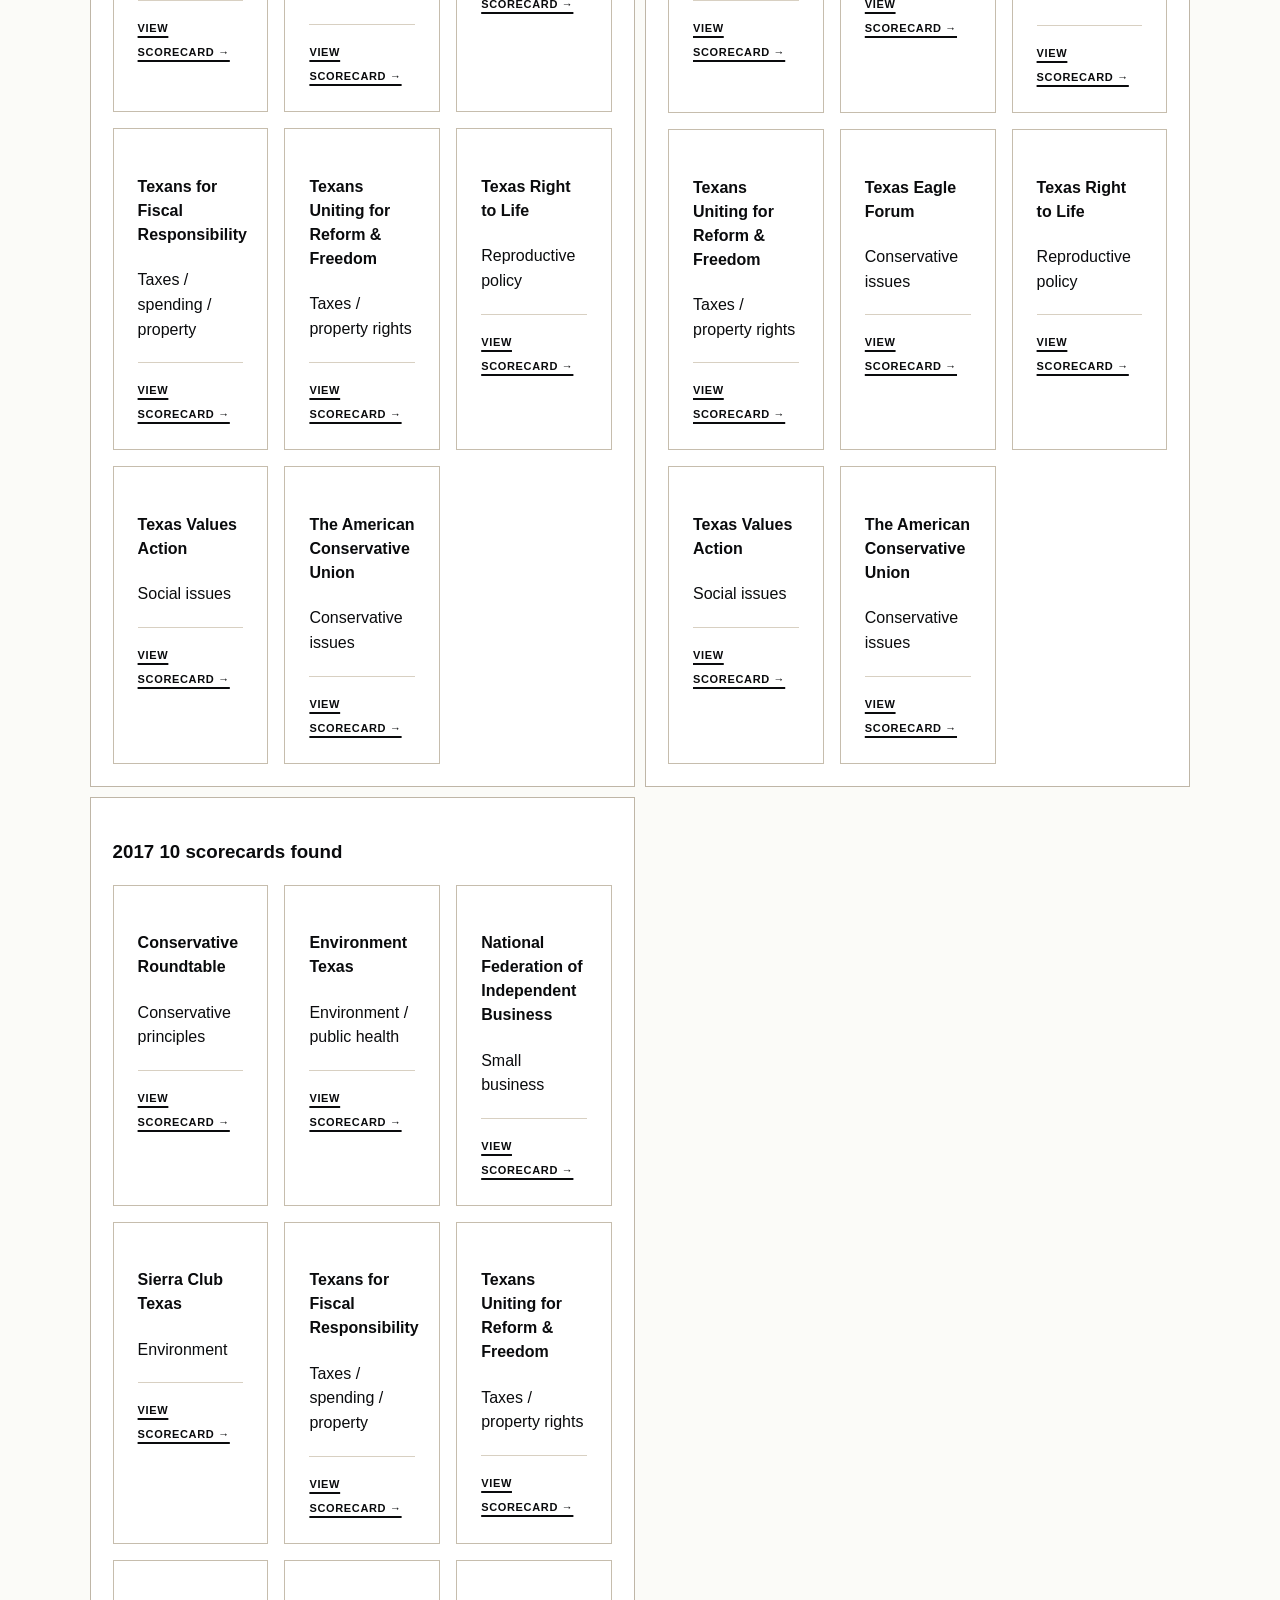
==== commit a5c6803c: "Add files via upload" ====
--- a/index.html
+++ b/index.html
@@ -7,6 +7,42 @@
 <meta name="color-scheme" content="light"/>
 <title>Gina Hinojosa Then &amp; Now | Archive</title>
 <link href="styles.css" rel="stylesheet"/>
+
+<style id="record2025-contrast-fix">
+/* Hard override: 2025 Legislative Record must remain readable even if older CSS is cached. */
+#record2025,
+#record2025.record2025-light {
+  background: #f7f2e8 !important;
+  color: #000 !important;
+}
+#record2025 *,
+#record2025 p,
+#record2025 h2,
+#record2025 h3,
+#record2025 .lede,
+#record2025 .sectionHead p,
+#record2025 .sectionHead h2,
+#record2025 .card,
+#record2025 .card p,
+#record2025 .card h3 {
+  color: #000 !important;
+  opacity: 1 !important;
+  visibility: visible !important;
+}
+#record2025 .card {
+  background: #fff !important;
+  border: 2px solid #111 !important;
+}
+#record2025 .sectionHead > span {
+  color: #0052ff !important;
+}
+#record2025 .claim-actions a {
+  color: #003dcc !important;
+  background: #fff !important;
+  text-decoration: underline !important;
+}
+</style>
+
 </head>
 <body>
 <a class="skip-link" data-i18n="skip" href="#main-content">Skip to main content</a>
@@ -37,7 +73,7 @@
 
 <section aria-labelledby="record2024-title" class="section" id="record2024"><div class="sectionHead"><span aria-hidden="true">03</span><div><p data-i18n="record2024Date">2024 Texas House campaign</p><h2 data-i18n="record2024Title" id="record2024-title">2024 RECORD</h2></div></div><p class="lede" data-i18n="record2024Lede">The supplied Ballotpedia record has a 2024 campaign section, but Hinojosa did not complete Ballotpedia’s 2024 Candidate Connection survey. This project therefore does not invent issue positions for that cycle where the supplied sources do not establish them.</p><div class="cards"><article class="card"><h3 data-i18n="record2024SurveyTitle">Candidate questionnaire</h3><p data-i18n="record2024SurveyText">Ballotpedia reports no 2024 Candidate Connection response from Hinojosa. That is a documented absence of a response in this source, not evidence of a hidden position.</p><div class="claim-actions"><a data-i18n="viewSecondarySource" href="https://ballotpedia.org/Gina_Hinojosa" rel="noopener" target="_blank">VIEW SECONDARY SOURCE →</a></div></article><article class="card"><h3 data-i18n="record2024EvidenceTitle">Evidence boundary</h3><p data-i18n="record2024EvidenceText">Election, campaign-finance, endorsement and legislative records can still be researched for 2024. Issue positions are labeled only when a dated source establishes them.</p></article></div></section>
 
-<section aria-labelledby="record2025-title" class="section dark" id="record2025"><div class="sectionHead"><span aria-hidden="true">04</span><div><p data-i18n="record2025Date">89th Legislature · 2025</p><h2 data-i18n="record2025Title" id="record2025-title">2025 LEGISLATIVE RECORD</h2></div></div><p class="lede" data-i18n="record2025Lede">The official House record now anchors a first tranche of consequential 2025 votes. These entries are part of the curated key-vote database and are linked to the Texas House Journal.</p><div class="cards"><article class="card"><h3 data-i18n="voucherTitle">SB 2 · Education Savings Accounts</h3><p data-i18n="voucherText">Hinojosa voted No on final passage. House Record 300: 86-61-0.</p><div class="claim-actions"><a data-i18n="viewOfficialJournal" href="https://journals.house.texas.gov/hjrnl/89r/pdf/89RDAY46FINAL.PDF" rel="noopener" target="_blank">VIEW OFFICIAL JOURNAL →</a></div></article><article class="card"><h3 data-i18n="schoolFinanceTitle">HB 2 · Public School Finance</h3><p data-i18n="schoolFinanceText">Hinojosa voted Yes on final passage. House Record 303: 142-5-0.</p><div class="claim-actions"><a data-i18n="viewOfficialJournal" href="https://journals.house.texas.gov/hjrnl/89r/pdf/89RDAY46FINAL.PDF" rel="noopener" target="_blank">VIEW OFFICIAL JOURNAL →</a></div></article><article class="card"><h3 data-i18n="tenCommandmentsTitle">SB 10 · Ten Commandments Displays</h3><p data-i18n="tenCommandmentsText">Hinojosa voted No on final passage as amended. House Record 3503: 82-46-1.</p><div class="claim-actions"><a data-i18n="viewOfficialJournal" href="https://journals.house.texas.gov/hjrnl/89r/pdf/89RDAY73FINAL.PDF" rel="noopener" target="_blank">VIEW OFFICIAL JOURNAL →</a></div></article><article class="card"><h3 data-i18n="higherEdTitle">SB 37 · Higher-Education Governance</h3><p data-i18n="higherEdText">Hinojosa voted No on adoption of the conference committee report. House Record 4104: 83-47-2.</p><div class="claim-actions"><a data-i18n="viewOfficialJournal" href="https://journals.house.texas.gov/HJRNL/89R/HTML/89RDAY79FINAL.HTM" rel="noopener" target="_blank">VIEW OFFICIAL JOURNAL →</a></div></article></div></section>
+<section aria-labelledby="record2025-title" class="section record2025-light" id="record2025"><div class="sectionHead"><span aria-hidden="true">04</span><div><p data-i18n="record2025Date">89th Legislature · 2025</p><h2 data-i18n="record2025Title" id="record2025-title">2025 LEGISLATIVE RECORD</h2></div></div><p class="lede" data-i18n="record2025Lede">The official House record now anchors a first tranche of consequential 2025 votes. These entries are part of the curated key-vote database and are linked to the Texas House Journal.</p><div class="cards"><article class="card"><h3 data-i18n="voucherTitle">SB 2 · Education Savings Accounts</h3><p data-i18n="voucherText">Hinojosa voted No on final passage. House Record 300: 86-61-0.</p><div class="claim-actions"><a data-i18n="viewOfficialJournal" href="https://journals.house.texas.gov/hjrnl/89r/pdf/89RDAY46FINAL.PDF" rel="noopener" target="_blank">VIEW OFFICIAL JOURNAL →</a></div></article><article class="card"><h3 data-i18n="schoolFinanceTitle">HB 2 · Public School Finance</h3><p data-i18n="schoolFinanceText">Hinojosa voted Yes on final passage. House Record 303: 142-5-0.</p><div class="claim-actions"><a data-i18n="viewOfficialJournal" href="https://journals.house.texas.gov/hjrnl/89r/pdf/89RDAY46FINAL.PDF" rel="noopener" target="_blank">VIEW OFFICIAL JOURNAL →</a></div></article><article class="card"><h3 data-i18n="tenCommandmentsTitle">SB 10 · Ten Commandments Displays</h3><p data-i18n="tenCommandmentsText">Hinojosa voted No on final passage as amended. House Record 3503: 82-46-1.</p><div class="claim-actions"><a data-i18n="viewOfficialJournal" href="https://journals.house.texas.gov/hjrnl/89r/pdf/89RDAY73FINAL.PDF" rel="noopener" target="_blank">VIEW OFFICIAL JOURNAL →</a></div></article><article class="card"><h3 data-i18n="higherEdTitle">SB 37 · Higher-Education Governance</h3><p data-i18n="higherEdText">Hinojosa voted No on adoption of the conference committee report. House Record 4104: 83-47-2.</p><div class="claim-actions"><a data-i18n="viewOfficialJournal" href="https://journals.house.texas.gov/HJRNL/89R/HTML/89RDAY79FINAL.HTM" rel="noopener" target="_blank">VIEW OFFICIAL JOURNAL →</a></div></article></div></section>
 
 <section aria-labelledby="campaign-title" class="section" id="campaign2026"><div class="sectionHead"><span aria-hidden="true">05</span><div><p data-i18n="reviewed">Saved / reviewed August 15, 2026</p><h2 data-i18n="campaignTitle" id="campaign-title">2026 CAMPAIGN</h2></div></div><p class="lede" data-i18n="campaignLede">The saved current homepage describes Hinojosa as running for governor to help families thrive and give children a brighter future. Its three visible top-level priority links are public schools, household finances and data centers.</p><div class="cards">
 <article class="card"><span class="currentBadge" data-i18n="currentPosition">CURRENT HOMEPAGE</span><h3 data-i18n="schoolsTitle">Save Texas Public Schools</h3><p data-i18n="schoolsText">The current homepage lists “Save Texas Public Schools” as one of the campaign's three principal priority links.</p><div class="claim-actions"><span data-i18n="checked">LAST CHECKED: AUG. 15, 2026</span><a data-i18n="viewOriginal" href="https://ginafortexas.com/" rel="noopener" target="_blank">VIEW ORIGINAL SOURCE →</a></div></article>
--- a/styles.css
+++ b/styles.css
@@ -269,3 +269,37 @@
 #voting .voteChoice.present_not_voting,#voting .voteChoice.absent,#voting .voteChoice.excused{background:#eef0f3;color:#111}
 @media(max-width:1200px){#voting .voteStats{grid-template-columns:repeat(3,minmax(0,1fr))}#voting .voteTools{grid-template-columns:repeat(2,minmax(0,1fr))}}
 @media(max-width:700px){#voting .voteStats,#voting .voteTools{grid-template-columns:1fr}#voting .voteCard{grid-template-columns:1fr}#voting .voteChoice{min-width:0;width:100%}#voting .evidenceNote{flex-direction:column}}
+
+/* 2025 legislative record: force high-contrast black text */
+#record2025{
+  background:#f7f2e8;
+  color:#111;
+}
+#record2025 .sectionHead p,
+#record2025 .sectionHead h2,
+#record2025 .lede,
+#record2025 .card,
+#record2025 .card h3,
+#record2025 .card p{
+  color:#111;
+}
+#record2025 .sectionHead>span{
+  color:var(--blue);
+}
+#record2025 .card{
+  background:#fff;
+  border-color:#c6bdad;
+}
+#record2025 .claim-actions{
+  border-top-color:#d8d0c2;
+}
+#record2025 .claim-actions a{
+  color:var(--blue);
+}
+
+/* FINAL 2025 VISIBILITY OVERRIDE */
+#record2025,#record2025.record2025-light{background:#f7f2e8!important;color:#000!important}
+#record2025 *,#record2025 p,#record2025 h2,#record2025 h3,#record2025 .lede,#record2025 .sectionHead p,#record2025 .sectionHead h2,#record2025 .card,#record2025 .card p,#record2025 .card h3{color:#000!important;opacity:1!important;visibility:visible!important}
+#record2025 .card{background:#fff!important;border:2px solid #111!important}
+#record2025 .sectionHead>span{color:#0052ff!important}
+#record2025 .claim-actions a{color:#003dcc!important;background:#fff!important;text-decoration:underline!important}
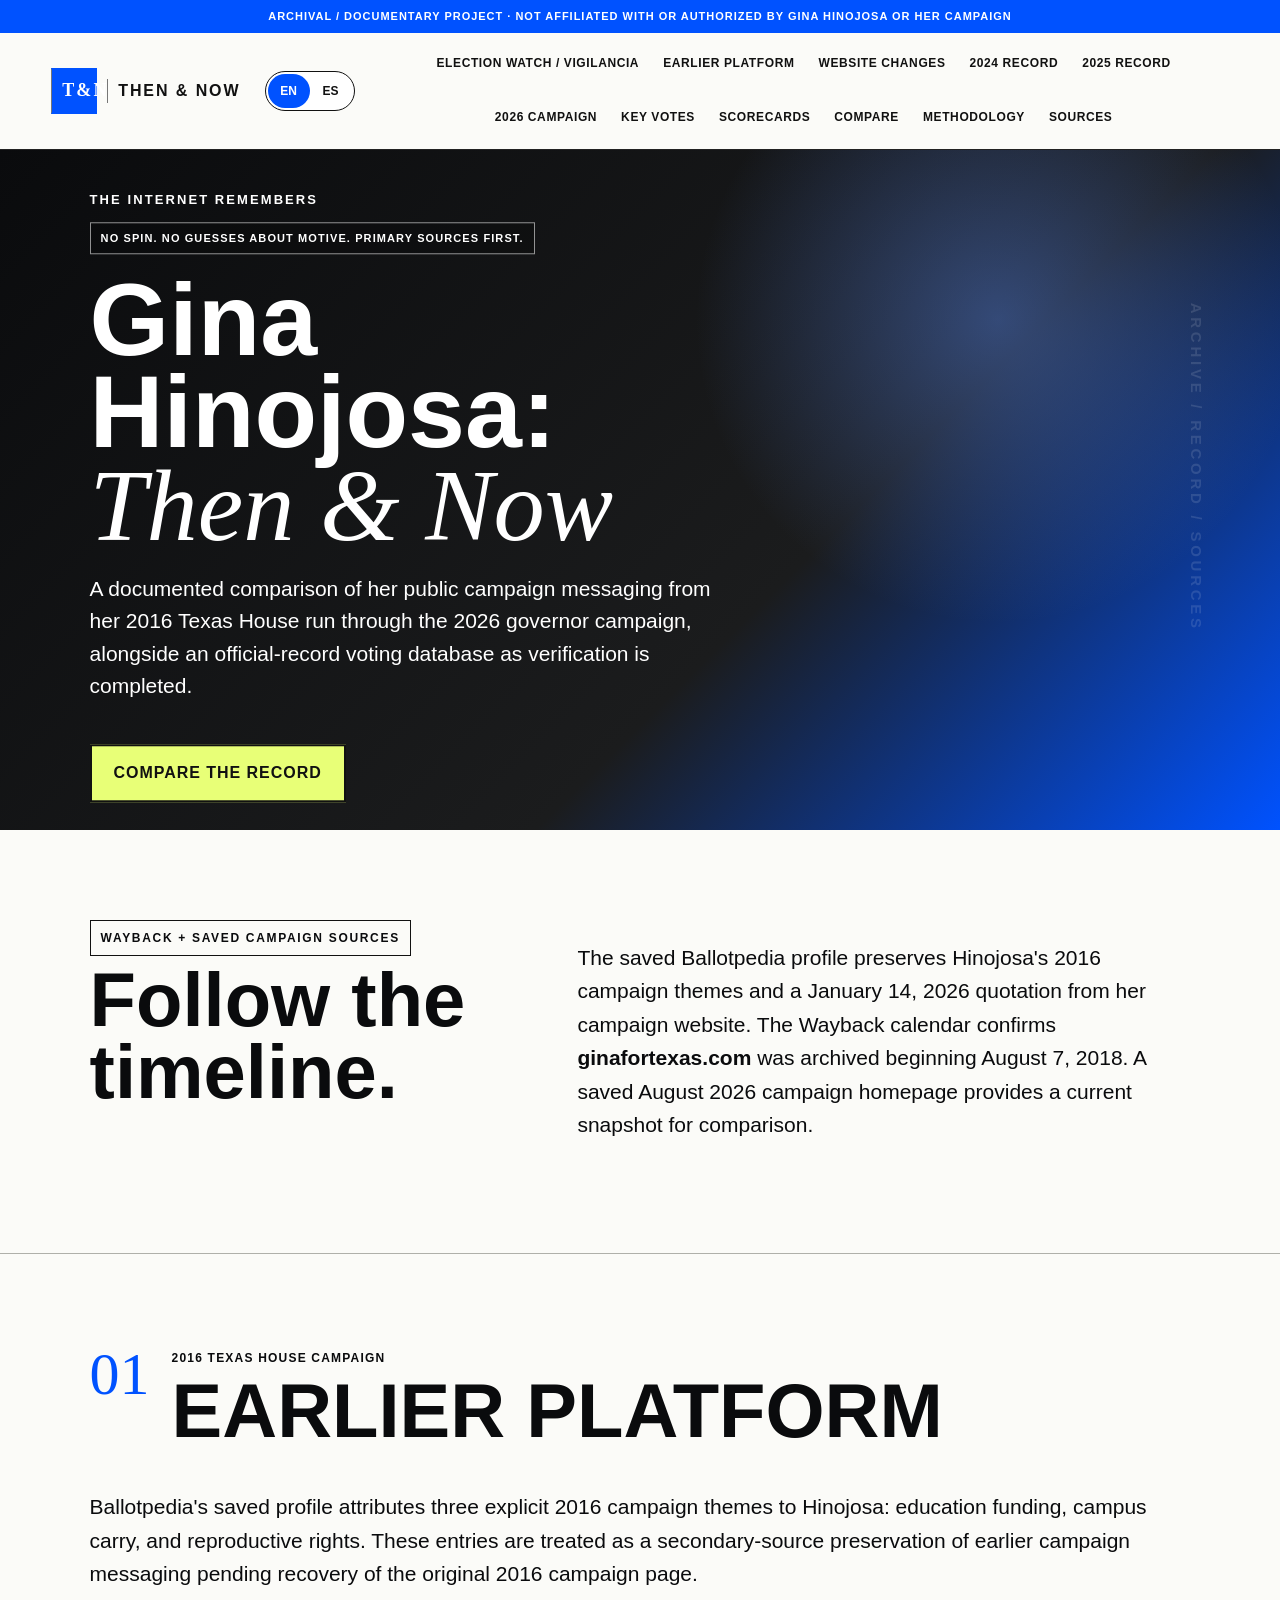
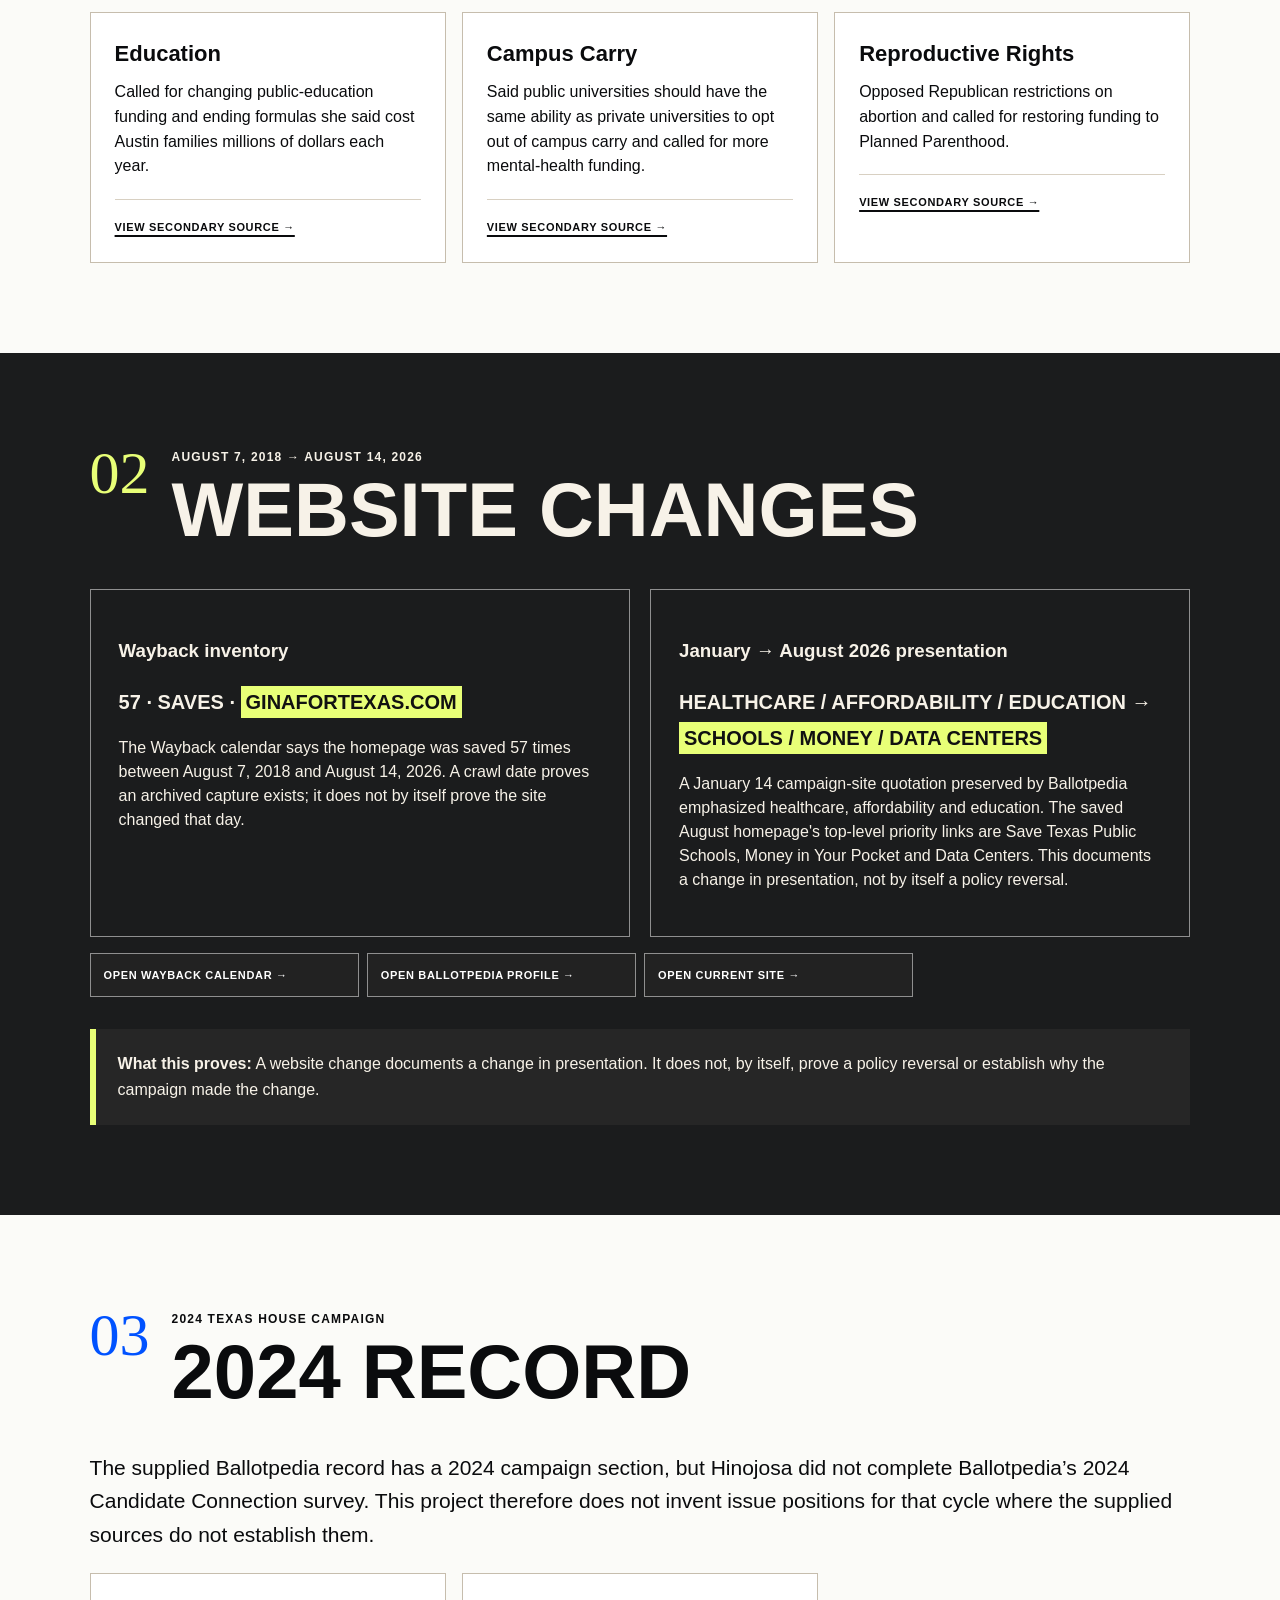
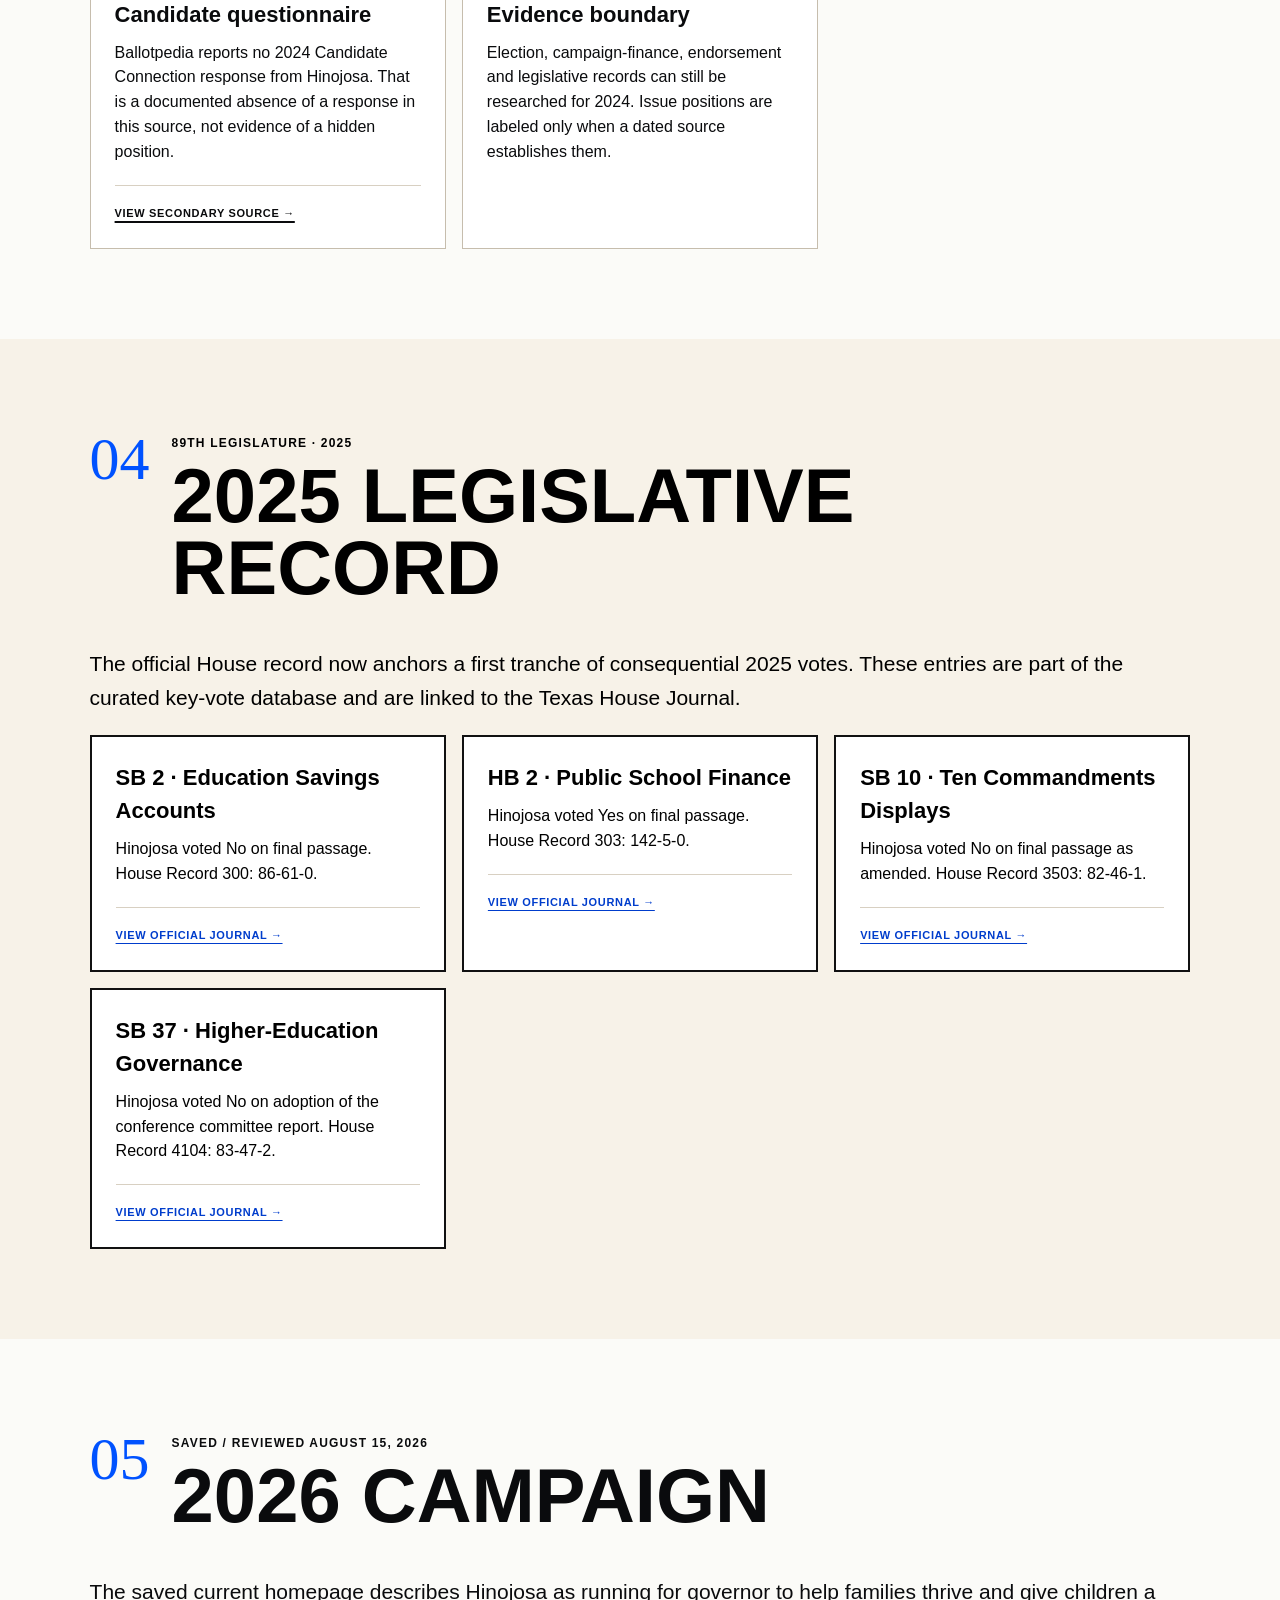
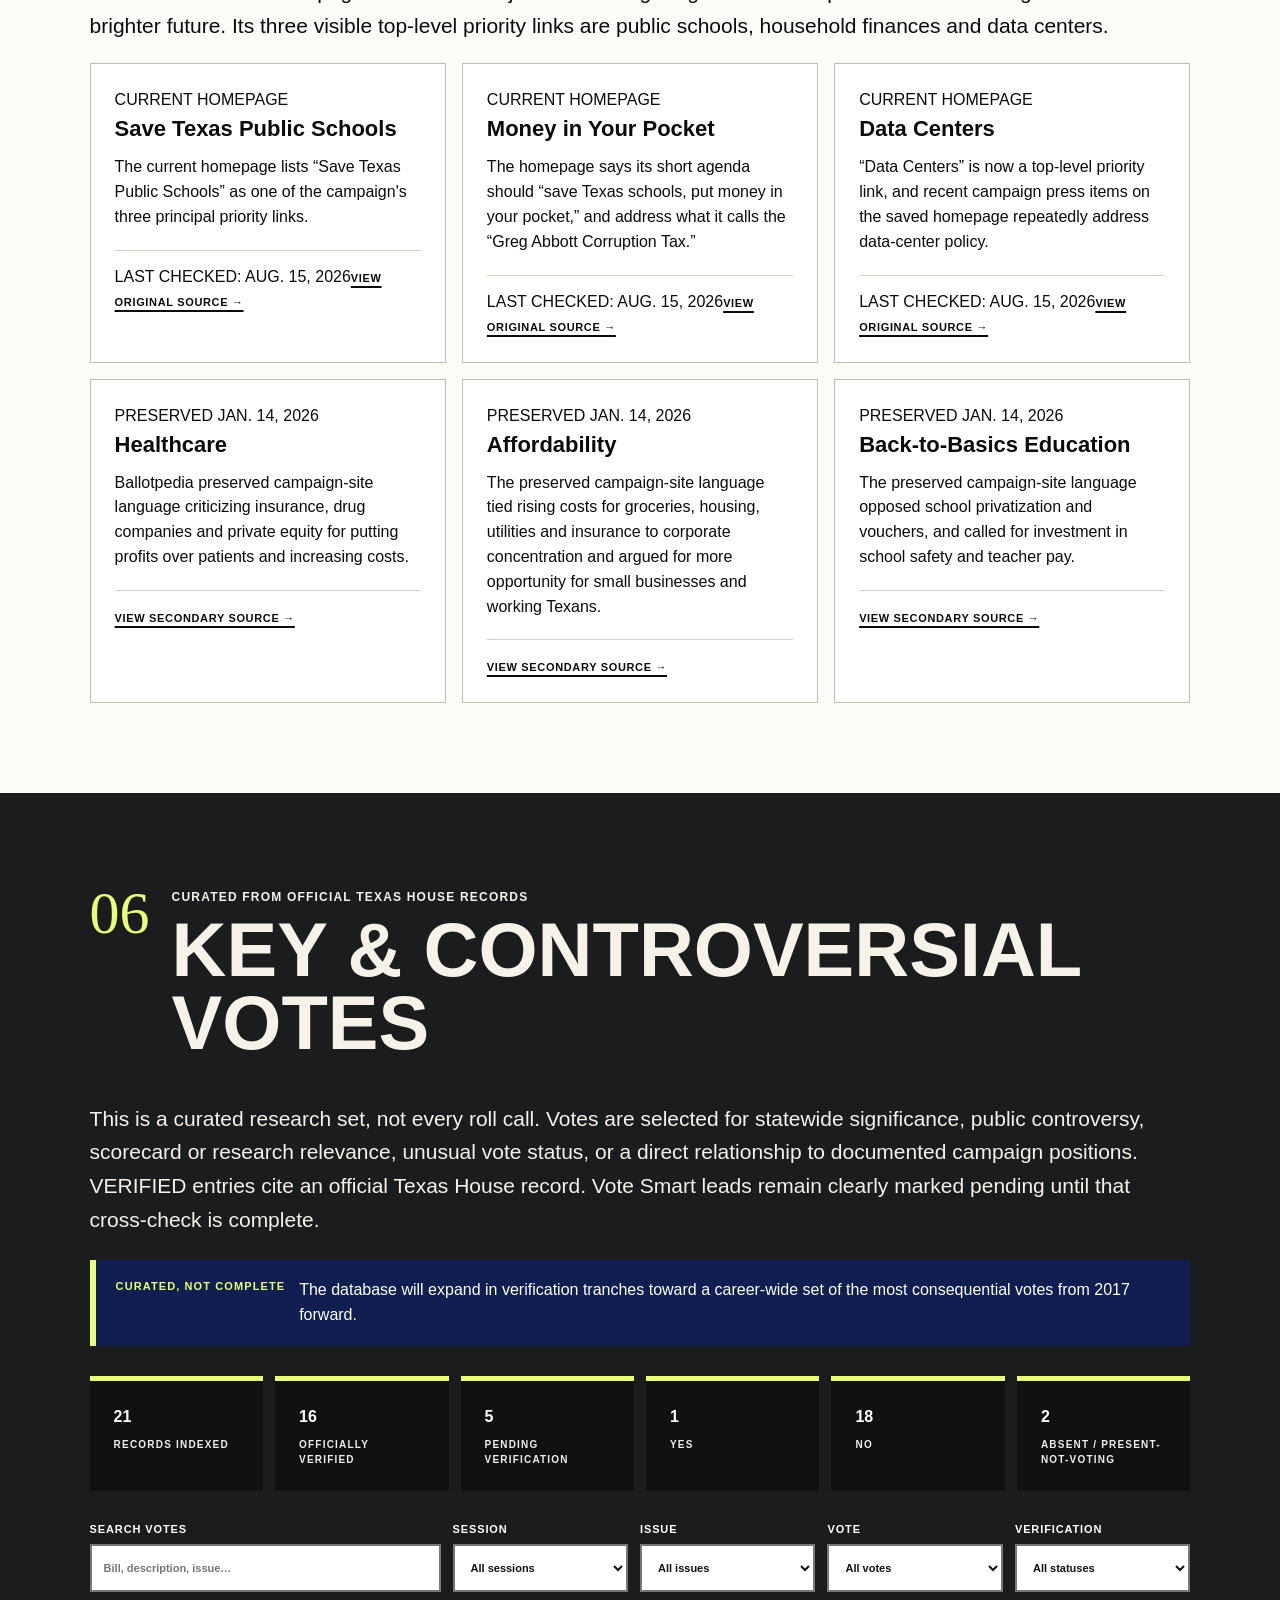
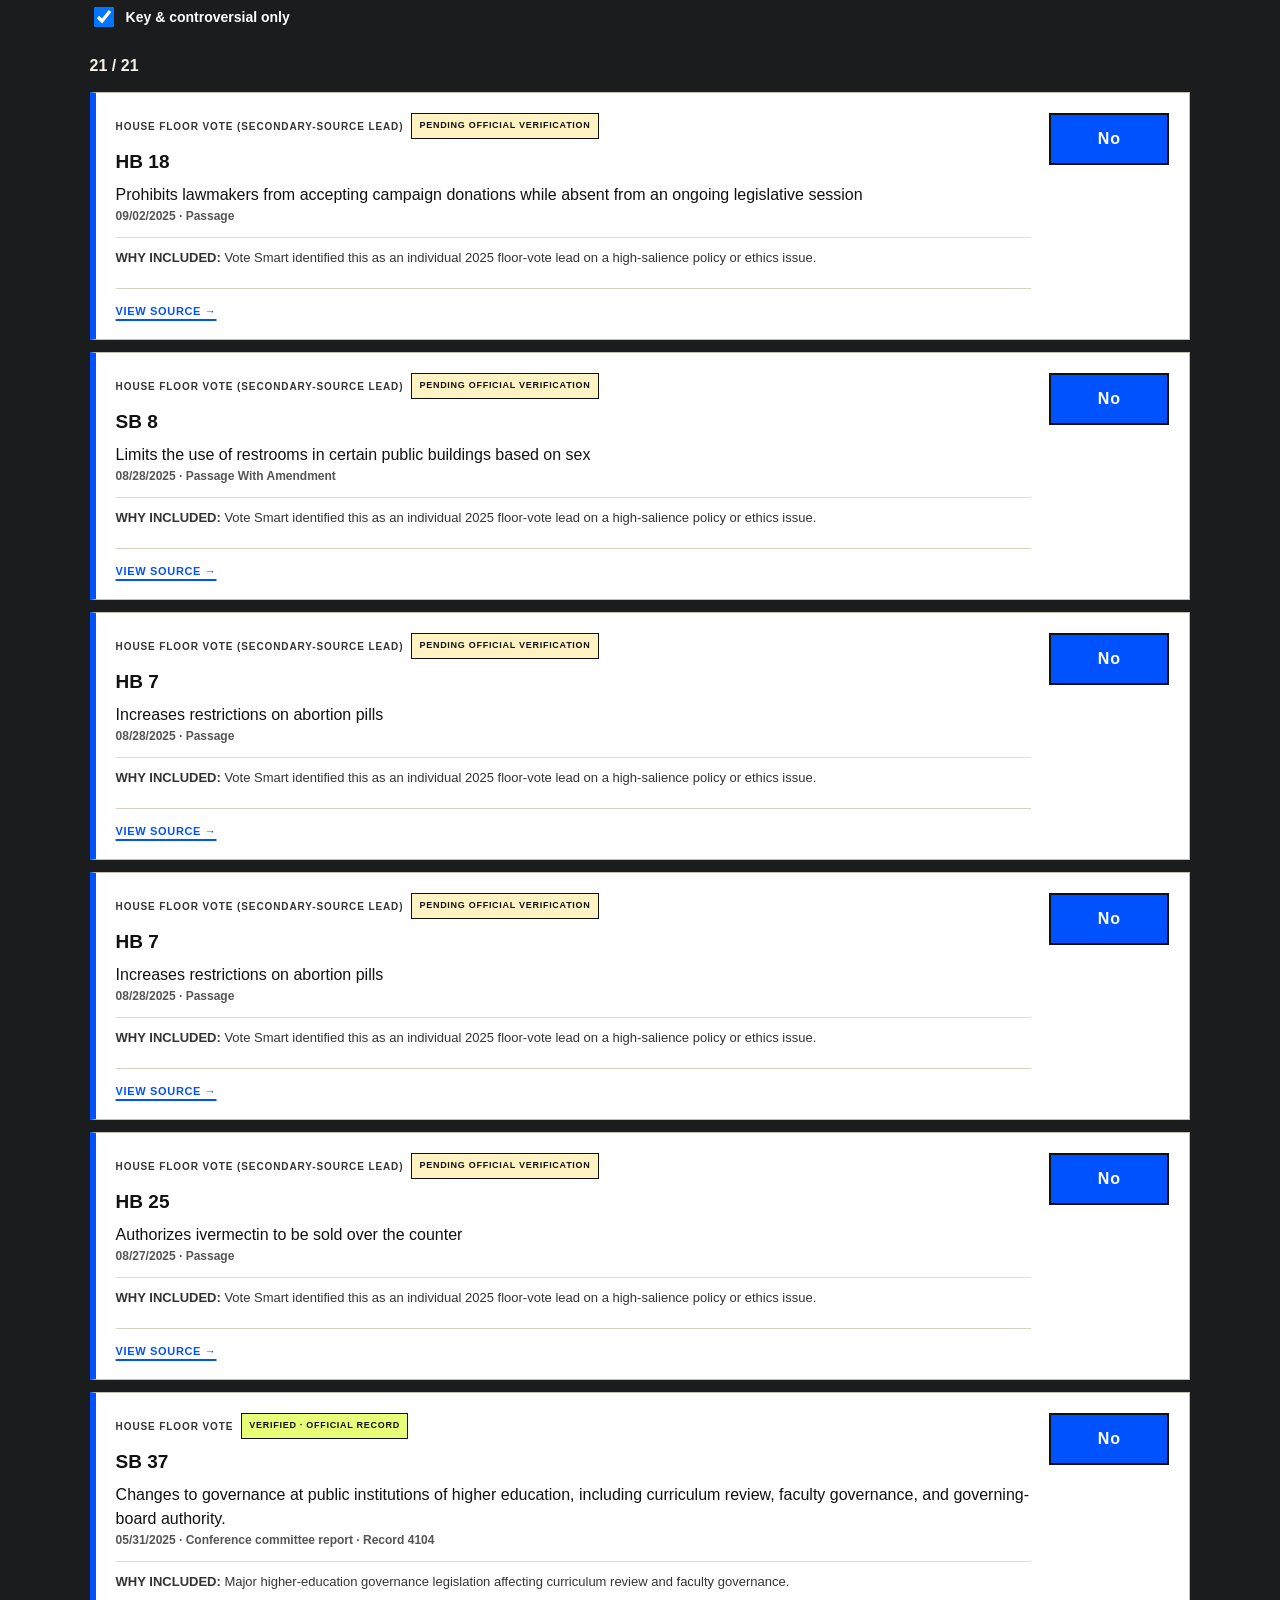
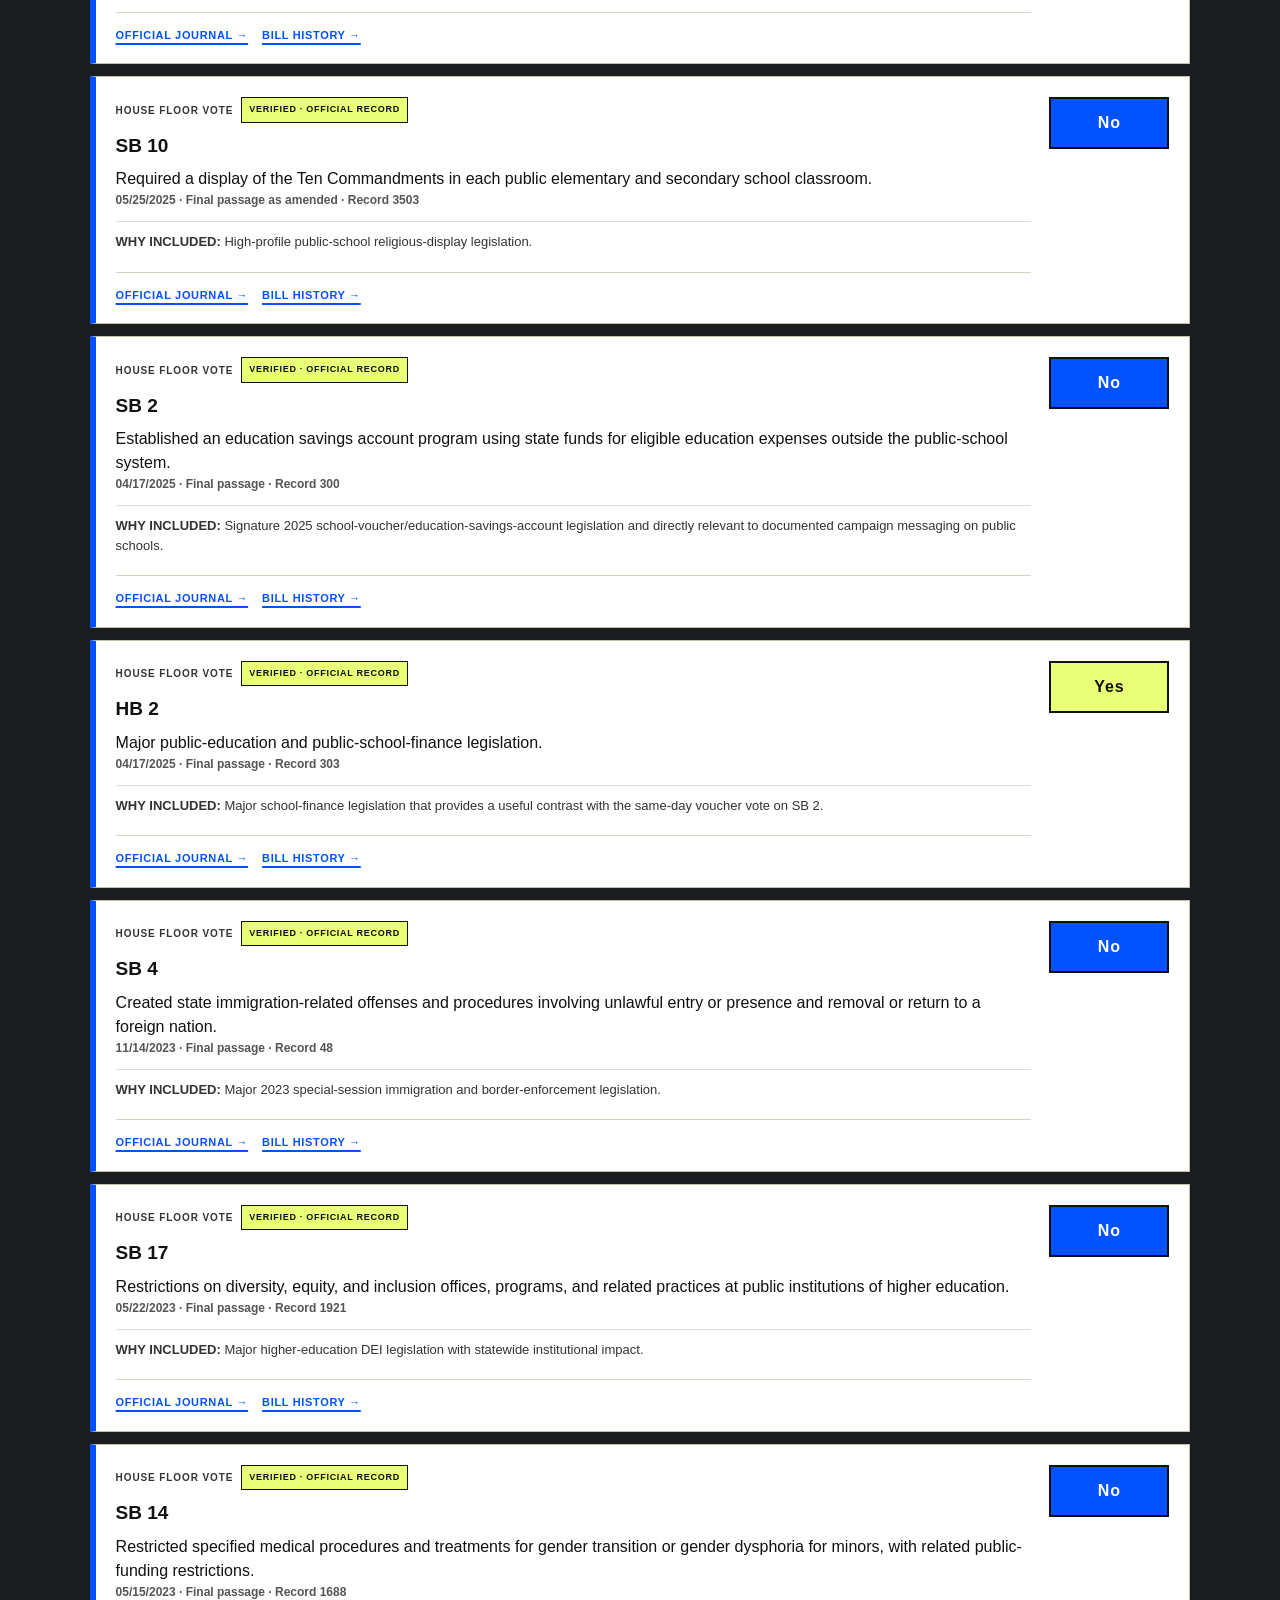
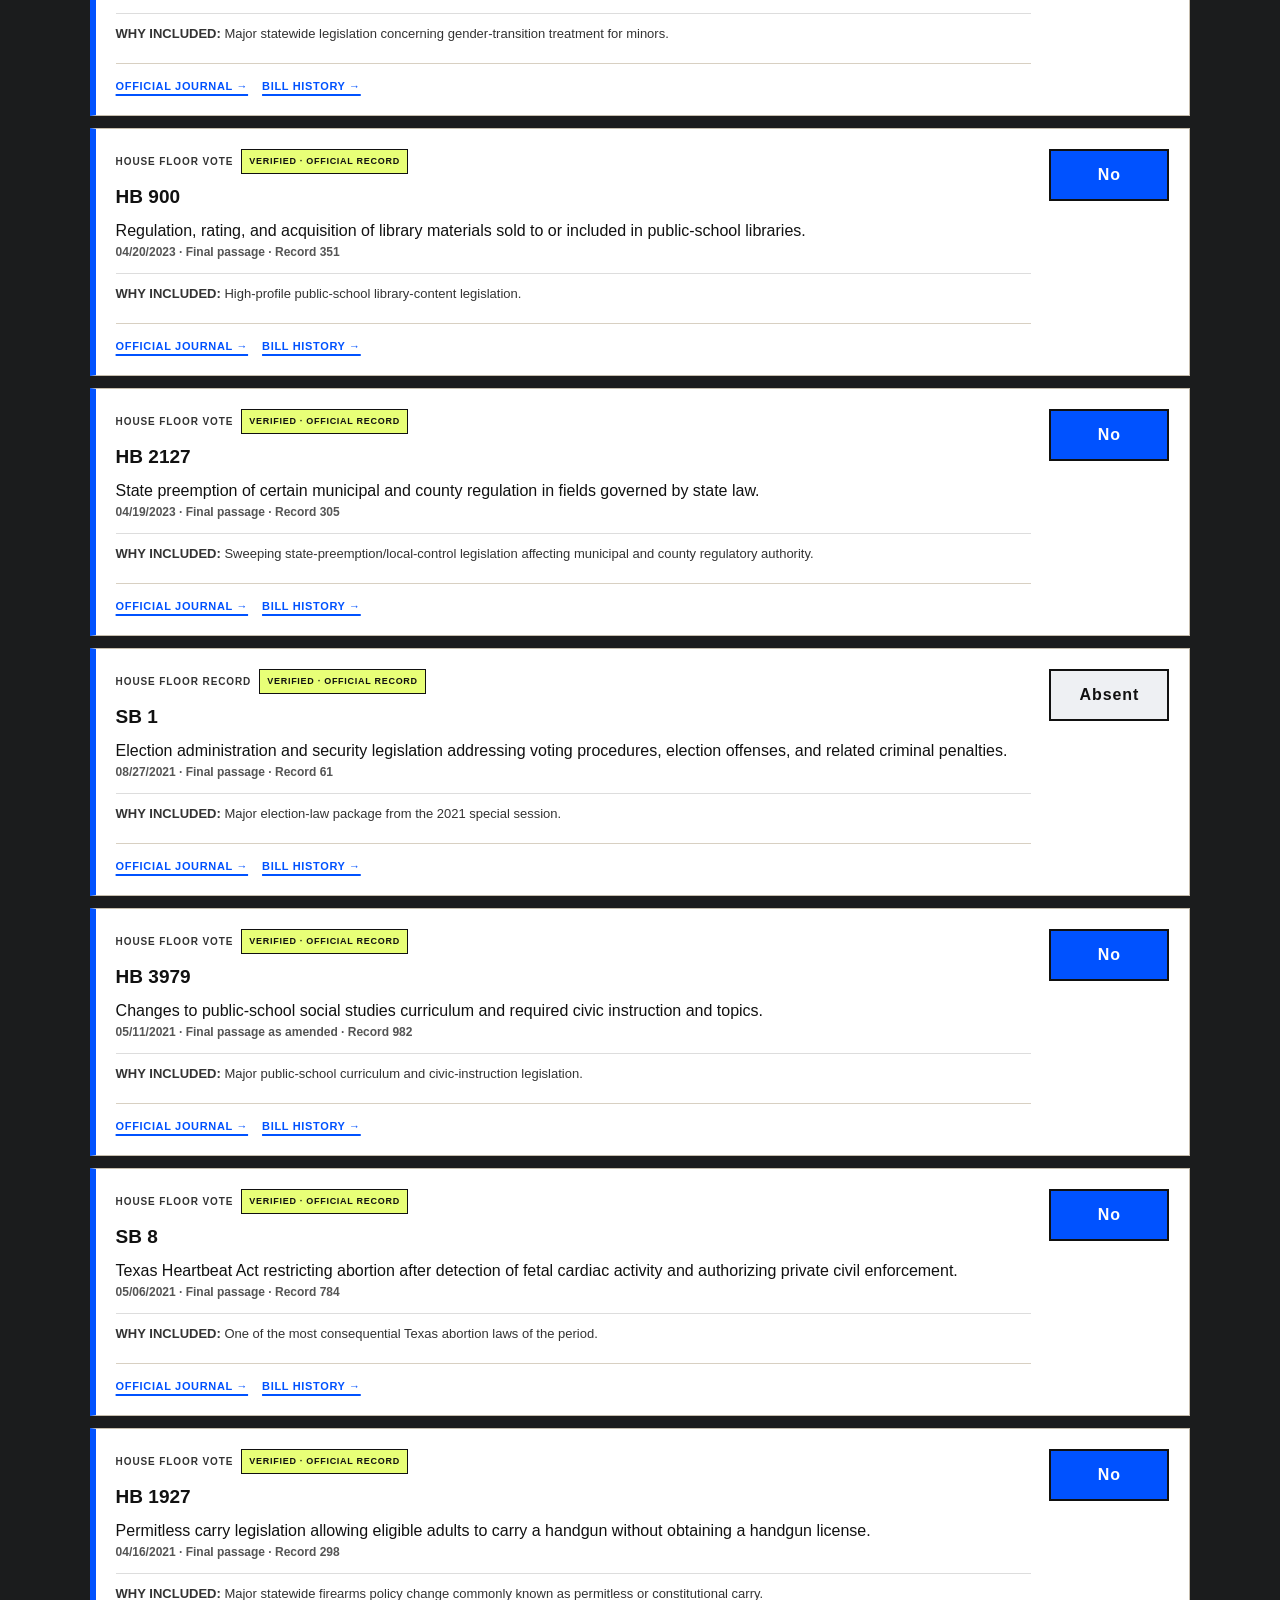
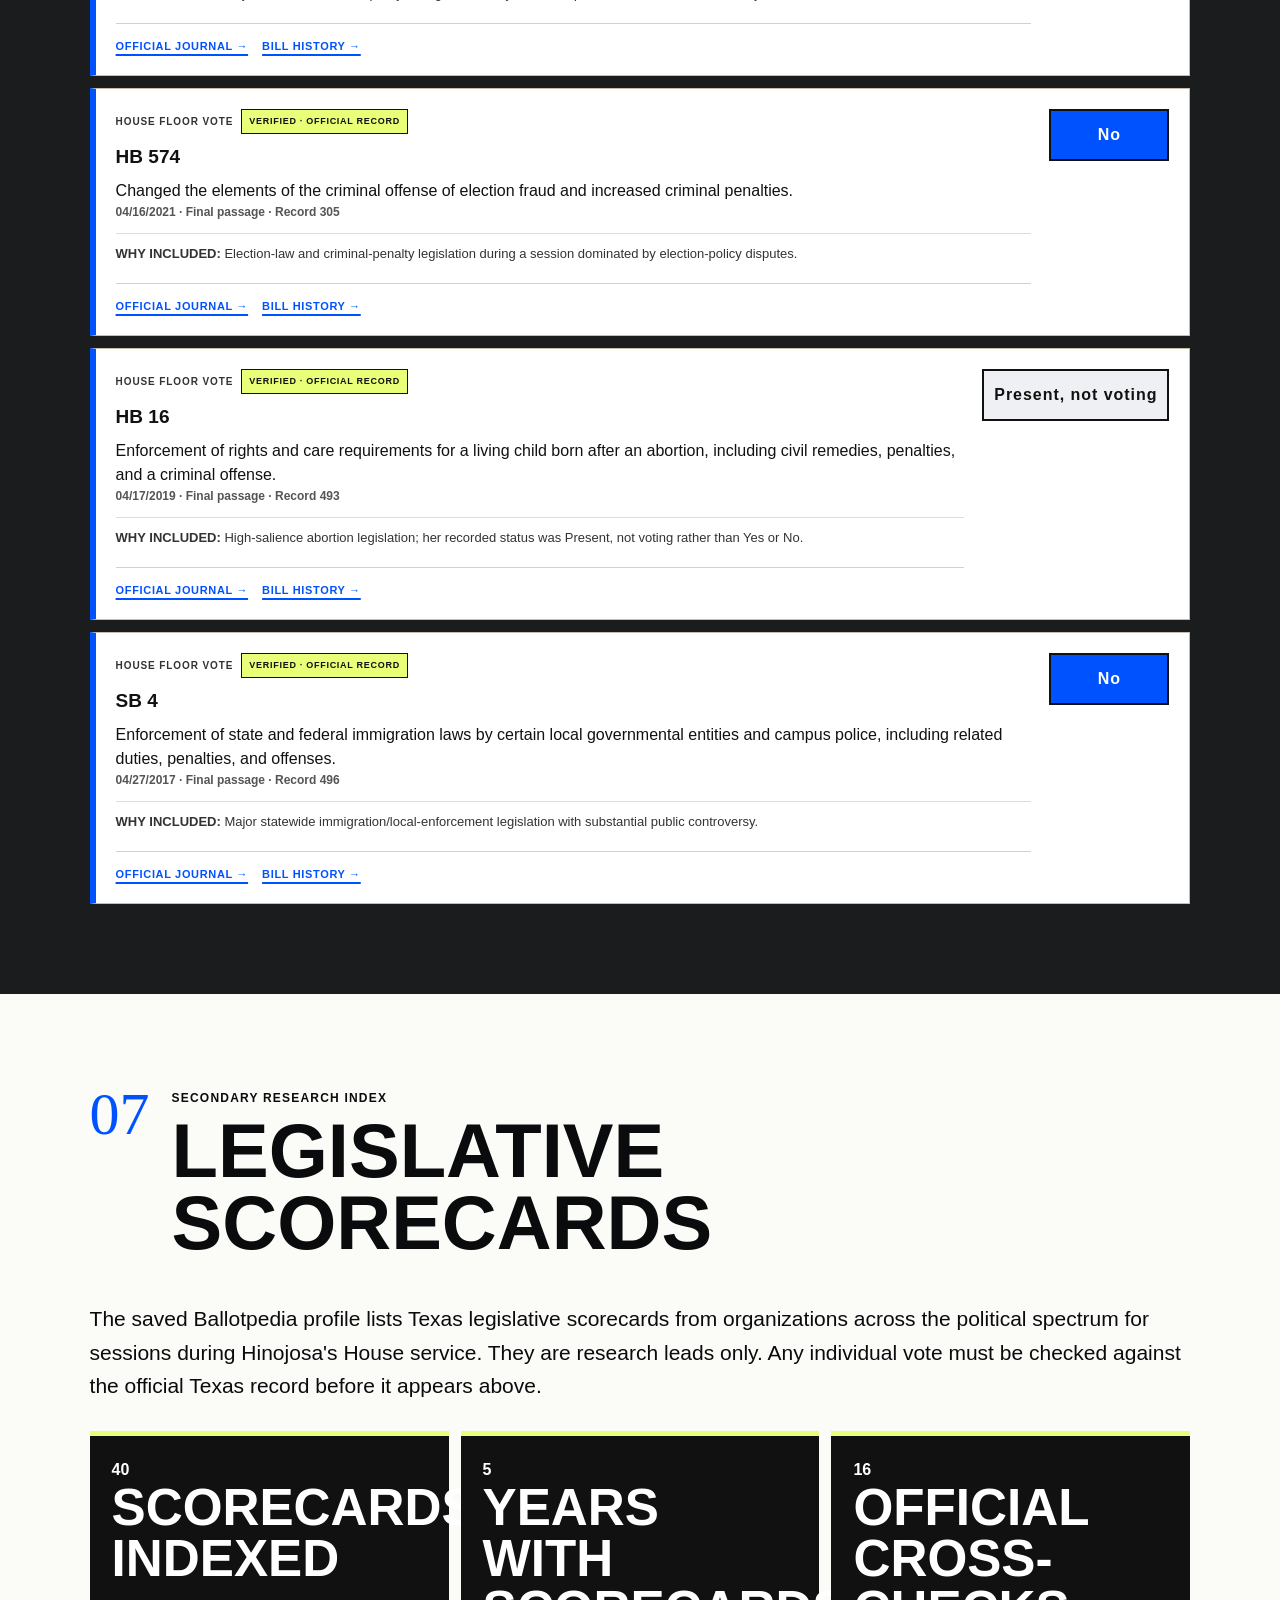
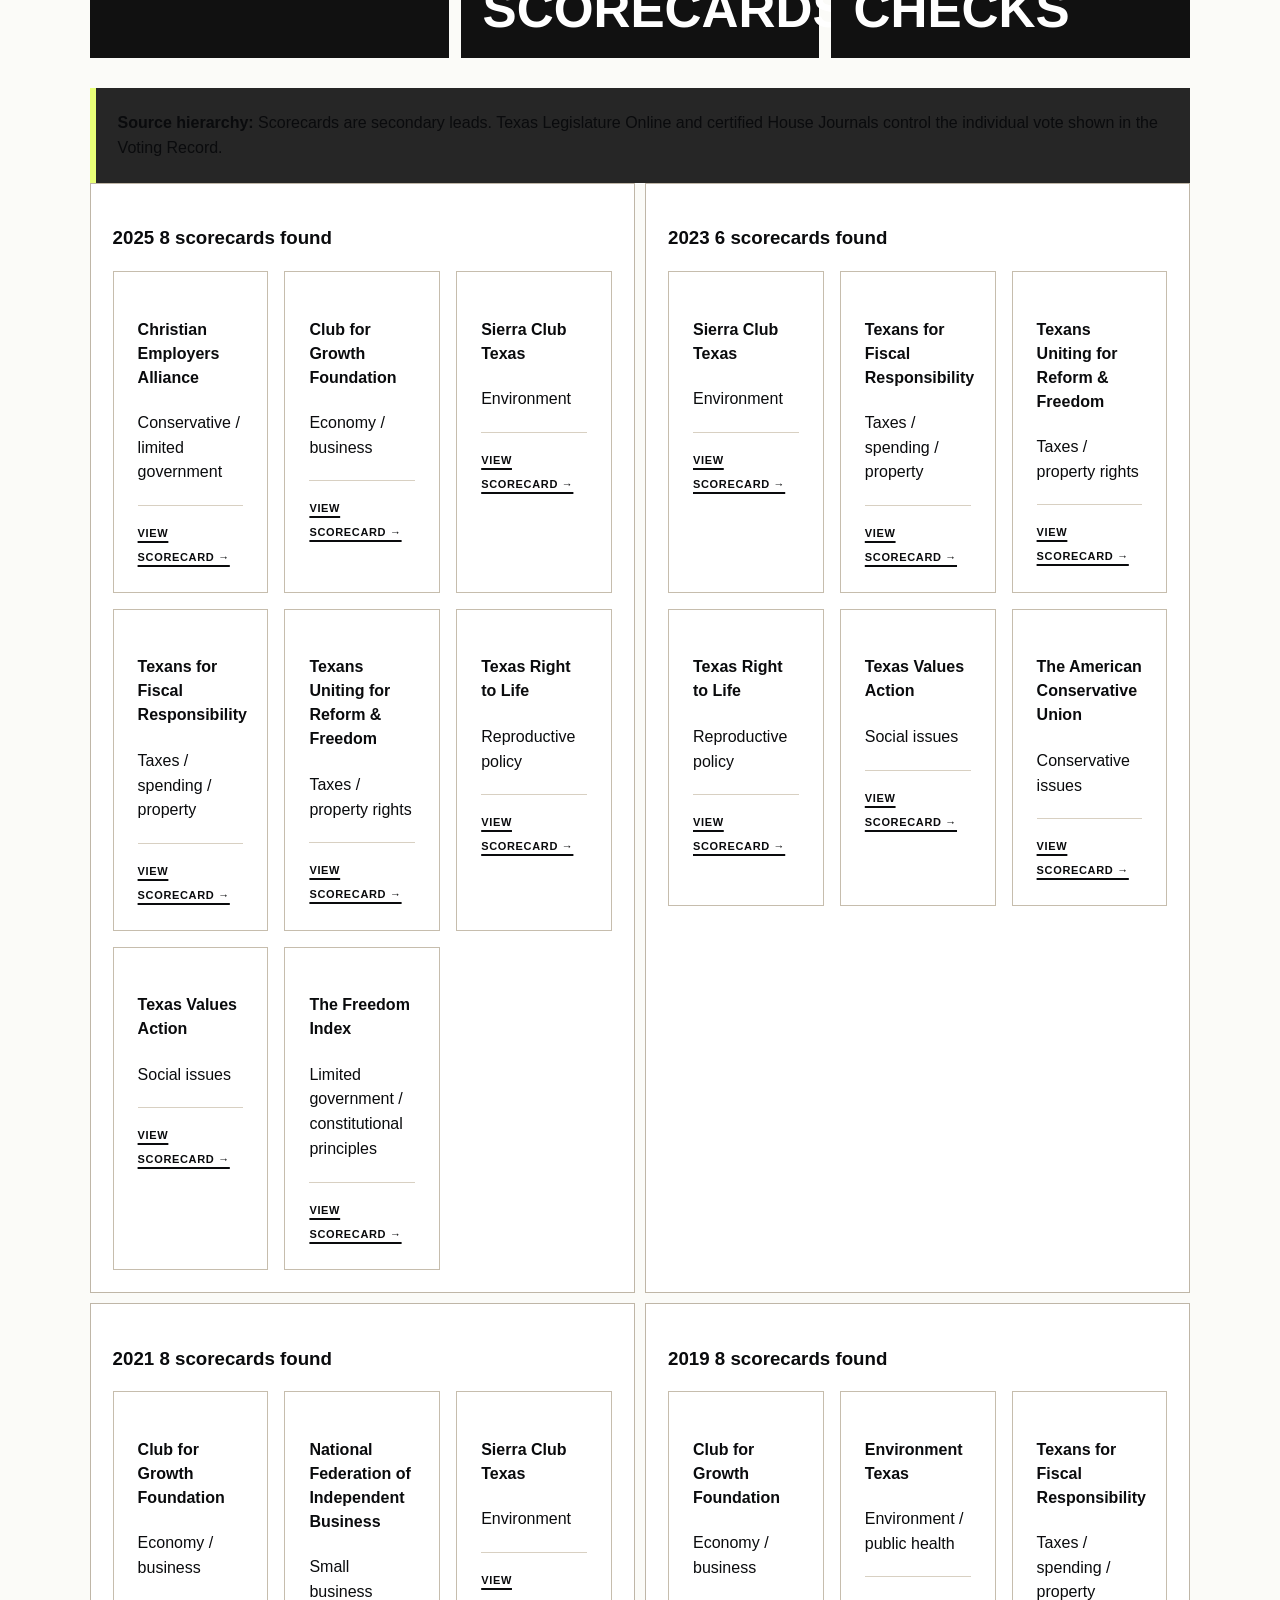
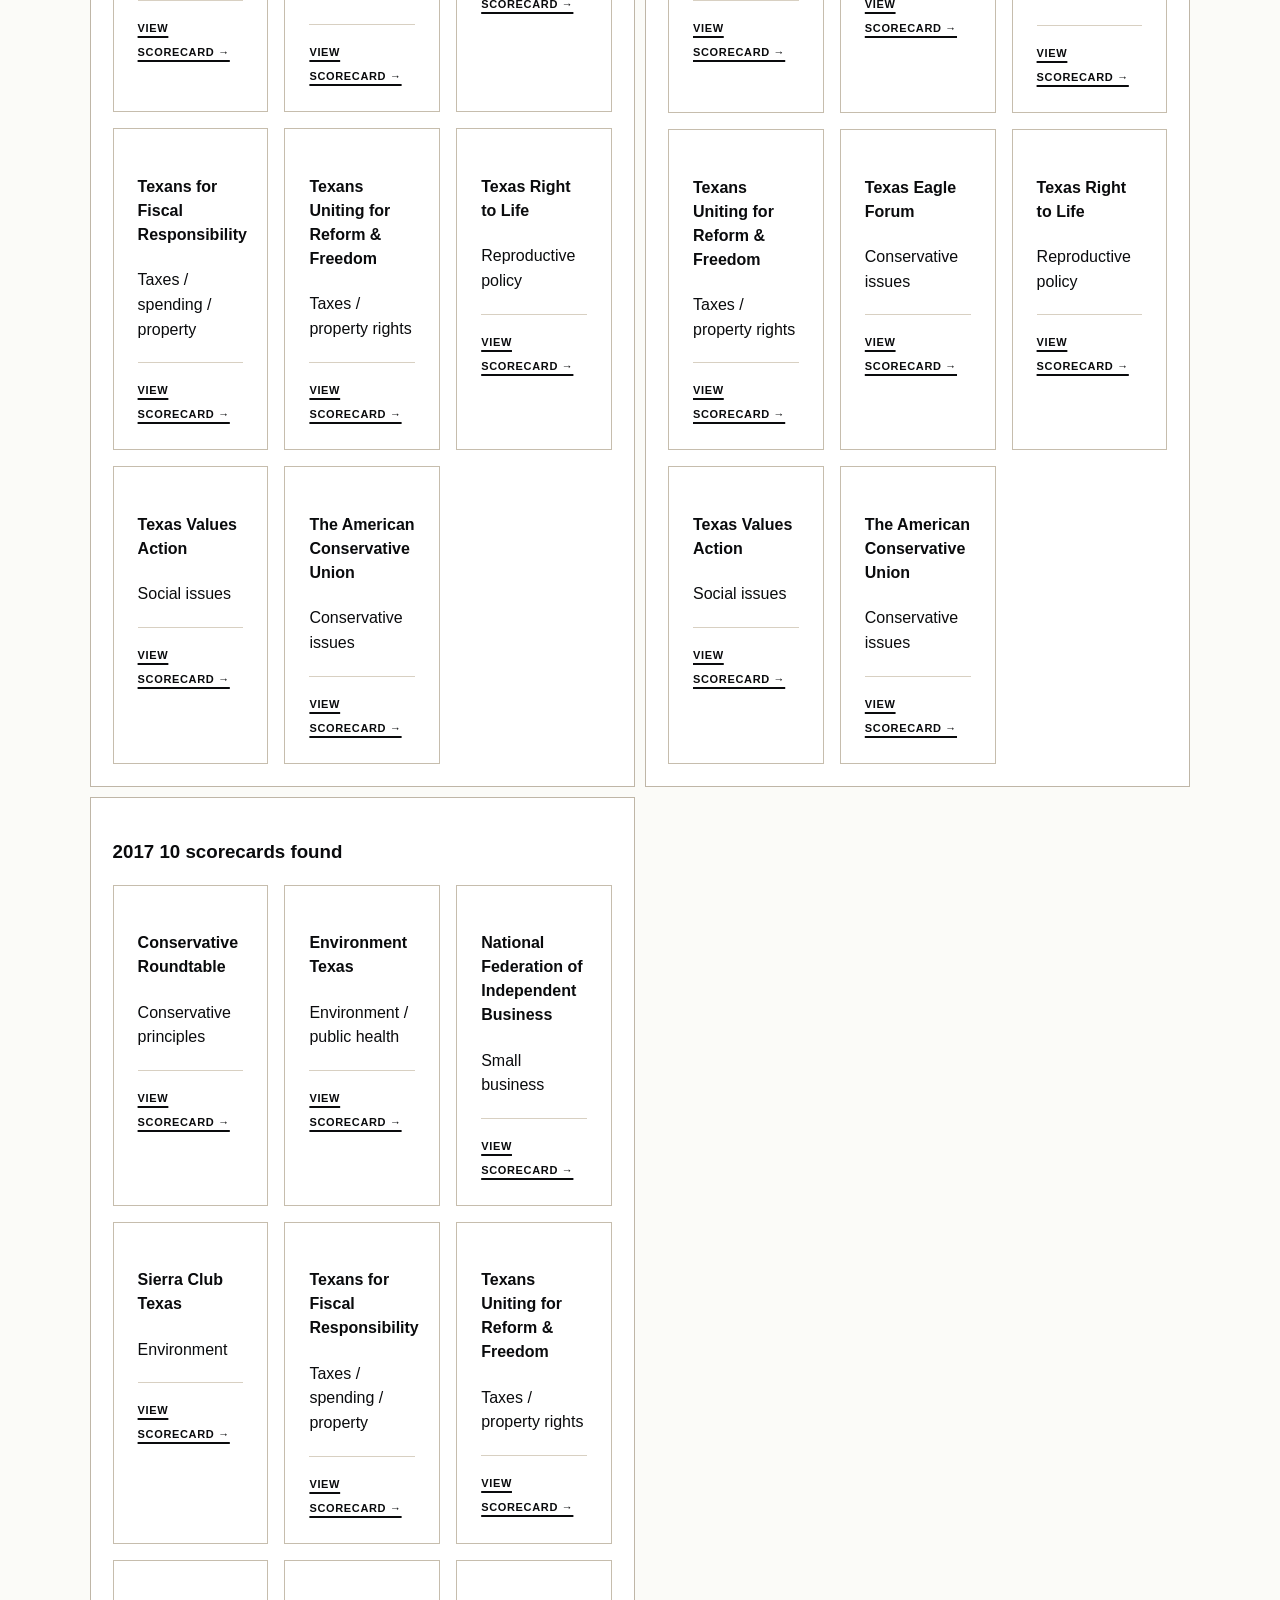
==== commit 7218e018: "Link bilingual election watch from main navigation" ====
--- a/index.html
+++ b/index.html
@@ -54,7 +54,7 @@
 <div aria-label="Language / Idioma" class="language-switcher" role="group"><button aria-pressed="true" class="lang-btn is-active" data-lang="en" lang="en" type="button">EN</button><button aria-pressed="false" class="lang-btn" data-lang="es" lang="es" type="button">ES</button></div>
 <button aria-controls="primary-nav" aria-expanded="false" class="menu-toggle" type="button"><span aria-hidden="true" class="menu-icon"></span><span data-i18n="menu">Menu</span></button>
 </div>
-<nav aria-label="Primary navigation" id="primary-nav">
+<nav aria-label="Primary navigation" id="primary-nav"><a href="election-watch.html" aria-label="Pre and Post Election Watch / Vigilancia electoral">ELECTION WATCH / VIGILANCIA</a>
 <a data-i18n="navEarlier" href="#platform">EARLIER PLATFORM</a><a data-i18n="navChanges" href="#changes">WEBSITE CHANGES</a><a data-i18n="nav2024" href="#record2024">2024 RECORD</a><a data-i18n="nav2025" href="#record2025">2025 RECORD</a><a data-i18n="nav2026" href="#campaign2026">2026 CAMPAIGN</a><a data-i18n="navVoting" href="#voting">VOTING RECORD</a><a data-i18n="navScorecards" href="#scorecards">SCORECARDS</a><a data-i18n="navCompare" href="#compare">COMPARE</a><a data-i18n="navMethod" href="#methodology">METHODOLOGY</a><a data-i18n="navSources" href="#sources">SOURCES</a>
 </nav></div></header>
 <main id="main-content" tabindex="-1">
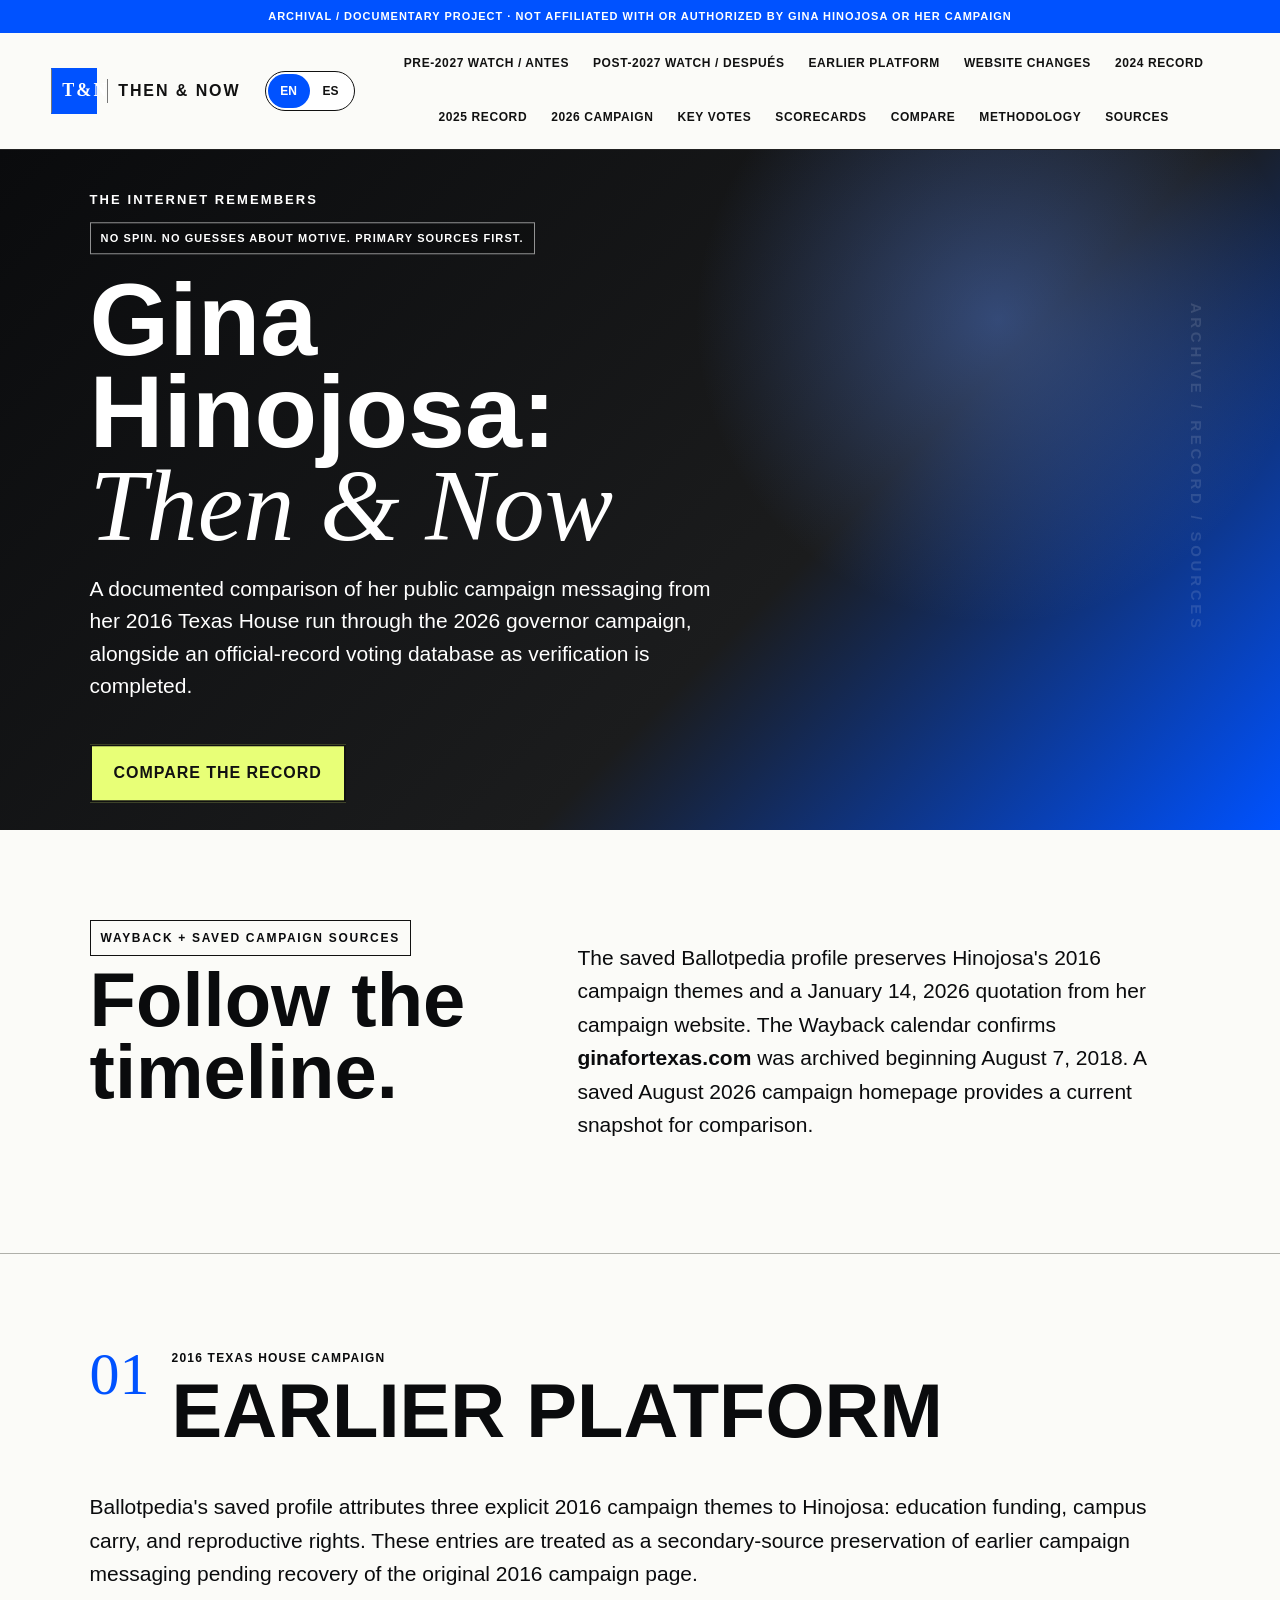
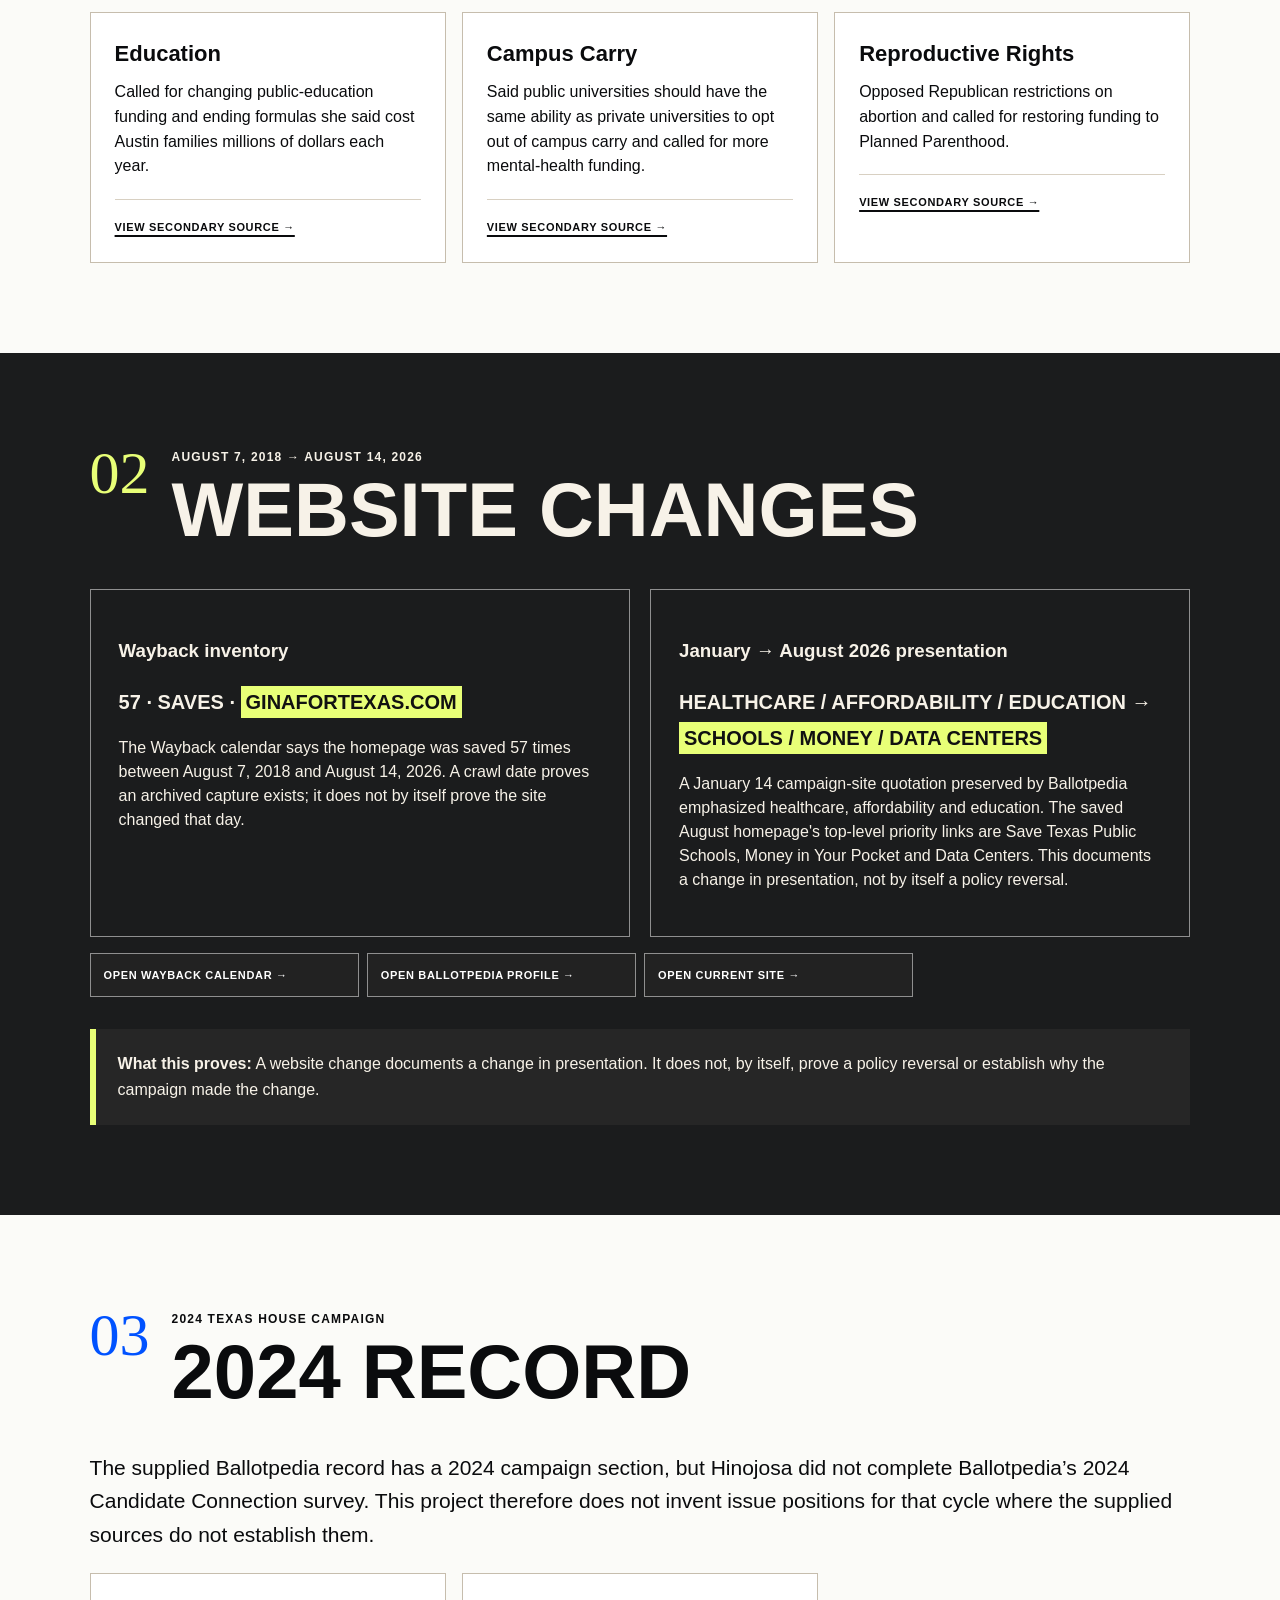
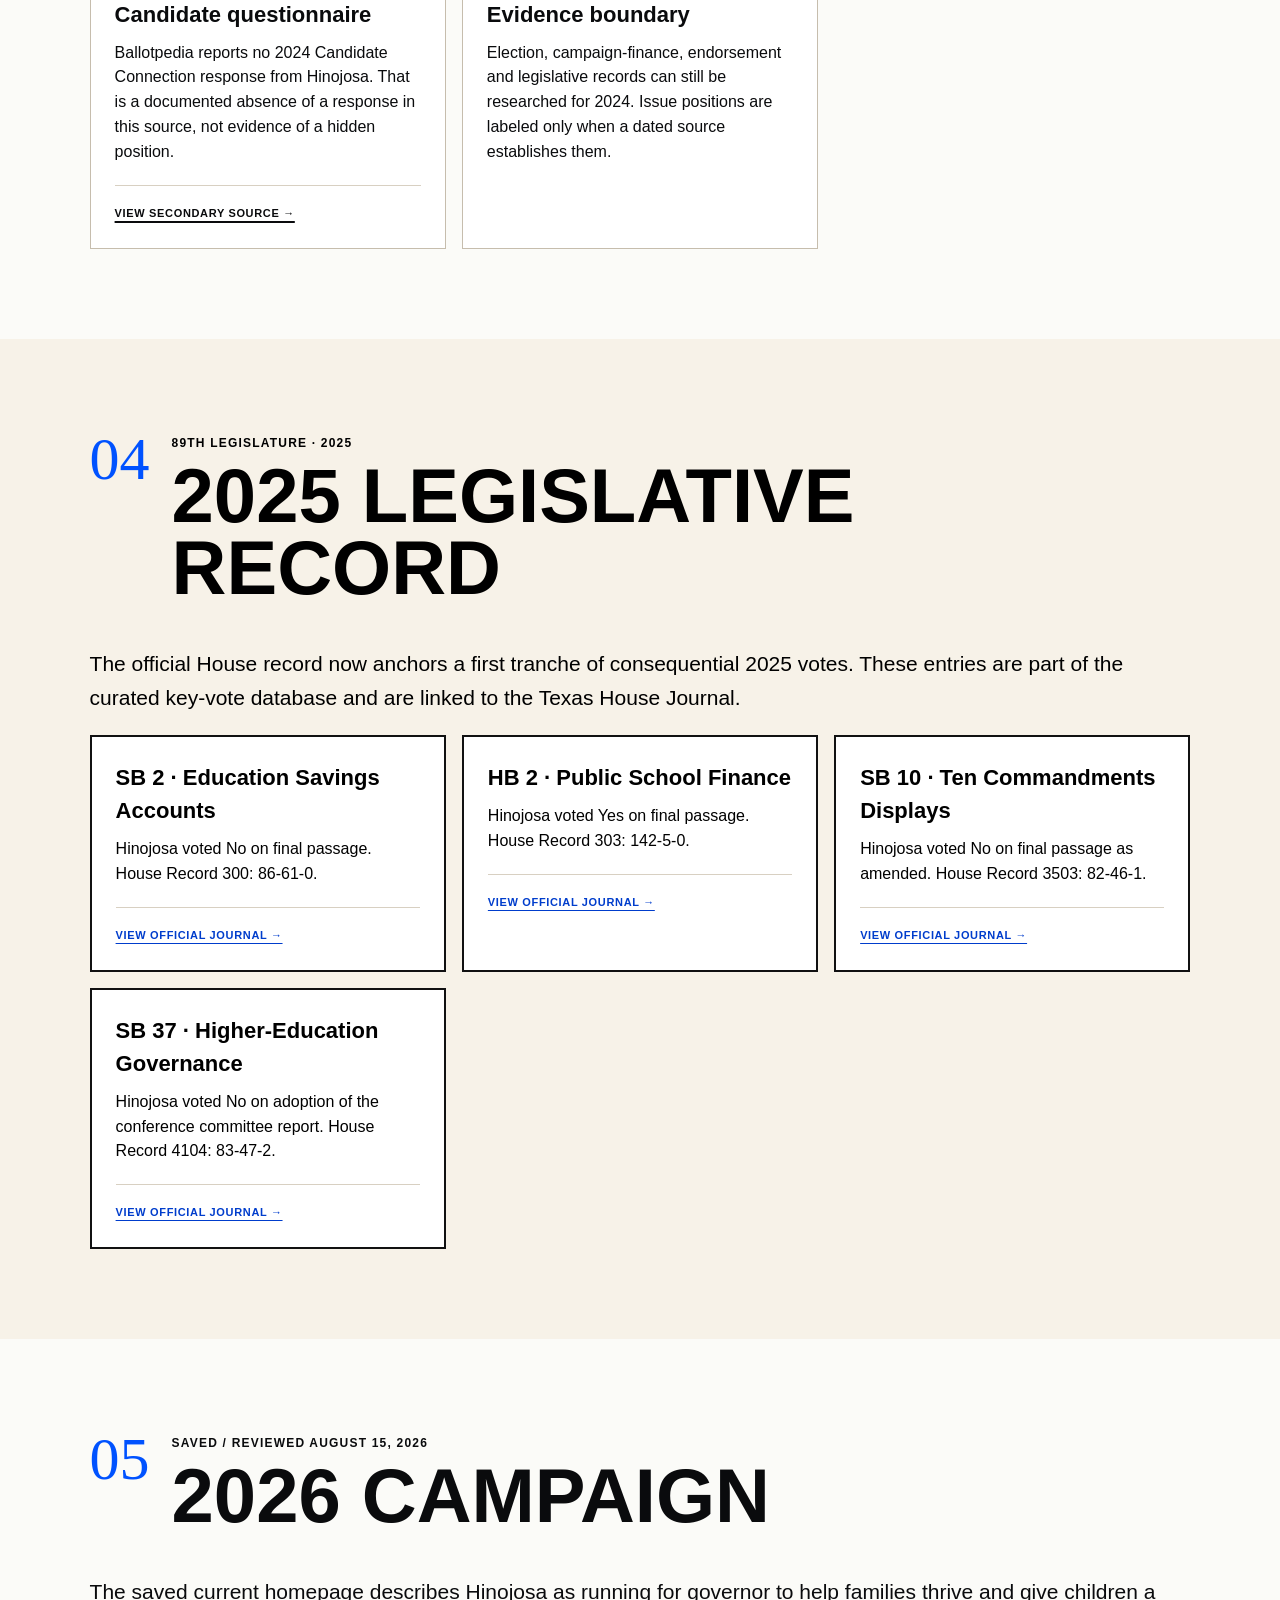
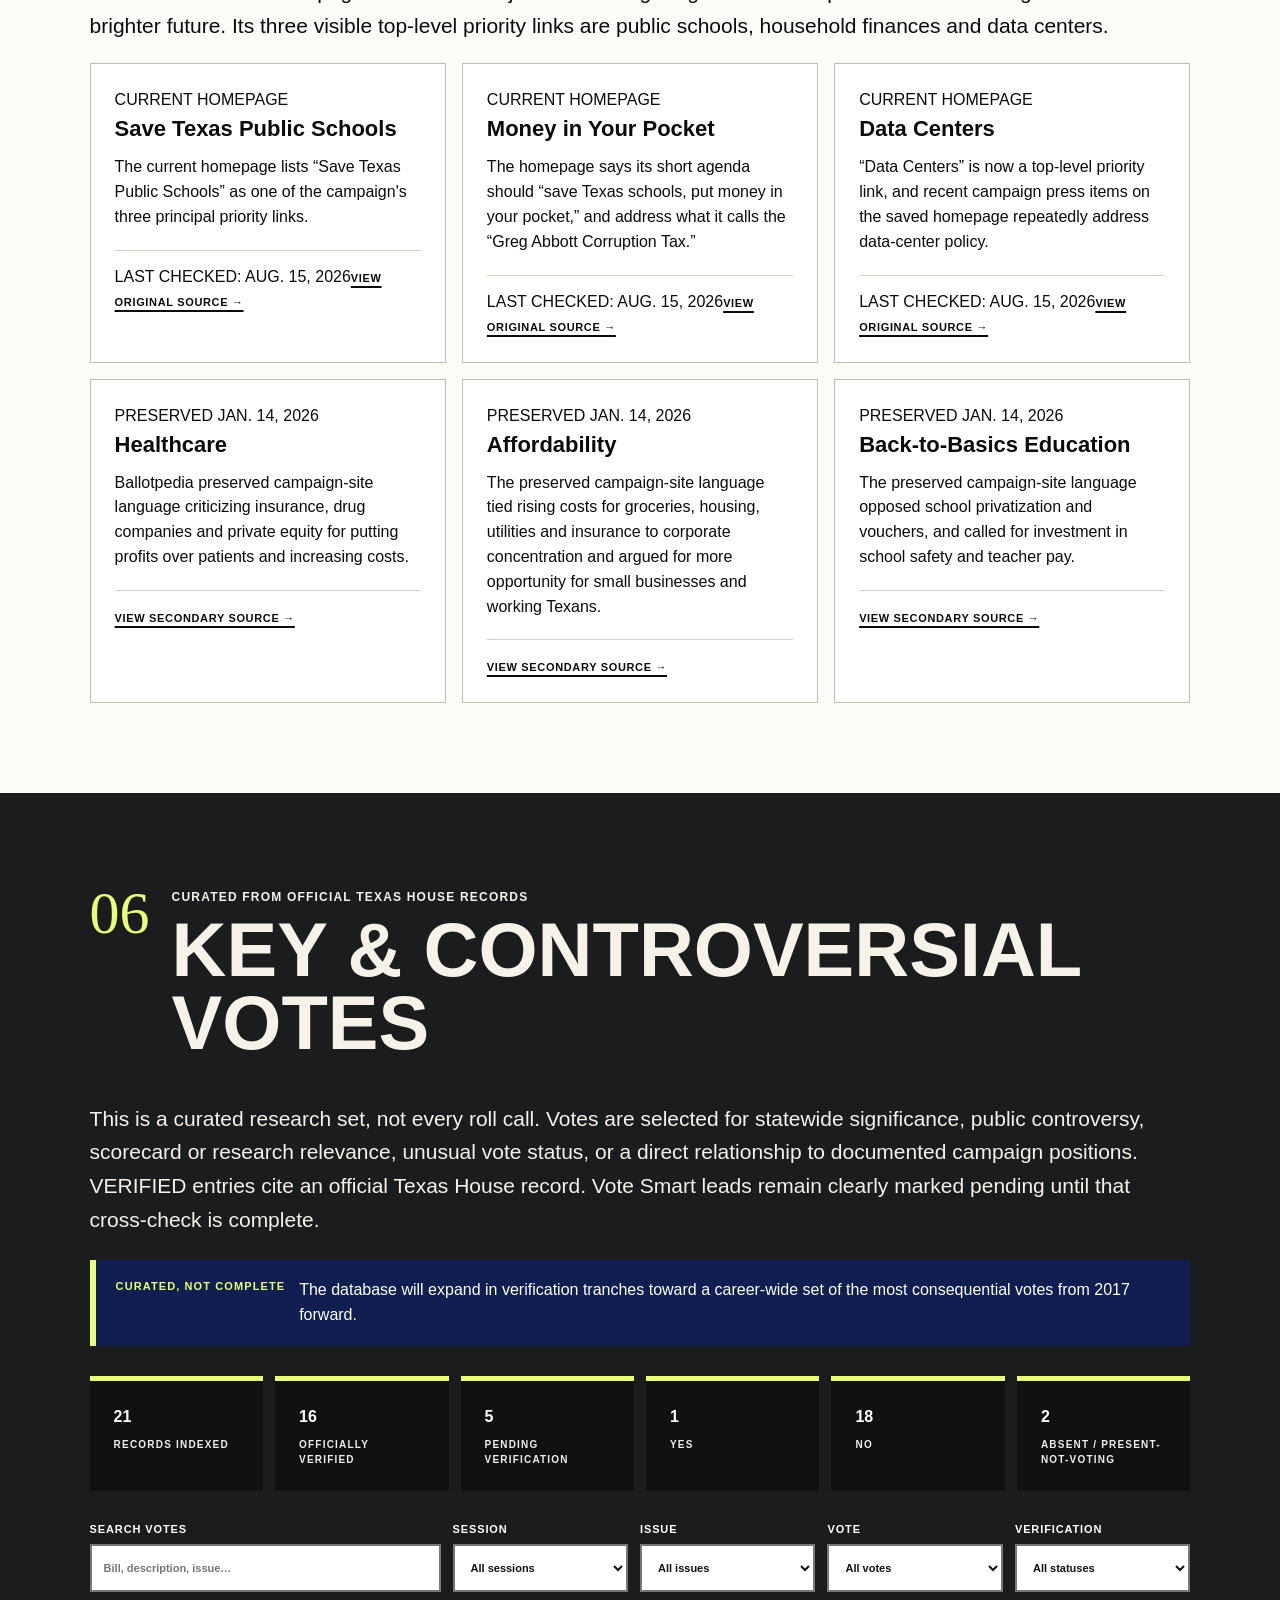
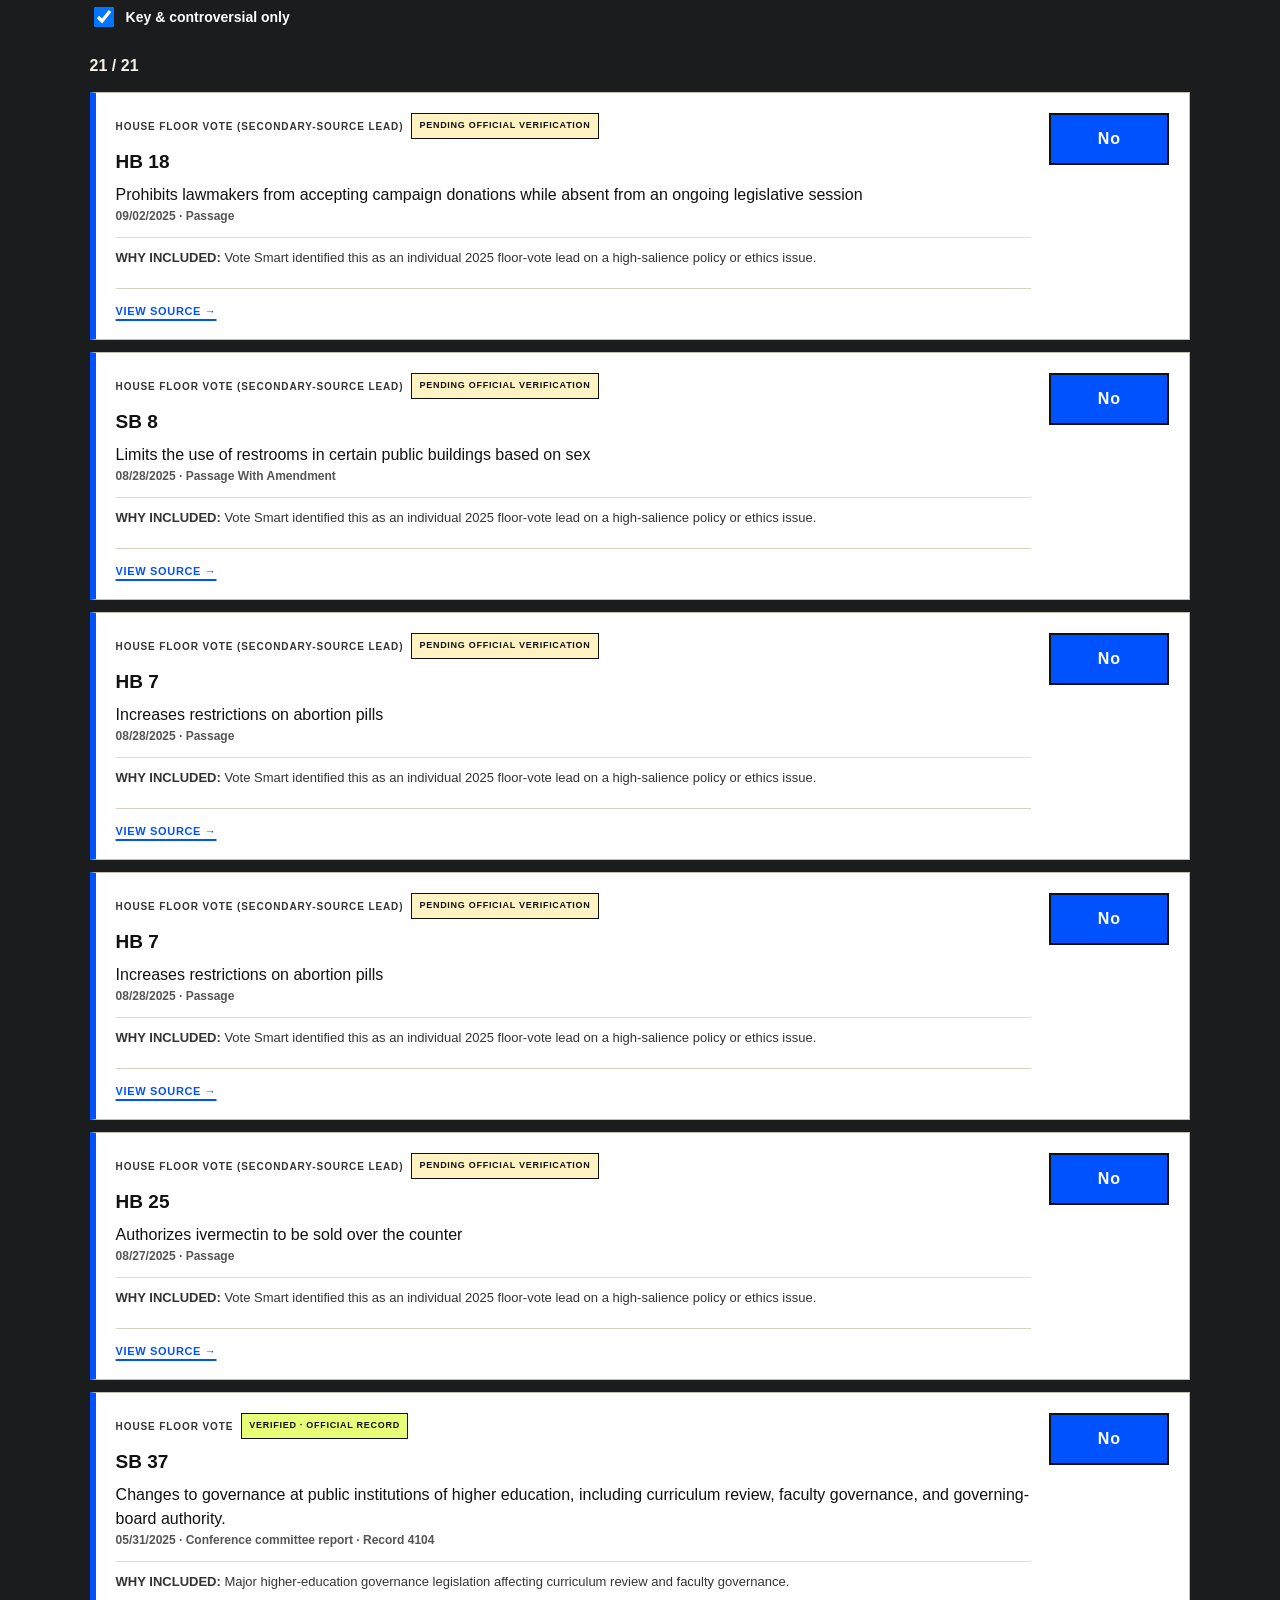
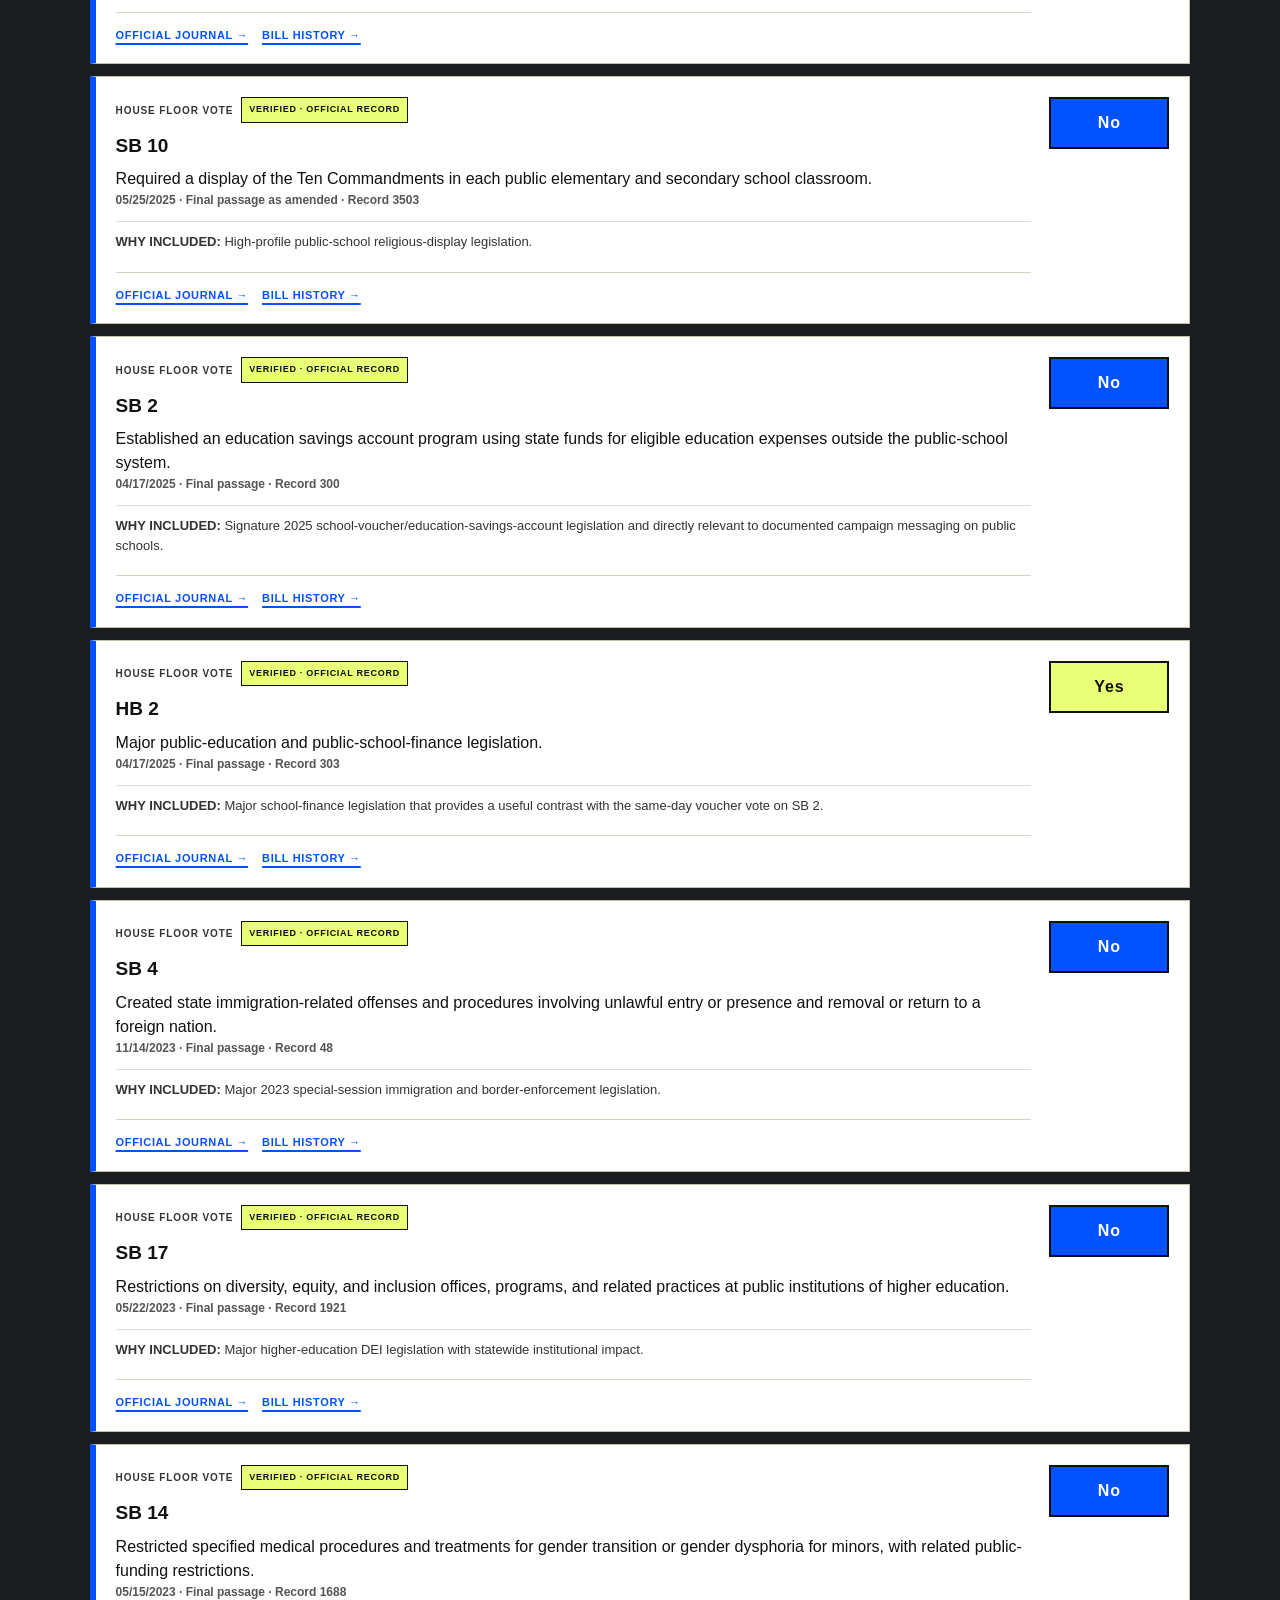
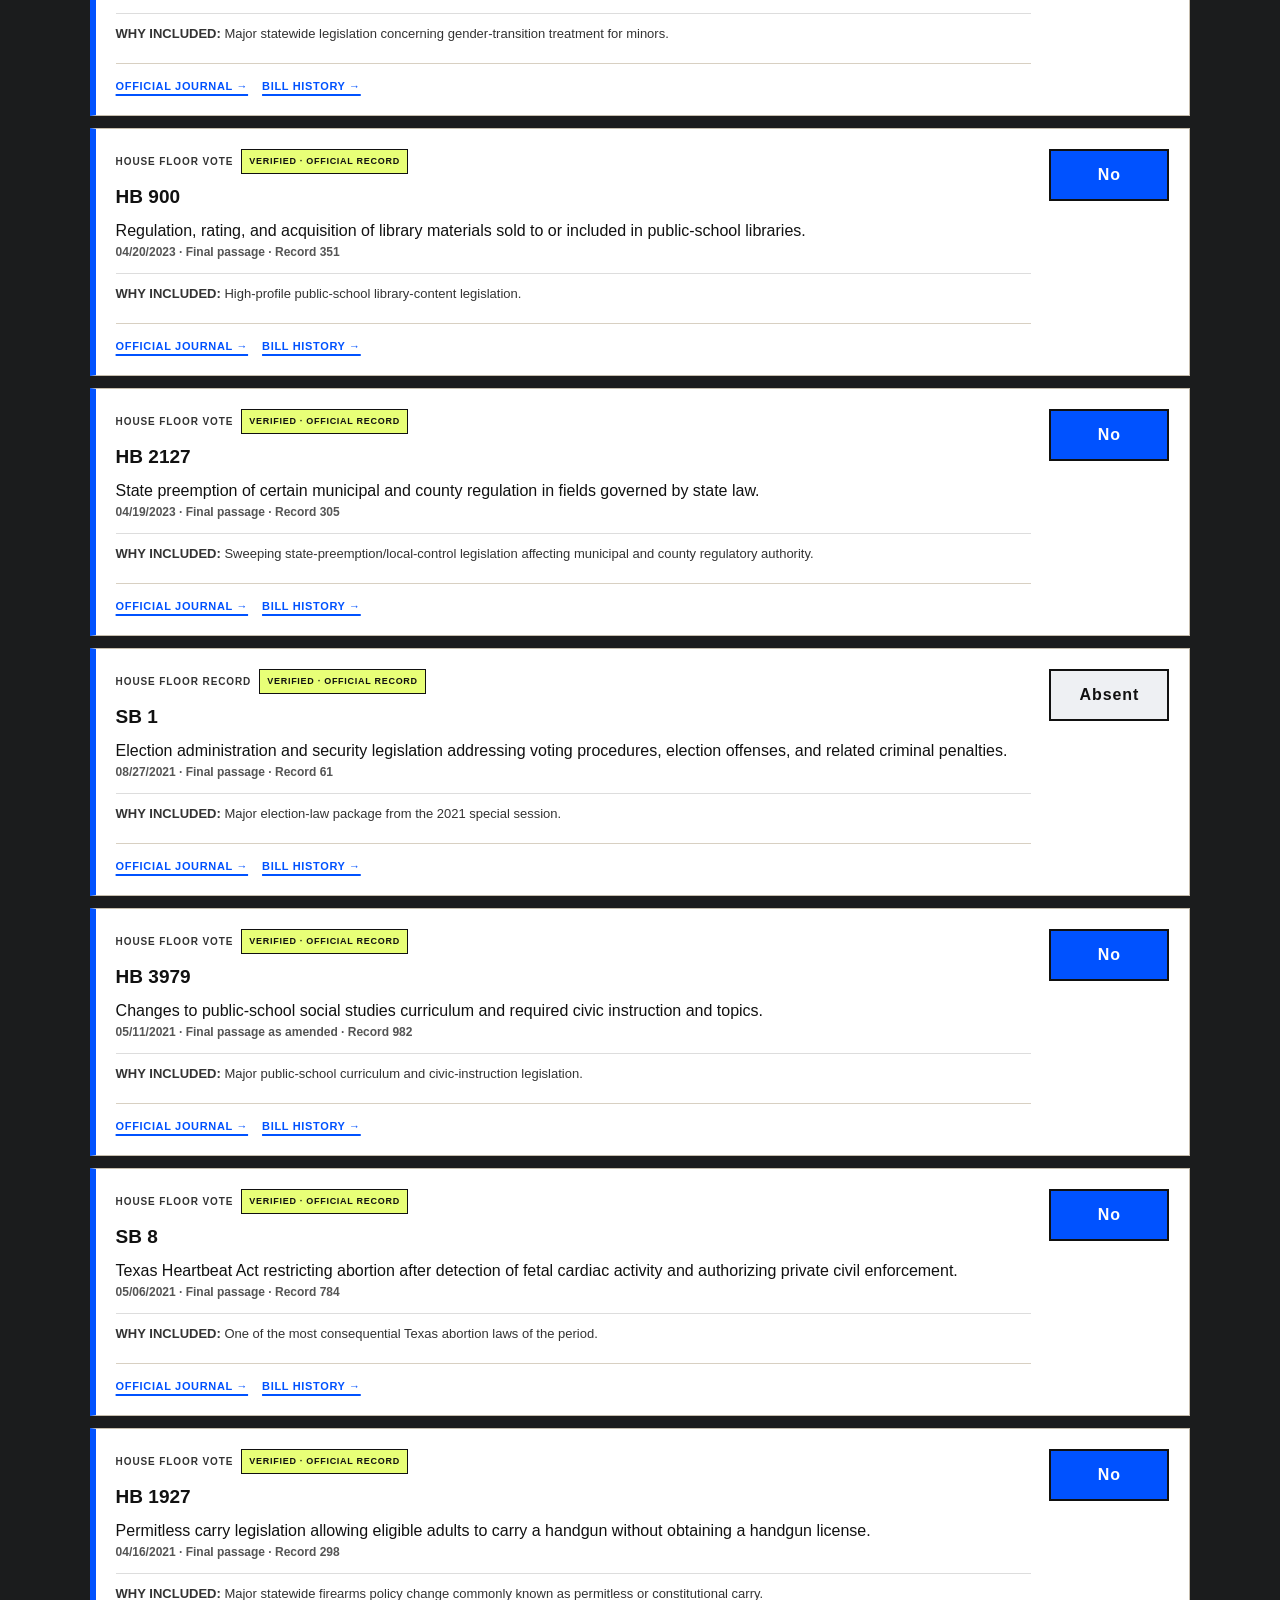
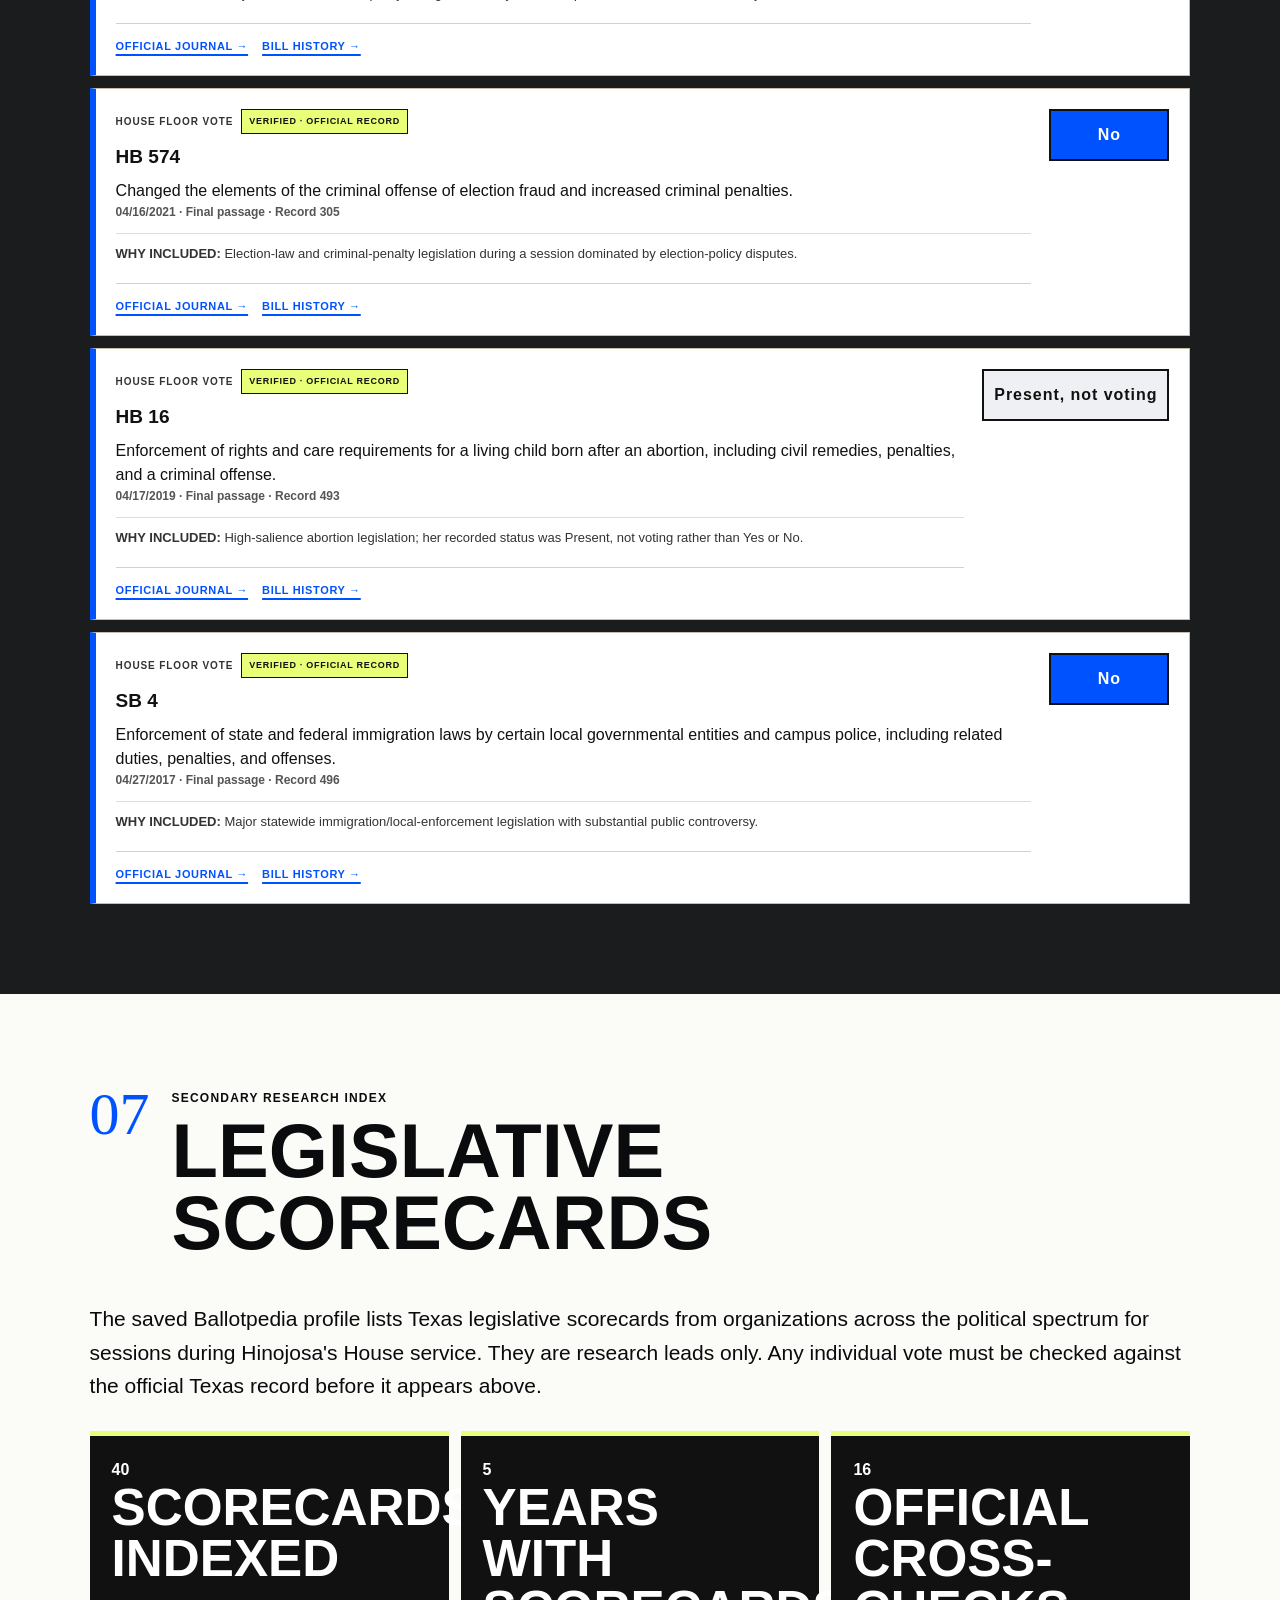
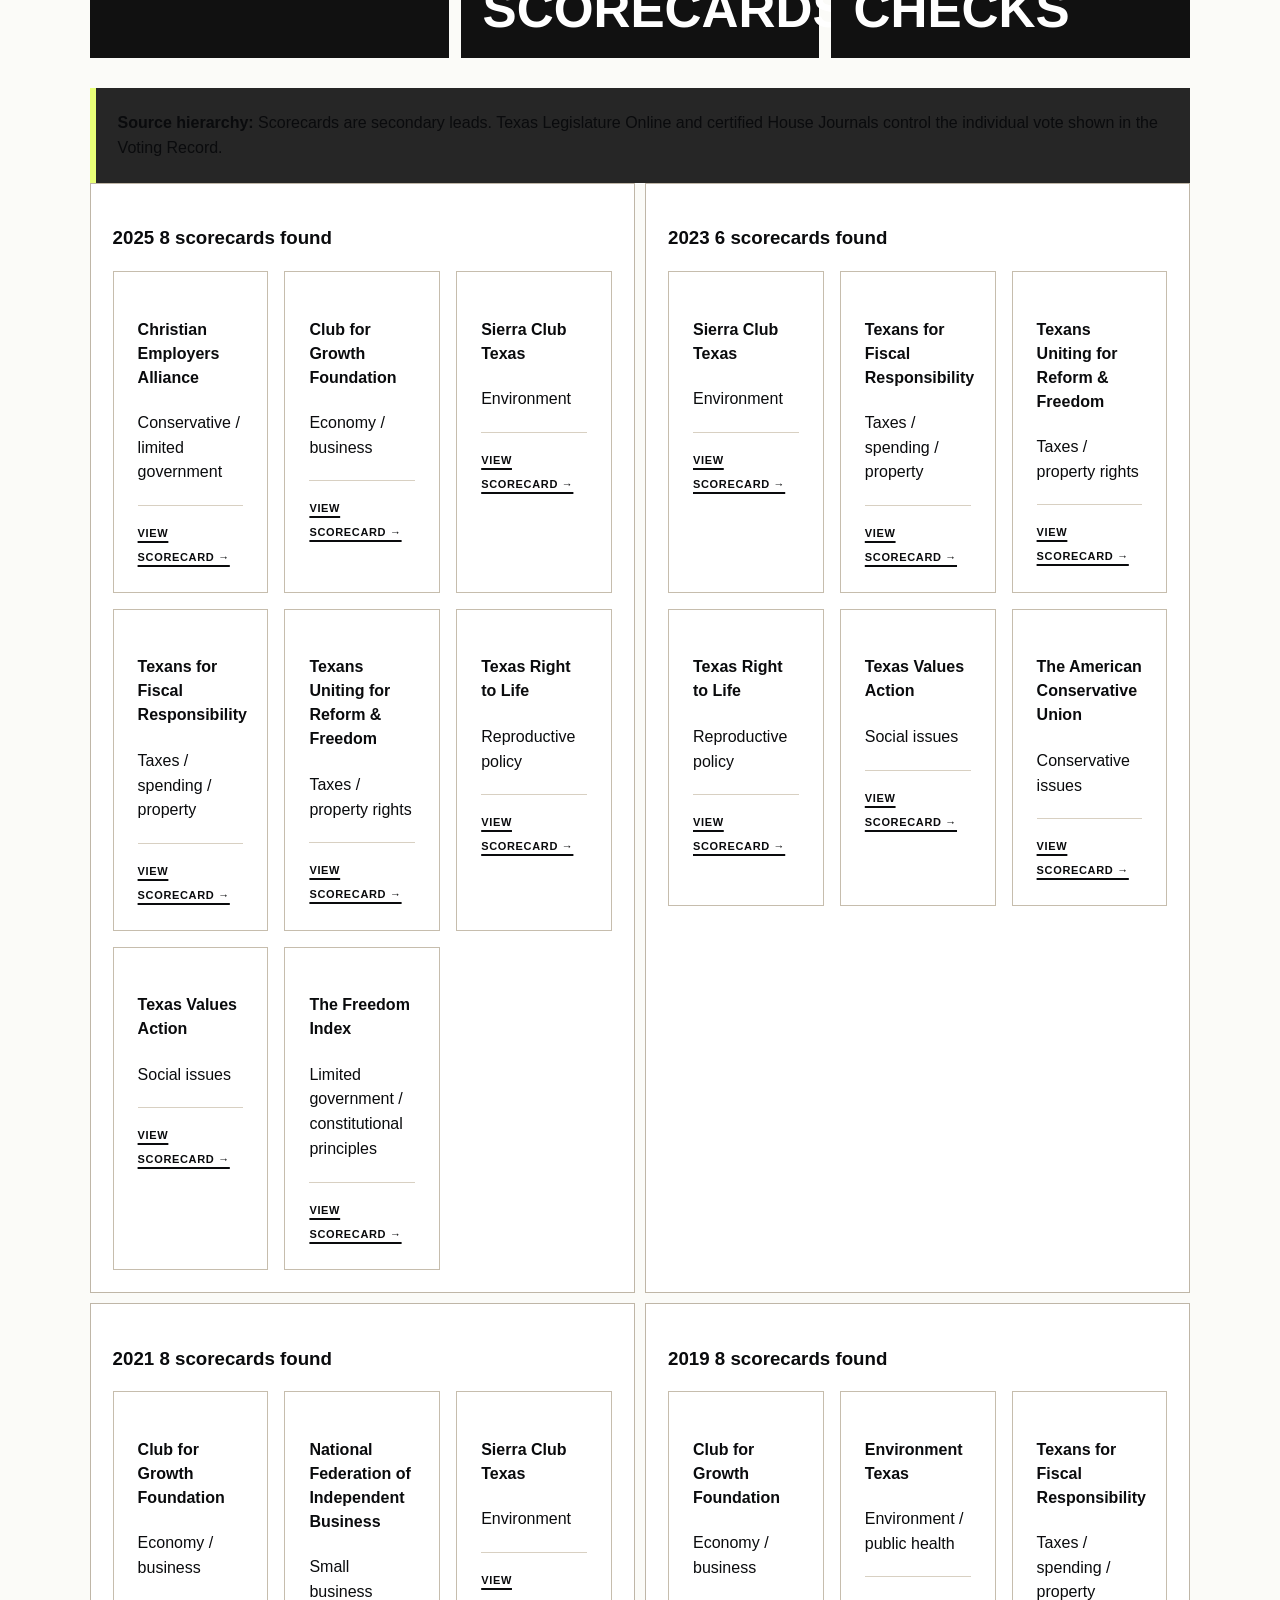
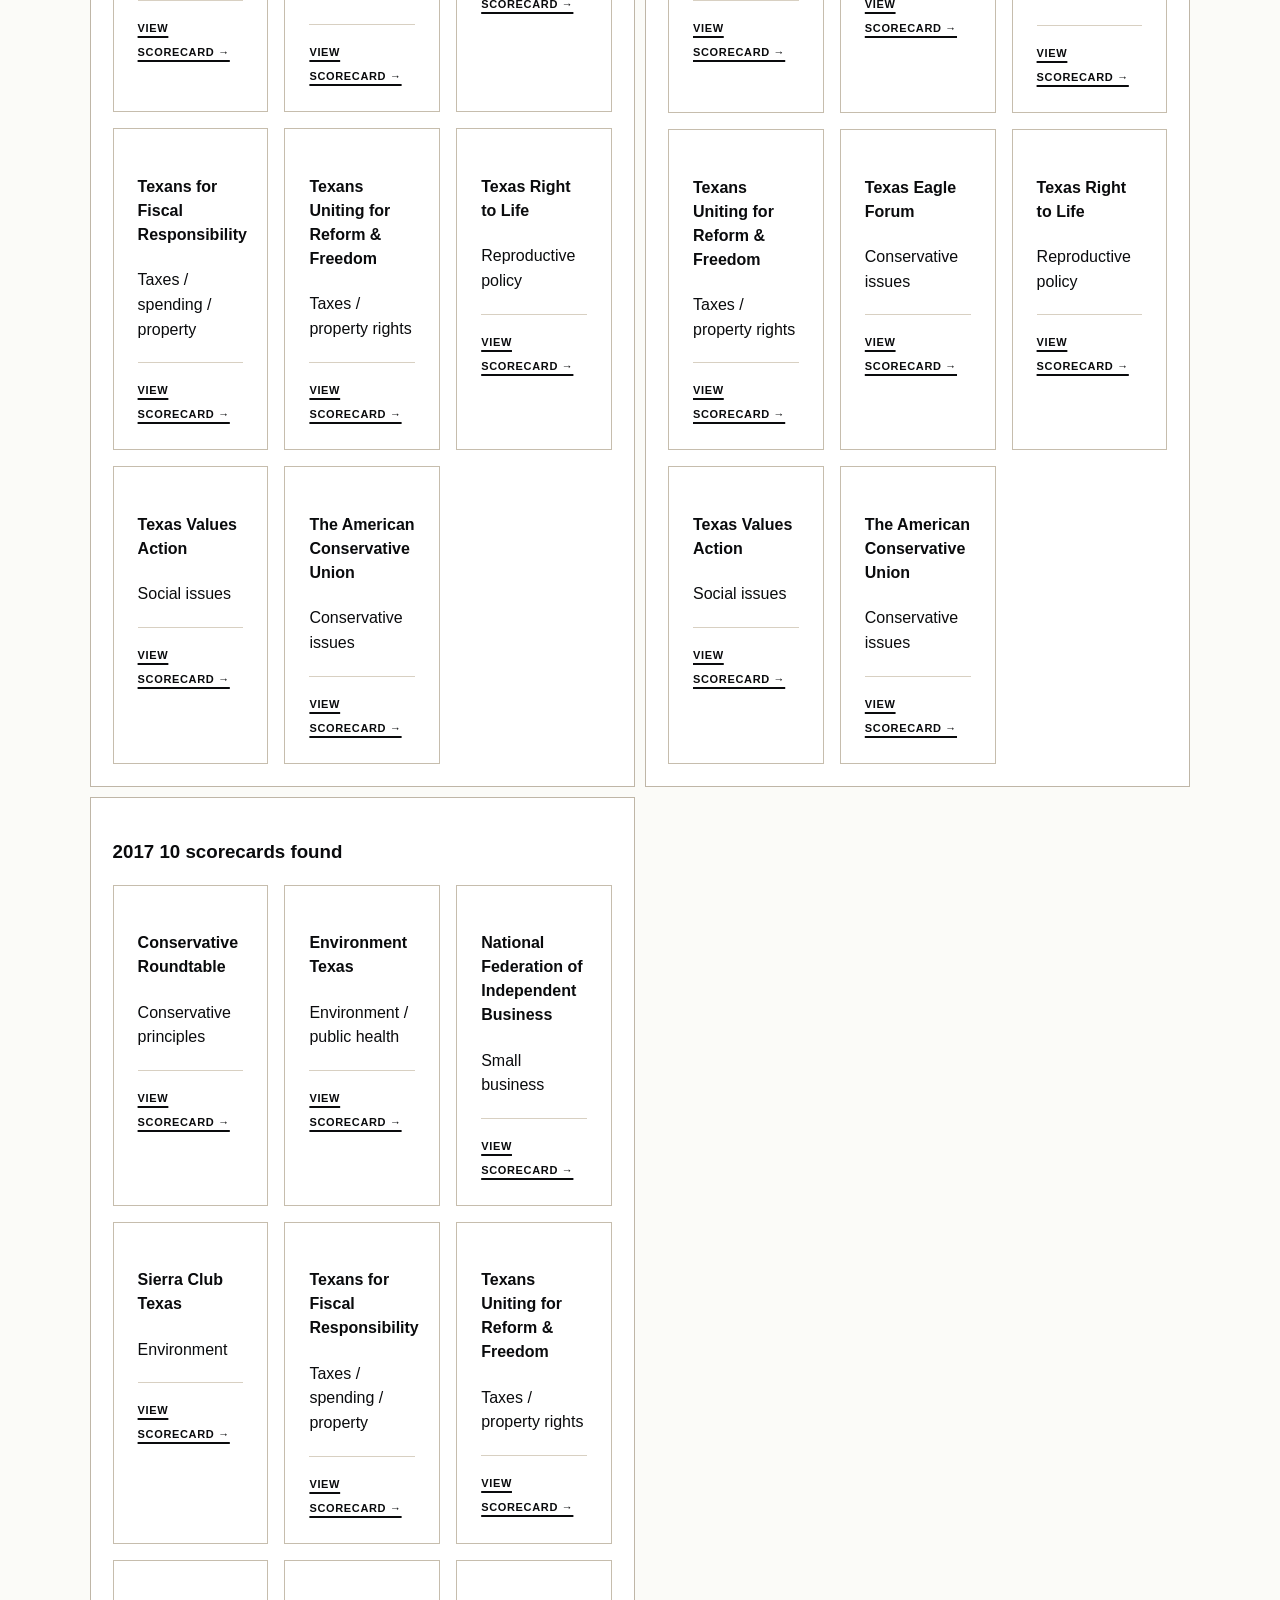
==== commit 2a5fc2ca: "Show separate pre-2027 and post-2027 tabs in mobile navigation" ====
--- a/index.html
+++ b/index.html
@@ -54,7 +54,7 @@
 <div aria-label="Language / Idioma" class="language-switcher" role="group"><button aria-pressed="true" class="lang-btn is-active" data-lang="en" lang="en" type="button">EN</button><button aria-pressed="false" class="lang-btn" data-lang="es" lang="es" type="button">ES</button></div>
 <button aria-controls="primary-nav" aria-expanded="false" class="menu-toggle" type="button"><span aria-hidden="true" class="menu-icon"></span><span data-i18n="menu">Menu</span></button>
 </div>
-<nav aria-label="Primary navigation" id="primary-nav"><a href="election-watch.html" aria-label="Pre and Post Election Watch / Vigilancia electoral">ELECTION WATCH / VIGILANCIA</a>
+<nav aria-label="Primary navigation" id="primary-nav"><a href="election-watch.html?period=before" aria-label="Pre-2027 watch / Vigilancia hasta 2026">PRE-2027 WATCH / ANTES</a><a href="election-watch.html?period=office" aria-label="Post-2027 watch / Vigilancia desde 2027">POST-2027 WATCH / DESPUÉS</a>
 <a data-i18n="navEarlier" href="#platform">EARLIER PLATFORM</a><a data-i18n="navChanges" href="#changes">WEBSITE CHANGES</a><a data-i18n="nav2024" href="#record2024">2024 RECORD</a><a data-i18n="nav2025" href="#record2025">2025 RECORD</a><a data-i18n="nav2026" href="#campaign2026">2026 CAMPAIGN</a><a data-i18n="navVoting" href="#voting">VOTING RECORD</a><a data-i18n="navScorecards" href="#scorecards">SCORECARDS</a><a data-i18n="navCompare" href="#compare">COMPARE</a><a data-i18n="navMethod" href="#methodology">METHODOLOGY</a><a data-i18n="navSources" href="#sources">SOURCES</a>
 </nav></div></header>
 <main id="main-content" tabindex="-1">
